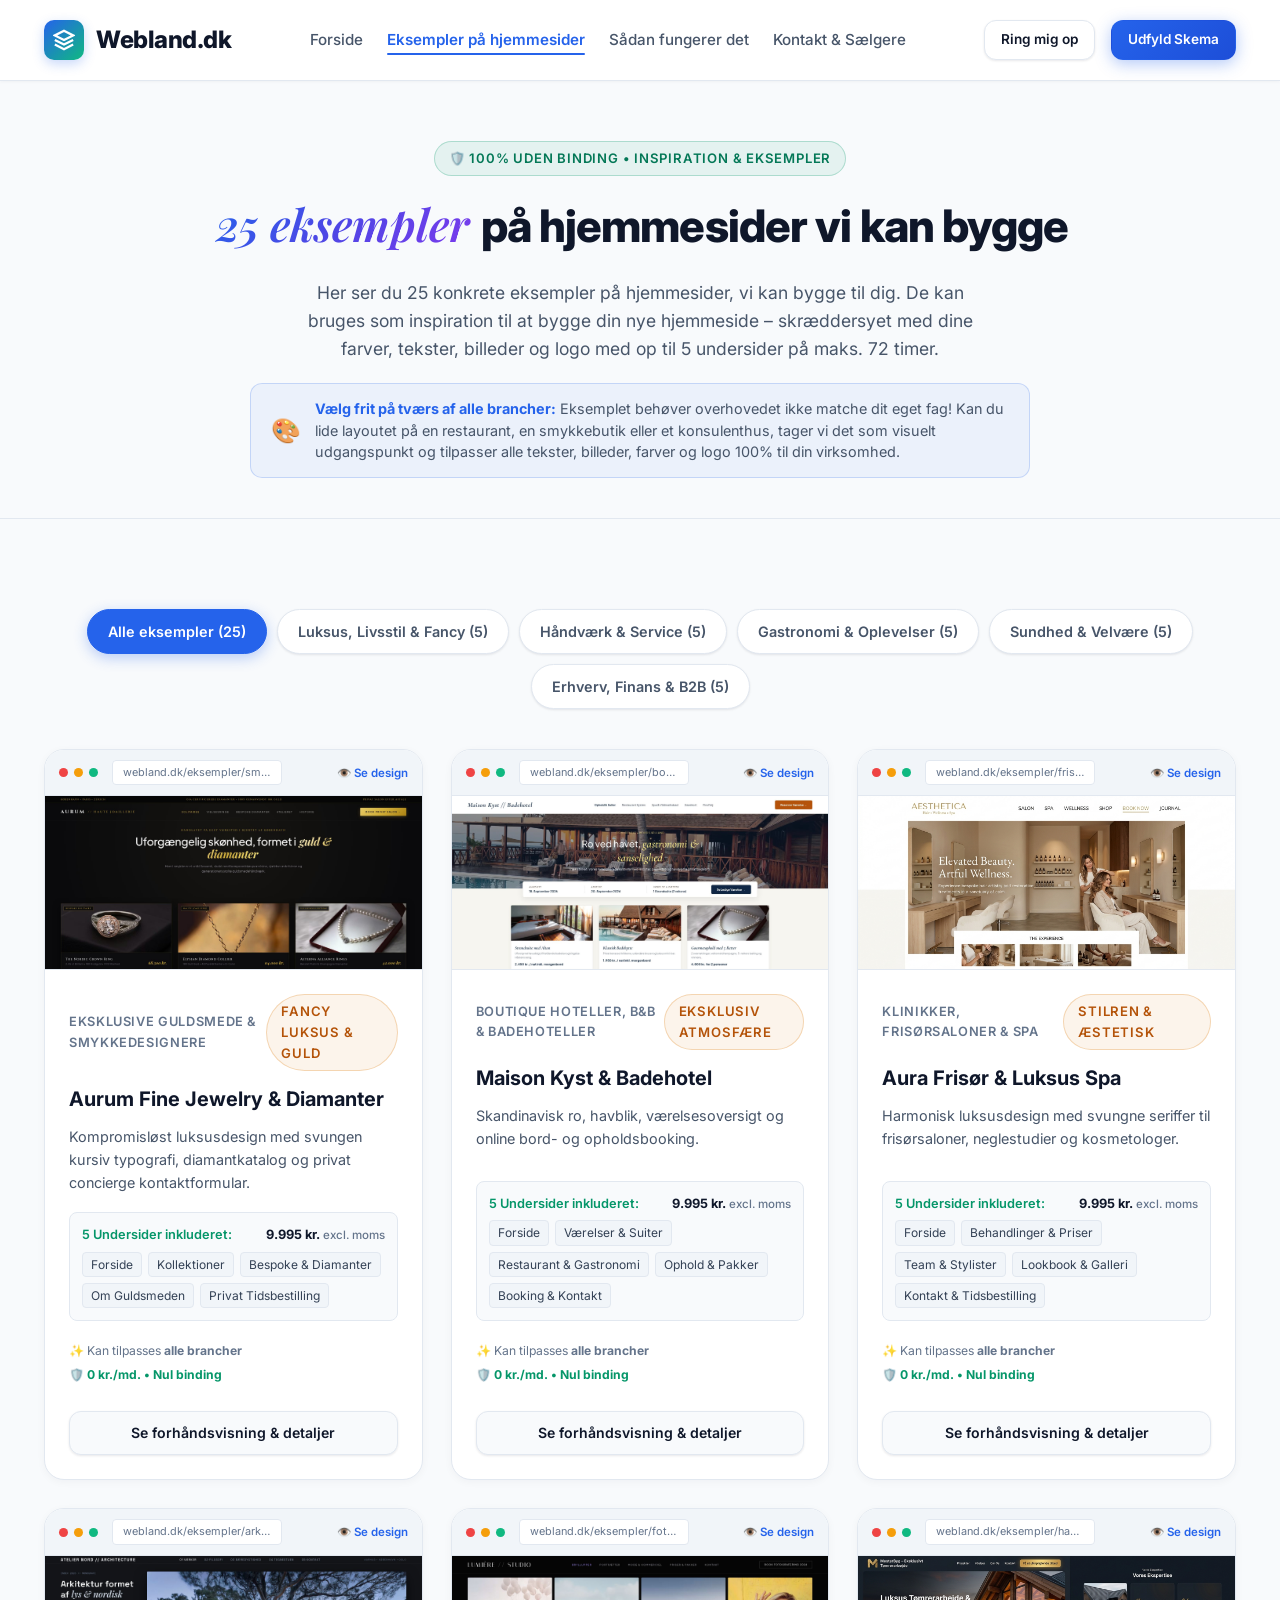
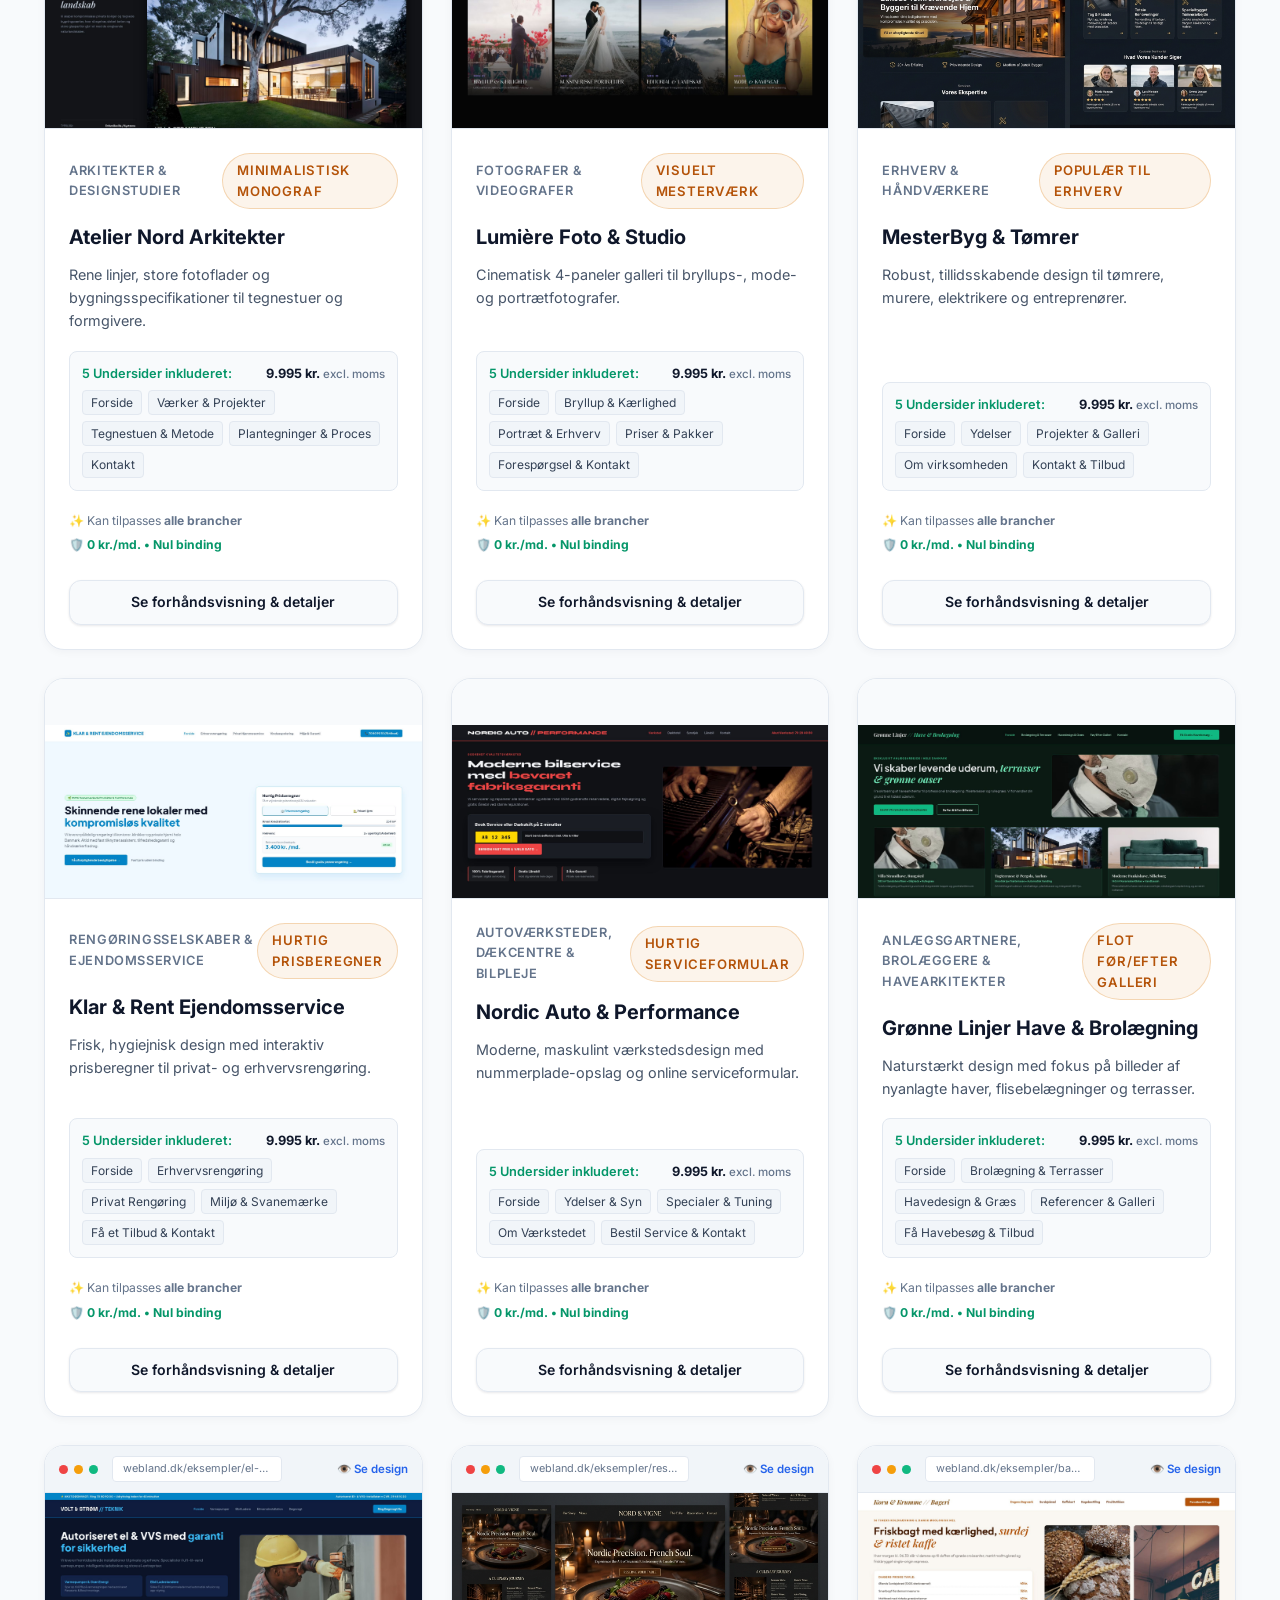
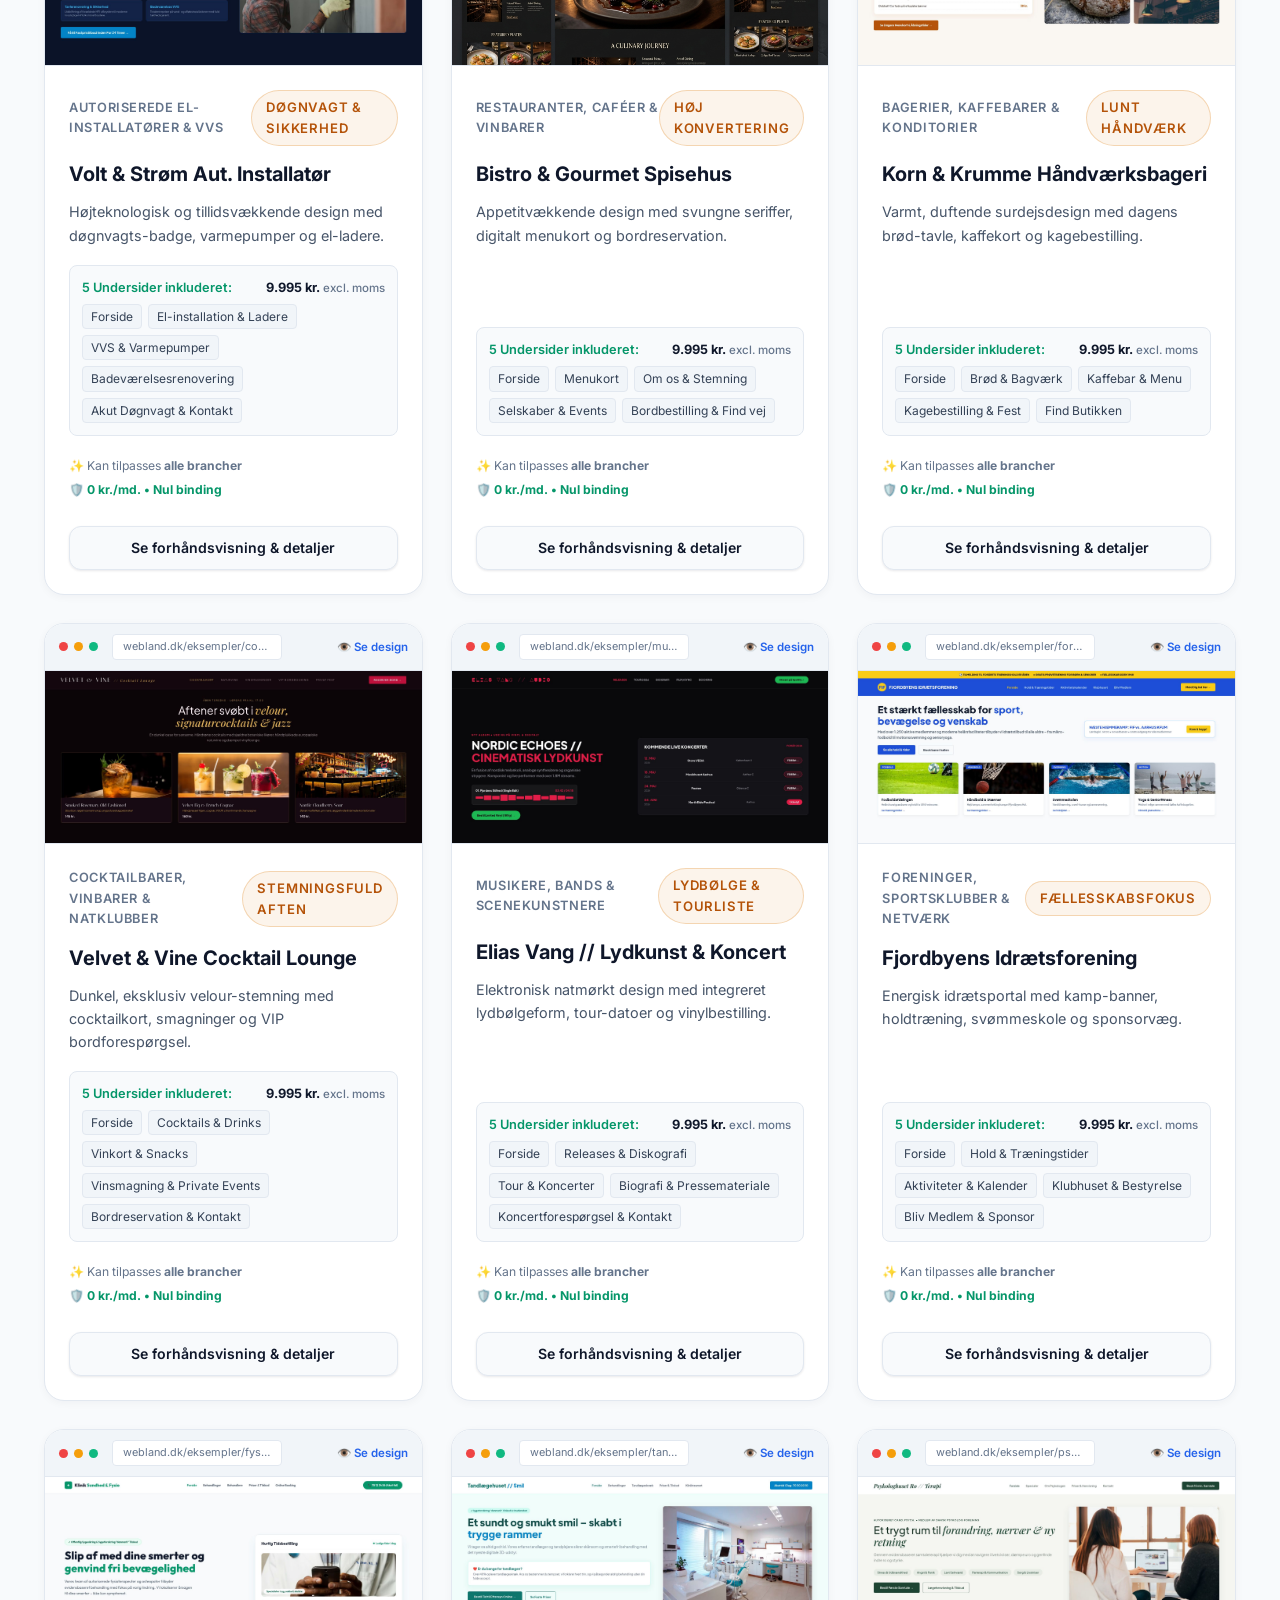
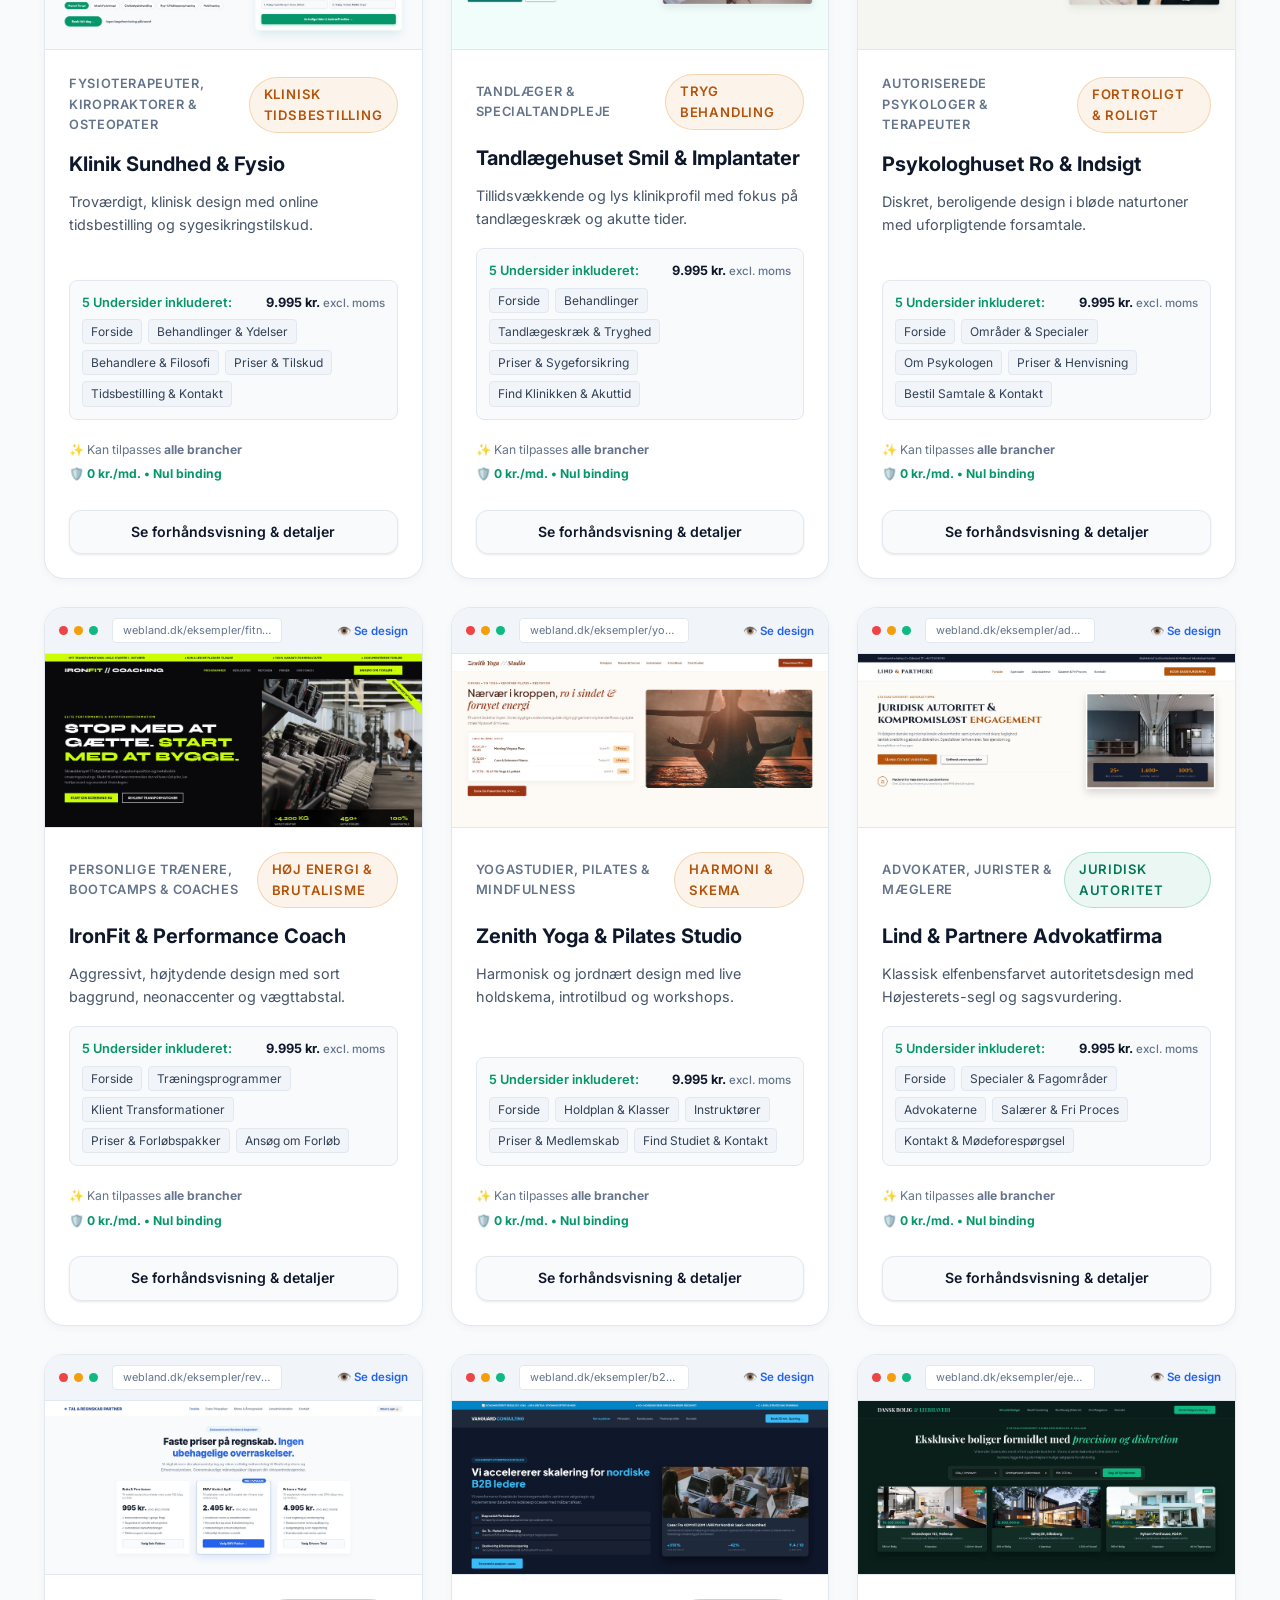
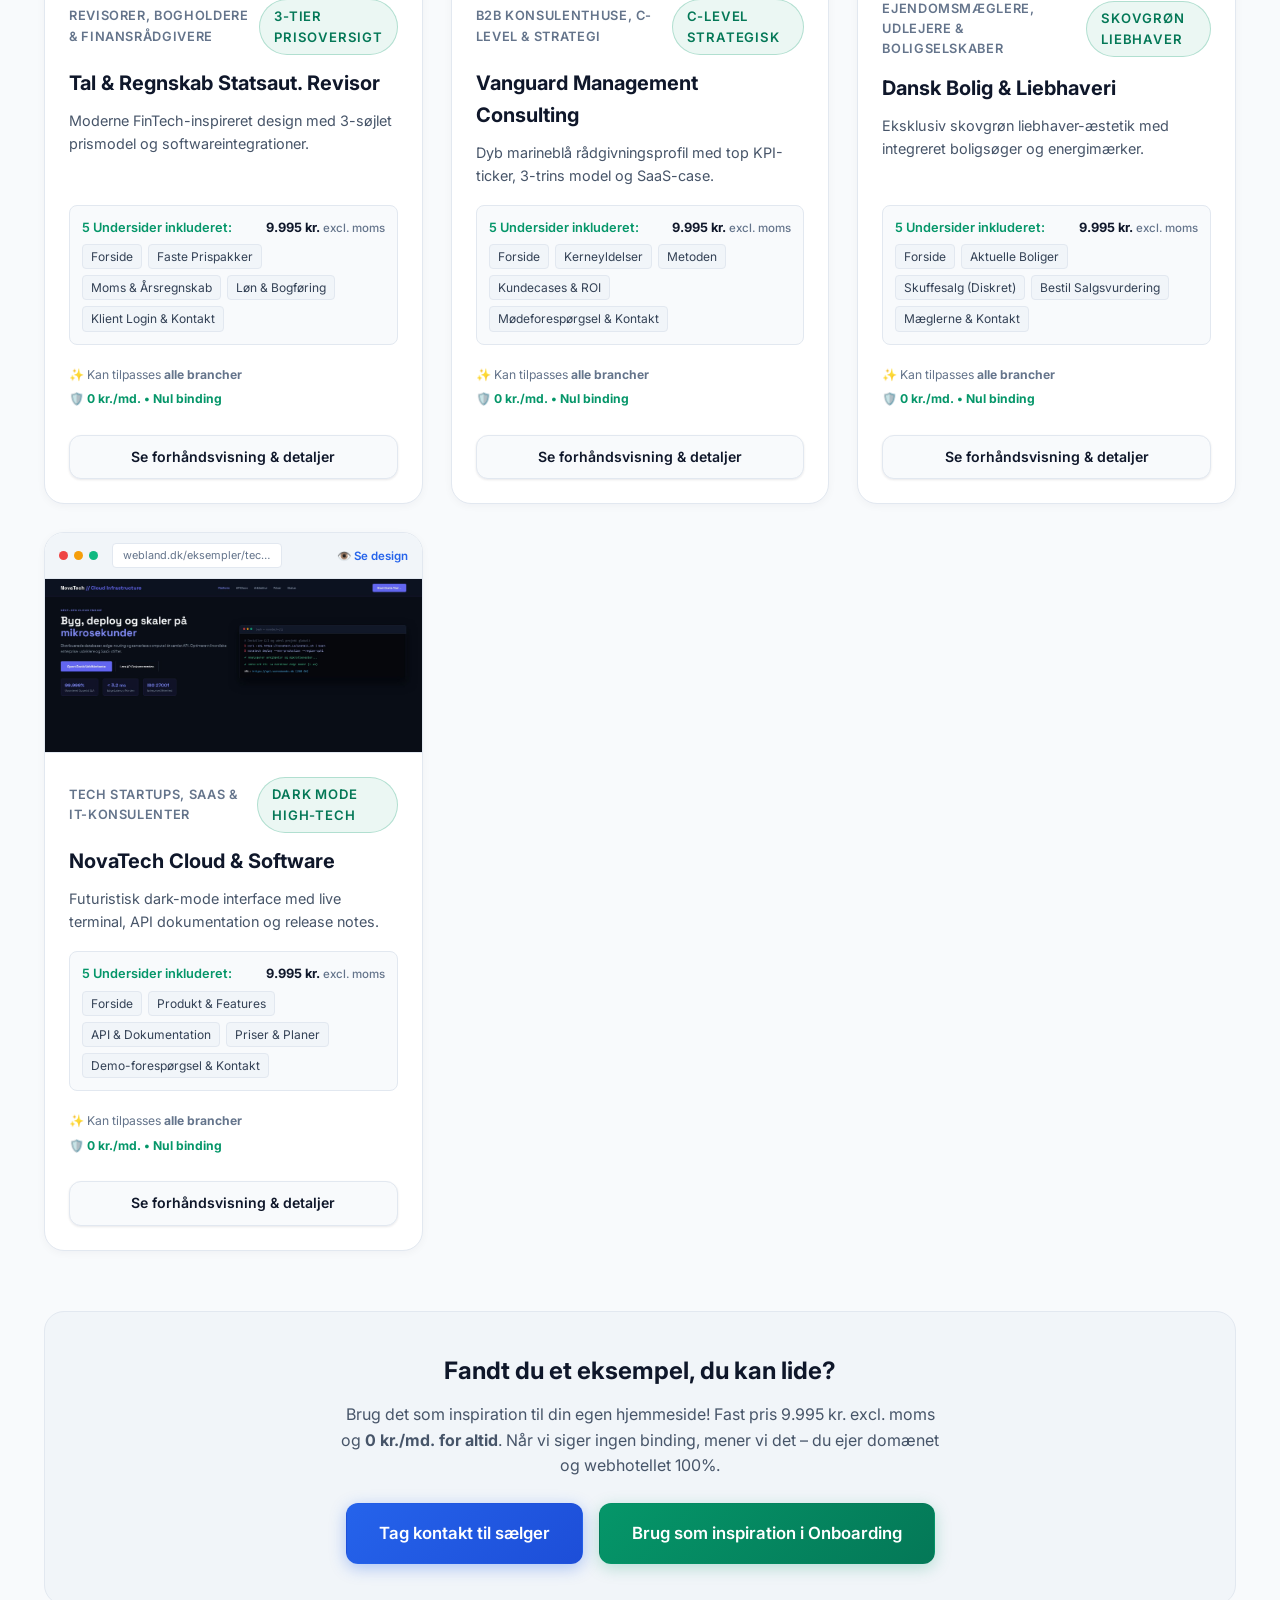
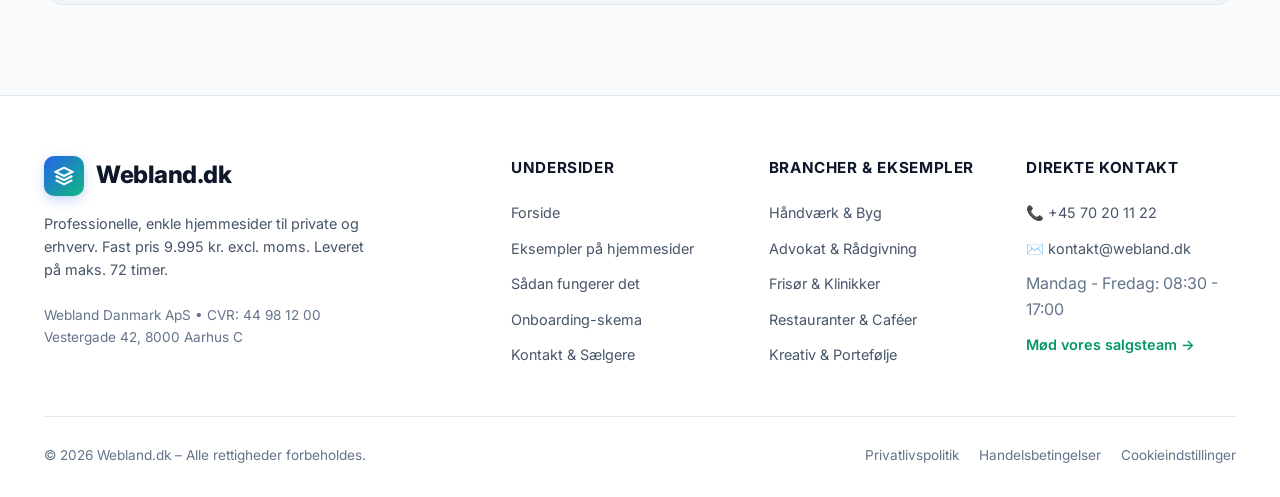
==== eksempler.html @ 51278930 "chore(cache): synchronize all assets and subpage links to v=30.1" ====
<!DOCTYPE html>
<html lang="da" style="background-color: #f8fafc; color: #0f172a; color-scheme: light;">
<head>
  <meta charset="UTF-8">
  <meta name="viewport" content="width=device-width, initial-scale=1.0">
  <meta name="color-scheme" content="light">
  <title>25 Eksempler på hjemmesider vi kan bygge | Webland.dk – Fast pris 9.995 kr.</title>
  <meta name="description" content="Se 25 konkrete eksempler på hjemmesider vi kan bygge. Brug dem som inspiration til dit eget webdesign med op til 5 undersider og levering på maks. 72 timer.">
  <link rel="preconnect" href="https://fonts.googleapis.com">
  <link rel="preconnect" href="https://fonts.gstatic.com" crossorigin>
  <link href="https://fonts.googleapis.com/css2?family=Inter:wght@400;500;600;700;800&display=swap" rel="stylesheet">
  <link rel="stylesheet" href="styles.css?v=30.1">
  <meta http-equiv="Cache-Control" content="no-cache, no-store, must-revalidate">
  <meta http-equiv="Pragma" content="no-cache">
  <meta http-equiv="Expires" content="0">
  <style>
    :root {
      color-scheme: light !important;
      --color-bg: #f8fafc !important;
      --color-bg-secondary: #f1f5f9 !important;
      --color-bg-card: #ffffff !important;
      --color-bg-card-hover: #f8fafc !important;
      --color-border: #e2e8f0 !important;
      --color-text: #0f172a !important;
      --color-text-muted: #475569 !important;
      --color-text-dim: #64748b !important;
      --color-primary: #2563eb !important;
      --color-accent: #059669 !important;
    }
    html, body {
      background-color: #f8fafc !important;
      background-image: none !important;
      color: #0f172a !important;
      color-scheme: light !important;
    }
    .site-header {
      background: rgba(255, 255, 255, 0.96) !important;
      border-bottom: 1px solid #e2e8f0 !important;
    }
    .brand-logo, .brand-logo span {
      color: #0f172a !important;
    }
    .nav-links a {
      color: #475569 !important;
    }
    .nav-links a.active, .nav-links a:hover {
      color: #2563eb !important;
    }
    .page-hero {
      background: #f8fafc !important;
      color: #0f172a !important;
      border-bottom: 1px solid #e2e8f0 !important;
    }
    .page-hero h1 {
      color: #0f172a !important;
    }
    .page-hero p {
      color: #475569 !important;
    }
    .site-footer {
      background-color: #ffffff !important;
      border-top: 1px solid #e2e8f0 !important;
      color: #0f172a !important;
    }
  </style>
</head>
<body style="background-color: #f8fafc !important; color: #0f172a !important;">

  <!-- Header -->
  <header class="site-header">
    <div class="container nav-wrap">
      <a href="index.html?v=30.1" class="brand-logo">
        <div class="logo-icon">
          <svg width="22" height="22" viewBox="0 0 24 24" fill="none" stroke="currentColor" stroke-width="2.5">
            <polygon points="12 2 2 7 12 12 22 7 12 2"></polygon>
            <polyline points="2 17 12 22 22 17"></polyline>
            <polyline points="2 12 12 17 22 12"></polyline>
          </svg>
        </div>
        <span>Webland<span class="logo-dot">.dk</span></span>
      </a>

      <ul class="nav-links" id="nav-links">
        <li><a href="index.html?v=30.1">Forside</a></li>
        <li><a href="eksempler.html?v=30.1" class="active">Eksempler på hjemmesider</a></li>
        <li><a href="proces.html?v=30.1">Sådan fungerer det</a></li>
        <li><a href="kontakt.html?v=30.1">Kontakt & Sælgere</a></li>
      </ul>

      <div class="nav-actions">
        <a href="kontakt.html?v=30.1" class="btn btn-outline btn-sm">Ring mig op</a>
        <a href="onboarding.html?v=30.1" class="btn btn-primary btn-sm">Udfyld Skema</a>
        <button class="mobile-menu-btn" id="mobile-menu-btn" aria-label="Åbn menu">☰</button>
      </div>
    </div>
  </header>

  <main>
    <!-- Subpage Hero -->
    <section class="page-hero">
      <div class="container">
        <span class="badge badge-emerald" style="margin-bottom: 12px;">🛡️ 100% Uden Binding • Inspiration & Eksempler</span>
        <h1><span class="hero-cursive gradient">25 eksempler</span> på hjemmesider vi kan bygge</h1>
        <p>
          Her ser du 25 konkrete eksempler på hjemmesider, vi kan bygge til dig. De kan bruges som inspiration til at bygge din nye hjemmeside – skræddersyet med dine farver, tekster, billeder og logo med op til 5 undersider på maks. 72 timer.
        </p>

        <!-- Frit valg uanset branche banner -->
        <div style="background: rgba(37, 99, 235, 0.06); border: 1px solid rgba(37, 99, 235, 0.2); border-radius: 12px; padding: 14px 20px; margin-top: 20px; max-width: 780px; margin-left: auto; margin-right: auto; display: flex; align-items: center; gap: 14px; text-align: left;">
          <span style="font-size: 1.5rem; line-height: 1;">🎨</span>
          <div style="font-size: 0.9rem; color: var(--color-text-muted); line-height: 1.5;">
            <strong style="color: #2563eb;">Vælg frit på tværs af alle brancher:</strong> Eksemplet behøver overhovedet ikke matche dit eget fag! Kan du lide layoutet på en restaurant, en smykkebutik eller et konsulenthus, tager vi det som visuelt udgangspunkt og tilpasser alle tekster, billeder, farver og logo 100% til din virksomhed.
          </div>
        </div>
      </div>
    </section>

    <!-- Eksempler Katalog -->
    <section class="templates-section">
      <div class="container">
        <!-- Filter Bar -->
        <div class="filter-tabs">
          <button class="filter-btn active" data-filter="all">Alle eksempler (25)</button>
          <button class="filter-btn" data-filter="luksus">Luksus, Livsstil & Fancy (5)</button>
          <button class="filter-btn" data-filter="handvaerk">Håndværk & Service (5)</button>
          <button class="filter-btn" data-filter="gastronomi">Gastronomi & Oplevelser (5)</button>
          <button class="filter-btn" data-filter="sundhed">Sundhed & Velvære (5)</button>
          <button class="filter-btn" data-filter="erhverv">Erhverv, Finans & B2B (5)</button>
        </div>

        <!-- Alle 15 eksempler -->
        <div class="templates-grid" id="templates-grid">
          <!-- Dynamisk renderet via app.js -->
        </div>

        <!-- Næste skridt info banner -->
        <div style="background: var(--color-bg-secondary); border: 1px solid var(--color-border); border-radius: var(--radius-lg); padding: 40px; margin-top: 60px; text-align: center;">
          <h3 style="font-size: 1.5rem; font-weight: 700; margin-bottom: 12px;">Fandt du et eksempel, du kan lide?</h3>
          <p style="color: var(--color-text-muted); max-width: 600px; margin: 0 auto 24px;">
            Brug det som inspiration til din egen hjemmeside! Fast pris 9.995 kr. excl. moms og <strong>0 kr./md. for altid</strong>. Når vi siger ingen binding, mener vi det – du ejer domænet og webhotellet 100%.
          </p>
          <div style="display: flex; justify-content: center; gap: 16px; flex-wrap: wrap;">
            <a href="kontakt.html?v=30.1" class="btn btn-primary btn-lg">Tag kontakt til sælger</a>
            <a href="onboarding.html?v=30.1" class="btn btn-emerald btn-lg">Brug som inspiration i Onboarding</a>
          </div>
        </div>
      </div>
    </section>
  </main>

  <!-- Footer -->
  <footer class="site-footer">
    <div class="container">
      <div class="footer-grid">
        <div class="footer-brand">
          <a href="index.html?v=30.1" class="brand-logo" style="margin-bottom: 8px;">
            <div class="logo-icon">
              <svg width="20" height="20" viewBox="0 0 24 24" fill="none" stroke="currentColor" stroke-width="2.5">
                <polygon points="12 2 2 7 12 12 22 7 12 2"></polygon>
                <polyline points="2 17 12 22 22 17"></polyline>
                <polyline points="2 12 12 17 22 12"></polyline>
              </svg>
            </div>
            <span>Webland<span class="logo-dot">.dk</span></span>
          </a>
          <p>
            Professionelle, enkle hjemmesider til private og erhverv. Fast pris 9.995 kr. excl. moms. Leveret på maks. 72 timer.
          </p>
          <div style="font-size: 0.85rem; color: var(--color-text-dim);">
            Webland Danmark ApS • CVR: 44 98 12 00<br>
            Vestergade 42, 8000 Aarhus C
          </div>
        </div>

        <div class="footer-col">
          <h4>Undersider</h4>
          <ul class="footer-links">
            <li><a href="index.html?v=30.1">Forside</a></li>
            <li><a href="eksempler.html?v=30.1">Eksempler på hjemmesider</a></li>
            <li><a href="proces.html?v=30.1">Sådan fungerer det</a></li>
            <li><a href="onboarding.html?v=30.1">Onboarding-skema</a></li>
            <li><a href="kontakt.html?v=30.1">Kontakt & Sælgere</a></li>
          </ul>
        </div>

        <div class="footer-col">
          <h4>Brancher & Eksempler</h4>
          <ul class="footer-links">
            <li><a href="eksempler.html?v=30.1">Håndværk & Byg</a></li>
            <li><a href="eksempler.html?v=30.1">Advokat & Rådgivning</a></li>
            <li><a href="eksempler.html?v=30.1">Frisør & Klinikker</a></li>
            <li><a href="eksempler.html?v=30.1">Restauranter & Caféer</a></li>
            <li><a href="eksempler.html?v=30.1">Kreativ & Portefølje</a></li>
          </ul>
        </div>

        <div class="footer-col">
          <h4>Direkte Kontakt</h4>
          <ul class="footer-links">
            <li><a href="tel:+4570201122">📞 +45 70 20 11 22</a></li>
            <li><a href="mailto:kontakt@webland.dk">✉️ kontakt@webland.dk</a></li>
            <li><span style="color: var(--color-text-dim);">Mandag - Fredag: 08:30 - 17:00</span></li>
            <li><a href="kontakt.html?v=30.1" style="color: #059669; font-weight: 600;">Mød vores salgsteam →</a></li>
          </ul>
        </div>
      </div>

      <div class="footer-bottom">
        <div>© 2026 Webland.dk – Alle rettigheder forbeholdes.</div>
        <div style="display: flex; gap: 20px;">
          <a href="#">Privatlivspolitik</a>
          <a href="#">Handelsbetingelser</a>
          <a href="#">Cookieindstillinger</a>
        </div>
      </div>
    </div>
  </footer>

  <!-- Modal: Eksempel Detaljer & Preview -->
  <div class="modal-overlay" id="template-modal">
    <div class="modal-dialog">
      <button class="modal-close-btn" id="modal-close-btn" aria-label="Luk modal">✕</button>
      
      <div class="modal-header-banner" id="modal-banner">
        <div style="display: flex; align-items: center; gap: 10px; flex-wrap: wrap; margin-bottom: 8px;">
          <span class="badge badge-emerald" id="modal-target">Branche</span>
          <span class="badge" style="background: rgba(37, 99, 235, 0.08); color: #2563eb; border: 1px solid rgba(37, 99, 235, 0.2);">✓ Frit valg uanset din branche</span>
        </div>
        <h3 style="font-size: 1.8rem; font-weight: 800; color: var(--color-text); margin-bottom: 6px;" id="modal-title">Eksempel Navn</h3>
        <p style="color: var(--color-text-muted); font-size: 0.95rem; margin: 0; max-width: 800px;" id="modal-desc">
          Beskrivelse af eksemplet...
        </p>
      </div>

      <!-- Browser Preview Showcase med faktisk billede -->
      <div class="modal-browser-showcase">
        <div class="modal-browser-toolbar">
          <div class="mockup-dot" style="background: #ef4444;"></div>
          <div class="mockup-dot" style="background: #f59e0b;"></div>
          <div class="mockup-dot" style="background: #10b981;"></div>
          <div class="modal-browser-url">
            <span>🔒</span>
            <span id="modal-url">https://webland.dk/eksempler/</span>
          </div>
          <div style="margin-left: auto; display: flex; align-items: center; gap: 8px;">
            <span class="badge badge-emerald" style="font-size: 0.72rem;">✓ Faktisk Design Preview</span>
            <a id="modal-view-full" href="#" target="_blank" class="btn btn-outline btn-sm" style="font-size: 0.75rem; padding: 4px 10px;">Åbn i fuld skærm ↗</a>
          </div>
        </div>
        <div class="modal-browser-img-wrap">
          <img id="modal-image" src="" alt="Eksempel på hjemmeside" class="modal-preview-img">
        </div>
        <div class="modal-img-caption">
          <span>💡 <strong>Frit valg af stilart:</strong> Du kan vælge dette design uanset din branche. Vi tilpasser layout, farver, logo og tekster 100% til din virksomhed!</span>
          <span style="color: #059669; font-weight: 600;">Klar på maks. 72 timer</span>
        </div>
      </div>

      <div class="modal-body" style="padding-top: 0;">
        <div style="margin-bottom: 20px;" id="modal-highlights"></div>

        <h4 style="font-size: 1.05rem; font-weight: 700; margin-bottom: 12px; color: var(--color-text);">
          De 5 undersider i dette eksempel:
        </h4>
        <div class="modal-pages-list" id="modal-pages-list"></div>

        <div class="modal-footer-cta">
          <div>
            <div style="font-size: 0.75rem; color: var(--color-text-dim); text-transform: uppercase; letter-spacing: 0.05em; font-weight: 700;">FAST ENGANGSPRIS • INGEN BINDING</div>
            <div style="font-size: 1.35rem; font-weight: 800; color: var(--color-text);">9.995 kr. excl. moms <span style="font-size: 0.85rem; font-weight: 600; color: #059669;">• 🛡️ 0 kr./md. for altid</span></div>
            <div style="font-size: 0.82rem; color: var(--color-text-muted); margin-top: 2px;">Du ejer 100% koden, Simply.com-kontoen og domænet • 0 kr. i abonnement</div>
          </div>
          <div style="display: flex; gap: 10px; align-items: center; flex-wrap: wrap;">
            <button type="button" class="btn btn-outline" onclick="closeModal()">Luk forhåndsvisning</button>
            <a href="onboarding.html?v=30.1" class="btn btn-primary">
              Gå til skema for at vælge design →
            </a>
          </div>
        </div>
      </div>
    </div>
  </div>

  <div class="toast-container" id="toast-container"></div>
  <script src="templates-data.js?v=30.1"></script>
  <script src="app.js?v=30.1"></script>
</body>
</html>
---- styles.css ----
/* ==========================================================================
   Webland.dk – Design System & Stylesheet
   Moderne, skandinavisk, ultra-responsivt og konverterende design
   ========================================================================== */

@import url('https://fonts.googleapis.com/css2?family=Cormorant+Garamond:ital,wght@1,500;1,600;1,700&family=Playfair+Display:ital,wght@0,600;1,400;1,600;1,700&family=Plus+Jakarta+Sans:wght@400;500;600;700;800&display=swap');

:root {
  --font-sans: 'Inter', -apple-system, BlinkMacSystemFont, 'Segoe UI', Roboto, Helvetica, Arial, sans-serif;
  --font-serif-italic: 'Playfair Display', Georgia, serif;
  --font-luxury-script: 'Cormorant Garamond', Georgia, serif;
  --color-bg: #f8fafc;
  --color-bg-secondary: #f1f5f9;
  --color-bg-card: #ffffff;
  --color-bg-card-hover: #f8fafc;
  --color-border: #e2e8f0;
  --color-border-focus: #3b82f6;
  
  --color-text: #0f172a;
  --color-text-muted: #475569;
  --color-text-dim: #64748b;
  
  --color-primary: #2563eb;
  --color-primary-hover: #1d4ed8;
  --color-primary-glow: rgba(37, 99, 235, 0.15);
  
  --color-accent: #059669; /* Emerald */
  --color-accent-glow: rgba(5, 150, 105, 0.15);
  --color-orange: #d97706;
  --color-purple: #7c3aed;
  
  --radius-sm: 8px;
  --radius-md: 12px;
  --radius-lg: 20px;
  --radius-full: 9999px;
  
  --shadow-sm: 0 1px 3px rgba(15, 23, 42, 0.06), 0 1px 2px rgba(15, 23, 42, 0.04);
  --shadow-md: 0 4px 16px -2px rgba(15, 23, 42, 0.07), 0 2px 6px -2px rgba(15, 23, 42, 0.04);
  --shadow-lg: 0 12px 32px -4px rgba(15, 23, 42, 0.09), 0 4px 12px -2px rgba(15, 23, 42, 0.04);
  --shadow-glow: 0 10px 30px rgba(37, 99, 235, 0.12);
  
  --transition-fast: 0.2s cubic-bezier(0.4, 0, 0.2, 1);
  --transition-smooth: 0.35s cubic-bezier(0.4, 0, 0.2, 1);
}

/* Reset & Base Setup */
*, *::before, *::after {
  box-sizing: border-box;
  margin: 0;
  padding: 0;
}

html {
  scroll-behavior: smooth;
  font-size: 16px;
  color-scheme: light;
}

body {
  background-color: var(--color-bg);
  color: var(--color-text);
  font-family: var(--font-sans);
  line-height: 1.6;
  overflow-x: hidden;
  -webkit-font-smoothing: antialiased;
  -moz-osx-font-smoothing: grayscale;
  background-image: 
    radial-gradient(circle at 15% 10%, rgba(37, 99, 235, 0.04) 0%, transparent 45%),
    radial-gradient(circle at 85% 50%, rgba(16, 185, 129, 0.04) 0%, transparent 45%),
    radial-gradient(circle at 50% 90%, rgba(124, 58, 237, 0.03) 0%, transparent 50%);
  background-attachment: fixed;
}

a {
  color: inherit;
  text-decoration: none;
}

img {
  max-width: 100%;
  height: auto;
  display: block;
}

button, input, select, textarea {
  font: inherit;
  color: inherit;
}

.container {
  width: 100%;
  max-width: 1240px;
  margin-left: auto;
  margin-right: auto;
  padding-left: 24px;
  padding-right: 24px;
}

/* Typography Helpers */
.gradient-text {
  background: linear-gradient(135deg, #1d4ed8 0%, #2563eb 50%, #059669 100%);
  -webkit-background-clip: text;
  -webkit-text-fill-color: transparent;
  display: inline-block;
}

.badge {
  display: inline-flex;
  align-items: center;
  gap: 8px;
  padding: 6px 14px;
  font-size: 0.82rem;
  font-weight: 600;
  text-transform: uppercase;
  letter-spacing: 0.06em;
  border-radius: var(--radius-full);
  background: rgba(37, 99, 235, 0.08);
  color: #1d4ed8;
  border: 1px solid rgba(37, 99, 235, 0.2);
}

.badge-emerald {
  background: rgba(5, 150, 105, 0.08);
  color: #047857;
  border-color: rgba(5, 150, 105, 0.25);
}

.badge-amber {
  background: rgba(217, 119, 6, 0.08);
  color: #b45309;
  border-color: rgba(217, 119, 6, 0.25);
}

/* ==========================================================================
   Header & Navigation
   ========================================================================== */
.site-header {
  position: sticky;
  top: 0;
  z-index: 100;
  backdrop-filter: blur(16px);
  -webkit-backdrop-filter: blur(16px);
  background: rgba(255, 255, 255, 0.92);
  border-bottom: 1px solid var(--color-border);
  box-shadow: 0 1px 3px rgba(15, 23, 42, 0.04);
  transition: var(--transition-fast);
}

.nav-wrap {
  display: flex;
  align-items: center;
  justify-content: space-between;
  gap: 32px;
  height: 80px;
}

.brand-logo {
  display: flex;
  align-items: center;
  gap: 12px;
  font-weight: 800;
  font-size: 1.5rem;
  letter-spacing: -0.02em;
  flex-shrink: 0;
  color: #0f172a;
}

.logo-icon {
  width: 40px;
  height: 40px;
  border-radius: 10px;
  background: linear-gradient(135deg, #2563eb, #10b981);
  display: flex;
  align-items: center;
  justify-content: center;
  color: #ffffff;
  box-shadow: 0 4px 12px rgba(37, 99, 235, 0.25);
}

.logo-dot {
  color: #10b981;
}

.nav-links {
  display: flex;
  align-items: center;
  gap: 24px;
  list-style: none;
}

.nav-links a {
  font-size: 0.95rem;
  font-weight: 500;
  color: var(--color-text-muted);
  transition: var(--transition-fast);
  white-space: nowrap;
}

.nav-links a:hover {
  color: #0f172a;
}

.nav-links a.active {
  color: #2563eb;
  font-weight: 600;
  position: relative;
}

.nav-links a.active::after {
  content: '';
  position: absolute;
  bottom: -6px;
  left: 0;
  right: 0;
  height: 2px;
  background: #2563eb;
  border-radius: 2px;
}

/* Subpage Hero Header */
.page-hero {
  padding: 60px 0 40px;
  text-align: center;
  border-bottom: 1px solid var(--color-border);
  background: radial-gradient(circle at 50% 0%, rgba(37, 99, 235, 0.05) 0%, transparent 60%);
}

.page-hero h1 {
  font-size: clamp(2rem, 3.5vw, 3rem);
  font-weight: 800;
  letter-spacing: -0.02em;
  margin-bottom: 16px;
}

.page-hero p {
  color: var(--color-text-muted);
  font-size: 1.1rem;
  max-width: 680px;
  margin: 0 auto;
}

.nav-actions {
  display: flex;
  align-items: center;
  gap: 16px;
}

.btn {
  display: inline-flex;
  align-items: center;
  justify-content: center;
  gap: 10px;
  padding: 12px 24px;
  border-radius: var(--radius-md);
  font-weight: 600;
  font-size: 0.95rem;
  cursor: pointer;
  transition: var(--transition-smooth);
  border: 1px solid transparent;
}

.btn-primary {
  background: linear-gradient(135deg, #2563eb, #1d4ed8);
  color: #ffffff;
  box-shadow: 0 4px 16px rgba(37, 99, 235, 0.35);
}

.btn-primary:hover {
  background: linear-gradient(135deg, #3b82f6, #2563eb);
  transform: translateY(-2px);
  box-shadow: 0 8px 24px rgba(37, 99, 235, 0.5);
}

.btn-emerald {
  background: linear-gradient(135deg, #059669, #047857);
  color: #ffffff;
  box-shadow: 0 4px 16px rgba(5, 150, 105, 0.25);
}

.btn-emerald:hover {
  background: linear-gradient(135deg, #10b981, #059669);
  transform: translateY(-2px);
  box-shadow: 0 8px 24px rgba(5, 150, 105, 0.35);
}

.btn-outline {
  background: #ffffff;
  border-color: var(--color-border);
  color: var(--color-text);
  box-shadow: var(--shadow-sm);
}

.btn-outline:hover {
  background: #f8fafc;
  border-color: #cbd5e1;
  color: #0f172a;
}

.btn-sm {
  padding: 8px 16px;
  font-size: 0.85rem;
}

.btn-lg {
  padding: 16px 32px;
  font-size: 1.05rem;
}

.btn-block {
  width: 100%;
}

.mobile-menu-btn {
  display: none;
  background: none;
  border: none;
  color: var(--color-text);
  font-size: 1.5rem;
  cursor: pointer;
}

/* ==========================================================================
   Hero Sektion
   ========================================================================== */
.hero-section {
  padding: 80px 0 60px;
  position: relative;
  text-align: center;
}

.hero-badge-wrap {
  margin-bottom: 24px;
}

.hero-title {
  font-size: clamp(2.5rem, 5vw, 4.2rem);
  font-weight: 800;
  line-height: 1.12;
  letter-spacing: -0.03em;
  max-width: 960px;
  margin: 0 auto 24px;
  color: #0f172a;
}

.hero-cursive, .font-cursive-luxury {
  font-family: var(--font-serif-italic);
  font-style: italic;
  font-weight: 600;
  letter-spacing: normal;
  padding: 0 4px;
}

.hero-cursive.gradient {
  background: linear-gradient(135deg, #2563eb 0%, #4f46e5 50%, #7c3aed 100%);
  -webkit-background-clip: text;
  -webkit-text-fill-color: transparent;
}

.hero-cursive.gold {
  background: linear-gradient(135deg, #d97706 0%, #b45309 50%, #92400e 100%);
  -webkit-background-clip: text;
  -webkit-text-fill-color: transparent;
}

.fancy-script {
  font-family: var(--font-luxury-script);
  font-style: italic;
  font-weight: 600;
}

.hero-subtitle {
  font-size: clamp(1.1rem, 2vw, 1.35rem);
  color: var(--color-text-muted);
  max-width: 760px;
  margin: 0 auto 40px;
  line-height: 1.6;
}

.hero-cta-group {
  display: flex;
  align-items: center;
  justify-content: center;
  gap: 18px;
  flex-wrap: wrap;
  margin-bottom: 48px;
}

.hero-trust-bar {
  display: flex;
  align-items: center;
  justify-content: center;
  gap: 36px;
  flex-wrap: wrap;
  padding: 20px;
  background: #ffffff;
  backdrop-filter: blur(8px);
  border: 1px solid var(--color-border);
  border-radius: var(--radius-lg);
  max-width: 980px;
  margin: 0 auto;
  box-shadow: 0 4px 20px rgba(15, 23, 42, 0.05);
}

.trust-item {
  display: flex;
  align-items: center;
  gap: 12px;
  font-size: 0.95rem;
  font-weight: 500;
  color: var(--color-text-muted);
}

.trust-item strong {
  color: #0f172a;
}

.trust-icon {
  color: #059669;
  display: flex;
}

/* ==========================================================================
   Pris & Nøglefordele Banner (9.995 kr. excl. moms + 72 timer)
   ========================================================================== */
.pricing-banner-section {
  padding: 60px 0;
}

.price-card-hero {
  background: #ffffff;
  border: 1px solid var(--color-border);
  border-radius: var(--radius-lg);
  padding: 48px;
  position: relative;
  overflow: hidden;
  box-shadow: 0 20px 45px rgba(15, 23, 42, 0.06), 0 1px 3px rgba(15, 23, 42, 0.03);
}

.price-card-hero::after {
  content: '';
  position: absolute;
  top: -100px;
  right: -100px;
  width: 300px;
  height: 300px;
  background: radial-gradient(circle, rgba(37, 99, 235, 0.06) 0%, transparent 70%);
  border-radius: 50%;
  pointer-events: none;
}

.price-grid {
  display: grid;
  grid-template-columns: 1.2fr 1fr;
  gap: 48px;
  align-items: center;
}

.price-hero-content h2 {
  font-size: 2.2rem;
  font-weight: 800;
  line-height: 1.2;
  margin-bottom: 16px;
  color: #0f172a;
}

.price-hero-content p {
  color: var(--color-text-muted);
  font-size: 1.05rem;
  margin-bottom: 32px;
}

.price-feature-list {
  list-style: none;
  display: grid;
  grid-template-columns: 1fr 1fr;
  gap: 16px;
}

.price-feature-list li {
  display: flex;
  align-items: center;
  gap: 12px;
  font-size: 0.95rem;
  color: #1e293b;
}

.check-circle {
  width: 22px;
  height: 22px;
  border-radius: 50%;
  background: rgba(5, 150, 105, 0.1);
  color: #059669;
  display: flex;
  align-items: center;
  justify-content: center;
  flex-shrink: 0;
  font-size: 0.8rem;
}

.price-box-card {
  background: #f8fafc;
  border: 1.5px solid #e2e8f0;
  border-radius: var(--radius-md);
  padding: 36px;
  text-align: center;
  box-shadow: 0 4px 16px rgba(15, 23, 42, 0.04);
  position: relative;
}

.price-box-badge {
  position: absolute;
  top: -14px;
  left: 50%;
  transform: translateX(-50%);
  white-space: nowrap;
}

.price-main {
  display: flex;
  align-items: baseline;
  justify-content: center;
  gap: 6px;
  margin: 16px 0 8px;
}

.price-number {
  font-size: 3.5rem;
  font-weight: 800;
  letter-spacing: -0.04em;
  color: #0f172a;
}

.price-unit {
  font-size: 1.1rem;
  color: var(--color-text-dim);
  font-weight: 500;
}

.price-tax {
  font-size: 0.9rem;
  color: var(--color-text-muted);
  margin-bottom: 24px;
}

.price-timer-pill {
  background: rgba(217, 119, 6, 0.08);
  border: 1px solid rgba(217, 119, 6, 0.25);
  color: #b45309;
  border-radius: var(--radius-full);
  padding: 8px 16px;
  font-size: 0.85rem;
  font-weight: 600;
  display: inline-flex;
  align-items: center;
  gap: 8px;
  margin-bottom: 16px;
}

/* Nul månedlige gebyrer og 500 kr./time support boks */
.no-fee-highlight-badge {
  background: rgba(5, 150, 105, 0.08);
  border: 1px solid rgba(5, 150, 105, 0.25);
  color: #065f46;
  border-radius: var(--radius-md);
  padding: 12px 18px;
  font-size: 0.95rem;
  font-weight: 700;
  display: flex;
  align-items: center;
  justify-content: center;
  gap: 10px;
  margin-bottom: 20px;
  box-shadow: 0 2px 8px rgba(5, 150, 105, 0.08);
}

.hourly-support-box {
  background: #f1f5f9;
  border: 1px solid var(--color-border);
  border-radius: var(--radius-md);
  padding: 24px;
  margin-top: 32px;
  display: flex;
  align-items: center;
  justify-content: space-between;
  gap: 20px;
  flex-wrap: wrap;
}

.hourly-support-box h4 {
  font-size: 1.1rem;
  font-weight: 700;
  color: #0f172a;
  margin-bottom: 4px;
}

.hourly-support-box p {
  color: var(--color-text-muted);
  font-size: 0.9rem;
  margin: 0;
}

.hourly-rate-pill {
  background: #eff6ff;
  border: 1px solid #bfdbfe;
  color: #1d4ed8;
  padding: 8px 16px;
  border-radius: var(--radius-full);
  font-weight: 700;
  font-size: 0.95rem;
  white-space: nowrap;
}

/* ==========================================================================
   Friheds- & Tryghedsgaranti (Når vi siger ingen binding, mener vi det)
   ========================================================================== */
.freedom-guarantee-card {
  background: #ffffff;
  border: 2px solid #10b981;
  border-radius: var(--radius-lg);
  padding: 40px 36px;
  position: relative;
  box-shadow: 0 10px 32px rgba(16, 185, 129, 0.08);
  margin-top: 36px;
}

.freedom-guarantee-header {
  display: flex;
  align-items: center;
  gap: 18px;
  margin-bottom: 20px;
}

.freedom-guarantee-icon {
  width: 54px;
  height: 54px;
  border-radius: 14px;
  background: rgba(16, 185, 129, 0.12);
  color: #059669;
  display: flex;
  align-items: center;
  justify-content: center;
  font-size: 1.8rem;
  flex-shrink: 0;
}

.freedom-guarantee-title-wrap h3 {
  font-size: clamp(1.3rem, 2.4vw, 1.75rem);
  font-weight: 800;
  color: #0f172a;
  margin-bottom: 4px;
  letter-spacing: -0.01em;
}

.freedom-guarantee-title-wrap p {
  color: #059669;
  font-weight: 700;
  font-size: 1.02rem;
  margin: 0;
}

.freedom-pillars-grid {
  display: grid;
  grid-template-columns: repeat(3, 1fr);
  gap: 20px;
  margin-top: 24px;
}

.freedom-pillar {
  background: #f8fafc;
  border: 1px solid var(--color-border);
  border-radius: var(--radius-md);
  padding: 22px 20px;
}

.freedom-pillar-badge {
  font-size: 0.78rem;
  font-weight: 800;
  text-transform: uppercase;
  letter-spacing: 0.05em;
  color: #059669;
  margin-bottom: 8px;
  display: block;
}

.freedom-pillar h4 {
  font-size: 1.05rem;
  font-weight: 700;
  color: #0f172a;
  margin-bottom: 8px;
}

.freedom-pillar p {
  font-size: 0.9rem;
  color: var(--color-text-muted);
  line-height: 1.55;
  margin: 0;
}

@media (max-width: 900px) {
  .freedom-pillars-grid {
    grid-template-columns: 1fr;
    gap: 16px;
  }
  .freedom-guarantee-card {
    padding: 28px 20px;
  }
}

@media (max-width: 600px) {
  .freedom-guarantee-header {
    flex-direction: column;
    align-items: flex-start;
    gap: 12px;
  }
}

/* ==========================================================================
   Templates Section (15 Eksempler på hjemmesider vi kan bygge)
   ========================================================================== */
.templates-section {
  padding: 90px 0;
  position: relative;
}

.section-header {
  text-align: center;
  max-width: 760px;
  margin: 0 auto 50px;
}

.section-header .badge {
  margin-bottom: 16px;
}

.section-header h2 {
  font-size: clamp(2rem, 3.5vw, 2.8rem);
  font-weight: 800;
  letter-spacing: -0.02em;
  margin-bottom: 16px;
}

.section-header p {
  color: var(--color-text-muted);
  font-size: 1.1rem;
}

/* Filter Bar */
.filter-tabs {
  display: flex;
  align-items: center;
  justify-content: center;
  gap: 10px;
  flex-wrap: wrap;
  margin-bottom: 40px;
}

.filter-btn {
  background: #ffffff;
  border: 1px solid var(--color-border);
  color: var(--color-text-muted);
  padding: 10px 20px;
  border-radius: var(--radius-full);
  font-size: 0.9rem;
  font-weight: 600;
  cursor: pointer;
  box-shadow: var(--shadow-sm);
  transition: var(--transition-fast);
}

.filter-btn:hover {
  background: #f8fafc;
  color: #0f172a;
  border-color: #cbd5e1;
}

.filter-btn.active {
  background: var(--color-primary);
  color: #ffffff;
  border-color: var(--color-primary);
  box-shadow: 0 4px 14px rgba(37, 99, 235, 0.3);
}

/* Templates Grid */
.templates-grid {
  display: grid;
  grid-template-columns: repeat(auto-fill, minmax(360px, 1fr));
  gap: 28px;
}

.template-card {
  background: #ffffff;
  border: 1px solid var(--color-border);
  border-radius: var(--radius-lg);
  overflow: hidden;
  display: flex;
  flex-direction: column;
  transition: var(--transition-smooth);
  position: relative;
  box-shadow: 0 2px 8px rgba(15, 23, 42, 0.04);
}

.template-card:hover {
  transform: translateY(-4px);
  border-color: #cbd5e1;
  box-shadow: 0 16px 32px rgba(15, 23, 42, 0.08);
}

/* Browser Mockup Visual Preview */
.mockup-preview {
  background: #f8fafc;
  border-bottom: 1px solid var(--color-border);
  position: relative;
  overflow: hidden;
  height: 220px;
  display: flex;
  flex-direction: column;
  cursor: pointer;
}

.mockup-bar {
  display: flex;
  align-items: center;
  gap: 6px;
  padding: 10px 14px;
  background: #f1f5f9;
  border-bottom: 1px solid #e2e8f0;
  z-index: 2;
}

.mockup-dot {
  width: 9px;
  height: 9px;
  border-radius: 50%;
  background: #cbd5e1;
}

.mockup-dot:nth-child(1) { background: #ef4444; }
.mockup-dot:nth-child(2) { background: #f59e0b; }
.mockup-dot:nth-child(3) { background: #10b981; }

.mockup-url {
  background: #ffffff;
  border: 1px solid #e2e8f0;
  border-radius: 4px;
  font-size: 0.68rem;
  color: var(--color-text-dim);
  padding: 3px 10px;
  margin-left: 8px;
  max-width: 170px;
  overflow: hidden;
  white-space: nowrap;
  text-overflow: ellipsis;
}

.mockup-preview-hint {
  margin-left: auto;
  font-size: 0.72rem;
  font-weight: 600;
  color: #2563eb;
  display: flex;
  align-items: center;
  gap: 4px;
  transition: color 0.2s;
}

.mockup-preview:hover .mockup-preview-hint {
  color: #1d4ed8;
}

.mockup-img-container {
  flex: 1;
  position: relative;
  overflow: hidden;
  background: #f8fafc;
}

.mockup-card-img {
  width: 100%;
  height: 100%;
  object-fit: cover;
  object-position: top center;
  transition: transform 0.35s ease, filter 0.35s ease;
  display: block;
}

.mockup-preview:hover .mockup-card-img {
  transform: scale(1.04);
}

.mockup-overlay-badge {
  position: absolute;
  inset: 0;
  background: rgba(15, 23, 42, 0.35);
  backdrop-filter: blur(2px);
  display: flex;
  align-items: center;
  justify-content: center;
  opacity: 0;
  transition: opacity 0.2s ease;
}

.mockup-overlay-badge span {
  background: #ffffff;
  color: #0f172a;
  border: 1px solid rgba(15, 23, 42, 0.12);
  padding: 8px 18px;
  border-radius: var(--radius-full);
  font-size: 0.82rem;
  font-weight: 700;
  box-shadow: 0 4px 16px rgba(15, 23, 42, 0.15);
}

.mockup-preview:hover .mockup-overlay-badge {
  opacity: 1;
}

.template-card-body {
  padding: 24px;
  display: flex;
  flex-direction: column;
  flex: 1;
}

.template-meta-row {
  display: flex;
  align-items: center;
  justify-content: space-between;
  margin-bottom: 12px;
}

.template-target {
  font-size: 0.8rem;
  font-weight: 600;
  color: var(--color-text-dim);
  text-transform: uppercase;
  letter-spacing: 0.05em;
}

.template-title {
  font-size: 1.25rem;
  font-weight: 700;
  margin-bottom: 10px;
  color: #0f172a;
}

.template-desc {
  font-size: 0.9rem;
  color: var(--color-text-muted);
  margin-bottom: 18px;
  flex: 1;
}

.template-pages-tag {
  background: #f8fafc;
  border: 1px solid var(--color-border);
  border-radius: var(--radius-sm);
  padding: 12px;
  margin-bottom: 20px;
}

.pages-tag-title {
  font-size: 0.8rem;
  font-weight: 600;
  color: #0f172a;
  margin-bottom: 6px;
  display: flex;
  align-items: center;
  justify-content: space-between;
}

.pages-tag-title span {
  color: #059669;
}

.pages-chip-list {
  display: flex;
  flex-wrap: wrap;
  gap: 6px;
}

.page-chip {
  font-size: 0.75rem;
  background: #f1f5f9;
  padding: 2px 8px;
  border-radius: 4px;
  color: #334155;
  border: 1px solid #e2e8f0;
}

.template-actions {
  display: flex;
  margin-top: 14px;
}

.template-actions .btn-details {
  width: 100%;
  text-align: center;
  justify-content: center;
  padding: 10px 16px;
  font-size: 0.88rem;
  font-weight: 600;
  border-color: var(--color-border);
  background: #f8fafc;
  color: #0f172a;
  transition: all 0.2s ease;
}

.template-actions .btn-details:hover {
  background: #2563eb;
  border-color: #2563eb;
  color: #ffffff;
  transform: translateY(-1px);
}

/* ==========================================================================
   4-Trins Købsproces
   ========================================================================== */
.process-section {
  padding: 90px 0;
  background: #f8fafc;
  border-top: 1px solid var(--color-border);
  border-bottom: 1px solid var(--color-border);
}

.process-steps-grid {
  display: grid;
  grid-template-columns: repeat(4, 1fr);
  gap: 24px;
  position: relative;
  margin-top: 50px;
}

.process-step-card {
  background: #ffffff;
  border: 1px solid var(--color-border);
  border-radius: var(--radius-lg);
  padding: 32px 24px;
  position: relative;
  display: flex;
  flex-direction: column;
  transition: var(--transition-smooth);
  box-shadow: 0 4px 16px rgba(15, 23, 42, 0.04);
}

.process-step-card:hover {
  transform: translateY(-4px);
  border-color: #cbd5e1;
  box-shadow: 0 12px 28px rgba(15, 23, 42, 0.08);
}

.step-number-badge {
  width: 44px;
  height: 44px;
  border-radius: 12px;
  background: linear-gradient(135deg, #2563eb, #1d4ed8);
  color: #ffffff;
  display: flex;
  align-items: center;
  justify-content: center;
  font-size: 1.2rem;
  font-weight: 800;
  margin-bottom: 20px;
  box-shadow: 0 4px 14px rgba(37, 99, 235, 0.35);
}

.step-card-success .step-number-badge {
  background: linear-gradient(135deg, #10b981, #059669);
  box-shadow: 0 4px 14px rgba(16, 185, 129, 0.35);
}

.step-title {
  font-size: 1.2rem;
  font-weight: 700;
  margin-bottom: 12px;
  color: #0f172a;
}

.step-desc {
  font-size: 0.92rem;
  color: var(--color-text-muted);
  line-height: 1.5;
  margin-bottom: 16px;
}

.step-tag {
  margin-top: auto;
  font-size: 0.8rem;
  font-weight: 600;
  color: #2563eb;
  display: inline-flex;
  align-items: center;
  gap: 6px;
}

/* ==========================================================================
   Interaktivt Onboarding-Skema (Kundeformular)
   ========================================================================== */
.onboarding-section {
  padding: 100px 0;
  position: relative;
}

.onboarding-wrapper {
  background: #ffffff;
  border: 1px solid var(--color-border);
  border-radius: var(--radius-lg);
  box-shadow: 0 16px 40px rgba(15, 23, 42, 0.06);
  overflow: hidden;
  max-width: 980px;
  margin: 0 auto;
}

.onboarding-header {
  padding: 36px 40px;
  background: linear-gradient(135deg, #eff6ff 0%, #ecfdf5 100%);
  border-bottom: 1px solid var(--color-border);
}

.onboarding-header h2 {
  font-size: 1.8rem;
  font-weight: 800;
  margin-bottom: 8px;
  color: #0f172a;
}

.onboarding-header p {
  color: var(--color-text-muted);
  font-size: 0.95rem;
}

.onboarding-form {
  padding: 40px;
}

.form-group-grid {
  display: grid;
  grid-template-columns: 1fr 1fr;
  gap: 24px;
  margin-bottom: 24px;
}

.form-field {
  display: flex;
  flex-direction: column;
  gap: 8px;
}

.form-field.full-width {
  grid-column: 1 / -1;
}

.form-label {
  font-size: 0.9rem;
  font-weight: 600;
  color: #0f172a;
  display: flex;
  align-items: center;
  justify-content: space-between;
}

.form-label small {
  font-weight: 400;
  color: var(--color-text-dim);
}

.form-input, .form-select, .form-textarea {
  background: #ffffff;
  border: 1px solid #cbd5e1;
  border-radius: var(--radius-sm);
  padding: 12px 16px;
  color: #0f172a;
  font-size: 0.95rem;
  transition: var(--transition-fast);
  width: 100%;
}

.form-input:focus, .form-select:focus, .form-textarea:focus {
  outline: none;
  border-color: var(--color-primary);
  box-shadow: 0 0 0 3px rgba(37, 99, 235, 0.15);
  background: #ffffff;
}

.form-textarea {
  min-height: 110px;
  resize: vertical;
}

/* Radio Group for Logo */
.logo-radio-group {
  display: grid;
  grid-template-columns: 1fr 1fr;
  gap: 16px;
  margin-bottom: 16px;
}

.logo-radio-card {
  border: 1px solid var(--color-border);
  background: #f8fafc;
  border-radius: var(--radius-md);
  padding: 18px;
  cursor: pointer;
  display: flex;
  align-items: flex-start;
  gap: 12px;
  transition: var(--transition-fast);
}

.logo-radio-card:hover {
  background: #f1f5f9;
  border-color: #cbd5e1;
}

.logo-radio-card.active {
  border-color: var(--color-primary);
  background: #eff6ff;
  box-shadow: 0 0 0 1px var(--color-primary);
}

.radio-dot {
  width: 18px;
  height: 18px;
  border-radius: 50%;
  border: 2px solid var(--color-text-dim);
  display: flex;
  align-items: center;
  justify-content: center;
  margin-top: 2px;
  flex-shrink: 0;
}

.logo-radio-card.active .radio-dot {
  border-color: var(--color-primary);
}

.logo-radio-card.active .radio-dot::after {
  content: '';
  width: 8px;
  height: 8px;
  border-radius: 50%;
  background: var(--color-primary);
}

.logo-card-text h4 {
  font-size: 0.95rem;
  font-weight: 700;
  margin-bottom: 4px;
  color: #0f172a;
}

.logo-card-text p {
  font-size: 0.82rem;
  color: var(--color-text-muted);
}

/* Upload dropzone */
.upload-dropzone {
  border: 2px dashed #cbd5e1;
  border-radius: var(--radius-md);
  padding: 24px;
  text-align: center;
  background: #f8fafc;
  cursor: pointer;
  transition: var(--transition-fast);
}

.upload-dropzone:hover {
  border-color: var(--color-primary);
  background: #eff6ff;
}

.upload-icon {
  font-size: 2rem;
  margin-bottom: 8px;
  color: var(--color-primary);
}

.upload-preview-box {
  display: none;
  align-items: center;
  gap: 12px;
  padding: 12px 16px;
  background: #ecfdf5;
  border: 1px solid #a7f3d0;
  border-radius: var(--radius-sm);
  margin-top: 12px;
  color: #047857;
  font-size: 0.9rem;
}

/* Pages Selection Chips in Form */
.pages-checkbox-grid {
  display: grid;
  grid-template-columns: repeat(auto-fit, minmax(170px, 1fr));
  gap: 12px;
}

.page-checkbox-label {
  display: flex;
  align-items: center;
  gap: 10px;
  background: #f8fafc;
  border: 1px solid var(--color-border);
  border-radius: var(--radius-sm);
  padding: 10px 14px;
  font-size: 0.88rem;
  color: #1e293b;
  cursor: pointer;
  transition: var(--transition-fast);
}

.page-checkbox-label:hover {
  background: #f1f5f9;
  border-color: #cbd5e1;
}

.page-checkbox-label input[type="checkbox"] {
  accent-color: var(--color-primary);
  width: 16px;
  height: 16px;
}

/* ==========================================================================
   E-mail Oprettelse Checkboxes & Custom Emails (Sektion 02)
   ========================================================================== */
.email-checkbox-group {
  display: grid;
  grid-template-columns: repeat(2, 1fr);
  gap: 12px;
  margin-top: 10px;
  margin-bottom: 20px;
}

@media (max-width: 640px) {
  .email-checkbox-group {
    grid-template-columns: 1fr;
  }
}

.email-checkbox-card {
  border: 1px solid var(--color-border);
  background: #f8fafc;
  border-radius: var(--radius-md);
  padding: 14px 16px;
  cursor: pointer;
  display: flex;
  align-items: center;
  gap: 12px;
  transition: var(--transition-fast);
  user-select: none;
}

.email-checkbox-card:hover {
  background: #f1f5f9;
  border-color: #cbd5e1;
}

.email-checkbox-card.active {
  border-color: #2563eb;
  background: #eff6ff;
}

.email-checkbox-box {
  width: 20px;
  height: 20px;
  border-radius: 5px;
  border: 2px solid #cbd5e1;
  display: flex;
  align-items: center;
  justify-content: center;
  flex-shrink: 0;
  transition: all 0.15s ease;
  font-size: 0.8rem;
  font-weight: 800;
  color: #fff;
  background: #ffffff;
}

.email-checkbox-card.active .email-checkbox-box {
  background: #2563eb;
  border-color: #2563eb;
}

.email-card-text {
  flex: 1;
  min-width: 0;
}

.email-card-title {
  font-size: 0.95rem;
  font-weight: 700;
  color: #0f172a;
  display: flex;
  align-items: center;
  gap: 2px;
  white-space: nowrap;
  overflow: hidden;
  text-overflow: ellipsis;
}

.email-card-desc {
  font-size: 0.78rem;
  color: var(--color-text-muted);
  margin-top: 2px;
}

.email-tag-chip {
  display: inline-flex;
  align-items: center;
  gap: 8px;
  background: #eff6ff;
  border: 1px solid #bfdbfe;
  color: #1d4ed8;
  padding: 6px 12px;
  border-radius: 20px;
  font-size: 0.85rem;
  font-weight: 600;
}

.email-tag-chip.standard {
  background: #ecfdf5;
  border-color: #a7f3d0;
  color: #047857;
}

.email-tag-remove {
  cursor: pointer;
  width: 18px;
  height: 18px;
  border-radius: 50%;
  background: rgba(15, 23, 42, 0.08);
  display: inline-flex;
  align-items: center;
  justify-content: center;
  font-size: 0.72rem;
  color: #0f172a;
  transition: background 0.15s ease;
  border: none;
  padding: 0;
}

.email-tag-remove:hover {
  background: #ef4444;
  color: #ffffff;
}

/* ==========================================================================
   Visuel Eksempelvælger i Onboarding-skema (Erstatter dropdown)
   ========================================================================== */
.selected-showcase-box {
  background: linear-gradient(135deg, #eff6ff 0%, #ecfdf5 100%);
  border: 2px solid #059669;
  border-radius: var(--radius-md);
  padding: 22px;
  margin-bottom: 20px;
  box-shadow: 0 4px 20px rgba(5, 150, 105, 0.12);
  animation: fadeIn 0.3s ease-out;
}

.showcase-card {
  display: grid;
  grid-template-columns: 280px 1fr;
  gap: 24px;
  align-items: center;
}

@media (max-width: 768px) {
  .showcase-card {
    grid-template-columns: 1fr;
  }
}

.showcase-img-container {
  position: relative;
  border-radius: 8px;
  overflow: hidden;
  border: 1px solid var(--color-border);
  background: #f8fafc;
  aspect-ratio: 16 / 9;
}

.showcase-img-container img {
  width: 100%;
  height: 100%;
  object-fit: cover;
  display: block;
}

.showcase-browser-bar {
  position: absolute;
  top: 0;
  left: 0;
  right: 0;
  height: 22px;
  background: #f1f5f9;
  border-bottom: 1px solid #e2e8f0;
  display: flex;
  align-items: center;
  padding: 0 8px;
  gap: 4px;
}

.mock-dot {
  width: 6px;
  height: 6px;
  border-radius: 50%;
}
.mock-dot.red { background: #ef4444; }
.mock-dot.yellow { background: #f59e0b; }
.mock-dot.green { background: #10b981; }

.showcase-url-mock {
  font-size: 0.68rem;
  color: var(--color-text-dim);
  margin-left: 6px;
  font-family: monospace;
}

.showcase-status-badge {
  display: flex;
  gap: 8px;
  align-items: center;
  flex-wrap: wrap;
}

.neutral-choice-card {
  display: flex;
  align-items: center;
  gap: 16px;
  background: #ffffff;
  border: 1.5px solid var(--color-border);
  border-radius: var(--radius-sm);
  padding: 16px 20px;
  cursor: pointer;
  transition: var(--transition-normal);
  margin-bottom: 20px;
}

.neutral-choice-card:hover {
  border-color: #cbd5e1;
  background: #f8fafc;
}

.neutral-choice-card.active {
  border-color: var(--color-primary);
  background: #eff6ff;
}

.choice-radio {
  width: 20px;
  height: 20px;
  border-radius: 50%;
  border: 2px solid var(--color-border);
  display: flex;
  align-items: center;
  justify-content: center;
  flex-shrink: 0;
  transition: var(--transition-fast);
}

.neutral-choice-card.active .choice-radio {
  border-color: var(--color-primary);
}

.choice-radio-dot {
  width: 0;
  height: 0;
  border-radius: 50%;
  background: var(--color-primary);
  transition: var(--transition-fast);
}

.neutral-choice-card.active .choice-radio-dot {
  width: 10px;
  height: 10px;
}

.picker-tabs-wrap {
  display: flex;
  gap: 8px;
  flex-wrap: wrap;
}

.picker-tab-btn {
  background: #ffffff;
  border: 1px solid var(--color-border);
  color: var(--color-text-muted);
  padding: 7px 15px;
  border-radius: 30px;
  font-size: 0.82rem;
  font-weight: 600;
  cursor: pointer;
  transition: var(--transition-fast);
}

.picker-tab-btn:hover {
  color: #0f172a;
  border-color: #cbd5e1;
}

.picker-tab-btn.active {
  background: var(--color-primary);
  border-color: var(--color-primary);
  color: #fff;
}

.visual-picker-grid {
  display: grid;
  grid-template-columns: repeat(auto-fill, minmax(260px, 1fr));
  gap: 20px;
  padding: 10px 0 28px 0;
  /* Ingen separat scrolleboks - alle eksempler er direkte synlige på siden */
}

.visual-picker-card {
  background: #ffffff;
  border: 1.5px solid var(--color-border);
  border-radius: var(--radius-md);
  overflow: hidden;
  transition: all 0.2s cubic-bezier(0.16, 1, 0.3, 1);
  display: flex;
  flex-direction: column;
  position: relative;
}

.visual-picker-card:hover {
  border-color: #cbd5e1;
  transform: translateY(-2px);
  box-shadow: 0 10px 25px rgba(15, 23, 42, 0.08);
}

.visual-picker-card.active {
  border-color: #059669;
  box-shadow: 0 0 0 2px rgba(5, 150, 105, 0.25), 0 10px 30px rgba(5, 150, 105, 0.12);
  background: #ecfdf5;
}

.visual-picker-thumb {
  width: 100%;
  aspect-ratio: 16 / 10;
  position: relative;
  background: #f8fafc;
  overflow: hidden;
  cursor: pointer;
}

.visual-picker-thumb img {
  width: 100%;
  height: 100%;
  object-fit: cover;
  display: block;
  transition: transform 0.3s ease;
}

.visual-picker-thumb:hover img {
  transform: scale(1.05);
}

.visual-picker-thumb-overlay {
  position: absolute;
  inset: 0;
  background: rgba(15, 23, 42, 0.4);
  display: flex;
  align-items: center;
  justify-content: center;
  gap: 6px;
  color: #fff;
  font-size: 0.85rem;
  font-weight: 700;
  opacity: 0;
  transition: opacity 0.2s ease;
  backdrop-filter: blur(2px);
}

.visual-picker-thumb:hover .visual-picker-thumb-overlay {
  opacity: 1;
}

.visual-picker-check {
  position: absolute;
  top: 10px;
  right: 10px;
  width: 26px;
  height: 26px;
  border-radius: 50%;
  background: #ffffff;
  border: 1.5px solid #cbd5e1;
  display: flex;
  align-items: center;
  justify-content: center;
  font-size: 0.8rem;
  font-weight: 800;
  color: #0f172a;
  transition: var(--transition-fast);
  z-index: 2;
}

.visual-picker-card.active .visual-picker-check {
  background: var(--color-emerald);
  border-color: var(--color-emerald);
  color: #ffffff;
}

.visual-picker-body {
  padding: 16px;
  display: flex;
  flex-direction: column;
  flex: 1;
}

.visual-picker-badge {
  font-size: 0.72rem;
  font-weight: 700;
  color: #2563eb;
  margin-bottom: 6px;
  text-transform: uppercase;
  letter-spacing: 0.04em;
  white-space: nowrap;
  overflow: hidden;
  text-overflow: ellipsis;
}

.visual-picker-title {
  font-size: 1rem;
  font-weight: 700;
  color: #0f172a;
  margin-bottom: 6px;
  line-height: 1.35;
}

.visual-picker-desc {
  font-size: 0.8rem;
  color: var(--color-text-muted);
  line-height: 1.45;
  margin-bottom: 14px;
  display: -webkit-box;
  -webkit-line-clamp: 2;
  -webkit-box-orient: vertical;
  overflow: hidden;
}

.visual-picker-actions {
  margin-top: auto;
  display: flex;
  flex-direction: column;
  gap: 8px;
}

.visual-picker-wide-btn {
  width: 100%;
  display: flex;
  align-items: center;
  justify-content: center;
  gap: 8px;
  font-size: 0.88rem;
  font-weight: 700;
  padding: 11px 16px;
  border-radius: var(--radius-sm);
  transition: all 0.2s ease;
  white-space: nowrap;
  box-shadow: 0 2px 8px rgba(0, 0, 0, 0.25);
  cursor: pointer;
}

.visual-picker-preview-link {
  font-size: 0.76rem;
  color: var(--color-text-dim);
  text-align: center;
  cursor: pointer;
  padding: 2px 4px;
  transition: color 0.15s ease;
}

.visual-picker-preview-link:hover {
  color: #38bdf8;
  text-decoration: underline;
}

/* =========================================================================
   Sektion 04: Farvekombinationer & Paletter (Onboarding)
   ========================================================================= */
.color-palette-picker-section {
  position: relative;
}

.palette-status-bar {
  background: #ecfdf5;
  border: 1.5px solid #a7f3d0;
  border-radius: var(--radius-md);
  padding: 14px 20px;
  display: flex;
  align-items: center;
  justify-content: space-between;
  gap: 16px;
  margin-bottom: 22px;
  box-shadow: 0 4px 16px rgba(5, 150, 105, 0.08);
  transition: all 0.3s ease;
}

@media (max-width: 640px) {
  .palette-status-bar {
    flex-direction: column;
    align-items: flex-start;
    gap: 12px;
  }
}

.palette-status-left {
  display: flex;
  align-items: center;
  gap: 12px;
}

.palette-status-icon {
  font-size: 1.6rem;
  line-height: 1;
}

.palette-status-dots {
  display: flex;
  align-items: center;
  gap: 8px;
  background: #f1f5f9;
  padding: 6px 14px;
  border-radius: 999px;
  border: 1px solid #cbd5e1;
}

.status-swatch {
  width: 22px;
  height: 22px;
  border-radius: 50%;
  border: 2px solid rgba(15, 23, 42, 0.15);
  display: inline-block;
  box-shadow: 0 1px 3px rgba(15, 23, 42, 0.1);
  transition: transform 0.2s ease;
}

.status-swatch:hover {
  transform: scale(1.25);
}

.color-modes-grid {
  display: grid;
  grid-template-columns: repeat(3, 1fr);
  gap: 14px;
  margin-bottom: 20px;
}

@media (max-width: 860px) {
  .color-modes-grid {
    grid-template-columns: 1fr;
  }
}

.color-mode-card {
  background: #ffffff;
  border: 1.5px solid var(--color-border);
  border-radius: var(--radius-md);
  padding: 16px;
  cursor: pointer;
  display: flex;
  align-items: flex-start;
  gap: 14px;
  transition: all 0.2s cubic-bezier(0.16, 1, 0.3, 1);
  position: relative;
  box-shadow: 0 2px 6px rgba(15, 23, 42, 0.04);
}

.color-mode-card:hover {
  border-color: #cbd5e1;
  transform: translateY(-2px);
  box-shadow: 0 8px 20px rgba(15, 23, 42, 0.08);
}

.color-mode-card.active {
  border-color: #059669;
  background: #ecfdf5;
  box-shadow: 0 0 0 2px rgba(5, 150, 105, 0.25), 0 8px 25px rgba(5, 150, 105, 0.1);
}

.color-mode-title {
  font-size: 0.95rem;
  font-weight: 700;
  color: #0f172a;
  margin-bottom: 4px;
  display: flex;
  align-items: center;
  gap: 6px;
}

.color-mode-desc {
  font-size: 0.82rem;
  color: var(--color-text-muted);
  line-height: 1.45;
  margin: 0;
}

.custom-color-box {
  background: #f8fafc;
  border: 1.5px solid #bfdbfe;
  border-radius: var(--radius-md);
  padding: 18px 20px;
  margin-bottom: 24px;
  box-shadow: inset 0 1px 3px rgba(15, 23, 42, 0.05);
  animation: fadeInDown 0.25s ease-out;
}

@keyframes fadeInDown {
  from {
    opacity: 0;
    transform: translateY(-8px);
  }
  to {
    opacity: 1;
    transform: translateY(0);
  }
}

.custom-color-row {
  display: flex;
  gap: 20px;
  flex-wrap: wrap;
  margin-bottom: 12px;
}

.custom-color-item {
  flex: 1;
  min-width: 220px;
}

.custom-color-item label {
  font-size: 0.84rem;
  font-weight: 600;
  color: #0f172a;
  margin-bottom: 6px;
  display: block;
}

.color-input-wrap {
  display: flex;
  align-items: center;
  gap: 10px;
}

.color-picker-input {
  -webkit-appearance: none;
  -moz-appearance: none;
  appearance: none;
  width: 44px;
  height: 40px;
  background: transparent;
  border: 1px solid var(--color-border);
  border-radius: 8px;
  cursor: pointer;
  padding: 0;
  overflow: hidden;
}

.color-picker-input::-webkit-color-swatch-wrapper {
  padding: 0;
}

.color-picker-input::-webkit-color-swatch {
  border: none;
  border-radius: 7px;
}

.color-hex-text {
  font-family: monospace;
  font-size: 0.9rem;
  font-weight: 700;
  max-width: 120px;
  text-transform: uppercase;
}

.palette-grid {
  display: grid;
  grid-template-columns: repeat(auto-fill, minmax(260px, 1fr));
  gap: 18px;
  margin-bottom: 28px;
}

.palette-card {
  background: #ffffff;
  border: 1.5px solid var(--color-border);
  border-radius: var(--radius-md);
  padding: 16px;
  cursor: pointer;
  display: flex;
  flex-direction: column;
  transition: all 0.22s cubic-bezier(0.16, 1, 0.3, 1);
  position: relative;
  overflow: hidden;
  box-shadow: 0 2px 8px rgba(15, 23, 42, 0.04);
}

.palette-card:hover {
  border-color: #cbd5e1;
  transform: translateY(-3px);
  box-shadow: 0 10px 25px rgba(15, 23, 42, 0.08);
}

.palette-card.active {
  border-color: #059669;
  background: #ecfdf5;
  box-shadow: 0 0 0 2px rgba(5, 150, 105, 0.25), 0 10px 30px rgba(5, 150, 105, 0.1);
}

.palette-swatches-strip {
  display: flex;
  height: 42px;
  border-radius: 8px;
  overflow: hidden;
  box-shadow: inset 0 1px 3px rgba(0, 0, 0, 0.15), 0 2px 8px rgba(15, 23, 42, 0.06);
  margin-bottom: 14px;
  border: 1px solid var(--color-border);
}

.palette-swatch-bar {
  height: 100%;
  position: relative;
  transition: flex 0.2s ease, filter 0.2s ease;
}

.palette-swatch-bar:hover {
  filter: brightness(1.1);
}

.palette-swatch-bar.swatch-primary {
  flex: 4;
}

.palette-swatch-bar.swatch-accent {
  flex: 3;
}

.palette-swatch-bar.swatch-dark {
  flex: 2;
}

.palette-swatch-bar.swatch-light {
  flex: 2;
}

.palette-card-body {
  display: flex;
  flex-direction: column;
  flex: 1;
}

.palette-header-row {
  display: flex;
  justify-content: space-between;
  align-items: flex-start;
  gap: 8px;
  margin-bottom: 4px;
}

.palette-card-title {
  font-size: 0.98rem;
  font-weight: 700;
  color: #0f172a;
  line-height: 1.3;
}

.palette-card-badge {
  font-size: 0.72rem;
  font-weight: 700;
  padding: 2px 7px;
  border-radius: 999px;
  background: rgba(5, 150, 105, 0.1);
  color: #059669;
  border: 1px solid rgba(5, 150, 105, 0.25);
  white-space: nowrap;
}

.palette-card-vibe {
  font-size: 0.78rem;
  color: #2563eb;
  font-weight: 600;
  margin-bottom: 6px;
  line-height: 1.35;
}

.palette-card-desc {
  font-size: 0.80rem;
  color: var(--color-text-muted);
  line-height: 1.45;
  margin-bottom: 12px;
  flex: 1;
}

.palette-hex-legend {
  display: flex;
  align-items: center;
  gap: 8px;
  margin-bottom: 12px;
  font-size: 0.74rem;
  font-family: monospace;
  color: var(--color-text-dim);
}

.palette-hex-tag {
  display: inline-flex;
  align-items: center;
  gap: 4px;
  background: #f1f5f9;
  padding: 2px 6px;
  border-radius: 4px;
  border: 1px solid #e2e8f0;
  color: #475569;
}

.palette-hex-dot {
  width: 8px;
  height: 8px;
  border-radius: 50%;
  display: inline-block;
}

.palette-select-btn {
  width: 100%;
  padding: 8px 12px;
  font-size: 0.85rem;
  font-weight: 700;
  border-radius: var(--radius-sm);
  display: flex;
  align-items: center;
  justify-content: center;
  gap: 6px;
  transition: all 0.2s ease;
}

/* Form Success Card */
.form-success-card {
  display: none;
  text-align: center;
  padding: 60px 40px;
}

.success-icon-wrap {
  width: 80px;
  height: 80px;
  border-radius: 50%;
  background: rgba(5, 150, 105, 0.12);
  color: #059669;
  display: flex;
  align-items: center;
  justify-content: center;
  font-size: 2.5rem;
  margin: 0 auto 24px;
  box-shadow: 0 0 30px rgba(5, 150, 105, 0.15);
}

.form-success-card h3 {
  font-size: 2rem;
  font-weight: 800;
  margin-bottom: 12px;
  color: #0f172a;
}

.form-success-card p {
  color: var(--color-text-muted);
  max-width: 540px;
  margin: 0 auto 32px;
  font-size: 1.05rem;
}

/* ==========================================================================
   Salgsteam & Kontakt Sælger
   ========================================================================== */
.sales-team-section {
  padding: 90px 0;
  background: #f8fafc;
}

.sales-grid {
  display: grid;
  grid-template-columns: repeat(2, 1fr);
  gap: 32px;
  margin-bottom: 48px;
}

.sales-card {
  background: #ffffff;
  border: 1px solid var(--color-border);
  border-radius: var(--radius-lg);
  padding: 32px;
  display: flex;
  gap: 24px;
  align-items: center;
  transition: var(--transition-smooth);
  box-shadow: 0 4px 16px rgba(15, 23, 42, 0.04);
}

.sales-card:hover {
  transform: translateY(-4px);
  border-color: #cbd5e1;
  box-shadow: 0 12px 28px rgba(15, 23, 42, 0.08);
}

.sales-avatar {
  width: 90px;
  height: 90px;
  border-radius: 50%;
  border: 3px solid #bfdbfe;
  overflow: hidden;
  flex-shrink: 0;
  background: #eff6ff;
  display: flex;
  align-items: center;
  justify-content: center;
  font-size: 2.2rem;
  font-weight: 800;
  color: #2563eb;
}

.sales-info h3 {
  font-size: 1.3rem;
  font-weight: 700;
  margin-bottom: 4px;
  color: #0f172a;
}

.sales-role {
  font-size: 0.85rem;
  color: #059669;
  font-weight: 600;
  margin-bottom: 12px;
  display: block;
}

.sales-contacts {
  display: flex;
  flex-direction: column;
  gap: 6px;
  font-size: 0.9rem;
  color: var(--color-text-muted);
}

.sales-contacts a {
  display: flex;
  align-items: center;
  gap: 8px;
  transition: var(--transition-fast);
}

.sales-contacts a:hover {
  color: #2563eb;
}

/* Quick Callback Box */
.callback-box {
  background: linear-gradient(135deg, #eff6ff 0%, #ecfdf5 100%);
  border: 1px solid #bfdbfe;
  border-radius: var(--radius-lg);
  padding: 36px 40px;
  display: flex;
  align-items: center;
  justify-content: space-between;
  gap: 32px;
  flex-wrap: wrap;
}

.callback-text h3 {
  font-size: 1.4rem;
  font-weight: 700;
  margin-bottom: 6px;
  color: #0f172a;
}

.callback-text p {
  color: var(--color-text-muted);
  font-size: 0.95rem;
}

.callback-form-row {
  display: flex;
  gap: 12px;
  flex: 1;
  max-width: 520px;
}

/* ==========================================================================
   FAQ Akkordeon
   ========================================================================== */
.faq-section {
  padding: 90px 0;
  background: #f8fafc;
}

.faq-list {
  max-width: 840px;
  margin: 0 auto;
  display: flex;
  flex-direction: column;
  gap: 16px;
}

.faq-item {
  background: #ffffff;
  border: 1px solid var(--color-border);
  border-radius: var(--radius-md);
  overflow: hidden;
  transition: var(--transition-fast);
  box-shadow: 0 1px 4px rgba(15, 23, 42, 0.04);
}

.faq-question {
  padding: 22px 28px;
  font-size: 1.05rem;
  font-weight: 600;
  display: flex;
  align-items: center;
  justify-content: space-between;
  cursor: pointer;
  user-select: none;
  color: #0f172a;
}

.faq-question:hover {
  background: #f8fafc;
}

.faq-icon {
  font-size: 1.3rem;
  transition: transform 0.3s ease;
  color: var(--color-primary);
}

.faq-item.active .faq-icon {
  transform: rotate(45deg);
}

.faq-answer {
  max-height: 0;
  overflow: hidden;
  transition: max-height 0.35s ease, padding 0.35s ease;
  padding: 0 28px;
  color: var(--color-text-muted);
  font-size: 0.95rem;
  line-height: 1.6;
}

.faq-item.active .faq-answer {
  max-height: 300px;
  padding: 0 28px 24px;
}

/* ==========================================================================
   Footer
   ========================================================================== */
.site-footer {
  background: #ffffff;
  border-top: 1px solid var(--color-border);
  padding: 60px 0 30px;
}

.footer-grid {
  display: grid;
  grid-template-columns: 2fr 1fr 1fr 1fr;
  gap: 48px;
  margin-bottom: 48px;
}

.footer-brand p {
  color: var(--color-text-muted);
  font-size: 0.9rem;
  margin: 16px 0 24px;
  max-width: 320px;
}

.footer-col h4 {
  font-size: 0.95rem;
  font-weight: 700;
  margin-bottom: 20px;
  color: #0f172a;
  letter-spacing: 0.04em;
  text-transform: uppercase;
}

.footer-links {
  list-style: none;
  display: flex;
  flex-direction: column;
  gap: 10px;
}

.footer-links a {
  color: var(--color-text-muted);
  font-size: 0.9rem;
  transition: var(--transition-fast);
}

.footer-links a:hover {
  color: #2563eb;
}

.footer-bottom {
  display: flex;
  align-items: center;
  justify-content: space-between;
  border-top: 1px solid var(--color-border);
  padding-top: 28px;
  font-size: 0.85rem;
  color: var(--color-text-dim);
}

/* ==========================================================================
   Modal Dialog (Template Details Preview)
   ========================================================================== */
.modal-overlay {
  position: fixed;
  inset: 0;
  background: rgba(15, 23, 42, 0.6);
  backdrop-filter: blur(8px);
  -webkit-backdrop-filter: blur(8px);
  z-index: 200;
  display: flex;
  align-items: center;
  justify-content: center;
  padding: 24px;
  opacity: 0;
  pointer-events: none;
  transition: opacity 0.25s ease;
}

.modal-overlay.active {
  opacity: 1;
  pointer-events: auto;
}

.modal-dialog {
  background: #ffffff;
  border: 1px solid var(--color-border);
  border-radius: var(--radius-lg);
  max-width: 1060px;
  width: 95vw;
  max-height: 92vh;
  overflow-y: auto;
  box-shadow: 0 25px 60px rgba(15, 23, 42, 0.2);
  transform: translateY(20px) scale(0.98);
  transition: transform 0.25s cubic-bezier(0.16, 1, 0.3, 1);
  position: relative;
  display: block;
}

.modal-overlay.active .modal-dialog {
  transform: translateY(0) scale(1);
}

.modal-close-btn {
  position: absolute;
  top: 18px;
  right: 20px;
  background: #f1f5f9;
  border: 1px solid #cbd5e1;
  color: var(--color-text);
  width: 38px;
  height: 38px;
  border-radius: 50%;
  display: flex;
  align-items: center;
  justify-content: center;
  cursor: pointer;
  font-size: 1.1rem;
  transition: var(--transition-fast);
  z-index: 30;
}

.modal-close-btn:hover {
  background: #ef4444;
  border-color: #ef4444;
  color: #ffffff;
}

.modal-header-banner {
  padding: 24px 30px 16px;
  background: #f8fafc;
  border-bottom: 1px solid var(--color-border);
  position: relative;
}

/* Browser Preview Showcase med faktisk billede */
.modal-browser-showcase {
  background: #f8fafc;
  border: 1px solid #cbd5e1;
  border-radius: var(--radius-md);
  margin: 16px 30px 20px;
  overflow: hidden;
  box-shadow: 0 10px 25px rgba(15, 23, 42, 0.06);
  flex-shrink: 0;
}

.modal-browser-toolbar {
  background: #f1f5f9;
  padding: 10px 16px;
  display: flex;
  align-items: center;
  gap: 8px;
  border-bottom: 1px solid #e2e8f0;
  flex-wrap: wrap;
}

.modal-browser-url {
  background: #ffffff;
  border: 1px solid #cbd5e1;
  border-radius: 6px;
  padding: 4px 14px;
  font-size: 0.78rem;
  color: var(--color-text-dim);
  display: flex;
  align-items: center;
  gap: 8px;
  max-width: 320px;
  overflow: hidden;
  text-overflow: ellipsis;
  white-space: nowrap;
}

.modal-browser-img-wrap {
  width: 100%;
  position: relative;
  background: #f8fafc;
  line-height: 0;
}

.modal-preview-img {
  width: 100%;
  height: auto;
  display: block;
  object-fit: contain;
}

.modal-img-caption {
  padding: 10px 16px;
  font-size: 0.8rem;
  color: var(--color-text-muted);
  background: #ffffff;
  border-top: 1px solid #e2e8f0;
  display: flex;
  align-items: center;
  justify-content: space-between;
  gap: 12px;
  flex-wrap: wrap;
}

.modal-body {
  padding: 0 30px 30px;
}

.modal-pages-list {
  display: grid;
  grid-template-columns: repeat(auto-fit, minmax(260px, 1fr));
  gap: 12px;
  margin: 14px 0 24px;
}

.modal-page-item {
  display: flex;
  align-items: flex-start;
  gap: 12px;
  background: #f8fafc;
  border: 1px solid var(--color-border);
  border-radius: var(--radius-sm);
  padding: 12px 14px;
}

.page-item-num {
  width: 24px;
  height: 24px;
  border-radius: 50%;
  background: rgba(37, 99, 235, 0.1);
  color: #2563eb;
  font-weight: 700;
  font-size: 0.8rem;
  display: flex;
  align-items: center;
  justify-content: center;
  flex-shrink: 0;
}

.page-item-content h5 {
  font-size: 0.9rem;
  font-weight: 700;
  margin-bottom: 2px;
  color: #0f172a;
}

.page-item-content p {
  font-size: 0.8rem;
  color: var(--color-text-muted);
  line-height: 1.4;
  margin: 0;
}

.modal-footer-cta {
  background: #f8fafc;
  border: 1px solid var(--color-border);
  border-radius: var(--radius-md);
  padding: 18px 24px;
  display: flex;
  align-items: center;
  justify-content: space-between;
  flex-wrap: wrap;
  gap: 16px;
  margin-top: 10px;
}

/* Toast Notifications */
.toast-container {
  position: fixed;
  bottom: 24px;
  right: 24px;
  z-index: 300;
  display: flex;
  flex-direction: column;
  gap: 10px;
  pointer-events: none;
}

.toast {
  background: #1e293b;
  border: 1px solid var(--color-border);
  border-left: 4px solid var(--color-primary);
  color: #ffffff;
  padding: 14px 20px;
  border-radius: var(--radius-sm);
  box-shadow: var(--shadow-lg);
  font-size: 0.9rem;
  font-weight: 500;
  display: flex;
  align-items: center;
  gap: 12px;
  transform: translateX(100%);
  transition: transform 0.3s ease;
  pointer-events: auto;
}

.toast.show {
  transform: translateX(0);
}

.toast.toast-success {
  border-left-color: #10b981;
}

/* Responsive Media Queries */
@media (max-width: 1024px) {
  .price-grid {
    grid-template-columns: 1fr;
  }
  .process-steps-grid {
    grid-template-columns: repeat(2, 1fr);
  }
  .sales-grid {
    grid-template-columns: 1fr;
  }
  .footer-grid {
    grid-template-columns: 1fr 1fr;
  }
}

@media (max-width: 768px) {
  .site-header .nav-wrap {
    height: 70px;
  }
  .brand-logo {
    font-size: 1.25rem;
  }
  .nav-actions .btn-outline {
    display: none;
  }
  .nav-links {
    display: none;
  }
  .mobile-menu-btn {
    display: block;
  }
  .process-steps-grid {
    grid-template-columns: 1fr;
  }
  .form-group-grid {
    grid-template-columns: 1fr;
  }
  .logo-radio-group {
    grid-template-columns: 1fr;
  }
  .callback-box {
    flex-direction: column;
    align-items: stretch;
  }
  .callback-form-row {
    flex-direction: column;
    max-width: 100%;
  }
  .price-feature-list {
    grid-template-columns: 1fr;
  }
  .footer-grid {
    grid-template-columns: 1fr;
  }
  .footer-bottom {
    flex-direction: column;
    gap: 12px;
    text-align: center;
  }
  .templates-grid {
    grid-template-columns: 1fr;
  }
  .modal-dialog {
    width: 98vw;
    max-height: 96vh;
  }
  .modal-header-banner {
    padding: 20px 18px 14px;
  }
  .modal-browser-showcase {
    margin: 12px 14px 16px;
  }
  .modal-browser-img-wrap {
    max-height: 280px;
  }
  .modal-body {
    padding: 0 14px 20px;
  }
  .modal-pages-list {
    grid-template-columns: 1fr;
  }
  .modal-footer-cta {
    flex-direction: column;
    align-items: stretch;
  }
}
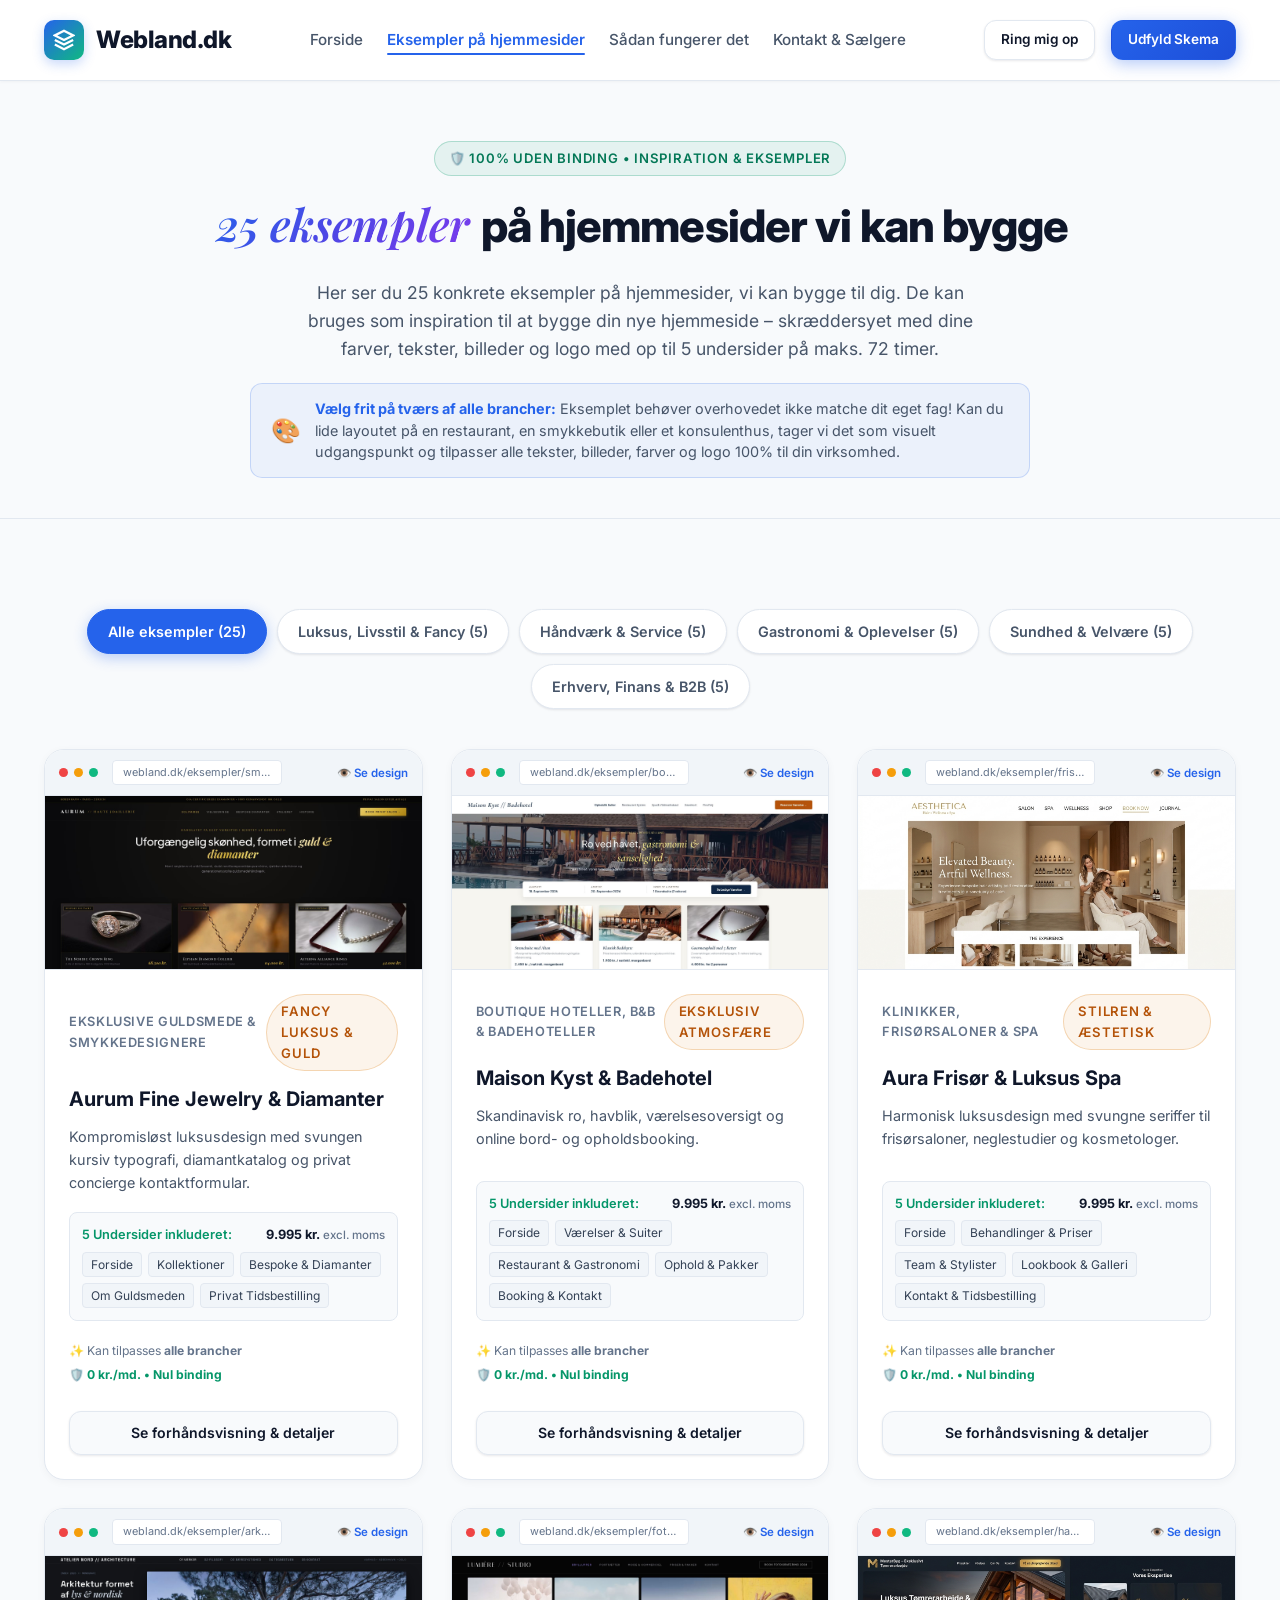
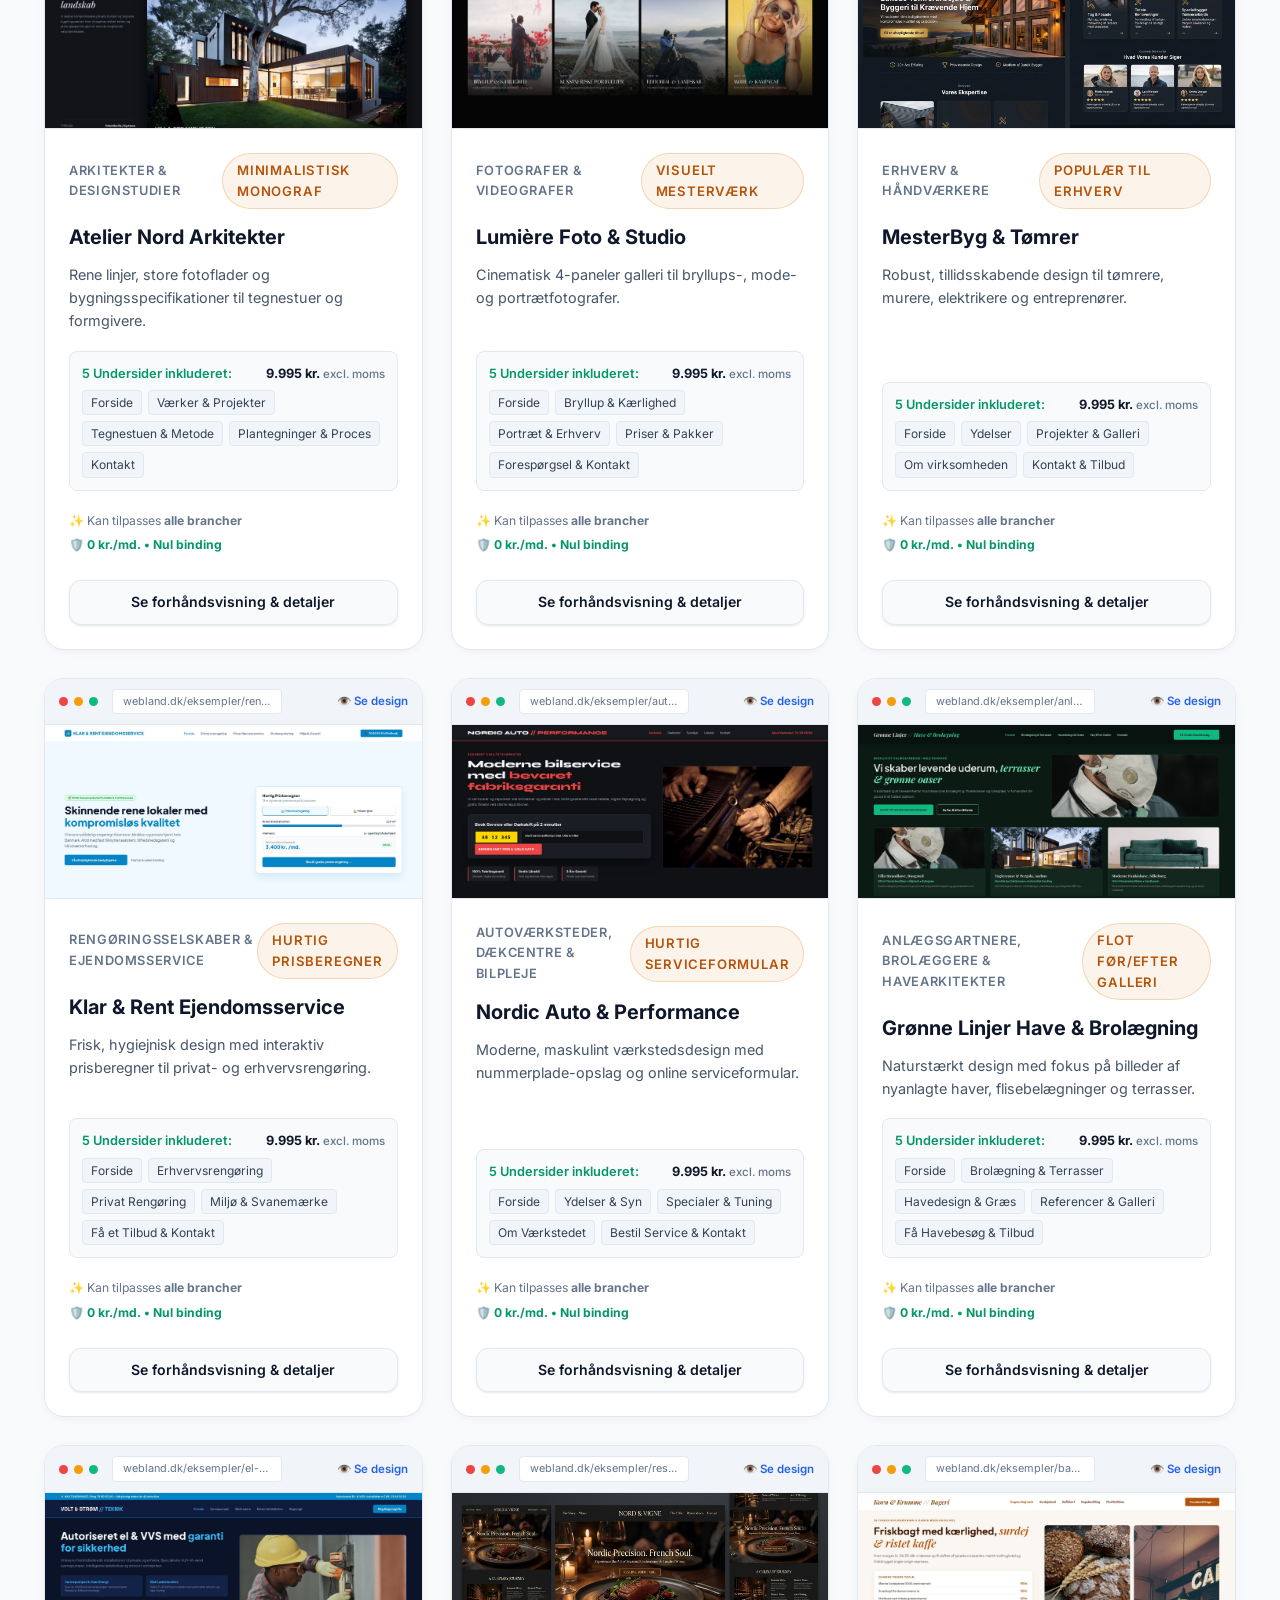
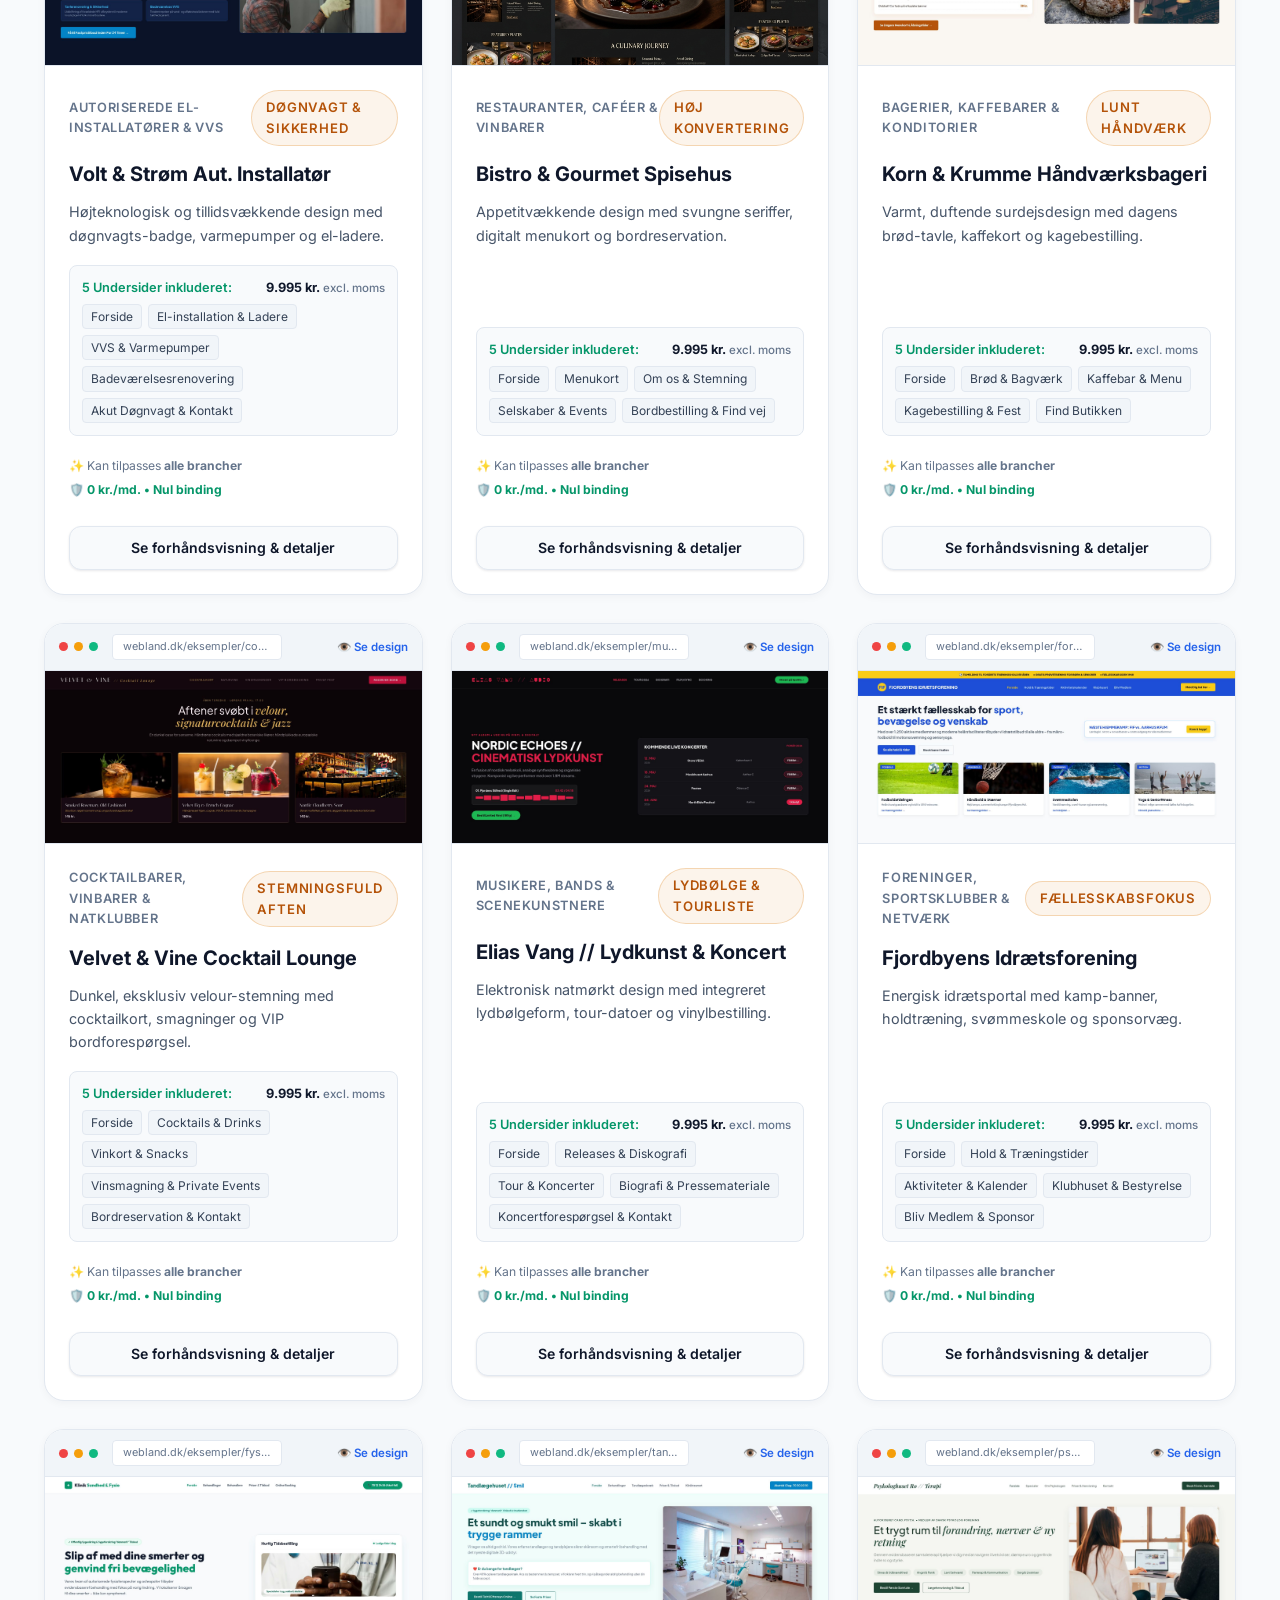
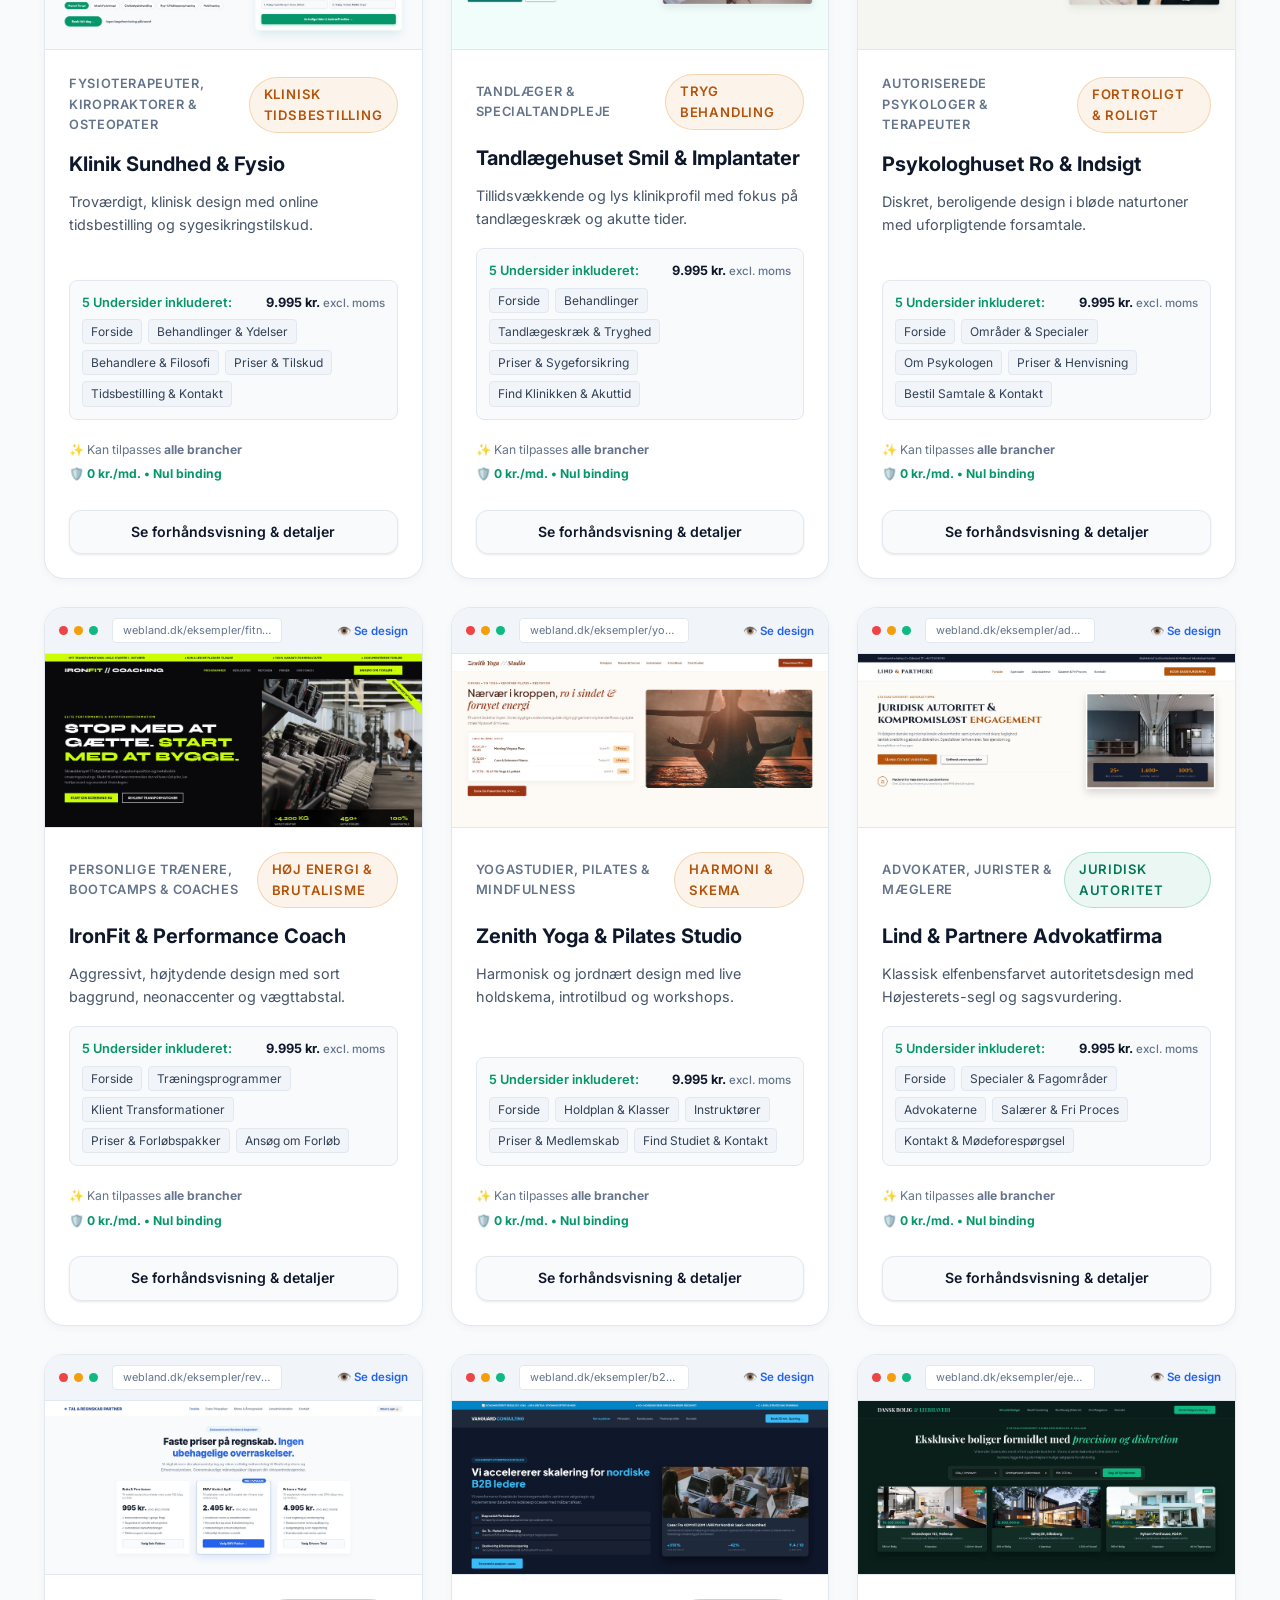
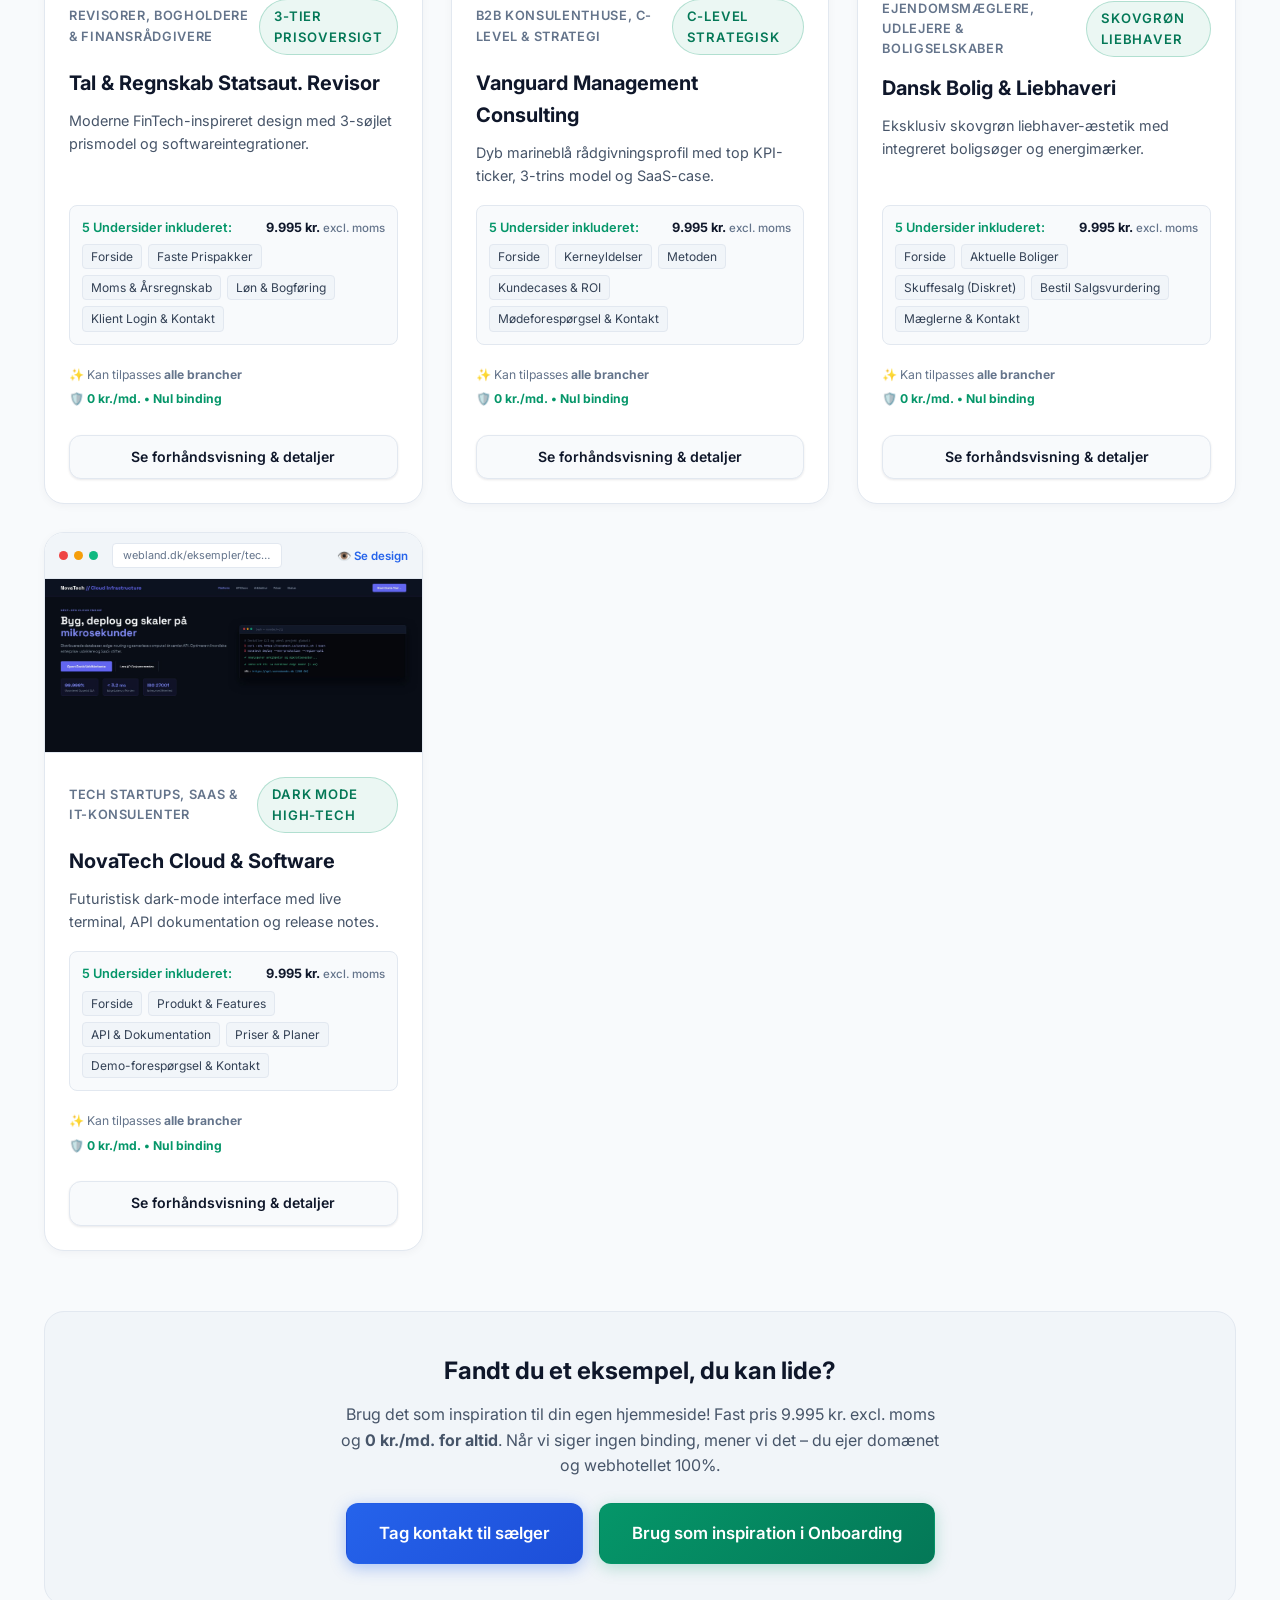
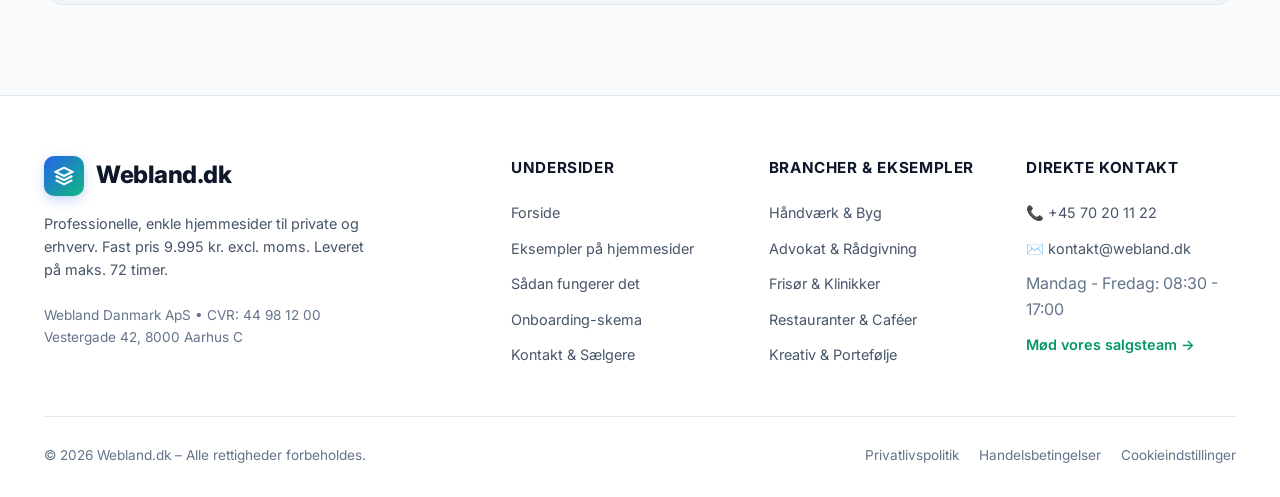
==== commit 4de9f39c: "feat(home): remove examples grid from frontpage and link directly to dedicated subpage" ====
--- a/eksempler.html
+++ b/eksempler.html
@@ -9,7 +9,7 @@
   <link rel="preconnect" href="https://fonts.googleapis.com">
   <link rel="preconnect" href="https://fonts.gstatic.com" crossorigin>
   <link href="https://fonts.googleapis.com/css2?family=Inter:wght@400;500;600;700;800&display=swap" rel="stylesheet">
-  <link rel="stylesheet" href="styles.css?v=30.1">
+  <link rel="stylesheet" href="styles.css?v=30.2">
   <meta http-equiv="Cache-Control" content="no-cache, no-store, must-revalidate">
   <meta http-equiv="Pragma" content="no-cache">
   <meta http-equiv="Expires" content="0">
@@ -69,7 +69,7 @@
   <!-- Header -->
   <header class="site-header">
     <div class="container nav-wrap">
-      <a href="index.html?v=30.1" class="brand-logo">
+      <a href="index.html?v=30.2" class="brand-logo">
         <div class="logo-icon">
           <svg width="22" height="22" viewBox="0 0 24 24" fill="none" stroke="currentColor" stroke-width="2.5">
             <polygon points="12 2 2 7 12 12 22 7 12 2"></polygon>
@@ -81,15 +81,15 @@
       </a>
 
       <ul class="nav-links" id="nav-links">
-        <li><a href="index.html?v=30.1">Forside</a></li>
-        <li><a href="eksempler.html?v=30.1" class="active">Eksempler på hjemmesider</a></li>
-        <li><a href="proces.html?v=30.1">Sådan fungerer det</a></li>
-        <li><a href="kontakt.html?v=30.1">Kontakt & Sælgere</a></li>
+        <li><a href="index.html?v=30.2">Forside</a></li>
+        <li><a href="eksempler.html?v=30.2" class="active">Eksempler på hjemmesider</a></li>
+        <li><a href="proces.html?v=30.2">Sådan fungerer det</a></li>
+        <li><a href="kontakt.html?v=30.2">Kontakt & Sælgere</a></li>
       </ul>
 
       <div class="nav-actions">
-        <a href="kontakt.html?v=30.1" class="btn btn-outline btn-sm">Ring mig op</a>
-        <a href="onboarding.html?v=30.1" class="btn btn-primary btn-sm">Udfyld Skema</a>
+        <a href="kontakt.html?v=30.2" class="btn btn-outline btn-sm">Ring mig op</a>
+        <a href="onboarding.html?v=30.2" class="btn btn-primary btn-sm">Udfyld Skema</a>
         <button class="mobile-menu-btn" id="mobile-menu-btn" aria-label="Åbn menu">☰</button>
       </div>
     </div>
@@ -140,8 +140,8 @@
             Brug det som inspiration til din egen hjemmeside! Fast pris 9.995 kr. excl. moms og <strong>0 kr./md. for altid</strong>. Når vi siger ingen binding, mener vi det – du ejer domænet og webhotellet 100%.
           </p>
           <div style="display: flex; justify-content: center; gap: 16px; flex-wrap: wrap;">
-            <a href="kontakt.html?v=30.1" class="btn btn-primary btn-lg">Tag kontakt til sælger</a>
-            <a href="onboarding.html?v=30.1" class="btn btn-emerald btn-lg">Brug som inspiration i Onboarding</a>
+            <a href="kontakt.html?v=30.2" class="btn btn-primary btn-lg">Tag kontakt til sælger</a>
+            <a href="onboarding.html?v=30.2" class="btn btn-emerald btn-lg">Brug som inspiration i Onboarding</a>
           </div>
         </div>
       </div>
@@ -153,7 +153,7 @@
     <div class="container">
       <div class="footer-grid">
         <div class="footer-brand">
-          <a href="index.html?v=30.1" class="brand-logo" style="margin-bottom: 8px;">
+          <a href="index.html?v=30.2" class="brand-logo" style="margin-bottom: 8px;">
             <div class="logo-icon">
               <svg width="20" height="20" viewBox="0 0 24 24" fill="none" stroke="currentColor" stroke-width="2.5">
                 <polygon points="12 2 2 7 12 12 22 7 12 2"></polygon>
@@ -175,22 +175,22 @@
         <div class="footer-col">
           <h4>Undersider</h4>
           <ul class="footer-links">
-            <li><a href="index.html?v=30.1">Forside</a></li>
-            <li><a href="eksempler.html?v=30.1">Eksempler på hjemmesider</a></li>
-            <li><a href="proces.html?v=30.1">Sådan fungerer det</a></li>
-            <li><a href="onboarding.html?v=30.1">Onboarding-skema</a></li>
-            <li><a href="kontakt.html?v=30.1">Kontakt & Sælgere</a></li>
+            <li><a href="index.html?v=30.2">Forside</a></li>
+            <li><a href="eksempler.html?v=30.2">Eksempler på hjemmesider</a></li>
+            <li><a href="proces.html?v=30.2">Sådan fungerer det</a></li>
+            <li><a href="onboarding.html?v=30.2">Onboarding-skema</a></li>
+            <li><a href="kontakt.html?v=30.2">Kontakt & Sælgere</a></li>
           </ul>
         </div>
 
         <div class="footer-col">
           <h4>Brancher & Eksempler</h4>
           <ul class="footer-links">
-            <li><a href="eksempler.html?v=30.1">Håndværk & Byg</a></li>
-            <li><a href="eksempler.html?v=30.1">Advokat & Rådgivning</a></li>
-            <li><a href="eksempler.html?v=30.1">Frisør & Klinikker</a></li>
-            <li><a href="eksempler.html?v=30.1">Restauranter & Caféer</a></li>
-            <li><a href="eksempler.html?v=30.1">Kreativ & Portefølje</a></li>
+            <li><a href="eksempler.html?v=30.2">Håndværk & Byg</a></li>
+            <li><a href="eksempler.html?v=30.2">Advokat & Rådgivning</a></li>
+            <li><a href="eksempler.html?v=30.2">Frisør & Klinikker</a></li>
+            <li><a href="eksempler.html?v=30.2">Restauranter & Caféer</a></li>
+            <li><a href="eksempler.html?v=30.2">Kreativ & Portefølje</a></li>
           </ul>
         </div>
 
@@ -200,7 +200,7 @@
             <li><a href="tel:+4570201122">📞 +45 70 20 11 22</a></li>
             <li><a href="mailto:kontakt@webland.dk">✉️ kontakt@webland.dk</a></li>
             <li><span style="color: var(--color-text-dim);">Mandag - Fredag: 08:30 - 17:00</span></li>
-            <li><a href="kontakt.html?v=30.1" style="color: #059669; font-weight: 600;">Mød vores salgsteam →</a></li>
+            <li><a href="kontakt.html?v=30.2" style="color: #059669; font-weight: 600;">Mød vores salgsteam →</a></li>
           </ul>
         </div>
       </div>
@@ -272,7 +272,7 @@
           </div>
           <div style="display: flex; gap: 10px; align-items: center; flex-wrap: wrap;">
             <button type="button" class="btn btn-outline" onclick="closeModal()">Luk forhåndsvisning</button>
-            <a href="onboarding.html?v=30.1" class="btn btn-primary">
+            <a href="onboarding.html?v=30.2" class="btn btn-primary">
               Gå til skema for at vælge design →
             </a>
           </div>
@@ -282,7 +282,7 @@
   </div>
 
   <div class="toast-container" id="toast-container"></div>
-  <script src="templates-data.js?v=30.1"></script>
-  <script src="app.js?v=30.1"></script>
+  <script src="templates-data.js?v=30.2"></script>
+  <script src="app.js?v=30.2"></script>
 </body>
 </html>
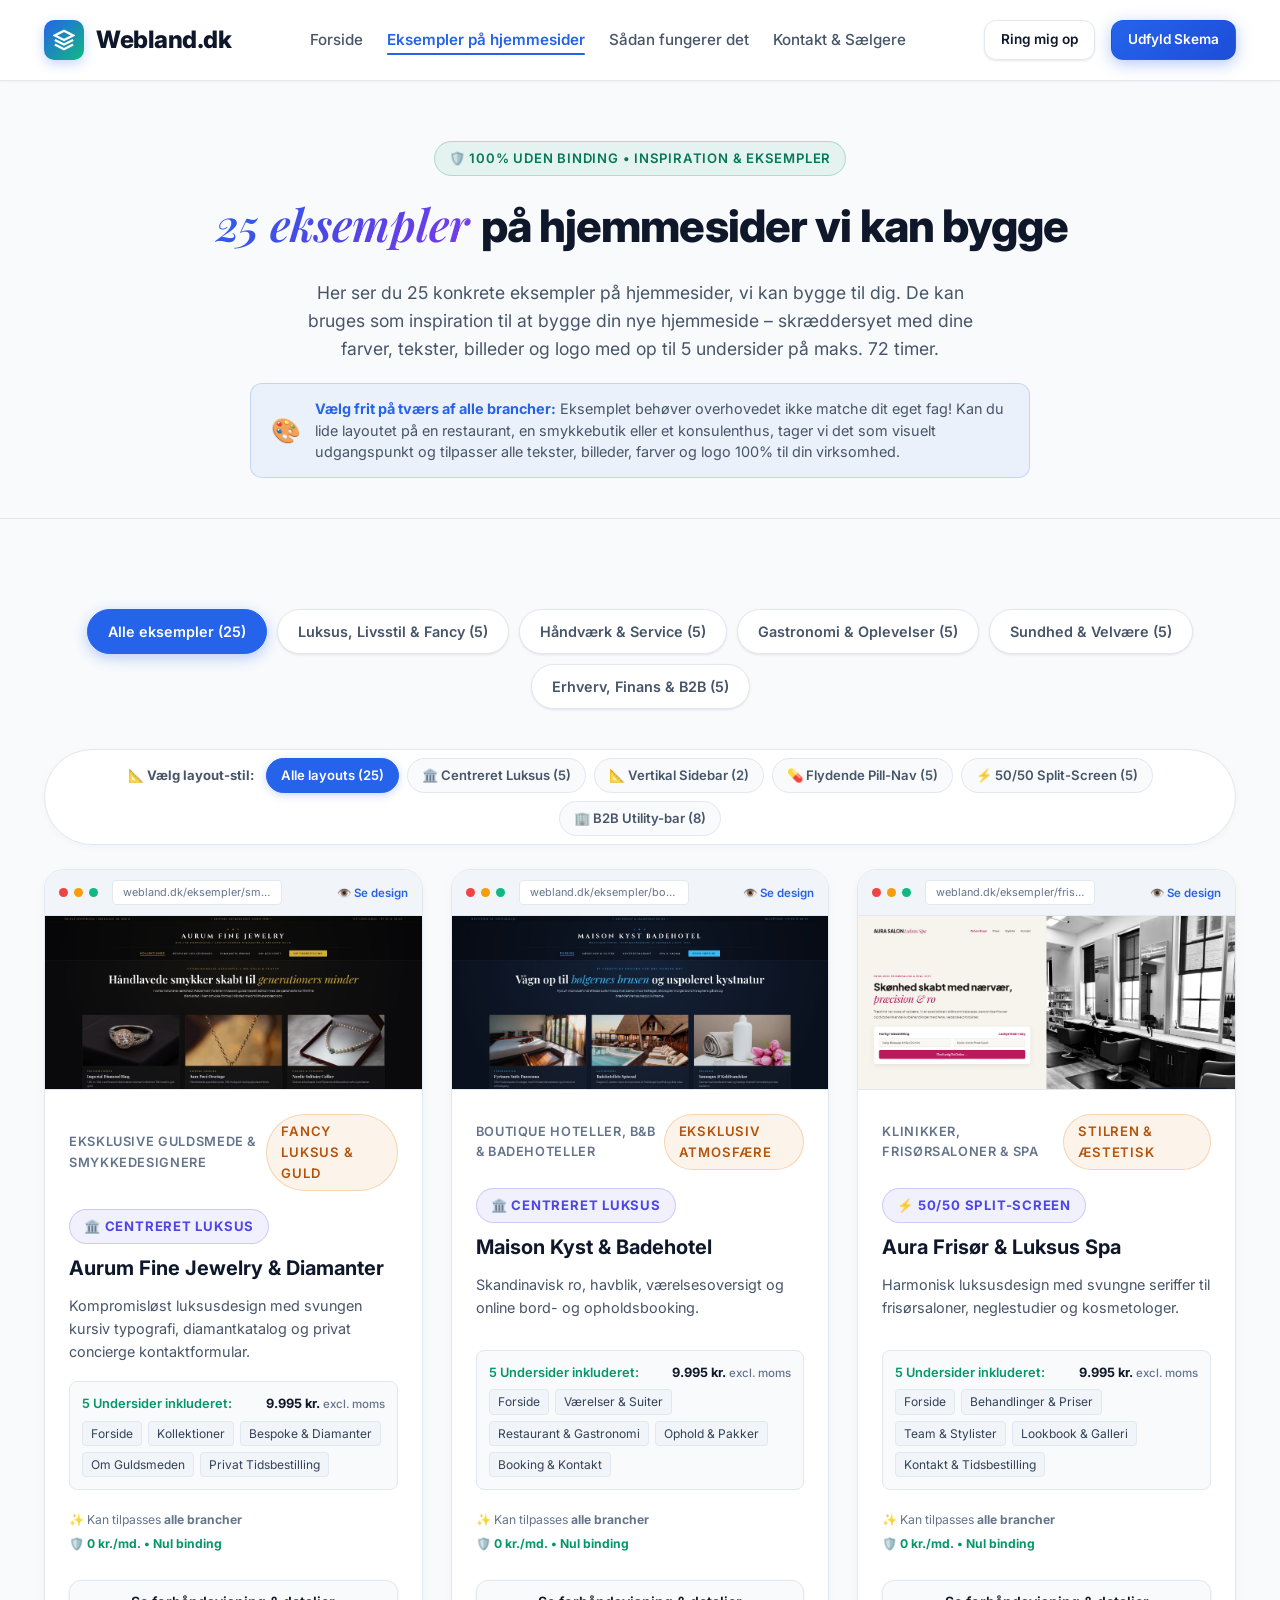
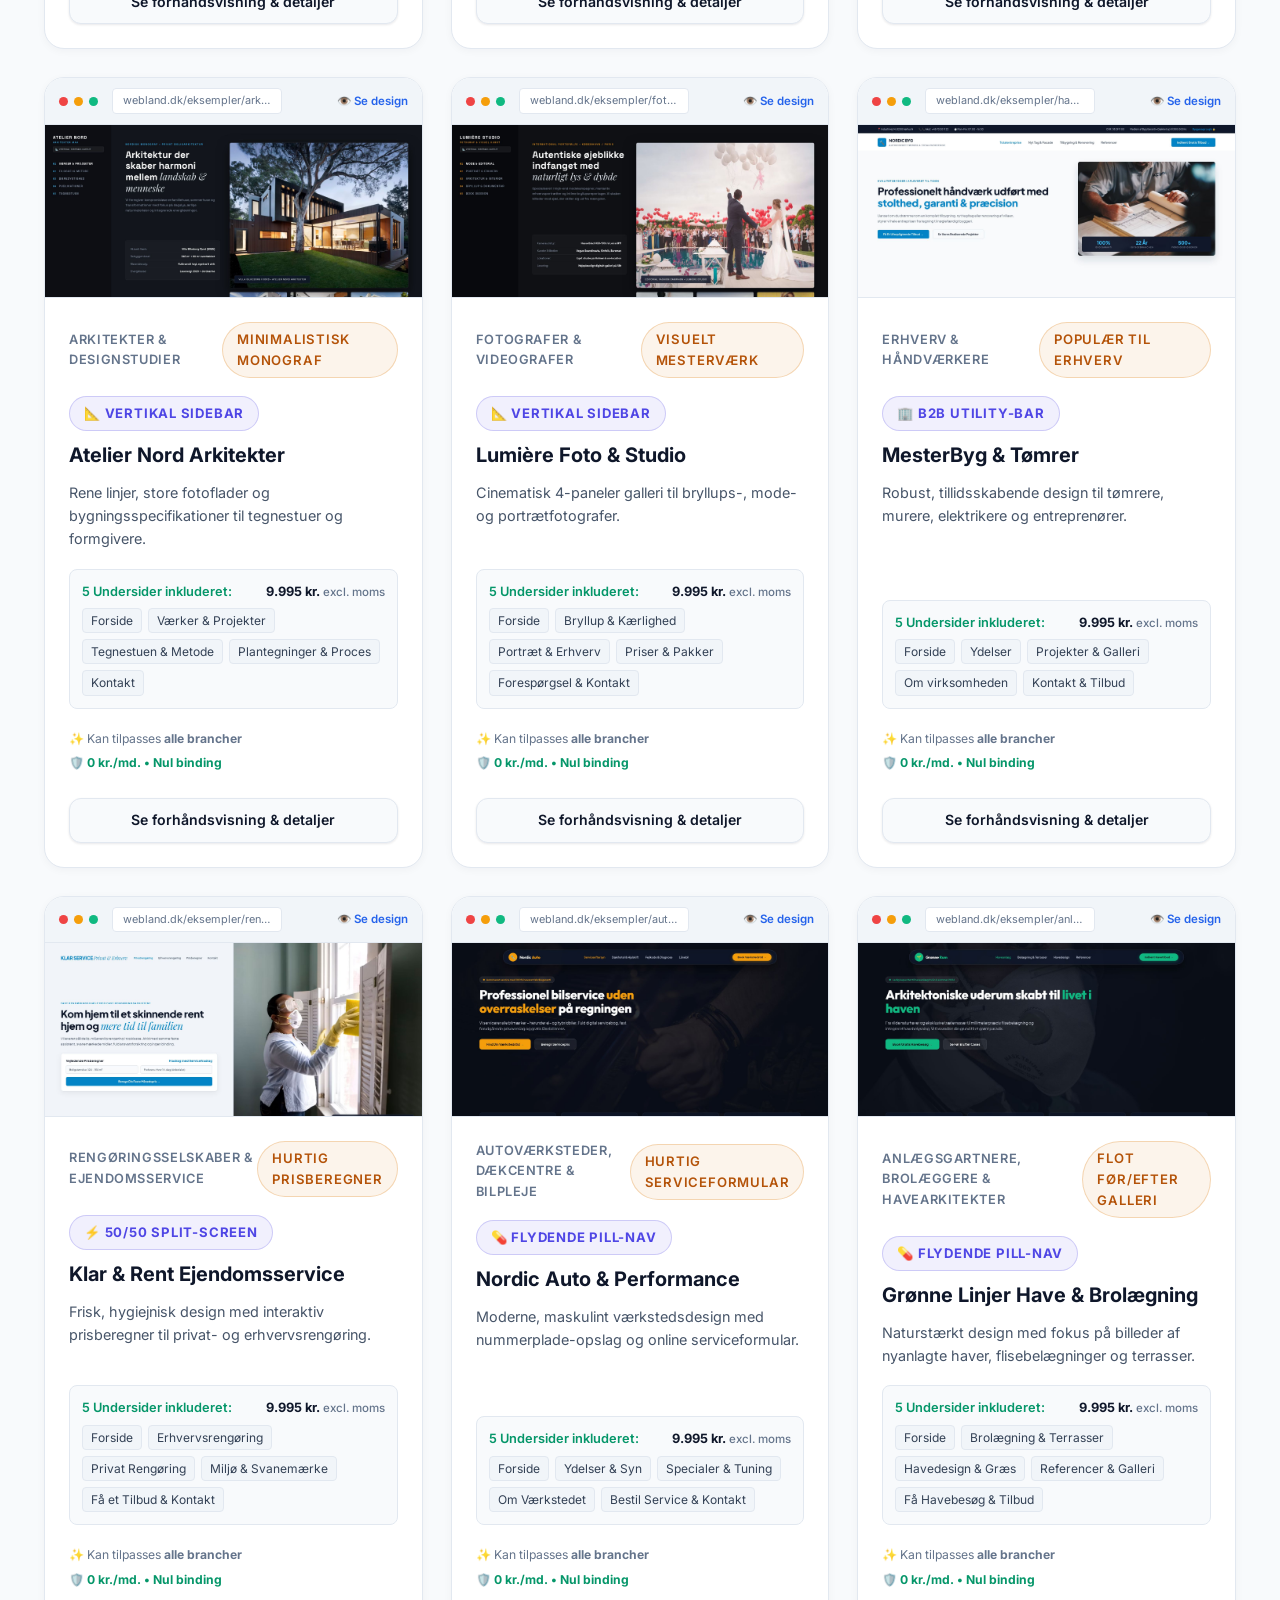
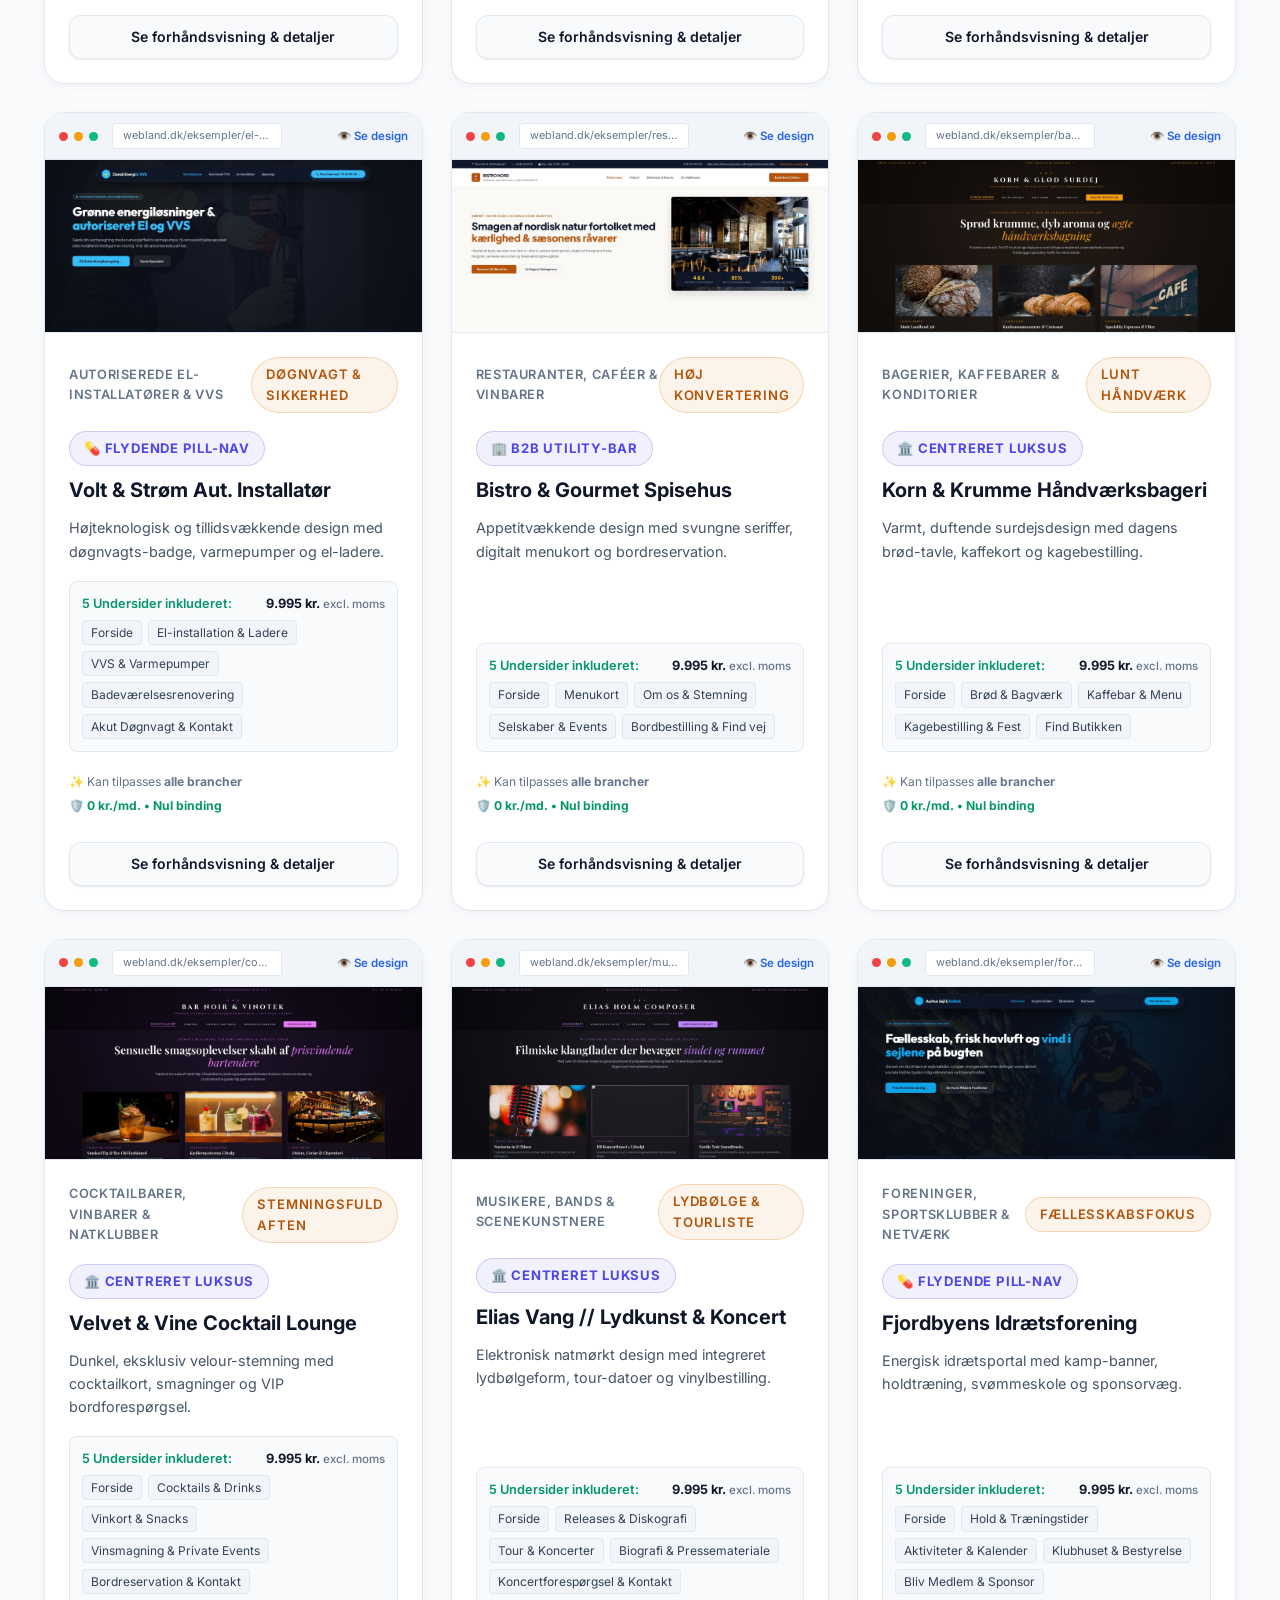
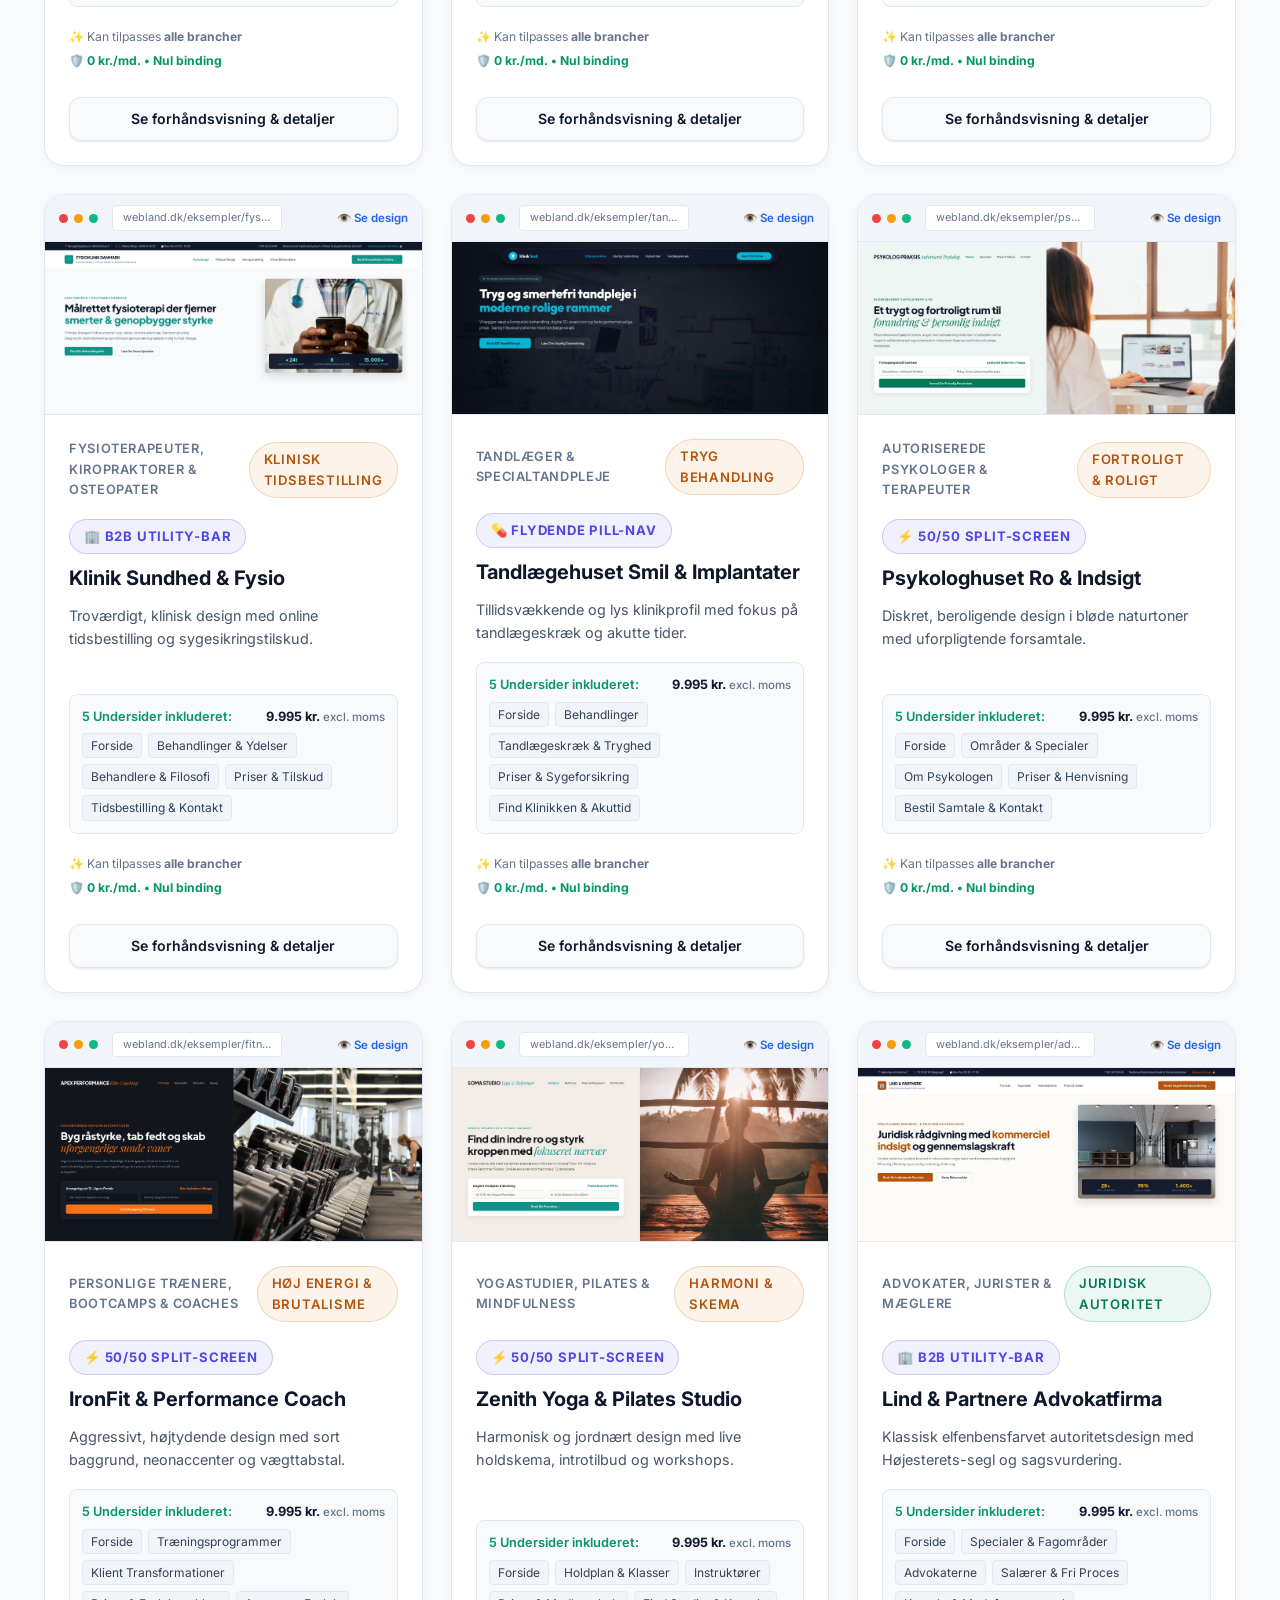
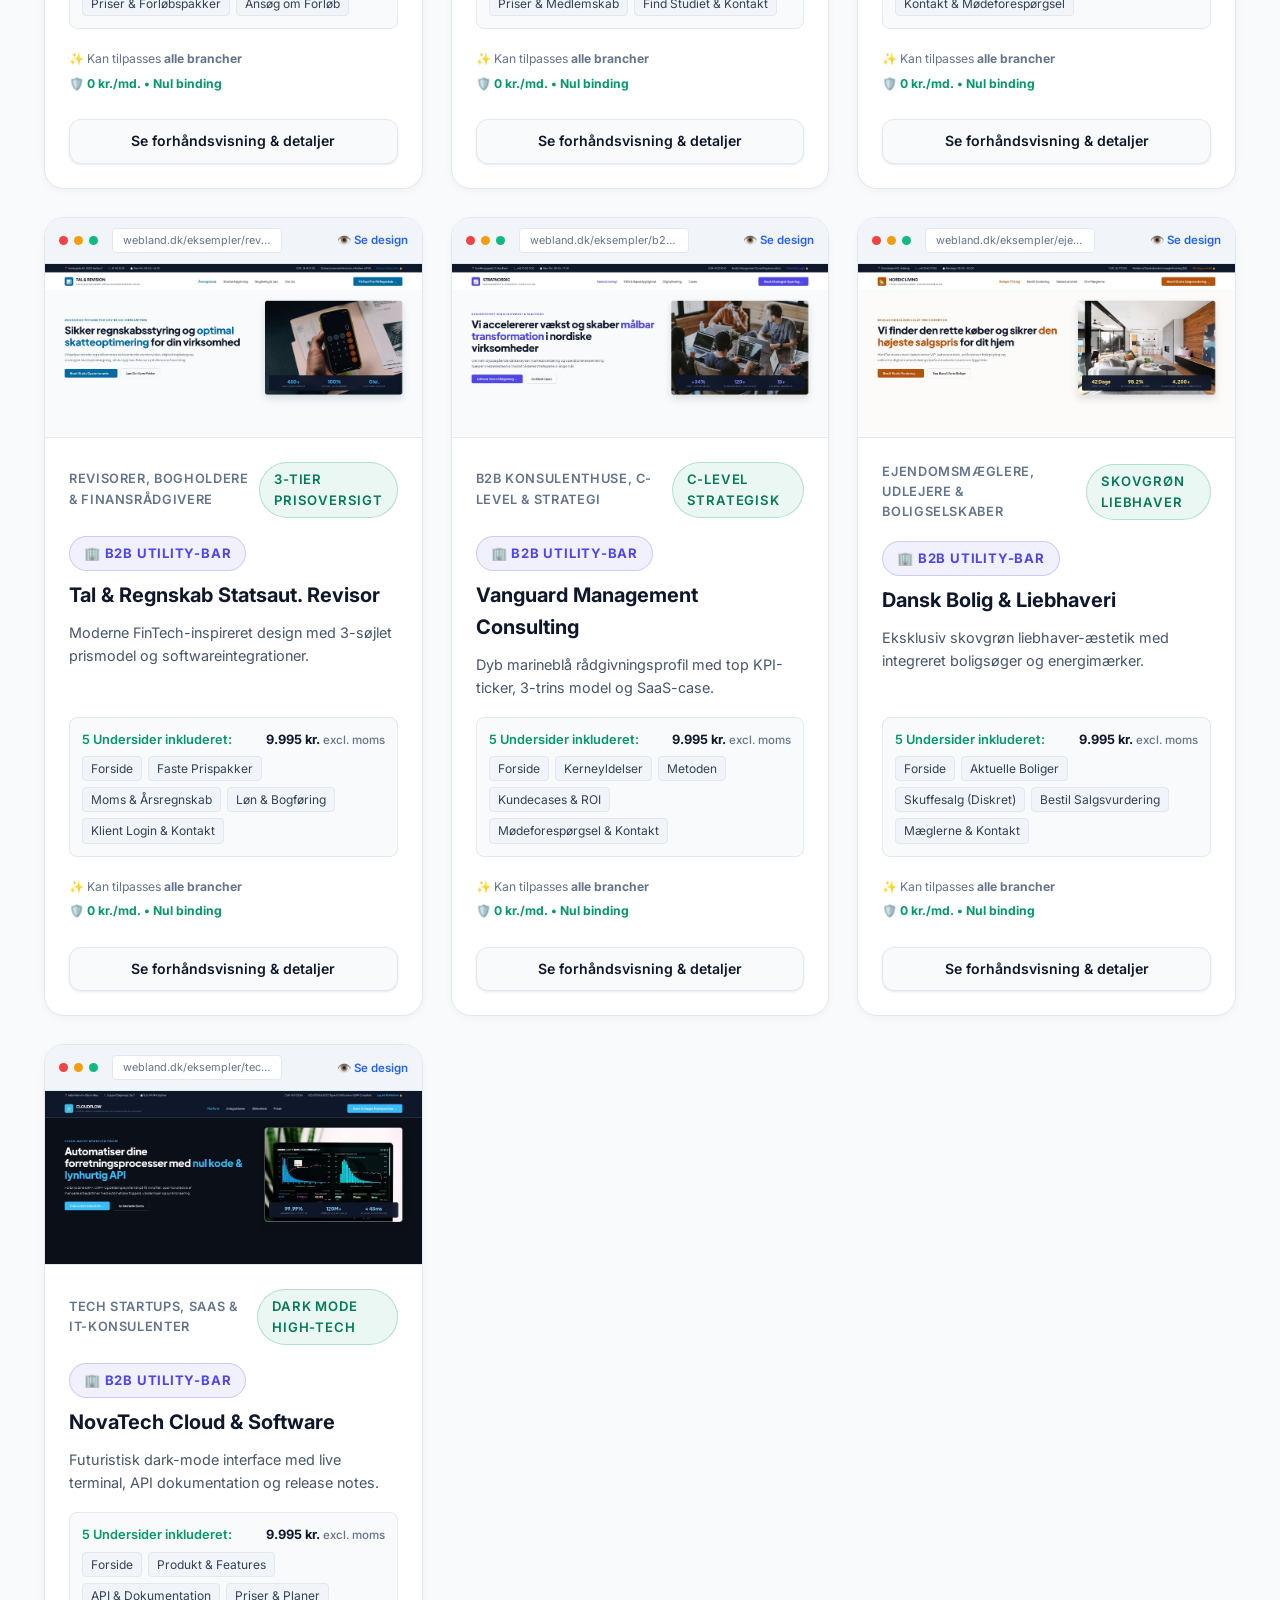
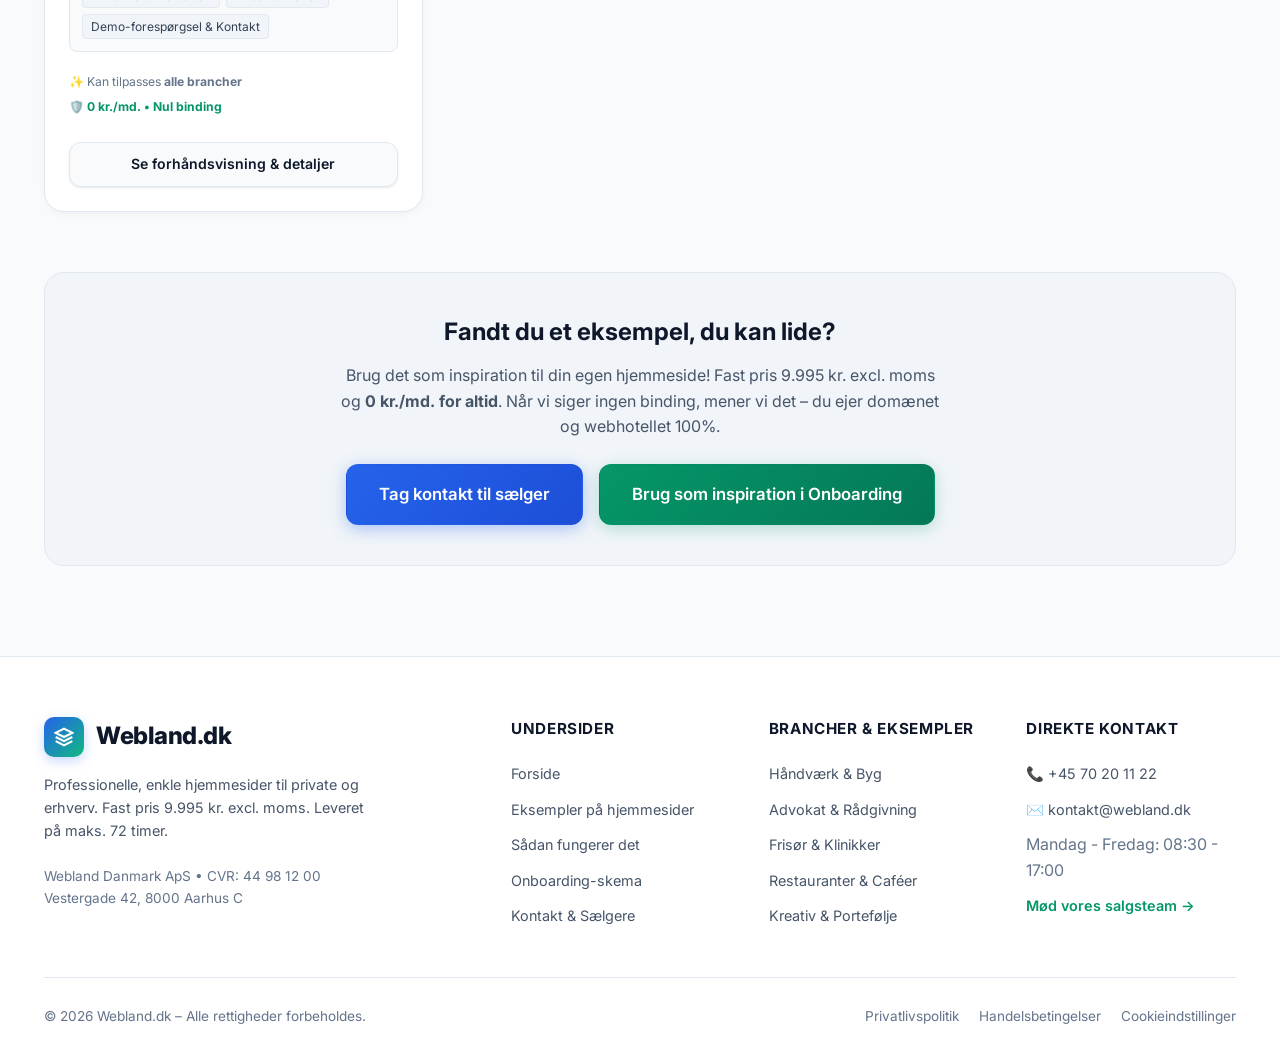
==== commit 9d439183: "feat(layout): implement 5 distinct layout archetypes across all 25 website examples with interactive" ====
--- a/eksempler.html
+++ b/eksempler.html
@@ -9,7 +9,7 @@
   <link rel="preconnect" href="https://fonts.googleapis.com">
   <link rel="preconnect" href="https://fonts.gstatic.com" crossorigin>
   <link href="https://fonts.googleapis.com/css2?family=Inter:wght@400;500;600;700;800&display=swap" rel="stylesheet">
-  <link rel="stylesheet" href="styles.css?v=30.2">
+  <link rel="stylesheet" href="styles.css?v=31.0">
   <meta http-equiv="Cache-Control" content="no-cache, no-store, must-revalidate">
   <meta http-equiv="Pragma" content="no-cache">
   <meta http-equiv="Expires" content="0">
@@ -69,7 +69,7 @@
   <!-- Header -->
   <header class="site-header">
     <div class="container nav-wrap">
-      <a href="index.html?v=30.2" class="brand-logo">
+      <a href="index.html?v=31.0" class="brand-logo">
         <div class="logo-icon">
           <svg width="22" height="22" viewBox="0 0 24 24" fill="none" stroke="currentColor" stroke-width="2.5">
             <polygon points="12 2 2 7 12 12 22 7 12 2"></polygon>
@@ -81,15 +81,15 @@
       </a>
 
       <ul class="nav-links" id="nav-links">
-        <li><a href="index.html?v=30.2">Forside</a></li>
-        <li><a href="eksempler.html?v=30.2" class="active">Eksempler på hjemmesider</a></li>
-        <li><a href="proces.html?v=30.2">Sådan fungerer det</a></li>
-        <li><a href="kontakt.html?v=30.2">Kontakt & Sælgere</a></li>
+        <li><a href="index.html?v=31.0">Forside</a></li>
+        <li><a href="eksempler.html?v=31.0" class="active">Eksempler på hjemmesider</a></li>
+        <li><a href="proces.html?v=31.0">Sådan fungerer det</a></li>
+        <li><a href="kontakt.html?v=31.0">Kontakt & Sælgere</a></li>
       </ul>
 
       <div class="nav-actions">
-        <a href="kontakt.html?v=30.2" class="btn btn-outline btn-sm">Ring mig op</a>
-        <a href="onboarding.html?v=30.2" class="btn btn-primary btn-sm">Udfyld Skema</a>
+        <a href="kontakt.html?v=31.0" class="btn btn-outline btn-sm">Ring mig op</a>
+        <a href="onboarding.html?v=31.0" class="btn btn-primary btn-sm">Udfyld Skema</a>
         <button class="mobile-menu-btn" id="mobile-menu-btn" aria-label="Åbn menu">☰</button>
       </div>
     </div>
@@ -118,7 +118,7 @@
     <!-- Eksempler Katalog -->
     <section class="templates-section">
       <div class="container">
-        <!-- Filter Bar -->
+        <!-- Filter Bar: Brancher -->
         <div class="filter-tabs">
           <button class="filter-btn active" data-filter="all">Alle eksempler (25)</button>
           <button class="filter-btn" data-filter="luksus">Luksus, Livsstil & Fancy (5)</button>
@@ -128,7 +128,18 @@
           <button class="filter-btn" data-filter="erhverv">Erhverv, Finans & B2B (5)</button>
         </div>
 
-        <!-- Alle 15 eksempler -->
+        <!-- Filter Bar: Layout-Arkitektur -->
+        <div class="layout-filter-wrapper">
+          <span class="filter-layout-label">📐 Vælg layout-stil:</span>
+          <button class="filter-layout-btn active" data-layout="all">Alle layouts (25)</button>
+          <button class="filter-layout-btn" data-layout="centreret">🏛️ Centreret Luksus (5)</button>
+          <button class="filter-layout-btn" data-layout="sidebar">📐 Vertikal Sidebar (2)</button>
+          <button class="filter-layout-btn" data-layout="pill">💊 Flydende Pill-Nav (5)</button>
+          <button class="filter-layout-btn" data-layout="split">⚡ 50/50 Split-Screen (5)</button>
+          <button class="filter-layout-btn" data-layout="b2b">🏢 B2B Utility-bar (8)</button>
+        </div>
+
+        <!-- 25 eksempler grid -->
         <div class="templates-grid" id="templates-grid">
           <!-- Dynamisk renderet via app.js -->
         </div>
@@ -140,8 +151,8 @@
             Brug det som inspiration til din egen hjemmeside! Fast pris 9.995 kr. excl. moms og <strong>0 kr./md. for altid</strong>. Når vi siger ingen binding, mener vi det – du ejer domænet og webhotellet 100%.
           </p>
           <div style="display: flex; justify-content: center; gap: 16px; flex-wrap: wrap;">
-            <a href="kontakt.html?v=30.2" class="btn btn-primary btn-lg">Tag kontakt til sælger</a>
-            <a href="onboarding.html?v=30.2" class="btn btn-emerald btn-lg">Brug som inspiration i Onboarding</a>
+            <a href="kontakt.html?v=31.0" class="btn btn-primary btn-lg">Tag kontakt til sælger</a>
+            <a href="onboarding.html?v=31.0" class="btn btn-emerald btn-lg">Brug som inspiration i Onboarding</a>
           </div>
         </div>
       </div>
@@ -153,7 +164,7 @@
     <div class="container">
       <div class="footer-grid">
         <div class="footer-brand">
-          <a href="index.html?v=30.2" class="brand-logo" style="margin-bottom: 8px;">
+          <a href="index.html?v=31.0" class="brand-logo" style="margin-bottom: 8px;">
             <div class="logo-icon">
               <svg width="20" height="20" viewBox="0 0 24 24" fill="none" stroke="currentColor" stroke-width="2.5">
                 <polygon points="12 2 2 7 12 12 22 7 12 2"></polygon>
@@ -175,22 +186,22 @@
         <div class="footer-col">
           <h4>Undersider</h4>
           <ul class="footer-links">
-            <li><a href="index.html?v=30.2">Forside</a></li>
-            <li><a href="eksempler.html?v=30.2">Eksempler på hjemmesider</a></li>
-            <li><a href="proces.html?v=30.2">Sådan fungerer det</a></li>
-            <li><a href="onboarding.html?v=30.2">Onboarding-skema</a></li>
-            <li><a href="kontakt.html?v=30.2">Kontakt & Sælgere</a></li>
+            <li><a href="index.html?v=31.0">Forside</a></li>
+            <li><a href="eksempler.html?v=31.0">Eksempler på hjemmesider</a></li>
+            <li><a href="proces.html?v=31.0">Sådan fungerer det</a></li>
+            <li><a href="onboarding.html?v=31.0">Onboarding-skema</a></li>
+            <li><a href="kontakt.html?v=31.0">Kontakt & Sælgere</a></li>
           </ul>
         </div>
 
         <div class="footer-col">
           <h4>Brancher & Eksempler</h4>
           <ul class="footer-links">
-            <li><a href="eksempler.html?v=30.2">Håndværk & Byg</a></li>
-            <li><a href="eksempler.html?v=30.2">Advokat & Rådgivning</a></li>
-            <li><a href="eksempler.html?v=30.2">Frisør & Klinikker</a></li>
-            <li><a href="eksempler.html?v=30.2">Restauranter & Caféer</a></li>
-            <li><a href="eksempler.html?v=30.2">Kreativ & Portefølje</a></li>
+            <li><a href="eksempler.html?v=31.0">Håndværk & Byg</a></li>
+            <li><a href="eksempler.html?v=31.0">Advokat & Rådgivning</a></li>
+            <li><a href="eksempler.html?v=31.0">Frisør & Klinikker</a></li>
+            <li><a href="eksempler.html?v=31.0">Restauranter & Caféer</a></li>
+            <li><a href="eksempler.html?v=31.0">Kreativ & Portefølje</a></li>
           </ul>
         </div>
 
@@ -200,7 +211,7 @@
             <li><a href="tel:+4570201122">📞 +45 70 20 11 22</a></li>
             <li><a href="mailto:kontakt@webland.dk">✉️ kontakt@webland.dk</a></li>
             <li><span style="color: var(--color-text-dim);">Mandag - Fredag: 08:30 - 17:00</span></li>
-            <li><a href="kontakt.html?v=30.2" style="color: #059669; font-weight: 600;">Mød vores salgsteam →</a></li>
+            <li><a href="kontakt.html?v=31.0" style="color: #059669; font-weight: 600;">Mød vores salgsteam →</a></li>
           </ul>
         </div>
       </div>
@@ -224,12 +235,14 @@
       <div class="modal-header-banner" id="modal-banner">
         <div style="display: flex; align-items: center; gap: 10px; flex-wrap: wrap; margin-bottom: 8px;">
           <span class="badge badge-emerald" id="modal-target">Branche</span>
+          <span class="badge badge-layout" id="modal-layout-badge">🏛️ Unikt Layout</span>
           <span class="badge" style="background: rgba(37, 99, 235, 0.08); color: #2563eb; border: 1px solid rgba(37, 99, 235, 0.2);">✓ Frit valg uanset din branche</span>
         </div>
         <h3 style="font-size: 1.8rem; font-weight: 800; color: var(--color-text); margin-bottom: 6px;" id="modal-title">Eksempel Navn</h3>
-        <p style="color: var(--color-text-muted); font-size: 0.95rem; margin: 0; max-width: 800px;" id="modal-desc">
+        <p style="color: var(--color-text-muted); font-size: 0.95rem; margin: 0 0 10px 0; max-width: 800px;" id="modal-desc">
           Beskrivelse af eksemplet...
         </p>
+        <div id="modal-layout-box"></div>
       </div>
 
       <!-- Browser Preview Showcase med faktisk billede -->
@@ -272,7 +285,7 @@
           </div>
           <div style="display: flex; gap: 10px; align-items: center; flex-wrap: wrap;">
             <button type="button" class="btn btn-outline" onclick="closeModal()">Luk forhåndsvisning</button>
-            <a href="onboarding.html?v=30.2" class="btn btn-primary">
+            <a href="onboarding.html?v=31.0" class="btn btn-primary">
               Gå til skema for at vælge design →
             </a>
           </div>
@@ -282,7 +295,7 @@
   </div>
 
   <div class="toast-container" id="toast-container"></div>
-  <script src="templates-data.js?v=30.2"></script>
-  <script src="app.js?v=30.2"></script>
+  <script src="templates-data.js?v=31.0"></script>
+  <script src="app.js?v=31.0"></script>
 </body>
 </html>
--- a/styles.css
+++ b/styles.css
@@ -2733,3 +2733,105 @@
     align-items: stretch;
   }
 }
+
+/* ==========================================================================
+   DIVERSE LAYOUT ARCHITECTURES & BADGES
+   ========================================================================== */
+.badge-layout {
+  background: rgba(79, 70, 229, 0.08) !important;
+  color: #4f46e5 !important;
+  border: 1px solid rgba(79, 70, 229, 0.22) !important;
+  font-weight: 700;
+  display: inline-flex;
+  align-items: center;
+  gap: 5px;
+}
+
+.template-layout-row {
+  display: flex;
+  align-items: center;
+  gap: 8px;
+  margin: 6px 0 8px;
+  flex-wrap: wrap;
+}
+
+.layout-filter-wrapper {
+  margin-top: 14px;
+  margin-bottom: 24px;
+  display: flex;
+  align-items: center;
+  justify-content: center;
+  gap: 8px;
+  flex-wrap: wrap;
+  padding: 8px 16px;
+  background: #ffffff;
+  border: 1px solid #e2e8f0;
+  border-radius: 9999px;
+  box-shadow: 0 2px 8px rgba(0, 0, 0, 0.03);
+  width: fit-content;
+  margin-left: auto;
+  margin-right: auto;
+}
+
+.filter-layout-label {
+  font-size: 0.82rem;
+  font-weight: 700;
+  color: #475569;
+  display: flex;
+  align-items: center;
+  gap: 6px;
+  margin-right: 4px;
+}
+
+.filter-layout-btn {
+  padding: 6px 14px;
+  border-radius: 9999px;
+  border: 1px solid #e2e8f0;
+  background: #f8fafc;
+  color: #475569;
+  font-size: 0.82rem;
+  font-weight: 600;
+  cursor: pointer;
+  transition: all 0.2s ease;
+  white-space: nowrap;
+}
+
+.filter-layout-btn:hover {
+  background: #f1f5f9;
+  color: #0f172a;
+  border-color: #cbd5e1;
+}
+
+.filter-layout-btn.active {
+  background: #2563eb;
+  color: #ffffff;
+  border-color: #2563eb;
+  box-shadow: 0 2px 8px rgba(37, 99, 235, 0.25);
+}
+
+.modal-layout-badge-box {
+  display: flex;
+  align-items: center;
+  gap: 12px;
+  background: rgba(37, 99, 235, 0.04);
+  border: 1px solid rgba(37, 99, 235, 0.15);
+  border-radius: 8px;
+  padding: 10px 16px;
+  margin: 10px 0 16px;
+}
+
+@media (max-width: 768px) {
+  .layout-filter-wrapper {
+    border-radius: 16px;
+    padding: 12px 14px;
+    width: 100%;
+    margin-left: 0;
+    margin-right: 0;
+  }
+  .filter-layout-label {
+    width: 100%;
+    margin-bottom: 4px;
+  }
+}
+
+
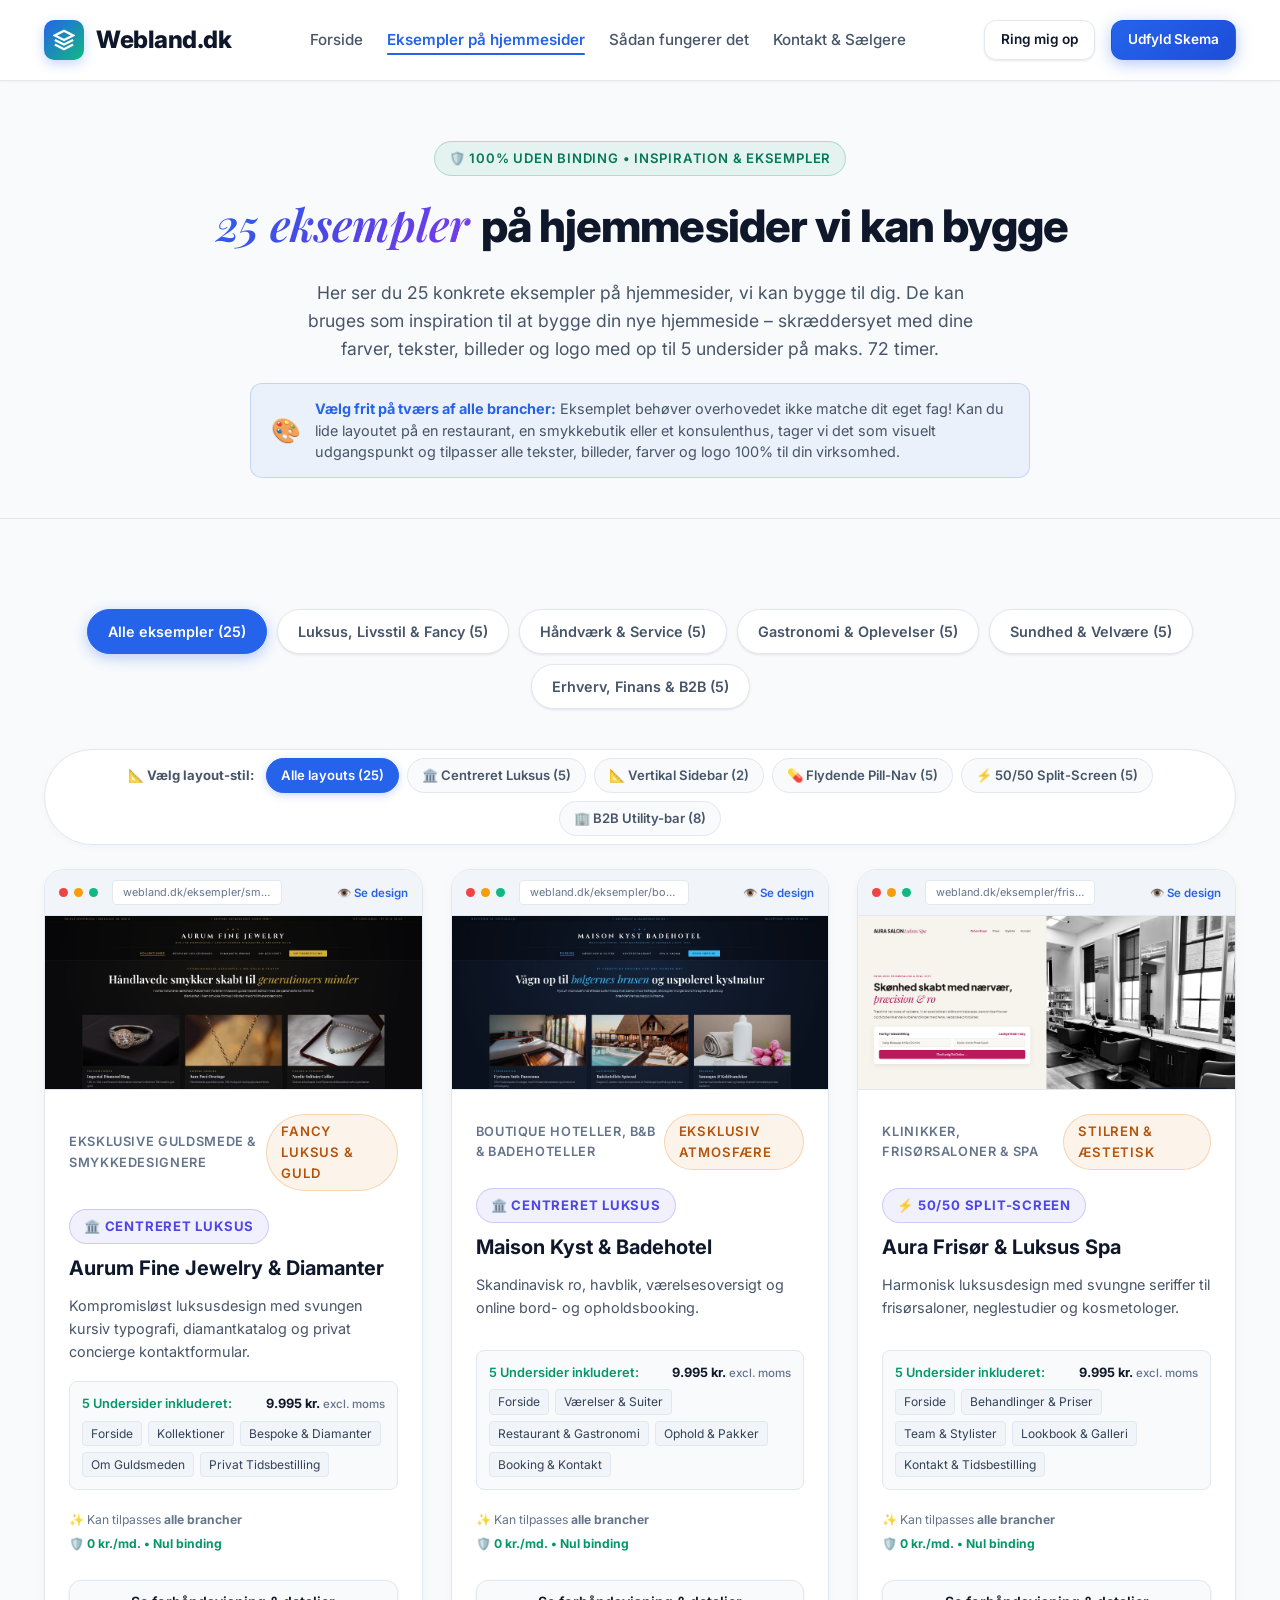
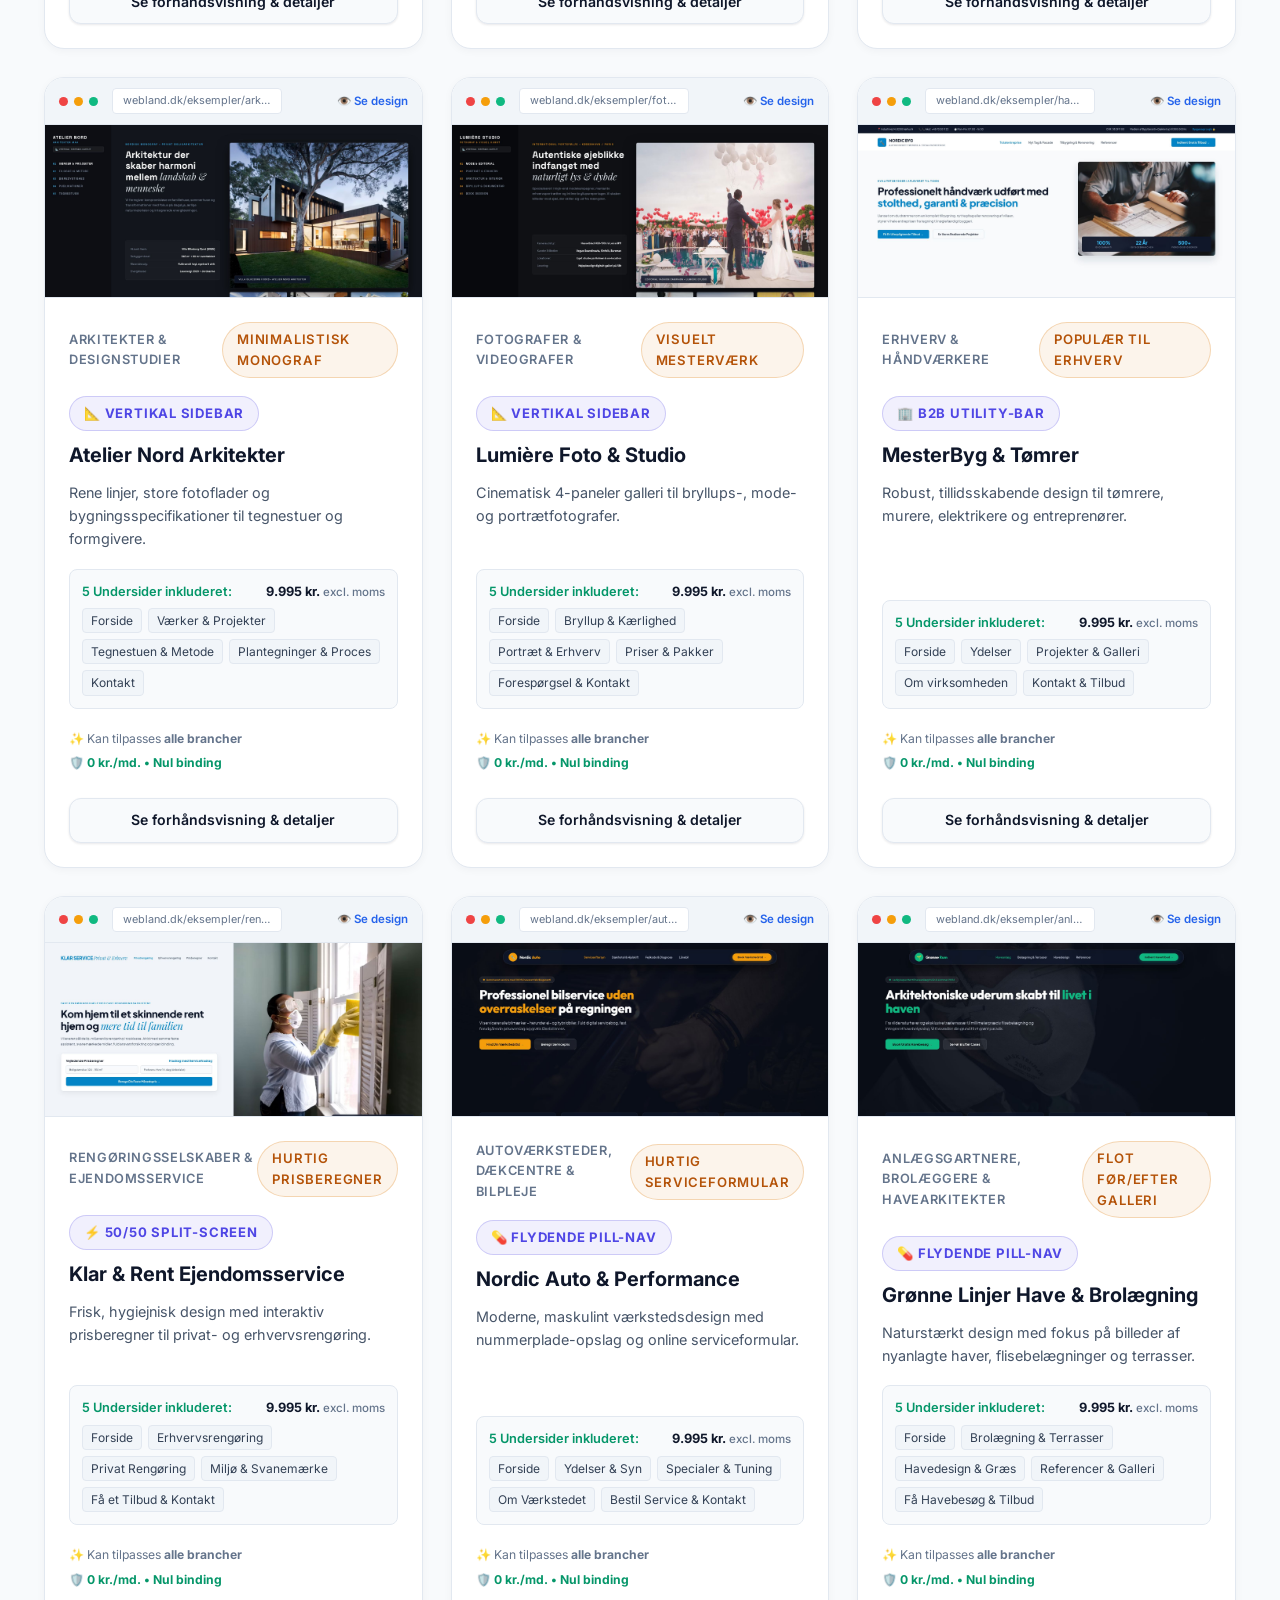
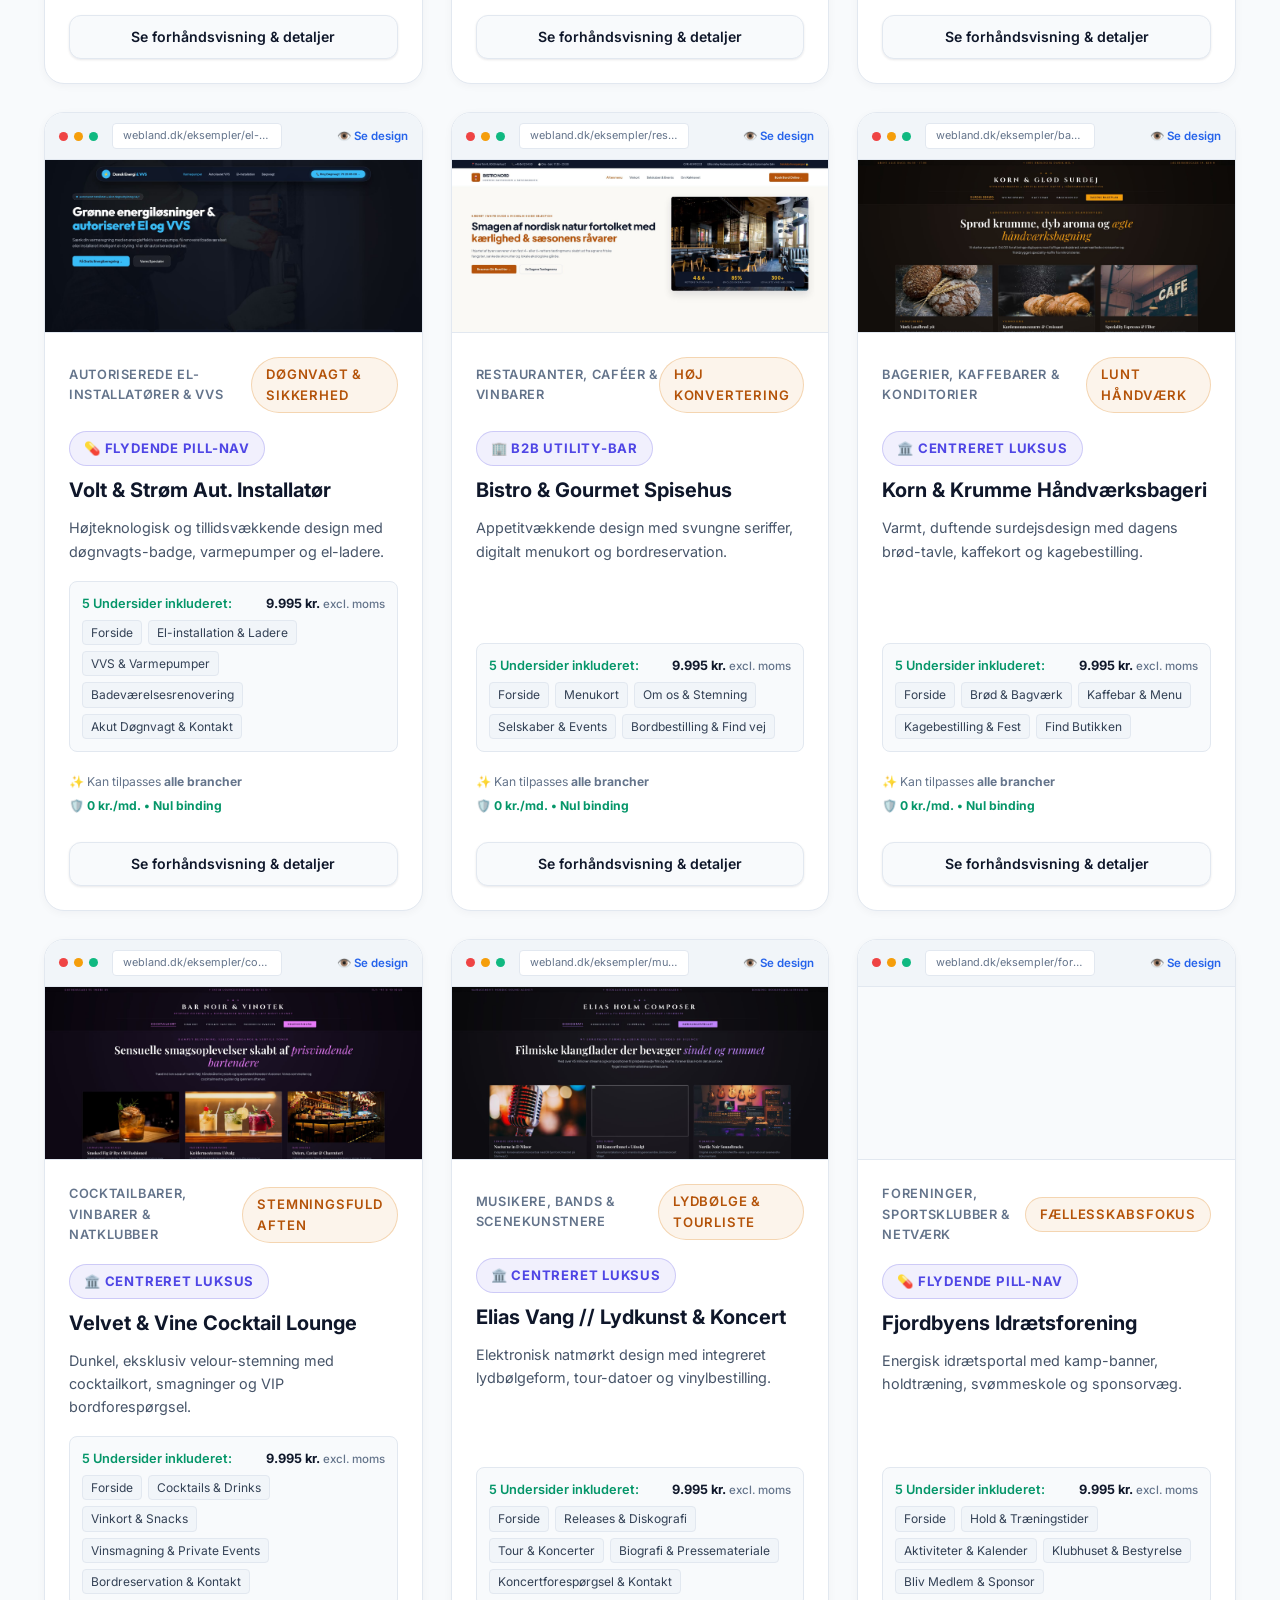
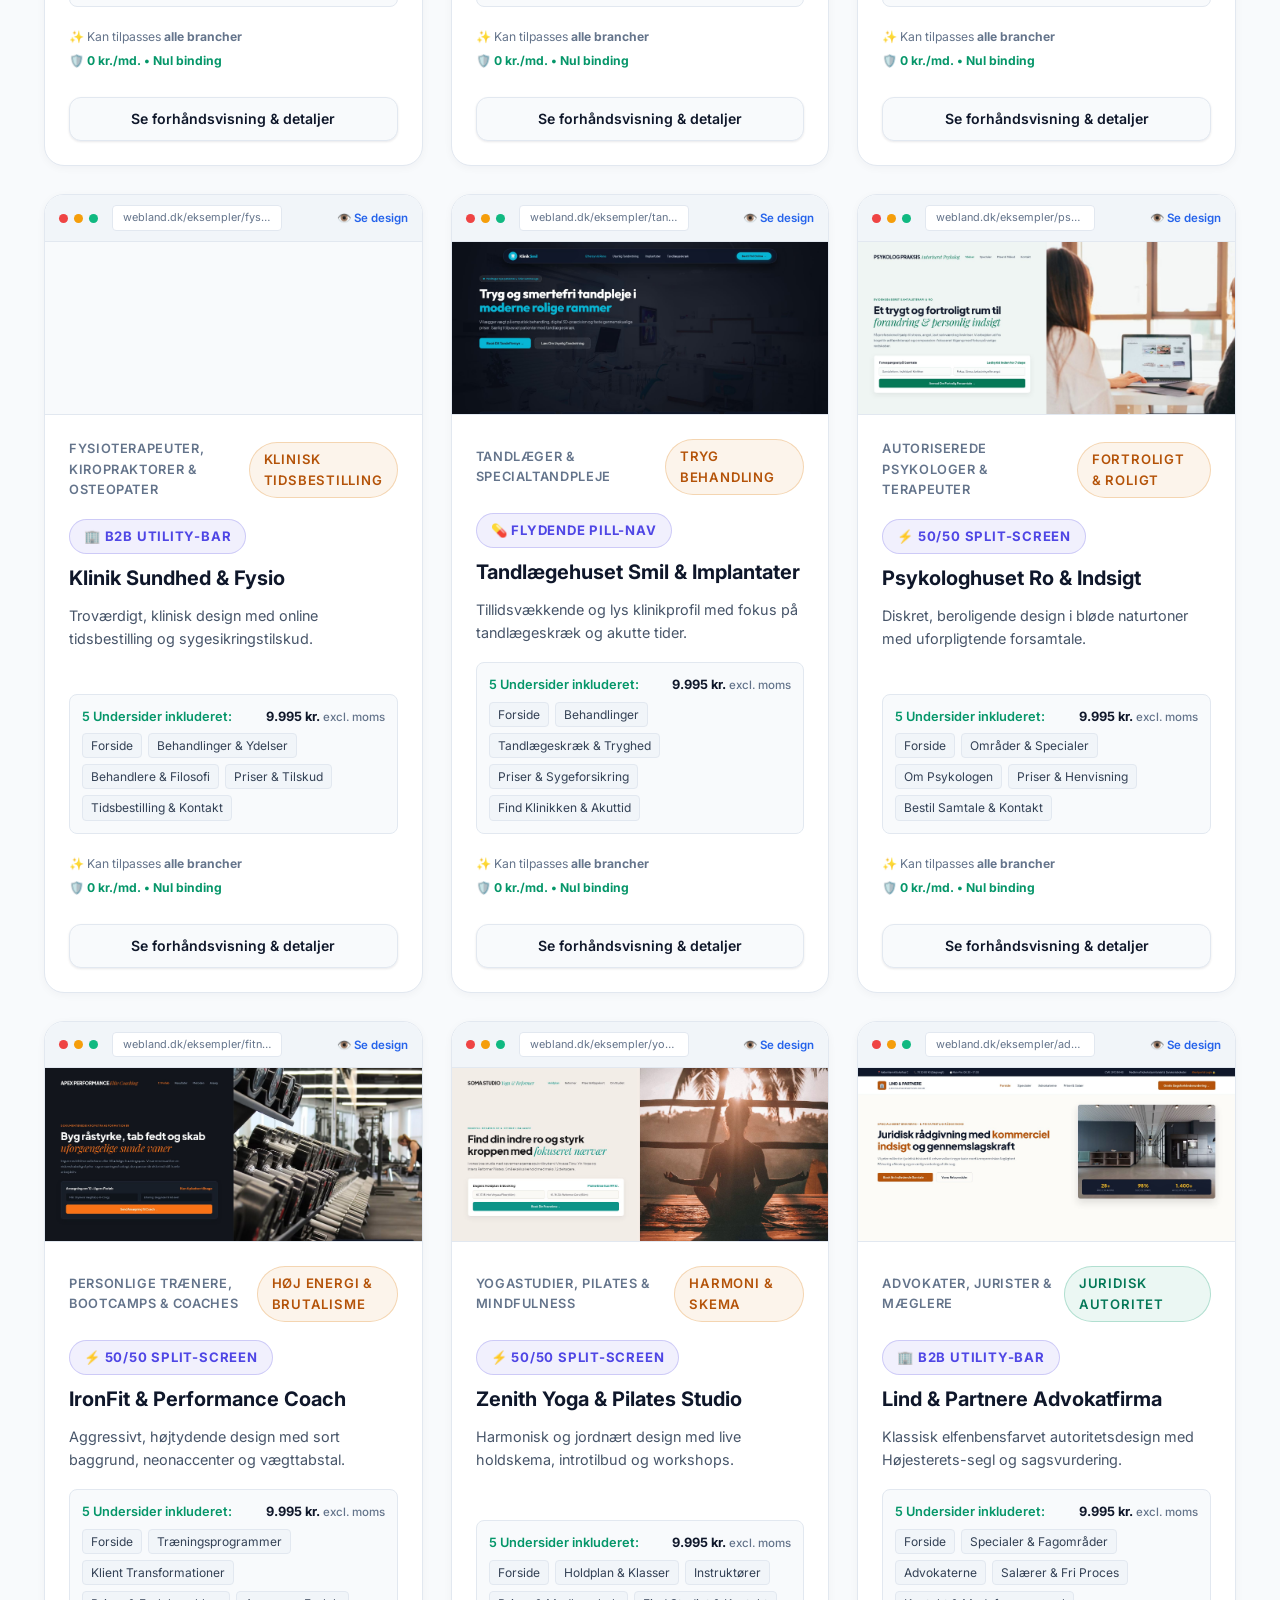
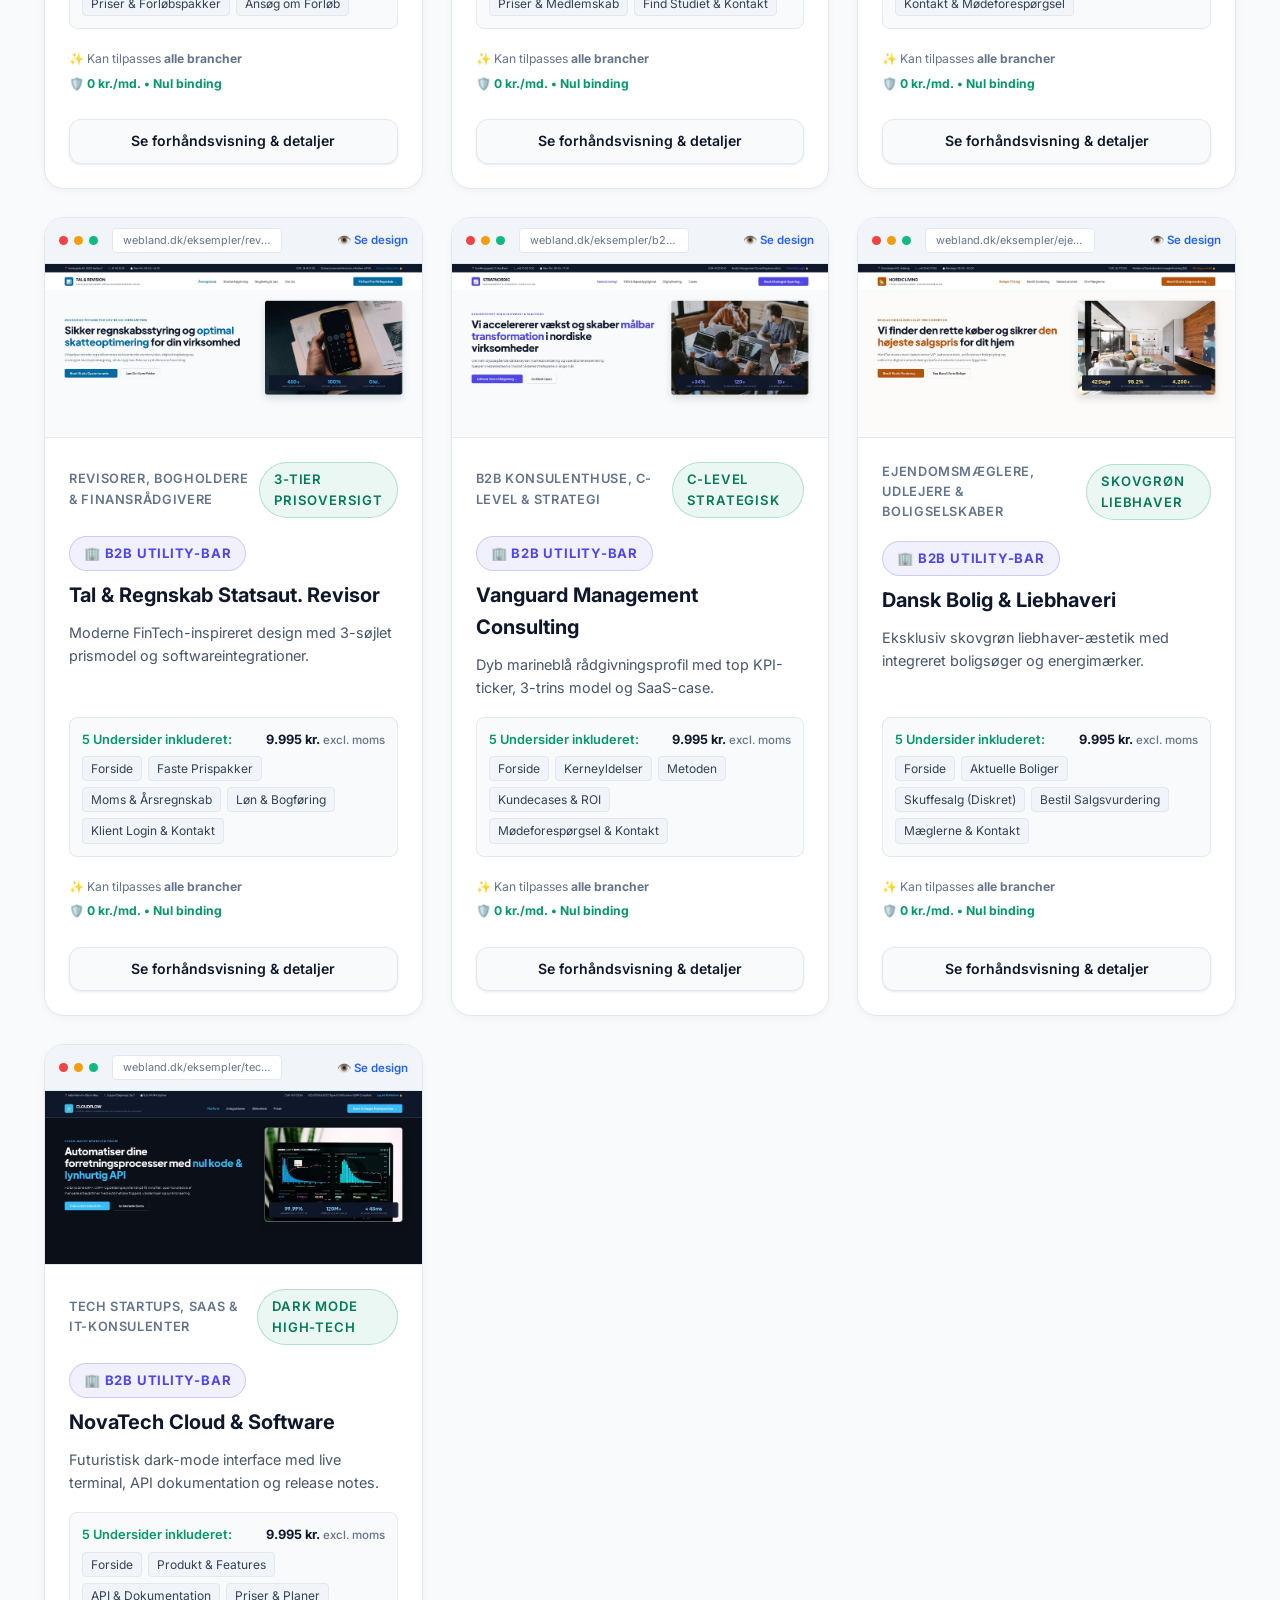
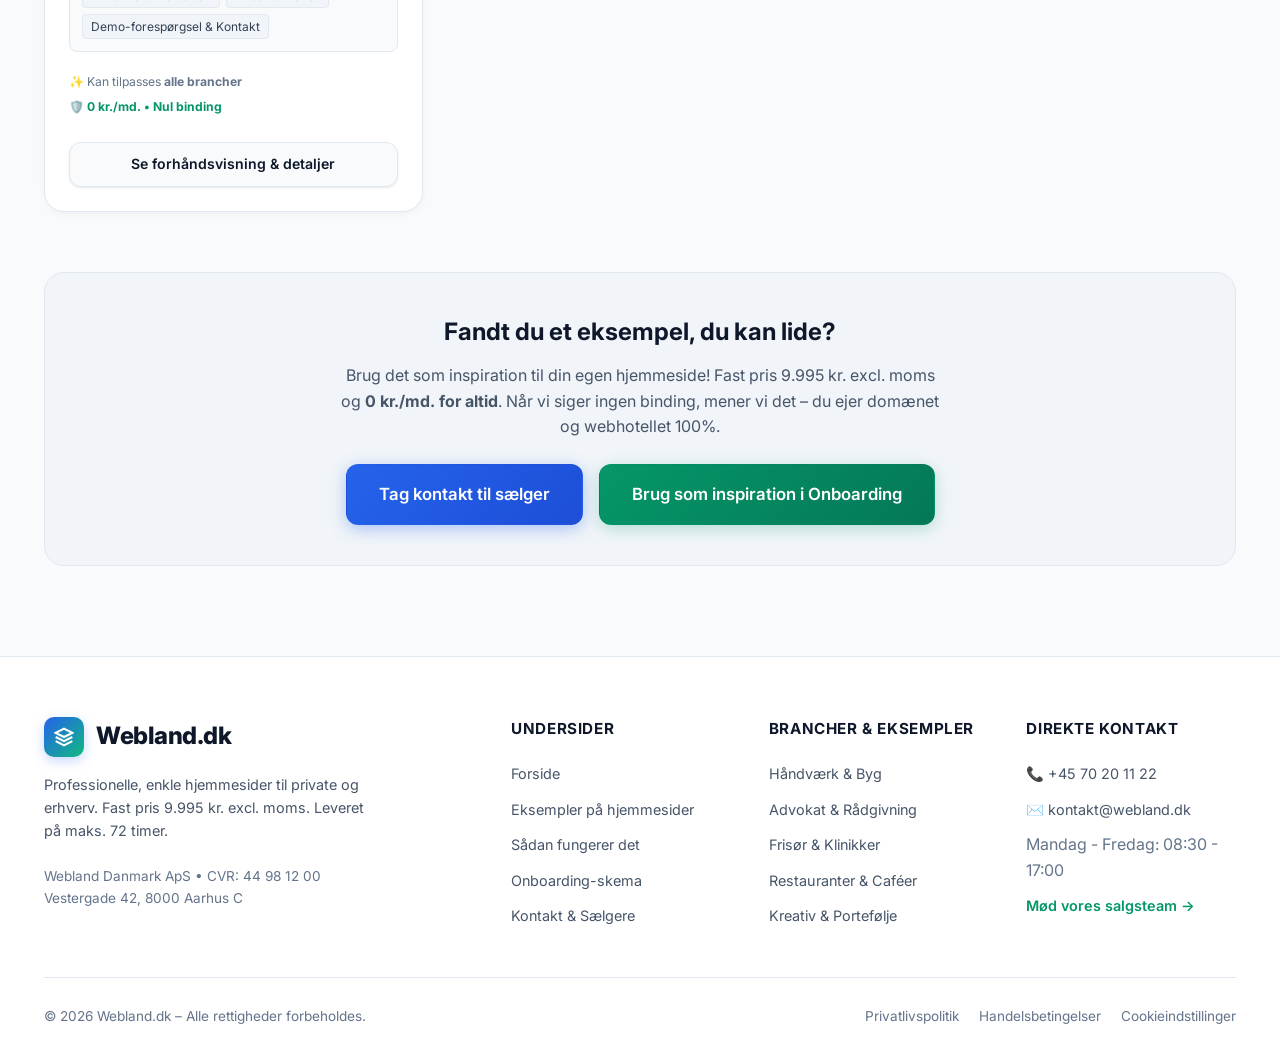
==== commit 94b746b4: "feat(optimize): a11y WCAG 2.1 AA, LCP/CLS performance, and full SEO OpenGraph/JSON-LD (v32.0)" ====
--- a/eksempler.html
+++ b/eksempler.html
@@ -6,13 +6,40 @@
   <meta name="color-scheme" content="light">
   <title>25 Eksempler på hjemmesider vi kan bygge | Webland.dk – Fast pris 9.995 kr.</title>
   <meta name="description" content="Se 25 konkrete eksempler på hjemmesider vi kan bygge. Brug dem som inspiration til dit eget webdesign med op til 5 undersider og levering på maks. 72 timer.">
+  <link rel="icon" type="image/svg+xml" href="favicon.svg">
+  <link rel="apple-touch-icon" href="favicon.svg">
+  <link rel="canonical" href="https://razirazidk-glitch.github.io/webland-preview/eksempler.html">
+  <meta property="og:type" content="website">
+  <meta property="og:locale" content="da_DK">
+  <meta property="og:site_name" content="Webland.dk">
+  <meta property="og:title" content="25 Eksempler på hjemmesider vi kan bygge | Webland.dk – Fast pris 9.995 kr.">
+  <meta property="og:description" content="Se 25 konkrete eksempler på hjemmesider vi kan bygge. Vælg frit layout og stilart til din virksomhed. Levering på maks. 72 timer til fast pris 9.995 kr.">
+  <meta property="og:url" content="https://razirazidk-glitch.github.io/webland-preview/eksempler.html">
+  <meta property="og:image" content="https://razirazidk-glitch.github.io/webland-preview/images/examples/arkitekt-design.jpg">
+  <meta property="og:image:width" content="1200">
+  <meta property="og:image:height" content="750">
+  <meta name="twitter:card" content="summary_large_image">
+  <meta name="twitter:title" content="25 Eksempler på hjemmesider | Webland.dk">
+  <meta name="twitter:description" content="Se 25 konkrete eksempler på hjemmesider vi kan bygge. Leveret på maks. 72 timer til fast pris 9.995 kr.">
+  <meta name="twitter:image" content="https://razirazidk-glitch.github.io/webland-preview/images/examples/arkitekt-design.jpg">
   <link rel="preconnect" href="https://fonts.googleapis.com">
   <link rel="preconnect" href="https://fonts.gstatic.com" crossorigin>
   <link href="https://fonts.googleapis.com/css2?family=Inter:wght@400;500;600;700;800&display=swap" rel="stylesheet">
-  <link rel="stylesheet" href="styles.css?v=31.0">
-  <meta http-equiv="Cache-Control" content="no-cache, no-store, must-revalidate">
-  <meta http-equiv="Pragma" content="no-cache">
-  <meta http-equiv="Expires" content="0">
+  <link rel="stylesheet" href="styles.css?v=32.0">
+  <script type="application/ld+json">
+  {
+    "@context": "https://schema.org",
+    "@type": "CollectionPage",
+    "name": "25 Eksempler på hjemmesider",
+    "description": "Galleri med 25 konkrete eksempler på hjemmesider vi kan bygge med op til 5 undersider til fast pris 9.995 kr. excl. moms.",
+    "url": "https://razirazidk-glitch.github.io/webland-preview/eksempler.html",
+    "provider": {
+      "@type": "Organization",
+      "name": "Webland Danmark ApS",
+      "url": "https://webland.dk"
+    }
+  }
+  </script>
   <style>
     :root {
       color-scheme: light !important;
@@ -69,7 +96,7 @@
   <!-- Header -->
   <header class="site-header">
     <div class="container nav-wrap">
-      <a href="index.html?v=31.0" class="brand-logo">
+      <a href="index.html?v=32.0" class="brand-logo">
         <div class="logo-icon">
           <svg width="22" height="22" viewBox="0 0 24 24" fill="none" stroke="currentColor" stroke-width="2.5">
             <polygon points="12 2 2 7 12 12 22 7 12 2"></polygon>
@@ -81,16 +108,16 @@
       </a>
 
       <ul class="nav-links" id="nav-links">
-        <li><a href="index.html?v=31.0">Forside</a></li>
-        <li><a href="eksempler.html?v=31.0" class="active">Eksempler på hjemmesider</a></li>
-        <li><a href="proces.html?v=31.0">Sådan fungerer det</a></li>
-        <li><a href="kontakt.html?v=31.0">Kontakt & Sælgere</a></li>
+        <li><a href="index.html?v=32.0">Forside</a></li>
+        <li><a href="eksempler.html?v=32.0" class="active">Eksempler på hjemmesider</a></li>
+        <li><a href="proces.html?v=32.0">Sådan fungerer det</a></li>
+        <li><a href="kontakt.html?v=32.0">Kontakt & Sælgere</a></li>
       </ul>
 
       <div class="nav-actions">
-        <a href="kontakt.html?v=31.0" class="btn btn-outline btn-sm">Ring mig op</a>
-        <a href="onboarding.html?v=31.0" class="btn btn-primary btn-sm">Udfyld Skema</a>
-        <button class="mobile-menu-btn" id="mobile-menu-btn" aria-label="Åbn menu">☰</button>
+        <a href="kontakt.html?v=32.0" class="btn btn-outline btn-sm">Ring mig op</a>
+        <a href="onboarding.html?v=32.0" class="btn btn-primary btn-sm">Udfyld Skema</a>
+        <button class="mobile-menu-btn" id="mobile-menu-btn" aria-label="Åbn menu" aria-expanded="false" aria-controls="nav-links">☰</button>
       </div>
     </div>
   </header>
@@ -119,24 +146,24 @@
     <section class="templates-section">
       <div class="container">
         <!-- Filter Bar: Brancher -->
-        <div class="filter-tabs">
-          <button class="filter-btn active" data-filter="all">Alle eksempler (25)</button>
-          <button class="filter-btn" data-filter="luksus">Luksus, Livsstil & Fancy (5)</button>
-          <button class="filter-btn" data-filter="handvaerk">Håndværk & Service (5)</button>
-          <button class="filter-btn" data-filter="gastronomi">Gastronomi & Oplevelser (5)</button>
-          <button class="filter-btn" data-filter="sundhed">Sundhed & Velvære (5)</button>
-          <button class="filter-btn" data-filter="erhverv">Erhverv, Finans & B2B (5)</button>
+        <div class="filter-tabs" role="toolbar" aria-label="Filtrer efter branche">
+          <button class="filter-btn active" data-filter="all" aria-pressed="true">Alle eksempler (25)</button>
+          <button class="filter-btn" data-filter="luksus" aria-pressed="false">Luksus, Livsstil & Fancy (5)</button>
+          <button class="filter-btn" data-filter="handvaerk" aria-pressed="false">Håndværk & Service (5)</button>
+          <button class="filter-btn" data-filter="gastronomi" aria-pressed="false">Gastronomi & Oplevelser (5)</button>
+          <button class="filter-btn" data-filter="sundhed" aria-pressed="false">Sundhed & Velvære (5)</button>
+          <button class="filter-btn" data-filter="erhverv" aria-pressed="false">Erhverv, Finans & B2B (5)</button>
         </div>
 
         <!-- Filter Bar: Layout-Arkitektur -->
-        <div class="layout-filter-wrapper">
+        <div class="layout-filter-wrapper" role="toolbar" aria-label="Filtrer efter layout-stil">
           <span class="filter-layout-label">📐 Vælg layout-stil:</span>
-          <button class="filter-layout-btn active" data-layout="all">Alle layouts (25)</button>
-          <button class="filter-layout-btn" data-layout="centreret">🏛️ Centreret Luksus (5)</button>
-          <button class="filter-layout-btn" data-layout="sidebar">📐 Vertikal Sidebar (2)</button>
-          <button class="filter-layout-btn" data-layout="pill">💊 Flydende Pill-Nav (5)</button>
-          <button class="filter-layout-btn" data-layout="split">⚡ 50/50 Split-Screen (5)</button>
-          <button class="filter-layout-btn" data-layout="b2b">🏢 B2B Utility-bar (8)</button>
+          <button class="filter-layout-btn active" data-layout="all" aria-pressed="true">Alle layouts (25)</button>
+          <button class="filter-layout-btn" data-layout="centreret" aria-pressed="false">🏛️ Centreret Luksus (5)</button>
+          <button class="filter-layout-btn" data-layout="sidebar" aria-pressed="false">📐 Vertikal Sidebar (2)</button>
+          <button class="filter-layout-btn" data-layout="pill" aria-pressed="false">💊 Flydende Pill-Nav (5)</button>
+          <button class="filter-layout-btn" data-layout="split" aria-pressed="false">⚡ 50/50 Split-Screen (5)</button>
+          <button class="filter-layout-btn" data-layout="b2b" aria-pressed="false">🏢 B2B Utility-bar (8)</button>
         </div>
 
         <!-- 25 eksempler grid -->
@@ -151,8 +178,8 @@
             Brug det som inspiration til din egen hjemmeside! Fast pris 9.995 kr. excl. moms og <strong>0 kr./md. for altid</strong>. Når vi siger ingen binding, mener vi det – du ejer domænet og webhotellet 100%.
           </p>
           <div style="display: flex; justify-content: center; gap: 16px; flex-wrap: wrap;">
-            <a href="kontakt.html?v=31.0" class="btn btn-primary btn-lg">Tag kontakt til sælger</a>
-            <a href="onboarding.html?v=31.0" class="btn btn-emerald btn-lg">Brug som inspiration i Onboarding</a>
+            <a href="kontakt.html?v=32.0" class="btn btn-primary btn-lg">Tag kontakt til sælger</a>
+            <a href="onboarding.html?v=32.0" class="btn btn-emerald btn-lg">Brug som inspiration i Onboarding</a>
           </div>
         </div>
       </div>
@@ -164,7 +191,7 @@
     <div class="container">
       <div class="footer-grid">
         <div class="footer-brand">
-          <a href="index.html?v=31.0" class="brand-logo" style="margin-bottom: 8px;">
+          <a href="index.html?v=32.0" class="brand-logo" style="margin-bottom: 8px;">
             <div class="logo-icon">
               <svg width="20" height="20" viewBox="0 0 24 24" fill="none" stroke="currentColor" stroke-width="2.5">
                 <polygon points="12 2 2 7 12 12 22 7 12 2"></polygon>
@@ -186,22 +213,22 @@
         <div class="footer-col">
           <h4>Undersider</h4>
           <ul class="footer-links">
-            <li><a href="index.html?v=31.0">Forside</a></li>
-            <li><a href="eksempler.html?v=31.0">Eksempler på hjemmesider</a></li>
-            <li><a href="proces.html?v=31.0">Sådan fungerer det</a></li>
-            <li><a href="onboarding.html?v=31.0">Onboarding-skema</a></li>
-            <li><a href="kontakt.html?v=31.0">Kontakt & Sælgere</a></li>
+            <li><a href="index.html?v=32.0">Forside</a></li>
+            <li><a href="eksempler.html?v=32.0">Eksempler på hjemmesider</a></li>
+            <li><a href="proces.html?v=32.0">Sådan fungerer det</a></li>
+            <li><a href="onboarding.html?v=32.0">Onboarding-skema</a></li>
+            <li><a href="kontakt.html?v=32.0">Kontakt & Sælgere</a></li>
           </ul>
         </div>
 
         <div class="footer-col">
           <h4>Brancher & Eksempler</h4>
           <ul class="footer-links">
-            <li><a href="eksempler.html?v=31.0">Håndværk & Byg</a></li>
-            <li><a href="eksempler.html?v=31.0">Advokat & Rådgivning</a></li>
-            <li><a href="eksempler.html?v=31.0">Frisør & Klinikker</a></li>
-            <li><a href="eksempler.html?v=31.0">Restauranter & Caféer</a></li>
-            <li><a href="eksempler.html?v=31.0">Kreativ & Portefølje</a></li>
+            <li><a href="eksempler.html?v=32.0">Håndværk & Byg</a></li>
+            <li><a href="eksempler.html?v=32.0">Advokat & Rådgivning</a></li>
+            <li><a href="eksempler.html?v=32.0">Frisør & Klinikker</a></li>
+            <li><a href="eksempler.html?v=32.0">Restauranter & Caféer</a></li>
+            <li><a href="eksempler.html?v=32.0">Kreativ & Portefølje</a></li>
           </ul>
         </div>
 
@@ -211,7 +238,7 @@
             <li><a href="tel:+4570201122">📞 +45 70 20 11 22</a></li>
             <li><a href="mailto:kontakt@webland.dk">✉️ kontakt@webland.dk</a></li>
             <li><span style="color: var(--color-text-dim);">Mandag - Fredag: 08:30 - 17:00</span></li>
-            <li><a href="kontakt.html?v=31.0" style="color: #059669; font-weight: 600;">Mød vores salgsteam →</a></li>
+            <li><a href="kontakt.html?v=32.0" style="color: #059669; font-weight: 600;">Mød vores salgsteam →</a></li>
           </ul>
         </div>
       </div>
@@ -228,9 +255,9 @@
   </footer>
 
   <!-- Modal: Eksempel Detaljer & Preview -->
-  <div class="modal-overlay" id="template-modal">
+  <div class="modal-overlay" id="template-modal" role="dialog" aria-modal="true" aria-labelledby="modal-title" aria-hidden="true">
     <div class="modal-dialog">
-      <button class="modal-close-btn" id="modal-close-btn" aria-label="Luk modal">✕</button>
+      <button class="modal-close-btn" id="modal-close-btn" aria-label="Luk forhåndsvisning">✕</button>
       
       <div class="modal-header-banner" id="modal-banner">
         <div style="display: flex; align-items: center; gap: 10px; flex-wrap: wrap; margin-bottom: 8px;">
@@ -285,7 +312,7 @@
           </div>
           <div style="display: flex; gap: 10px; align-items: center; flex-wrap: wrap;">
             <button type="button" class="btn btn-outline" onclick="closeModal()">Luk forhåndsvisning</button>
-            <a href="onboarding.html?v=31.0" class="btn btn-primary">
+            <a href="onboarding.html?v=32.0" class="btn btn-primary">
               Gå til skema for at vælge design →
             </a>
           </div>
@@ -295,7 +322,7 @@
   </div>
 
   <div class="toast-container" id="toast-container"></div>
-  <script src="templates-data.js?v=31.0"></script>
-  <script src="app.js?v=31.0"></script>
+  <script src="templates-data.js?v=32.0"></script>
+  <script src="app.js?v=32.0"></script>
 </body>
 </html>
--- a/styles.css
+++ b/styles.css
@@ -313,10 +313,20 @@
 .mobile-menu-btn {
   display: none;
   background: none;
-  border: none;
+  border: 1px solid var(--color-border);
+  border-radius: var(--radius-sm);
   color: var(--color-text);
   font-size: 1.5rem;
   cursor: pointer;
+  min-width: 44px;
+  min-height: 44px;
+  align-items: center;
+  justify-content: center;
+  transition: var(--transition-fast);
+}
+
+.mobile-menu-btn:hover {
+  background: var(--color-bg-secondary);
 }
 
 /* ==========================================================================
@@ -2308,6 +2318,10 @@
 }
 
 .faq-question {
+  width: 100%;
+  background: none;
+  border: none;
+  text-align: left;
   padding: 22px 28px;
   font-size: 1.05rem;
   font-weight: 600;
@@ -2676,7 +2690,7 @@
     display: none;
   }
   .mobile-menu-btn {
-    display: block;
+    display: inline-flex;
   }
   .process-steps-grid {
     grid-template-columns: 1fr;
@@ -2831,7 +2845,57 @@
   .filter-layout-label {
     width: 100%;
     margin-bottom: 4px;
-  }
-}
-
-
+}
+
+/* ==========================================================================
+   Accessibility (a11y) & Performance Enhancements
+   ========================================================================== */
+.sr-only {
+  position: absolute;
+  width: 1px;
+  height: 1px;
+  padding: 0;
+  margin: -1px;
+  overflow: hidden;
+  clip: rect(0, 0, 0, 0);
+  white-space: nowrap;
+  border-width: 0;
+}
+
+:focus-visible {
+  outline: 2px solid var(--color-primary);
+  outline-offset: 2px;
+}
+
+.mockup-preview:focus-visible,
+.filter-btn:focus-visible,
+.filter-layout-btn:focus-visible,
+.email-checkbox-card:focus-visible,
+.color-mode-card:focus-visible,
+.neutral-choice-card:focus-visible,
+.logo-radio-card:focus-visible,
+.upload-dropzone:focus-visible,
+.faq-question:focus-visible,
+.btn:focus-visible {
+  outline: 2px solid var(--color-primary);
+  outline-offset: 2px;
+}
+
+/* Ensure smooth image layout without CLS */
+.mockup-card-img {
+  aspect-ratio: 16 / 10;
+  object-fit: cover;
+  width: 100%;
+  height: auto;
+}
+
+/* Content visibility optimization for heavy lists */
+.templates-grid {
+  content-visibility: auto;
+  contain-intrinsic-size: 1000px;
+}
+
+.faq-list {
+  content-visibility: auto;
+  contain-intrinsic-size: 600px;
+}
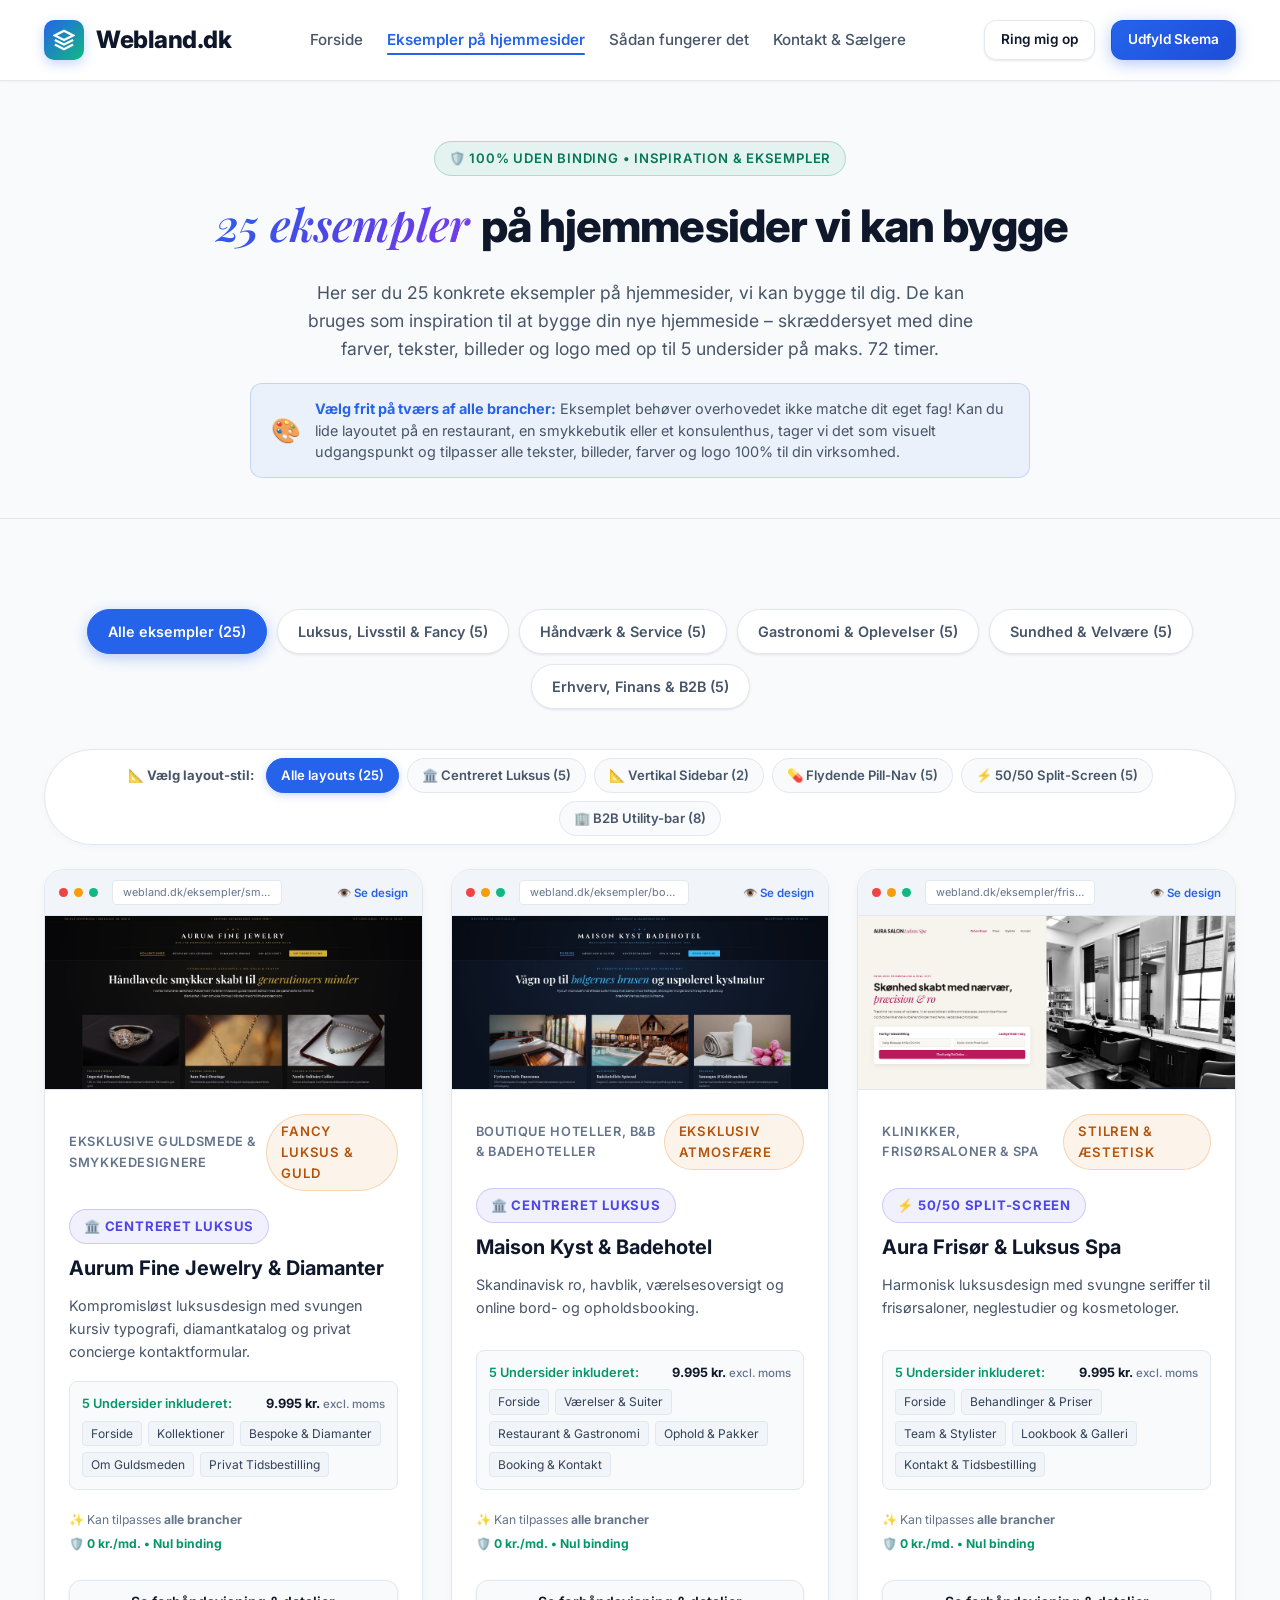
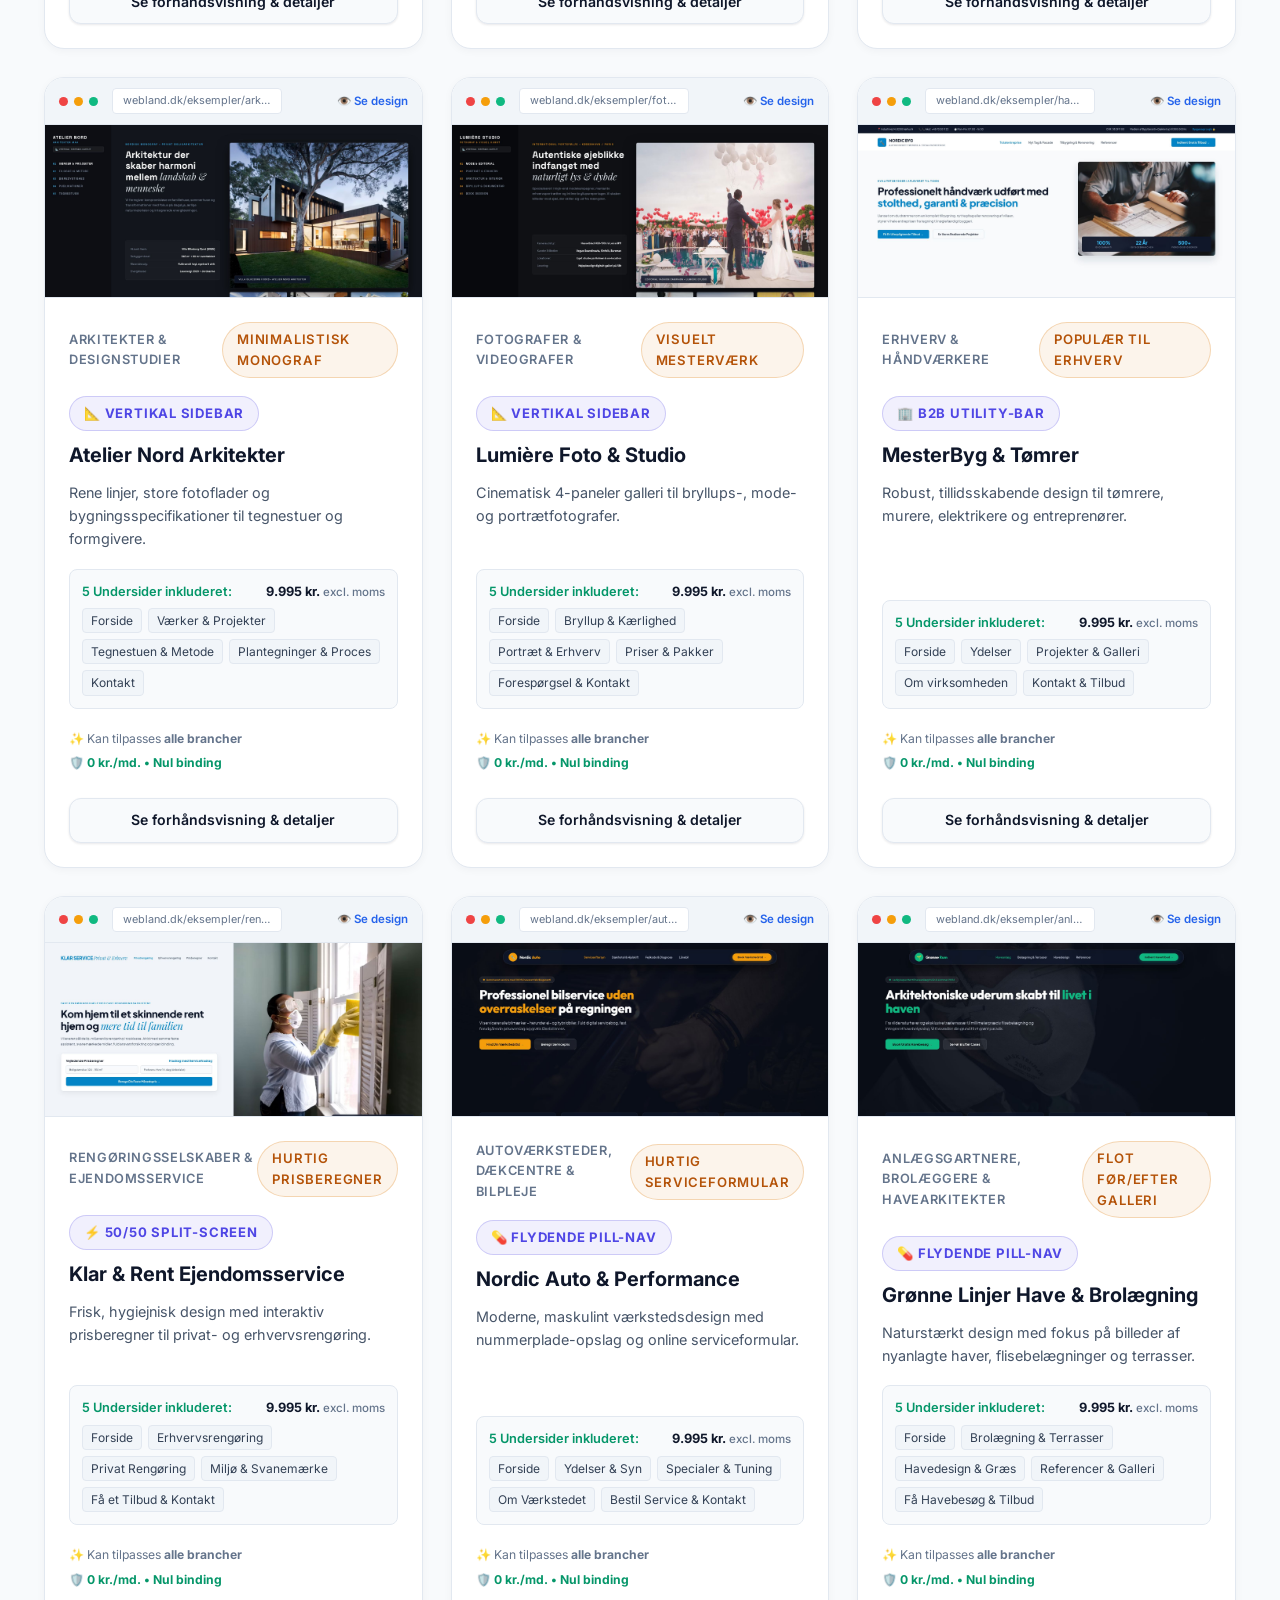
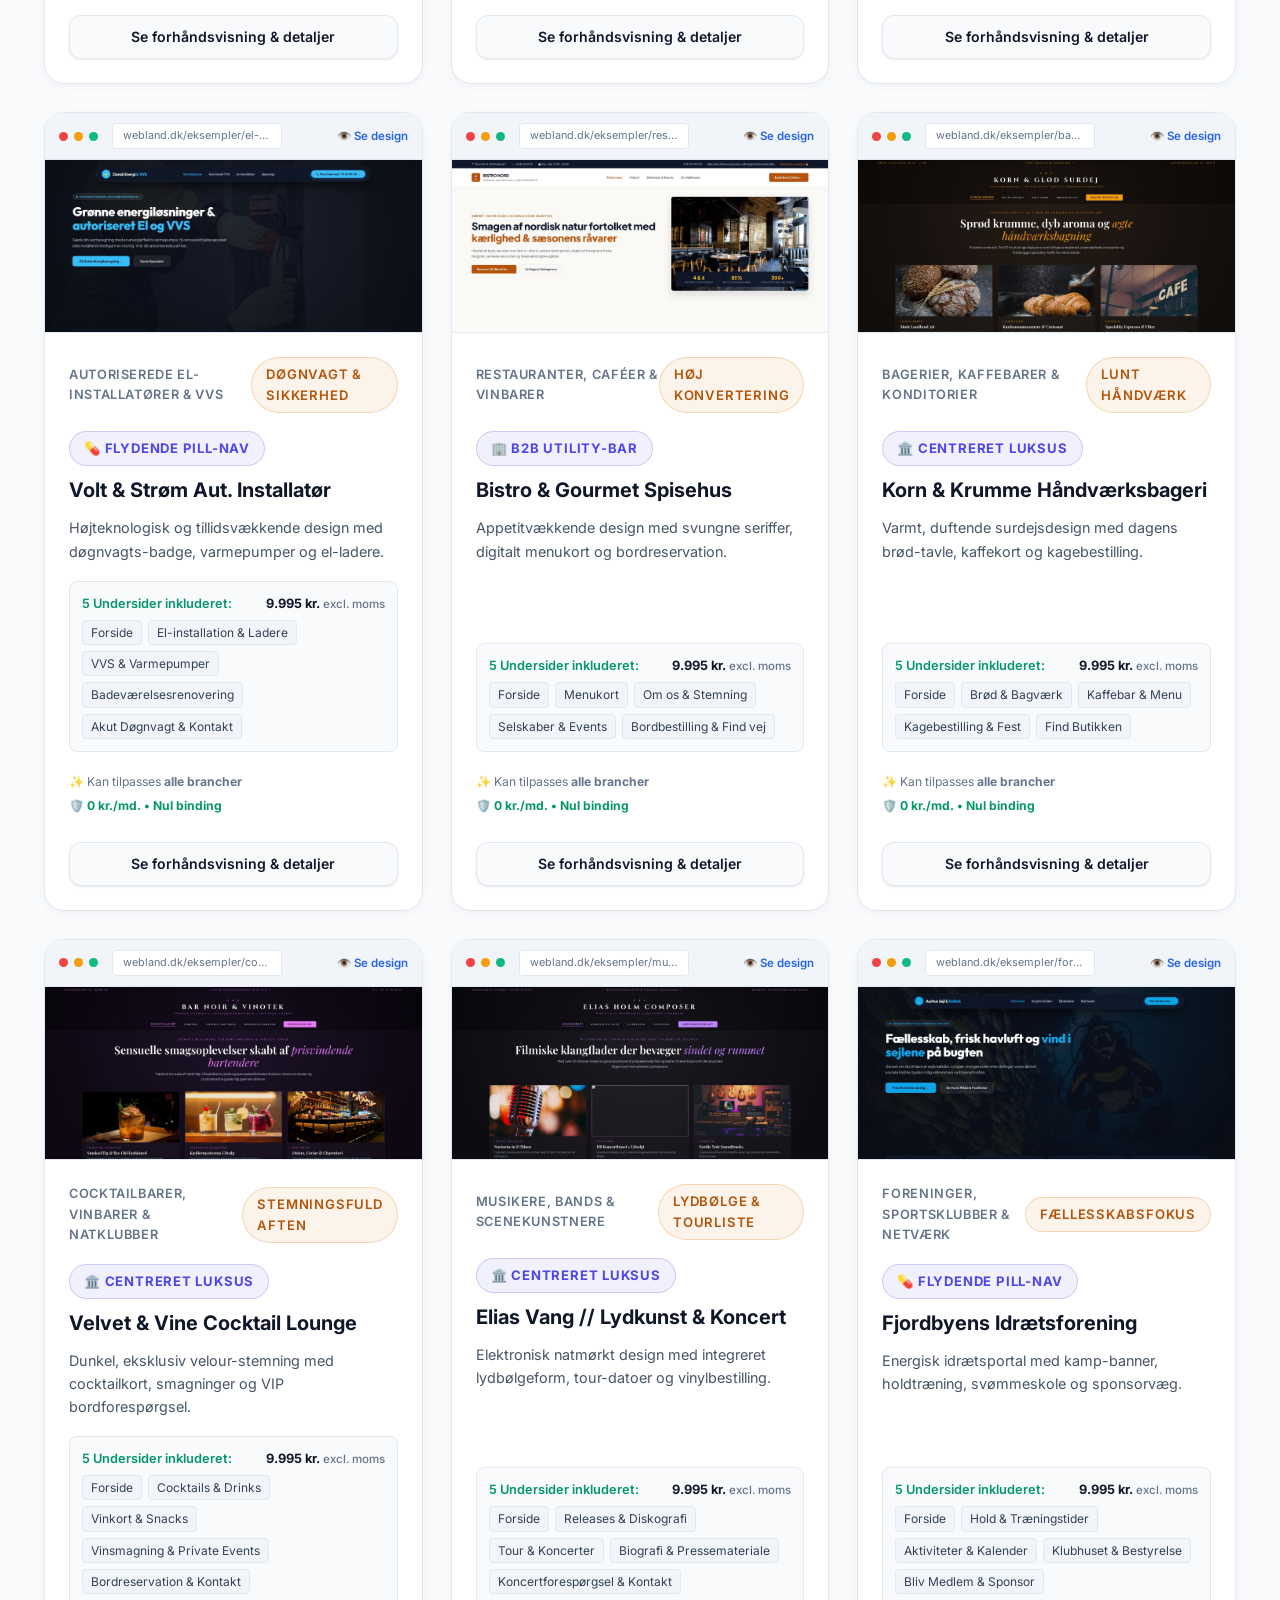
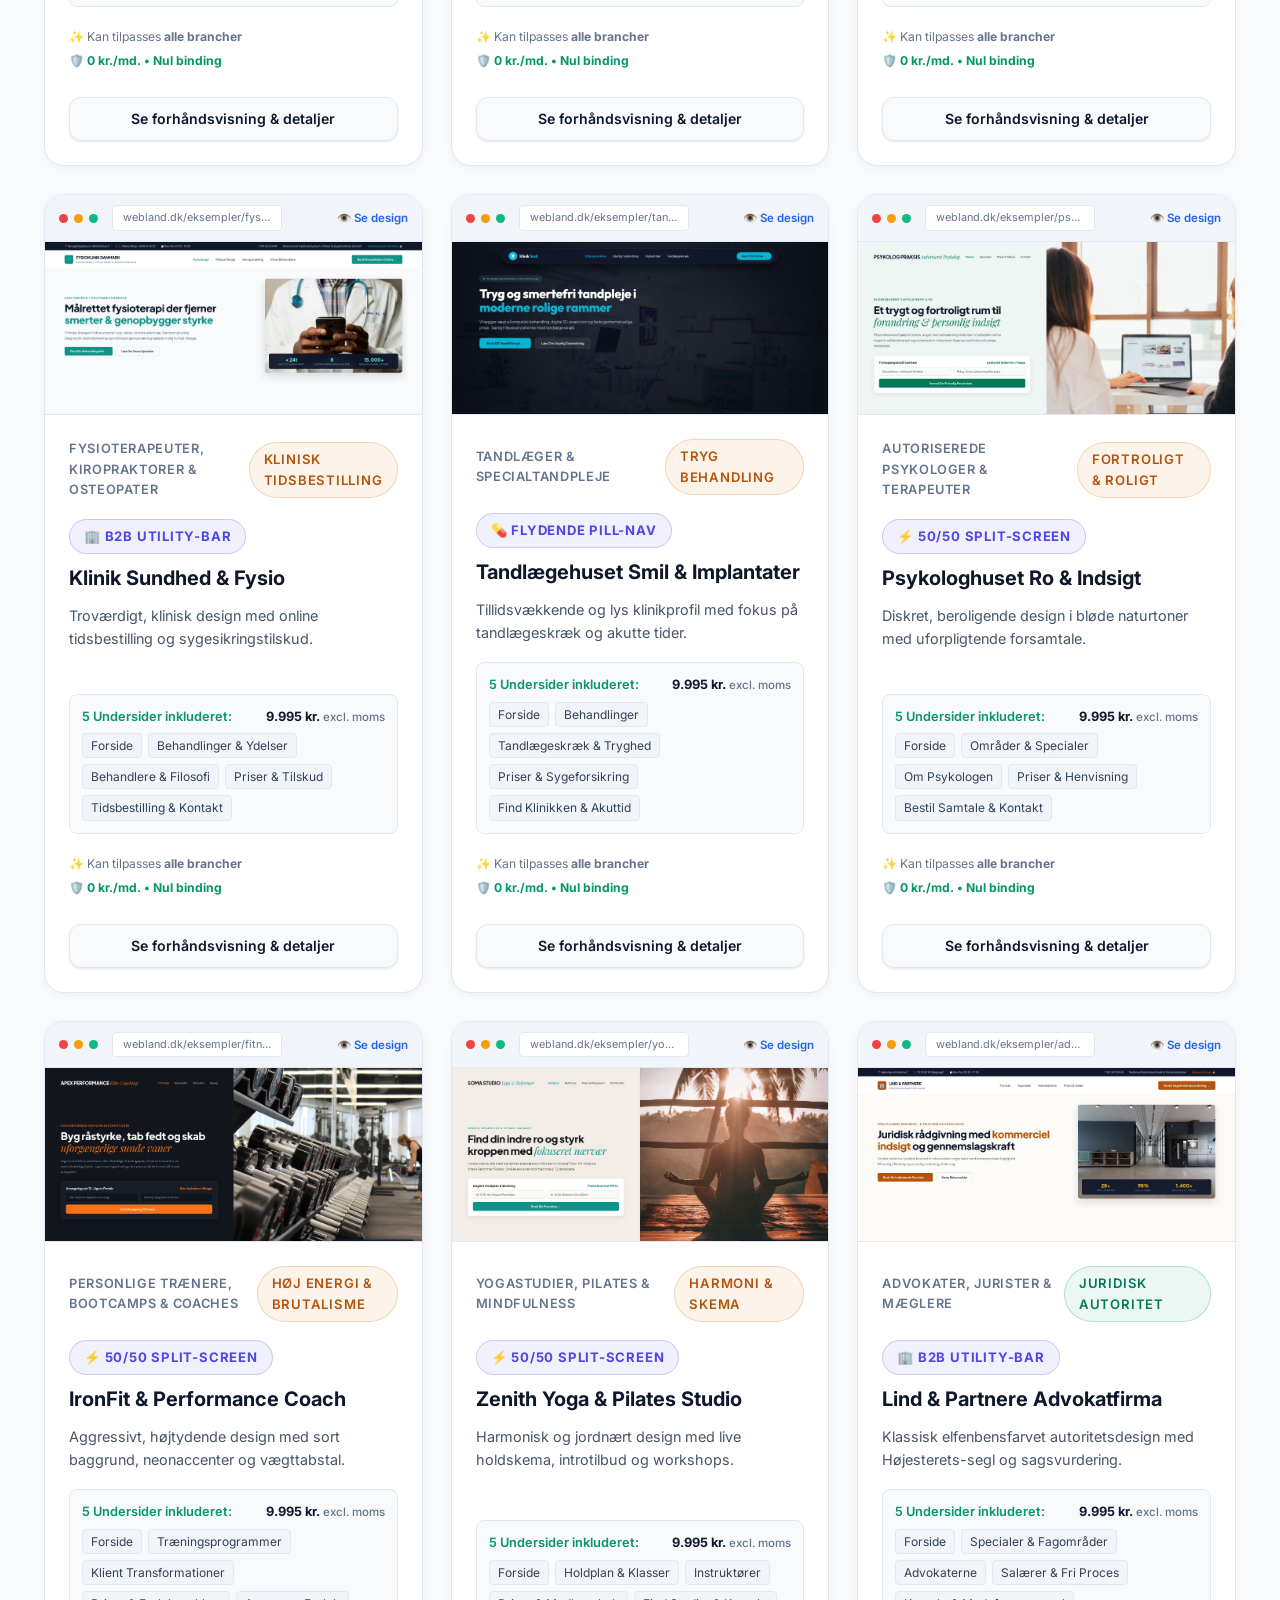
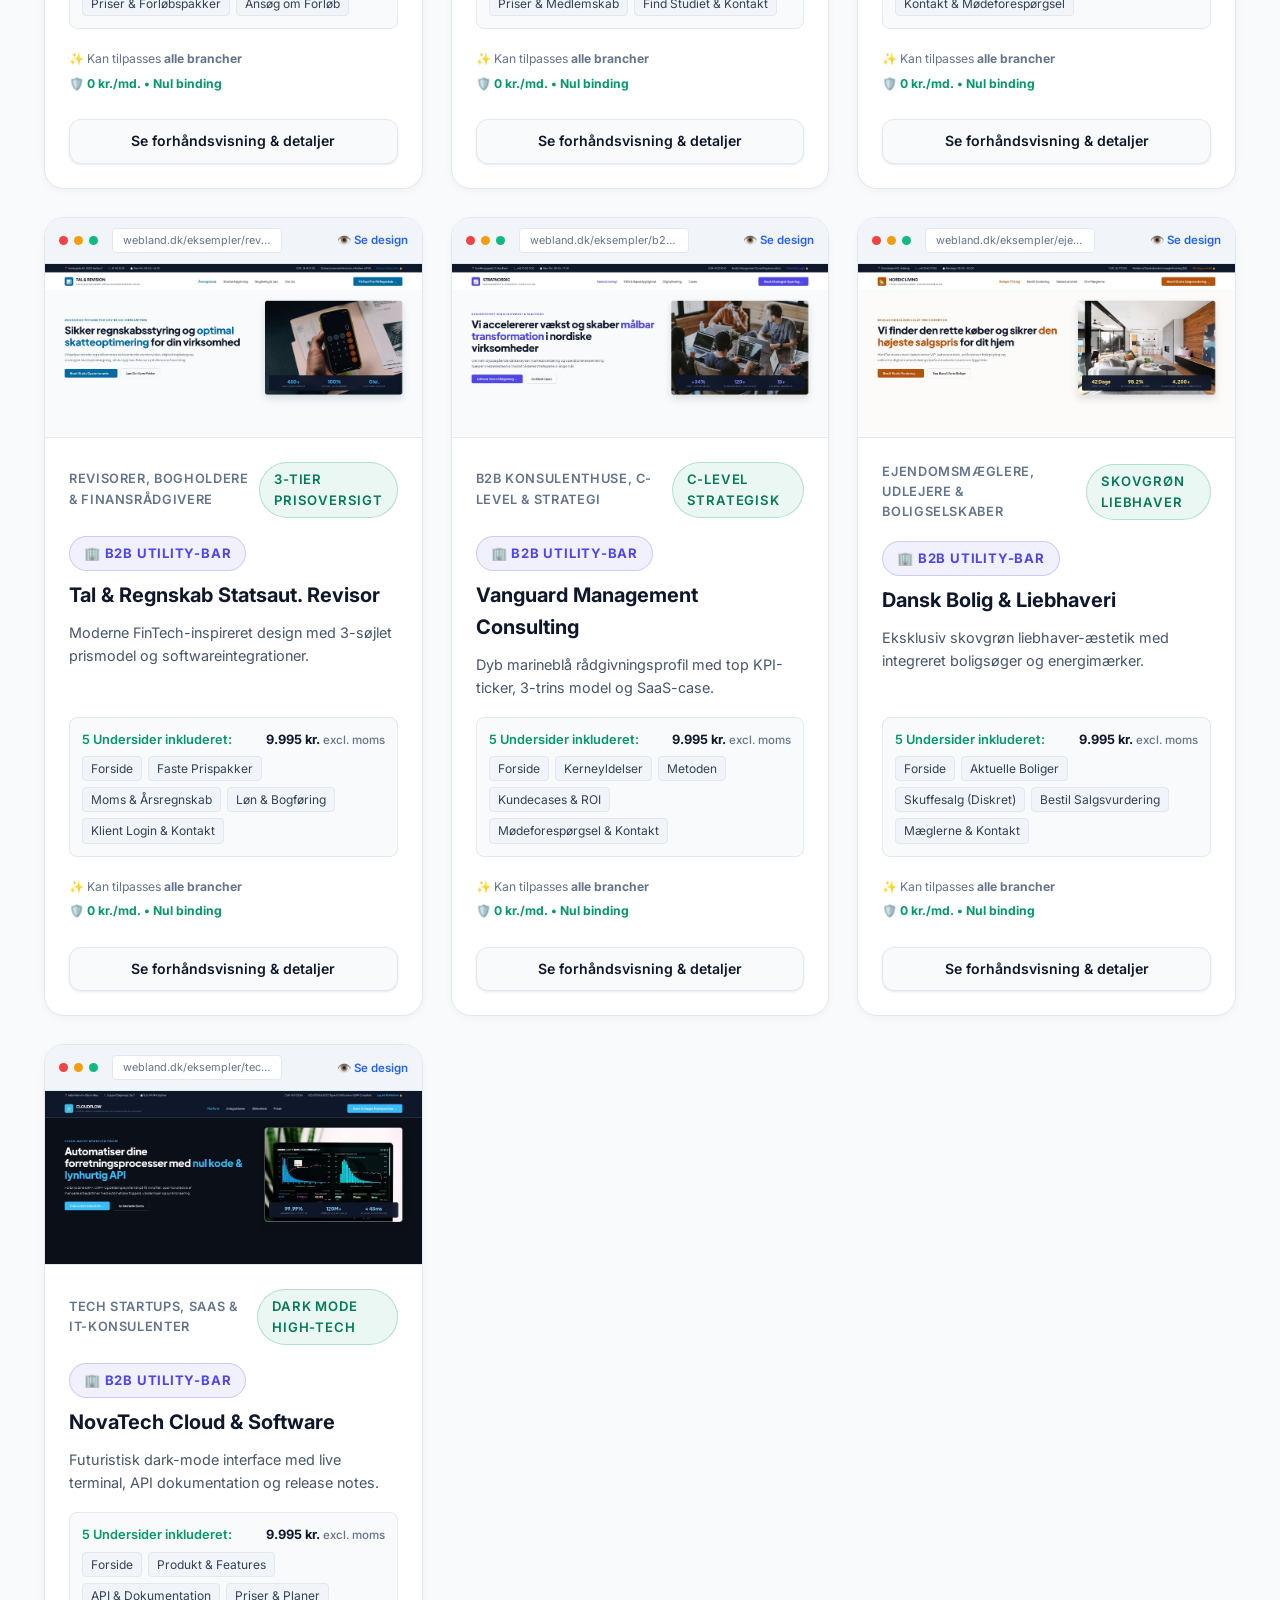
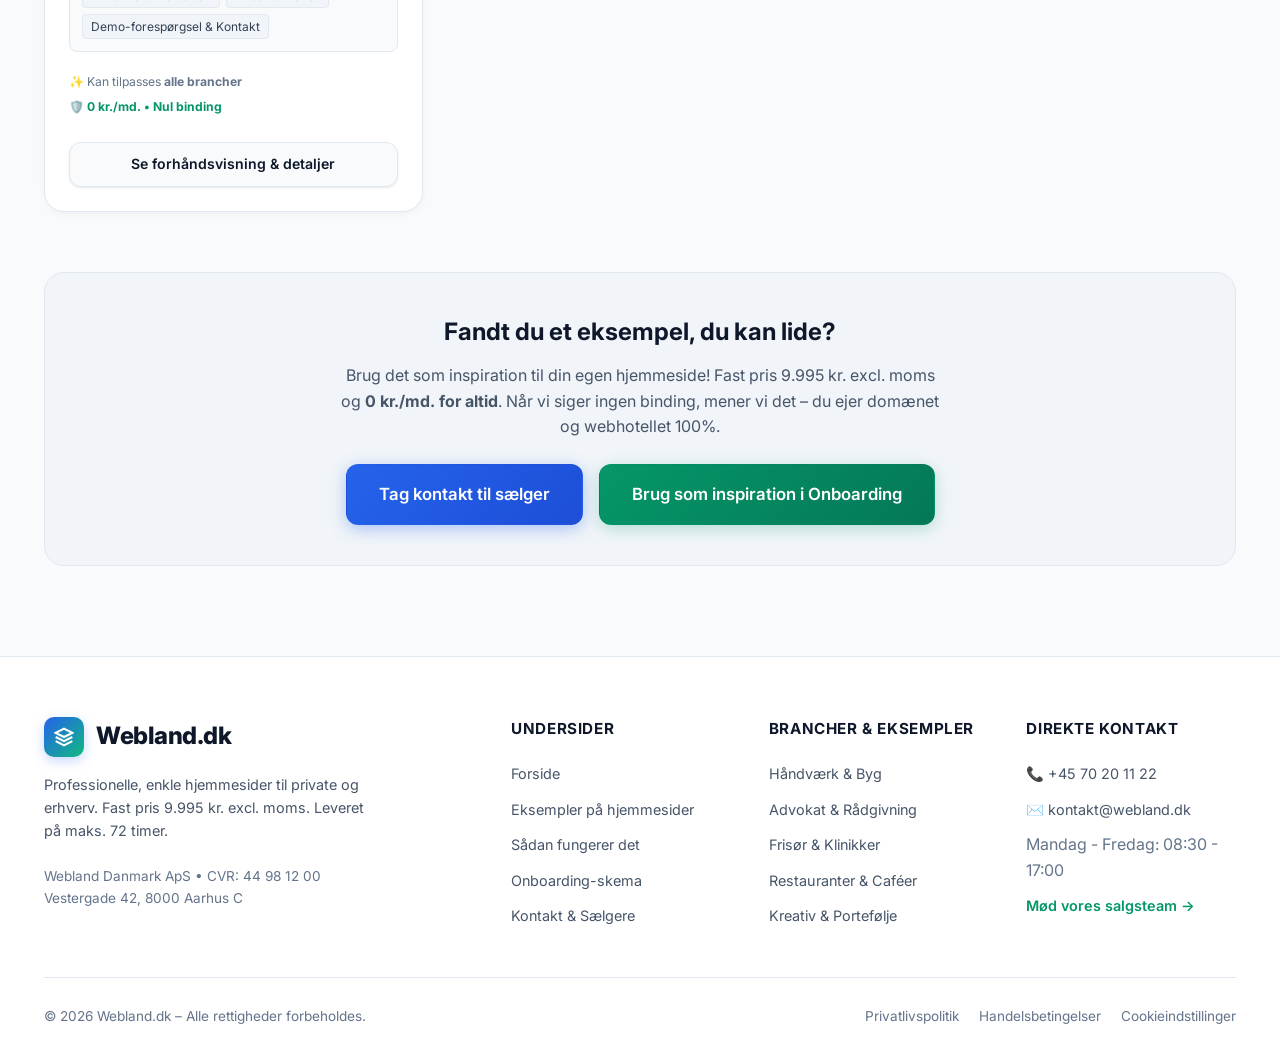
==== commit b84f4f4c: "feat(onboarding): add physical address, sales rep selector, dynamic 5-page quota counter, custom pag" ====
--- a/eksempler.html
+++ b/eksempler.html
@@ -25,7 +25,7 @@
   <link rel="preconnect" href="https://fonts.googleapis.com">
   <link rel="preconnect" href="https://fonts.gstatic.com" crossorigin>
   <link href="https://fonts.googleapis.com/css2?family=Inter:wght@400;500;600;700;800&display=swap" rel="stylesheet">
-  <link rel="stylesheet" href="styles.css?v=32.0">
+  <link rel="stylesheet" href="styles.css?v=33.0">
   <script type="application/ld+json">
   {
     "@context": "https://schema.org",
@@ -96,7 +96,7 @@
   <!-- Header -->
   <header class="site-header">
     <div class="container nav-wrap">
-      <a href="index.html?v=32.0" class="brand-logo">
+      <a href="index.html?v=33.0" class="brand-logo">
         <div class="logo-icon">
           <svg width="22" height="22" viewBox="0 0 24 24" fill="none" stroke="currentColor" stroke-width="2.5">
             <polygon points="12 2 2 7 12 12 22 7 12 2"></polygon>
@@ -108,15 +108,15 @@
       </a>
 
       <ul class="nav-links" id="nav-links">
-        <li><a href="index.html?v=32.0">Forside</a></li>
-        <li><a href="eksempler.html?v=32.0" class="active">Eksempler på hjemmesider</a></li>
-        <li><a href="proces.html?v=32.0">Sådan fungerer det</a></li>
-        <li><a href="kontakt.html?v=32.0">Kontakt & Sælgere</a></li>
+        <li><a href="index.html?v=33.0">Forside</a></li>
+        <li><a href="eksempler.html?v=33.0" class="active">Eksempler på hjemmesider</a></li>
+        <li><a href="proces.html?v=33.0">Sådan fungerer det</a></li>
+        <li><a href="kontakt.html?v=33.0">Kontakt & Sælgere</a></li>
       </ul>
 
       <div class="nav-actions">
-        <a href="kontakt.html?v=32.0" class="btn btn-outline btn-sm">Ring mig op</a>
-        <a href="onboarding.html?v=32.0" class="btn btn-primary btn-sm">Udfyld Skema</a>
+        <a href="kontakt.html?v=33.0" class="btn btn-outline btn-sm">Ring mig op</a>
+        <a href="onboarding.html?v=33.0" class="btn btn-primary btn-sm">Udfyld Skema</a>
         <button class="mobile-menu-btn" id="mobile-menu-btn" aria-label="Åbn menu" aria-expanded="false" aria-controls="nav-links">☰</button>
       </div>
     </div>
@@ -178,8 +178,8 @@
             Brug det som inspiration til din egen hjemmeside! Fast pris 9.995 kr. excl. moms og <strong>0 kr./md. for altid</strong>. Når vi siger ingen binding, mener vi det – du ejer domænet og webhotellet 100%.
           </p>
           <div style="display: flex; justify-content: center; gap: 16px; flex-wrap: wrap;">
-            <a href="kontakt.html?v=32.0" class="btn btn-primary btn-lg">Tag kontakt til sælger</a>
-            <a href="onboarding.html?v=32.0" class="btn btn-emerald btn-lg">Brug som inspiration i Onboarding</a>
+            <a href="kontakt.html?v=33.0" class="btn btn-primary btn-lg">Tag kontakt til sælger</a>
+            <a href="onboarding.html?v=33.0" class="btn btn-emerald btn-lg">Brug som inspiration i Onboarding</a>
           </div>
         </div>
       </div>
@@ -191,7 +191,7 @@
     <div class="container">
       <div class="footer-grid">
         <div class="footer-brand">
-          <a href="index.html?v=32.0" class="brand-logo" style="margin-bottom: 8px;">
+          <a href="index.html?v=33.0" class="brand-logo" style="margin-bottom: 8px;">
             <div class="logo-icon">
               <svg width="20" height="20" viewBox="0 0 24 24" fill="none" stroke="currentColor" stroke-width="2.5">
                 <polygon points="12 2 2 7 12 12 22 7 12 2"></polygon>
@@ -213,22 +213,22 @@
         <div class="footer-col">
           <h4>Undersider</h4>
           <ul class="footer-links">
-            <li><a href="index.html?v=32.0">Forside</a></li>
-            <li><a href="eksempler.html?v=32.0">Eksempler på hjemmesider</a></li>
-            <li><a href="proces.html?v=32.0">Sådan fungerer det</a></li>
-            <li><a href="onboarding.html?v=32.0">Onboarding-skema</a></li>
-            <li><a href="kontakt.html?v=32.0">Kontakt & Sælgere</a></li>
+            <li><a href="index.html?v=33.0">Forside</a></li>
+            <li><a href="eksempler.html?v=33.0">Eksempler på hjemmesider</a></li>
+            <li><a href="proces.html?v=33.0">Sådan fungerer det</a></li>
+            <li><a href="onboarding.html?v=33.0">Onboarding-skema</a></li>
+            <li><a href="kontakt.html?v=33.0">Kontakt & Sælgere</a></li>
           </ul>
         </div>
 
         <div class="footer-col">
           <h4>Brancher & Eksempler</h4>
           <ul class="footer-links">
-            <li><a href="eksempler.html?v=32.0">Håndværk & Byg</a></li>
-            <li><a href="eksempler.html?v=32.0">Advokat & Rådgivning</a></li>
-            <li><a href="eksempler.html?v=32.0">Frisør & Klinikker</a></li>
-            <li><a href="eksempler.html?v=32.0">Restauranter & Caféer</a></li>
-            <li><a href="eksempler.html?v=32.0">Kreativ & Portefølje</a></li>
+            <li><a href="eksempler.html?v=33.0">Håndværk & Byg</a></li>
+            <li><a href="eksempler.html?v=33.0">Advokat & Rådgivning</a></li>
+            <li><a href="eksempler.html?v=33.0">Frisør & Klinikker</a></li>
+            <li><a href="eksempler.html?v=33.0">Restauranter & Caféer</a></li>
+            <li><a href="eksempler.html?v=33.0">Kreativ & Portefølje</a></li>
           </ul>
         </div>
 
@@ -238,7 +238,7 @@
             <li><a href="tel:+4570201122">📞 +45 70 20 11 22</a></li>
             <li><a href="mailto:kontakt@webland.dk">✉️ kontakt@webland.dk</a></li>
             <li><span style="color: var(--color-text-dim);">Mandag - Fredag: 08:30 - 17:00</span></li>
-            <li><a href="kontakt.html?v=32.0" style="color: #059669; font-weight: 600;">Mød vores salgsteam →</a></li>
+            <li><a href="kontakt.html?v=33.0" style="color: #059669; font-weight: 600;">Mød vores salgsteam →</a></li>
           </ul>
         </div>
       </div>
@@ -312,7 +312,7 @@
           </div>
           <div style="display: flex; gap: 10px; align-items: center; flex-wrap: wrap;">
             <button type="button" class="btn btn-outline" onclick="closeModal()">Luk forhåndsvisning</button>
-            <a href="onboarding.html?v=32.0" class="btn btn-primary">
+            <a href="onboarding.html?v=33.0" class="btn btn-primary">
               Gå til skema for at vælge design →
             </a>
           </div>
@@ -322,7 +322,7 @@
   </div>
 
   <div class="toast-container" id="toast-container"></div>
-  <script src="templates-data.js?v=32.0"></script>
-  <script src="app.js?v=32.0"></script>
+  <script src="templates-data.js?v=33.0"></script>
+  <script src="app.js?v=33.0"></script>
 </body>
 </html>
--- a/styles.css
+++ b/styles.css
@@ -2899,3 +2899,93 @@
   content-visibility: auto;
   contain-intrinsic-size: 600px;
 }
+
+/* ==========================================================================
+   Onboarding Enhancement Styles (v33.0)
+   ========================================================================== */
+.page-checkbox-label.selected-page {
+  background: #eff6ff;
+  border-color: #93c5fd;
+  color: #1e3a8a;
+  font-weight: 600;
+}
+
+.custom-page-chip {
+  display: inline-flex;
+  align-items: center;
+  gap: 6px;
+  background: #eff6ff;
+  color: #1e40af;
+  border: 1px solid #bfdbfe;
+  border-radius: 9999px;
+  padding: 5px 12px;
+  font-size: 0.84rem;
+  font-weight: 600;
+}
+
+.custom-page-chip .remove-chip-btn {
+  background: none;
+  border: none;
+  color: #ef4444;
+  cursor: pointer;
+  font-size: 1.1rem;
+  line-height: 1;
+  padding: 0 2px;
+}
+
+.cta-radio-pill {
+  transition: var(--transition-fast);
+  user-select: none;
+}
+
+.cta-radio-pill:hover {
+  background: #f1f5f9 !important;
+  border-color: #cbd5e1 !important;
+}
+
+.cta-radio-pill.active {
+  background: #eff6ff !important;
+  border-color: #2563eb !important;
+  color: #1e40af !important;
+}
+
+.image-source-card {
+  transition: var(--transition-fast);
+  user-select: none;
+}
+
+.image-source-card:hover {
+  border-color: #94a3b8 !important;
+}
+
+.image-source-card.active {
+  border-color: #2563eb !important;
+  background: #ffffff !important;
+  box-shadow: 0 2px 8px rgba(37, 99, 235, 0.08);
+}
+
+.order-summary-item {
+  display: flex;
+  justify-content: space-between;
+  padding: 7px 0;
+  border-bottom: 1px solid rgba(226, 232, 240, 0.7);
+  font-size: 0.88rem;
+}
+
+.order-summary-item:last-child {
+  border-bottom: none;
+}
+
+.order-summary-label {
+  color: var(--color-text-dim);
+  font-weight: 600;
+  min-width: 140px;
+}
+
+.order-summary-value {
+  color: var(--color-text);
+  font-weight: 600;
+  text-align: right;
+  word-break: break-word;
+}
+
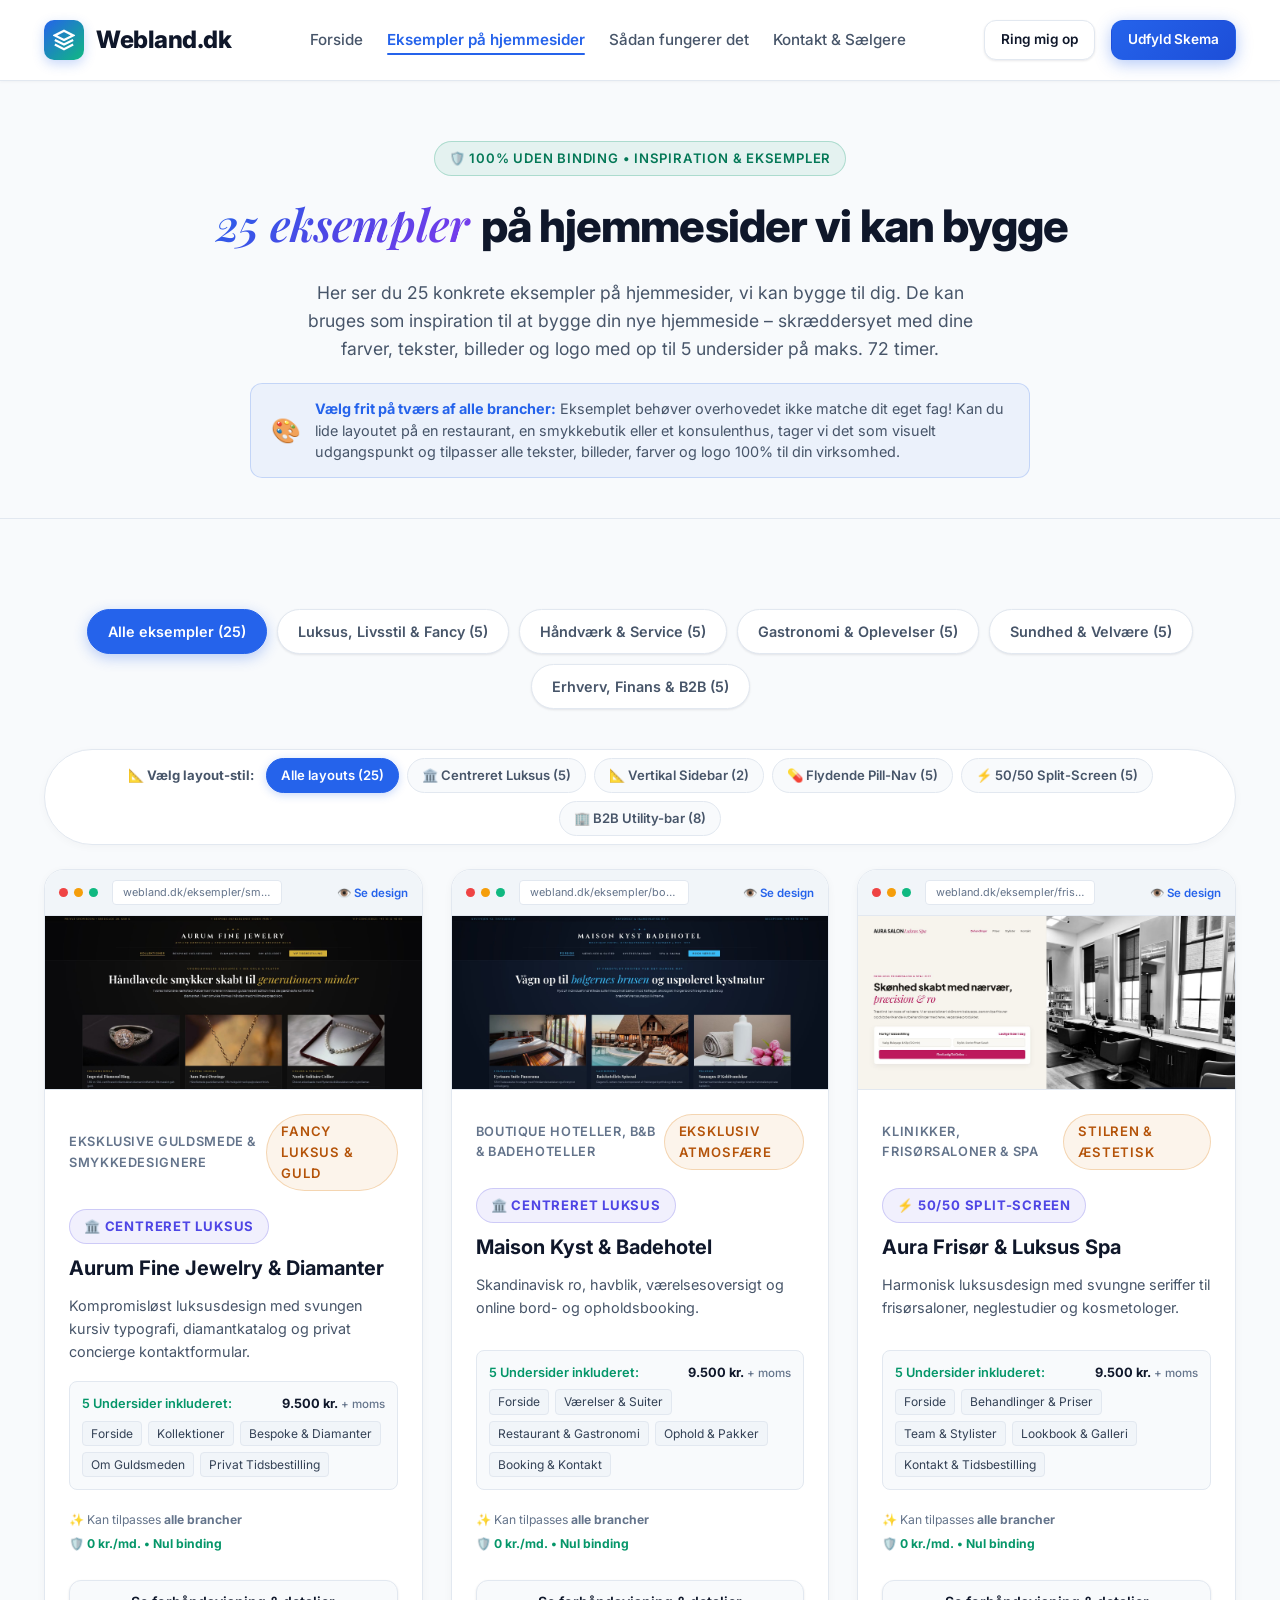
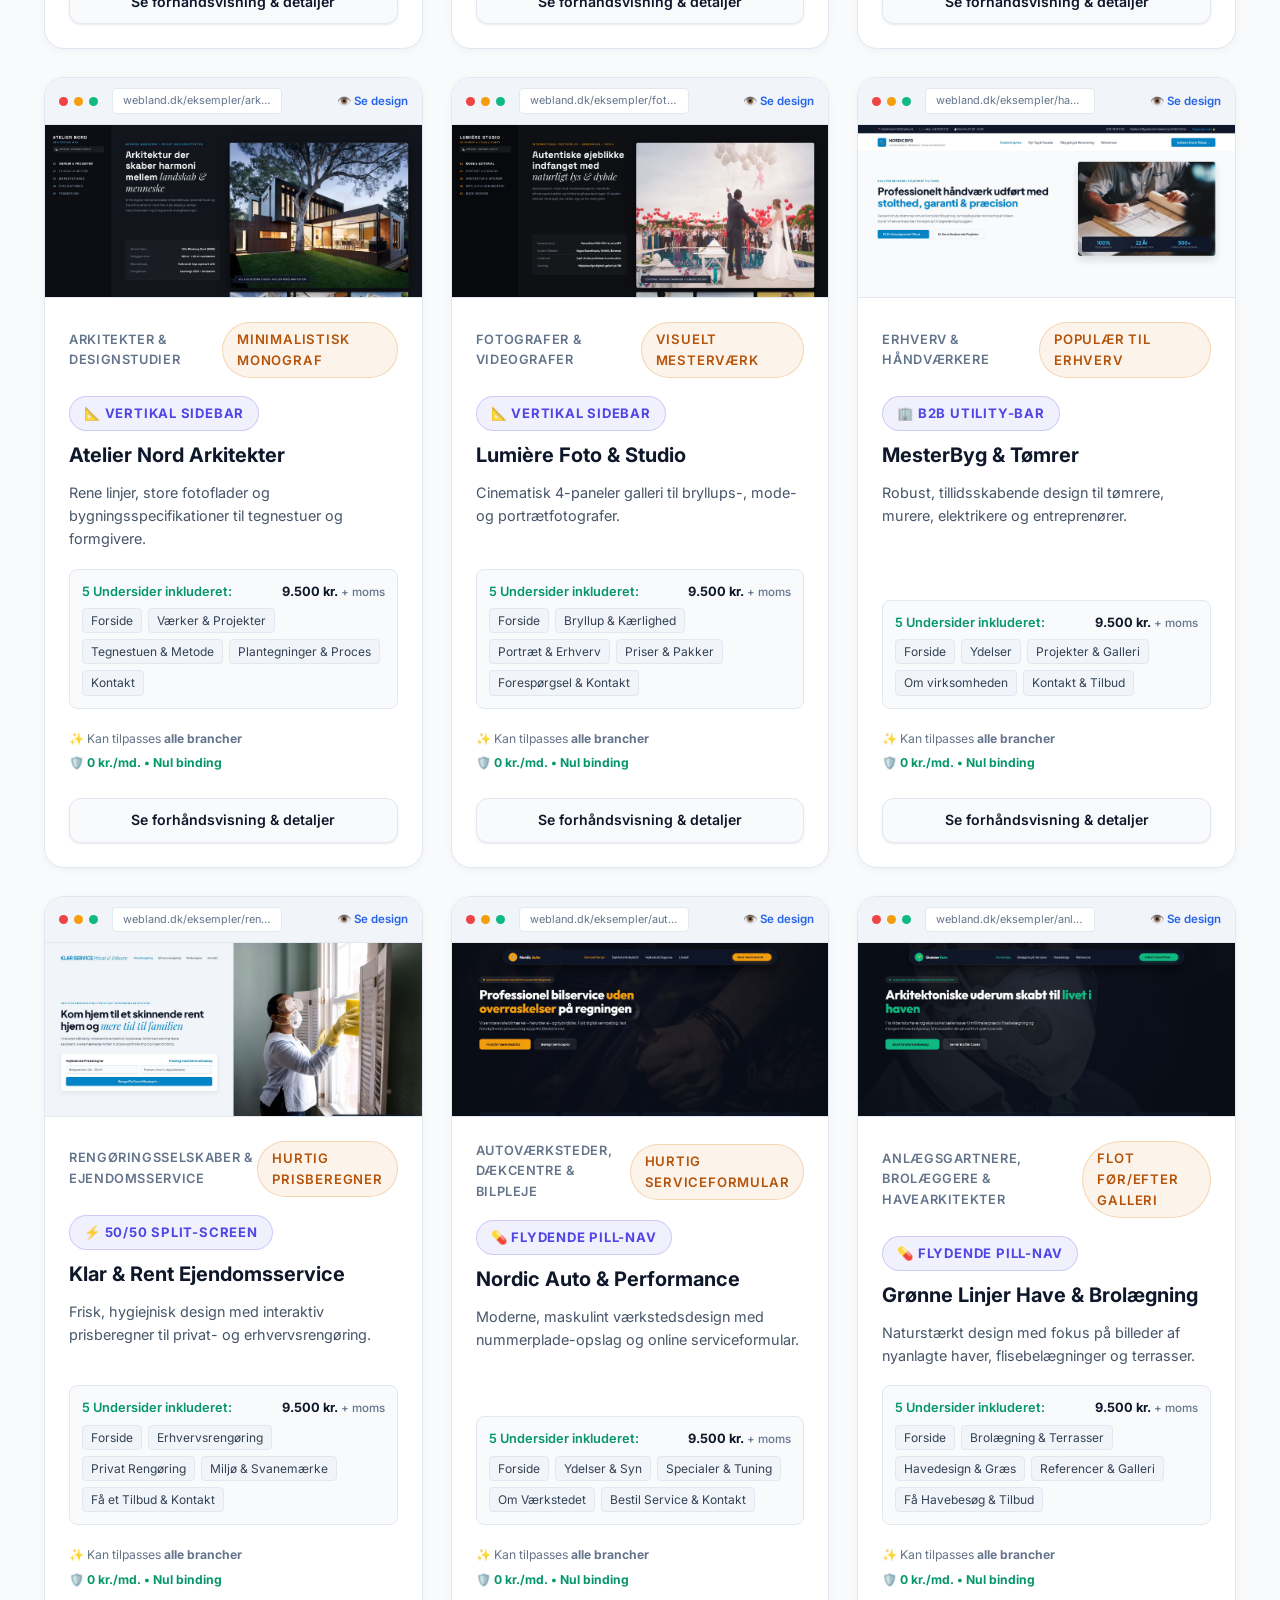
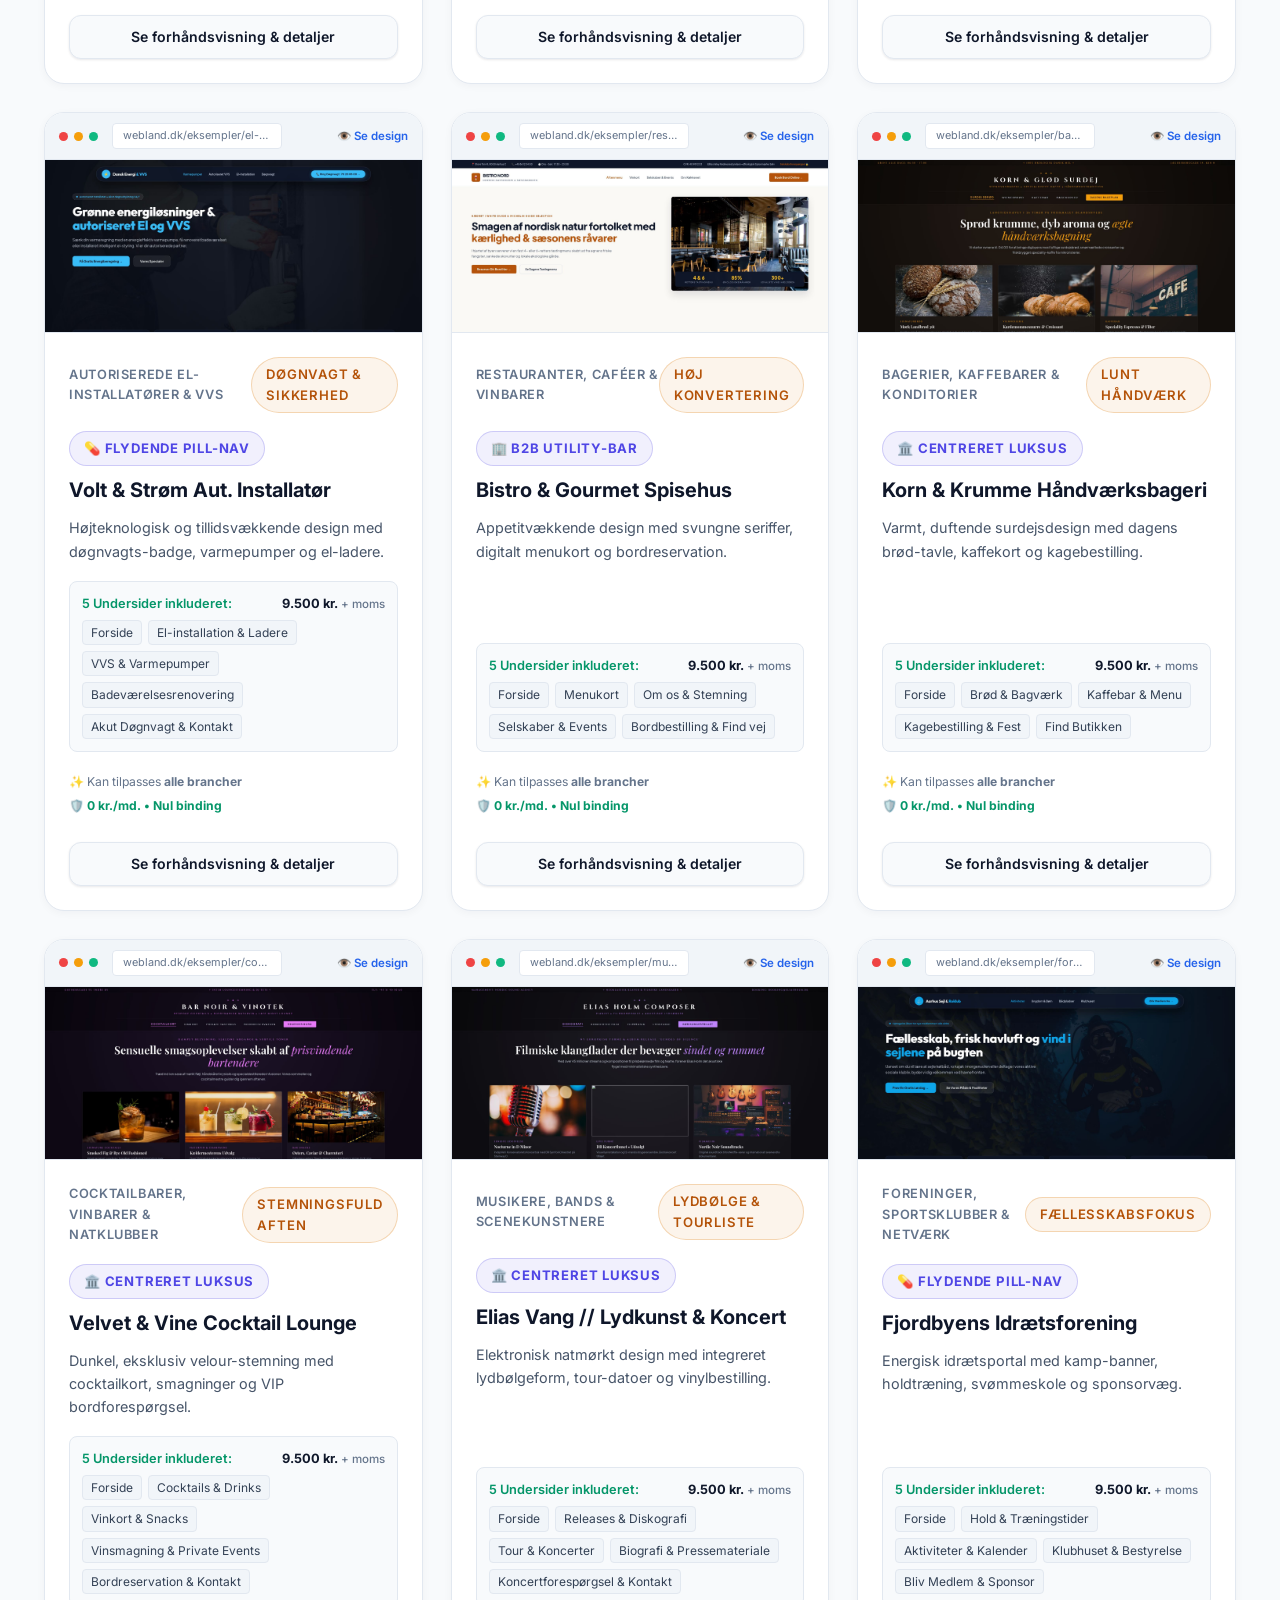
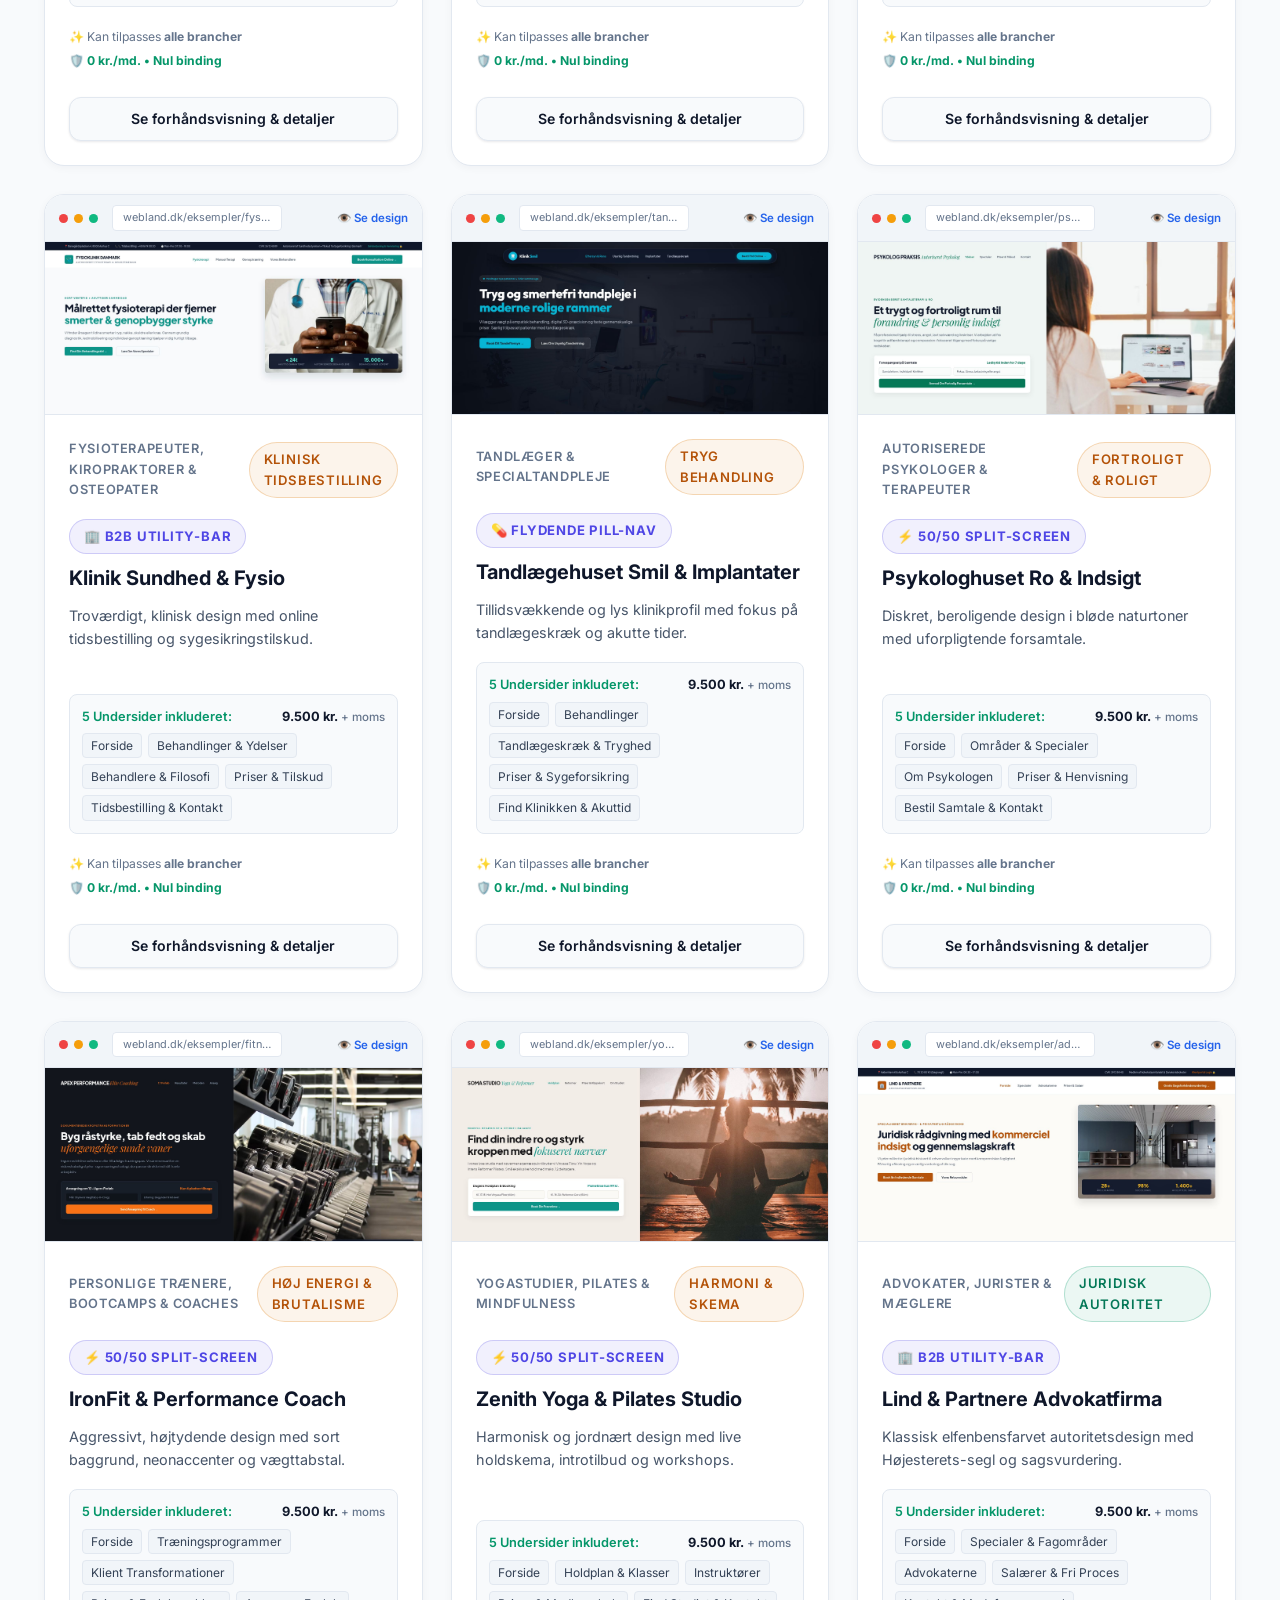
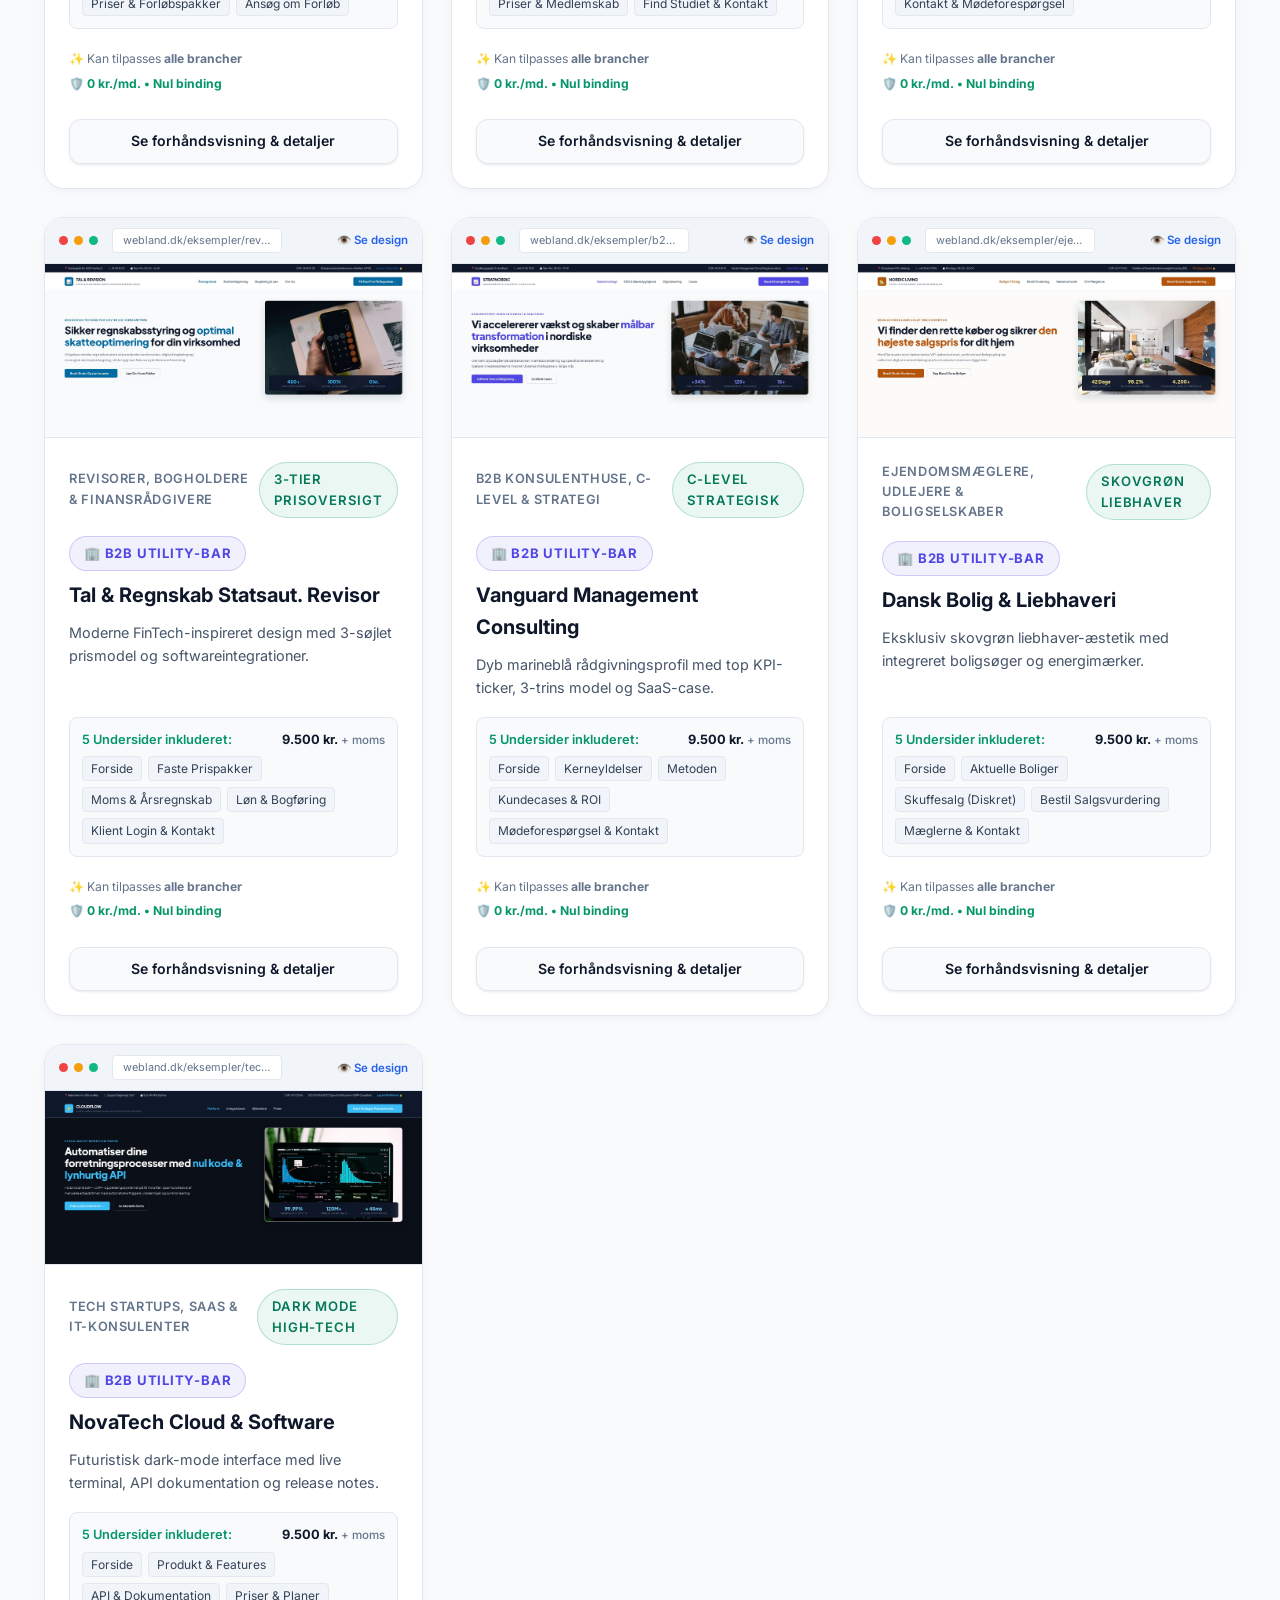
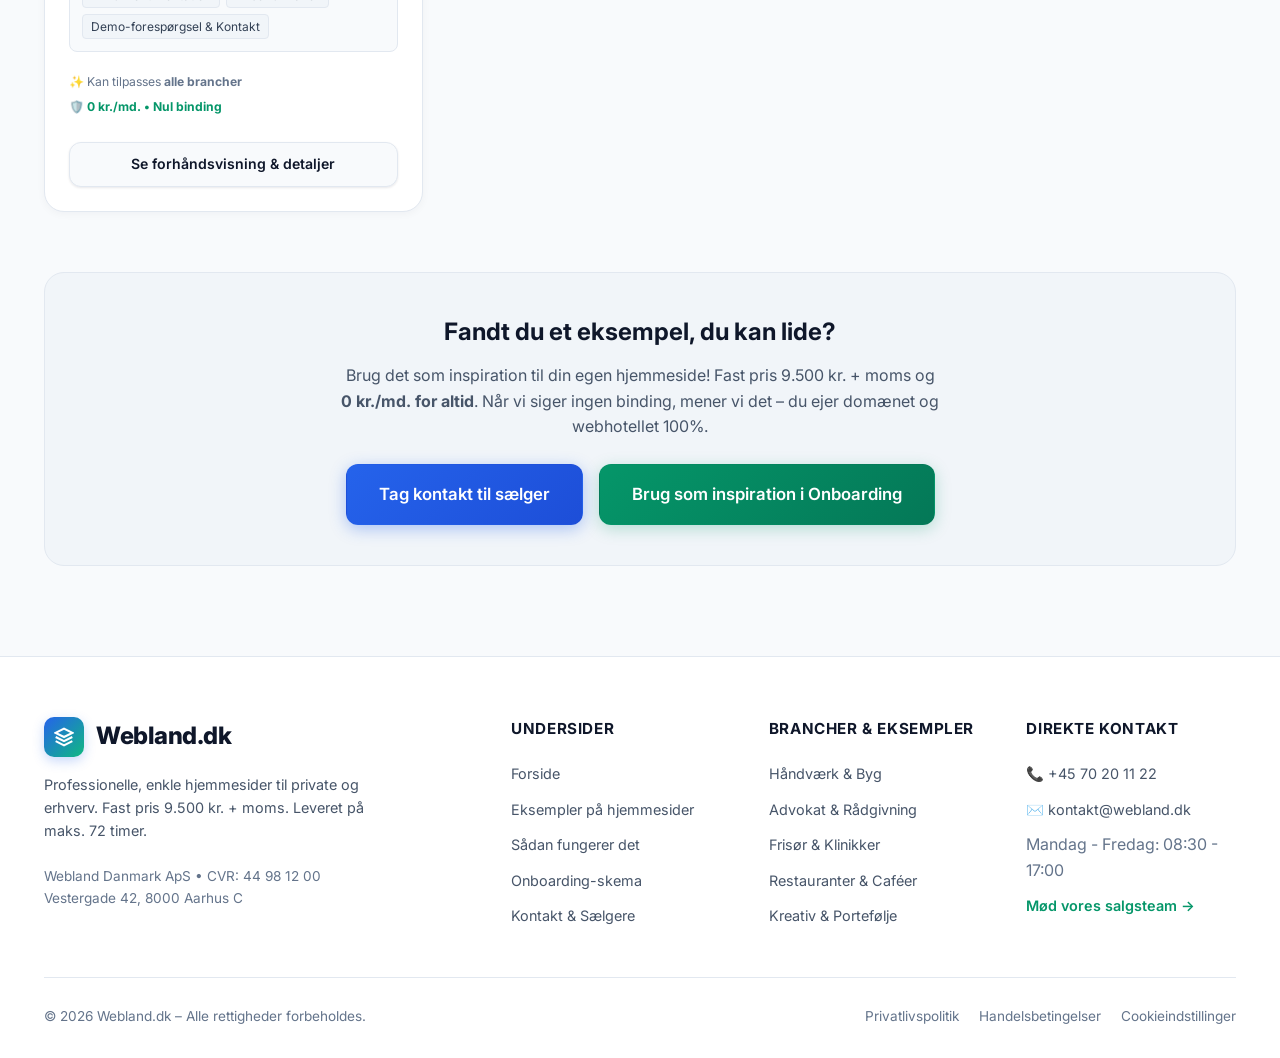
==== commit 53192652: "feat(pricing): update fixed price to 9.500 kr. + moms across all pages and schemas (v35.0)" ====
--- a/eksempler.html
+++ b/eksempler.html
@@ -4,23 +4,23 @@
   <meta charset="UTF-8">
   <meta name="viewport" content="width=device-width, initial-scale=1.0">
   <meta name="color-scheme" content="light">
-  <title>25 Eksempler på hjemmesider vi kan bygge | Webland.dk – Fast pris 9.995 kr.</title>
-  <meta name="description" content="Se 25 konkrete eksempler på hjemmesider vi kan bygge. Brug dem som inspiration til dit eget webdesign med op til 5 undersider og levering på maks. 72 timer.">
+  <title>25 Eksempler på hjemmesider vi kan bygge | Webland.dk – Fast pris 9.500 kr. + moms</title>
+  <meta name="description" content="Se 25 konkrete eksempler på hjemmesider vi kan bygge. Brug dem som inspiration til dit eget webdesign med op til 5 undersider og levering på maks. 72 timer til fast pris 9.500 kr. + moms.">
   <link rel="icon" type="image/svg+xml" href="favicon.svg">
   <link rel="apple-touch-icon" href="favicon.svg">
   <link rel="canonical" href="https://razirazidk-glitch.github.io/webland-preview/eksempler.html">
   <meta property="og:type" content="website">
   <meta property="og:locale" content="da_DK">
   <meta property="og:site_name" content="Webland.dk">
-  <meta property="og:title" content="25 Eksempler på hjemmesider vi kan bygge | Webland.dk – Fast pris 9.995 kr.">
-  <meta property="og:description" content="Se 25 konkrete eksempler på hjemmesider vi kan bygge. Vælg frit layout og stilart til din virksomhed. Levering på maks. 72 timer til fast pris 9.995 kr.">
+  <meta property="og:title" content="25 Eksempler på hjemmesider vi kan bygge | Webland.dk – Fast pris 9.500 kr. + moms">
+  <meta property="og:description" content="Se 25 konkrete eksempler på hjemmesider vi kan bygge. Vælg frit layout og stilart til din virksomhed. Levering på maks. 72 timer til fast pris 9.500 kr. + moms.">
   <meta property="og:url" content="https://razirazidk-glitch.github.io/webland-preview/eksempler.html">
   <meta property="og:image" content="https://razirazidk-glitch.github.io/webland-preview/images/examples/arkitekt-design.jpg">
   <meta property="og:image:width" content="1200">
   <meta property="og:image:height" content="750">
   <meta name="twitter:card" content="summary_large_image">
   <meta name="twitter:title" content="25 Eksempler på hjemmesider | Webland.dk">
-  <meta name="twitter:description" content="Se 25 konkrete eksempler på hjemmesider vi kan bygge. Leveret på maks. 72 timer til fast pris 9.995 kr.">
+  <meta name="twitter:description" content="Se 25 konkrete eksempler på hjemmesider vi kan bygge. Leveret på maks. 72 timer til fast pris 9.500 kr. + moms.">
   <meta name="twitter:image" content="https://razirazidk-glitch.github.io/webland-preview/images/examples/arkitekt-design.jpg">
   <link rel="preconnect" href="https://fonts.googleapis.com">
   <link rel="preconnect" href="https://fonts.gstatic.com" crossorigin>
@@ -31,7 +31,7 @@
     "@context": "https://schema.org",
     "@type": "CollectionPage",
     "name": "25 Eksempler på hjemmesider",
-    "description": "Galleri med 25 konkrete eksempler på hjemmesider vi kan bygge med op til 5 undersider til fast pris 9.995 kr. excl. moms.",
+    "description": "Galleri med 25 konkrete eksempler på hjemmesider vi kan bygge med op til 5 undersider til fast pris 9.500 kr. + moms.",
     "url": "https://razirazidk-glitch.github.io/webland-preview/eksempler.html",
     "provider": {
       "@type": "Organization",
@@ -175,7 +175,7 @@
         <div style="background: var(--color-bg-secondary); border: 1px solid var(--color-border); border-radius: var(--radius-lg); padding: 40px; margin-top: 60px; text-align: center;">
           <h3 style="font-size: 1.5rem; font-weight: 700; margin-bottom: 12px;">Fandt du et eksempel, du kan lide?</h3>
           <p style="color: var(--color-text-muted); max-width: 600px; margin: 0 auto 24px;">
-            Brug det som inspiration til din egen hjemmeside! Fast pris 9.995 kr. excl. moms og <strong>0 kr./md. for altid</strong>. Når vi siger ingen binding, mener vi det – du ejer domænet og webhotellet 100%.
+            Brug det som inspiration til din egen hjemmeside! Fast pris 9.500 kr. + moms og <strong>0 kr./md. for altid</strong>. Når vi siger ingen binding, mener vi det – du ejer domænet og webhotellet 100%.
           </p>
           <div style="display: flex; justify-content: center; gap: 16px; flex-wrap: wrap;">
             <a href="kontakt.html?v=33.0" class="btn btn-primary btn-lg">Tag kontakt til sælger</a>
@@ -202,7 +202,7 @@
             <span>Webland<span class="logo-dot">.dk</span></span>
           </a>
           <p>
-            Professionelle, enkle hjemmesider til private og erhverv. Fast pris 9.995 kr. excl. moms. Leveret på maks. 72 timer.
+            Professionelle, enkle hjemmesider til private og erhverv. Fast pris 9.500 kr. + moms. Leveret på maks. 72 timer.
           </p>
           <div style="font-size: 0.85rem; color: var(--color-text-dim);">
             Webland Danmark ApS • CVR: 44 98 12 00<br>
@@ -307,7 +307,7 @@
         <div class="modal-footer-cta">
           <div>
             <div style="font-size: 0.75rem; color: var(--color-text-dim); text-transform: uppercase; letter-spacing: 0.05em; font-weight: 700;">FAST ENGANGSPRIS • INGEN BINDING</div>
-            <div style="font-size: 1.35rem; font-weight: 800; color: var(--color-text);">9.995 kr. excl. moms <span style="font-size: 0.85rem; font-weight: 600; color: #059669;">• 🛡️ 0 kr./md. for altid</span></div>
+            <div style="font-size: 1.35rem; font-weight: 800; color: var(--color-text);">9.500 kr. + moms <span style="font-size: 0.85rem; font-weight: 600; color: #059669;">• 🛡️ 0 kr./md. for altid</span></div>
             <div style="font-size: 0.82rem; color: var(--color-text-muted); margin-top: 2px;">Du ejer 100% koden, Simply.com-kontoen og domænet • 0 kr. i abonnement</div>
           </div>
           <div style="display: flex; gap: 10px; align-items: center; flex-wrap: wrap;">
--- a/styles.css
+++ b/styles.css
@@ -430,7 +430,7 @@
 }
 
 /* ==========================================================================
-   Pris & Nøglefordele Banner (9.995 kr. excl. moms + 72 timer)
+   Pris & Nøglefordele Banner (9.500 kr. + moms + 72 timer)
    ========================================================================== */
 .pricing-banner-section {
   padding: 60px 0;
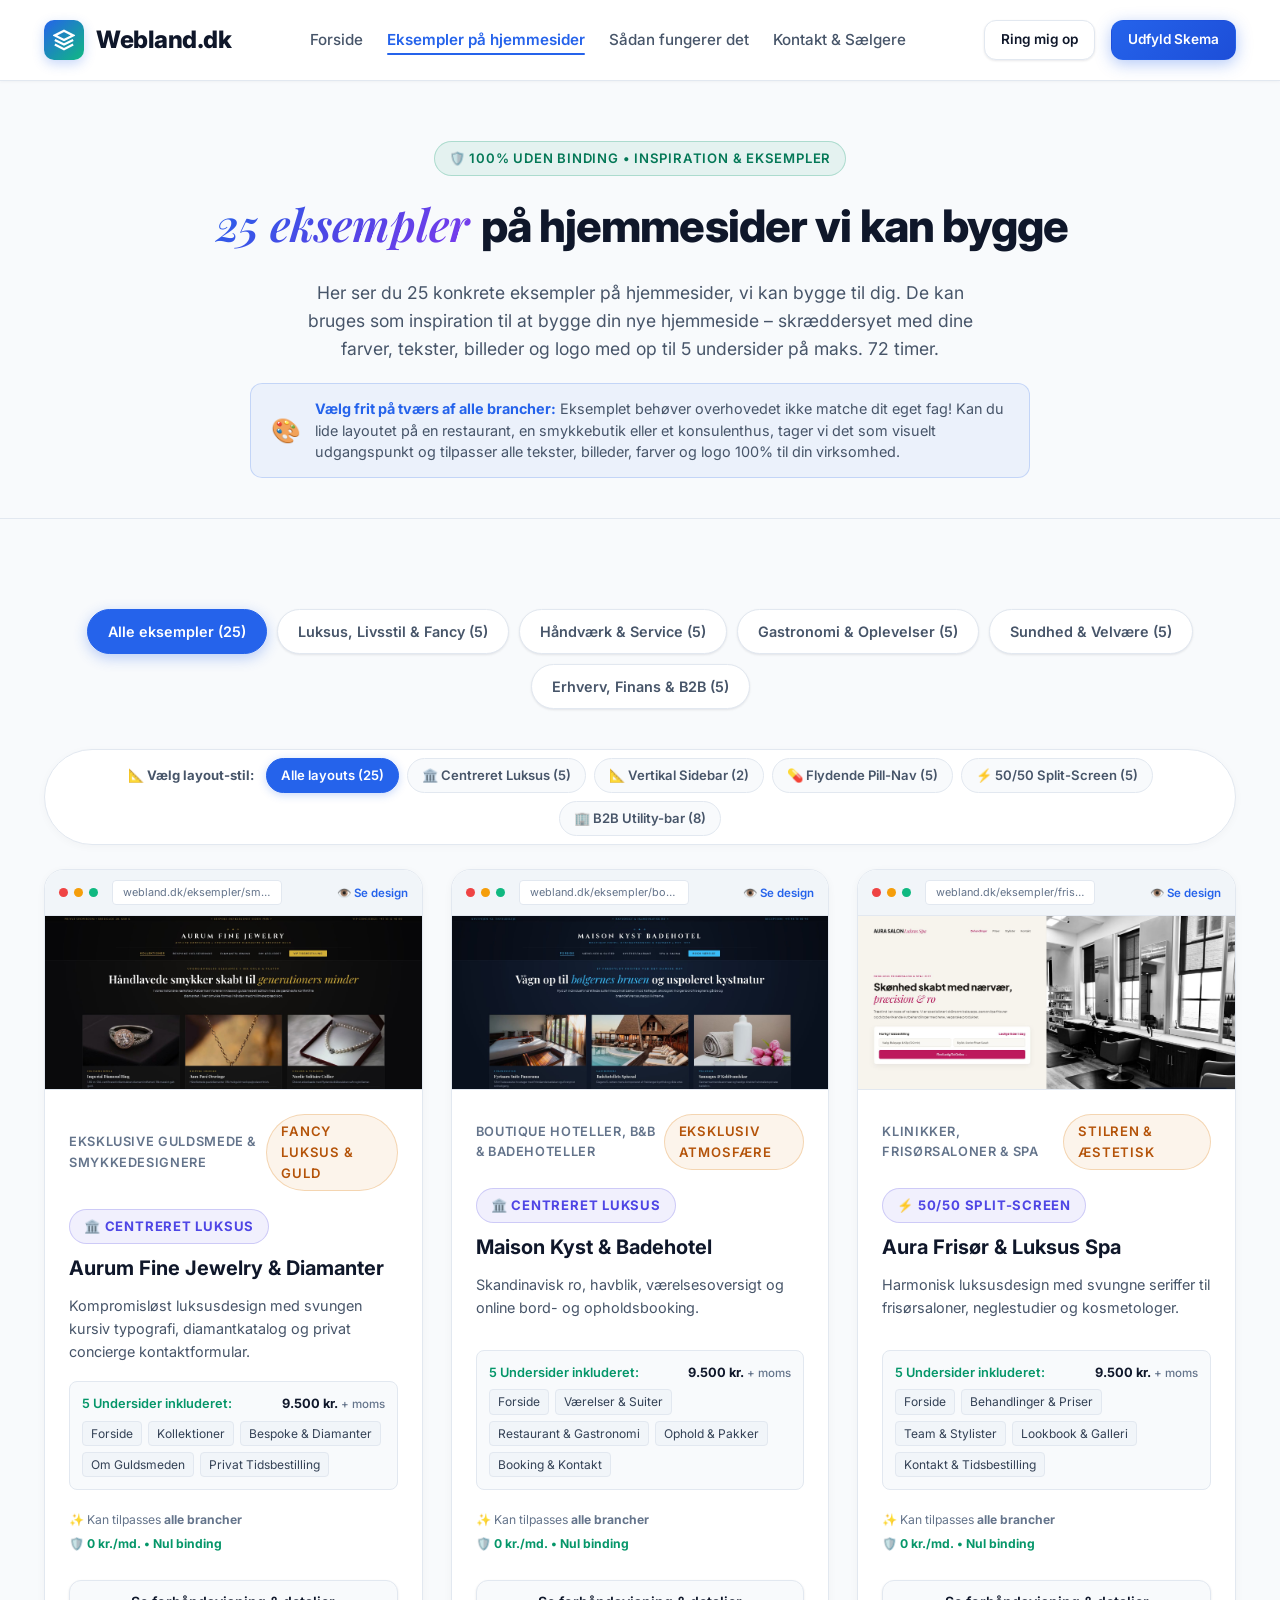
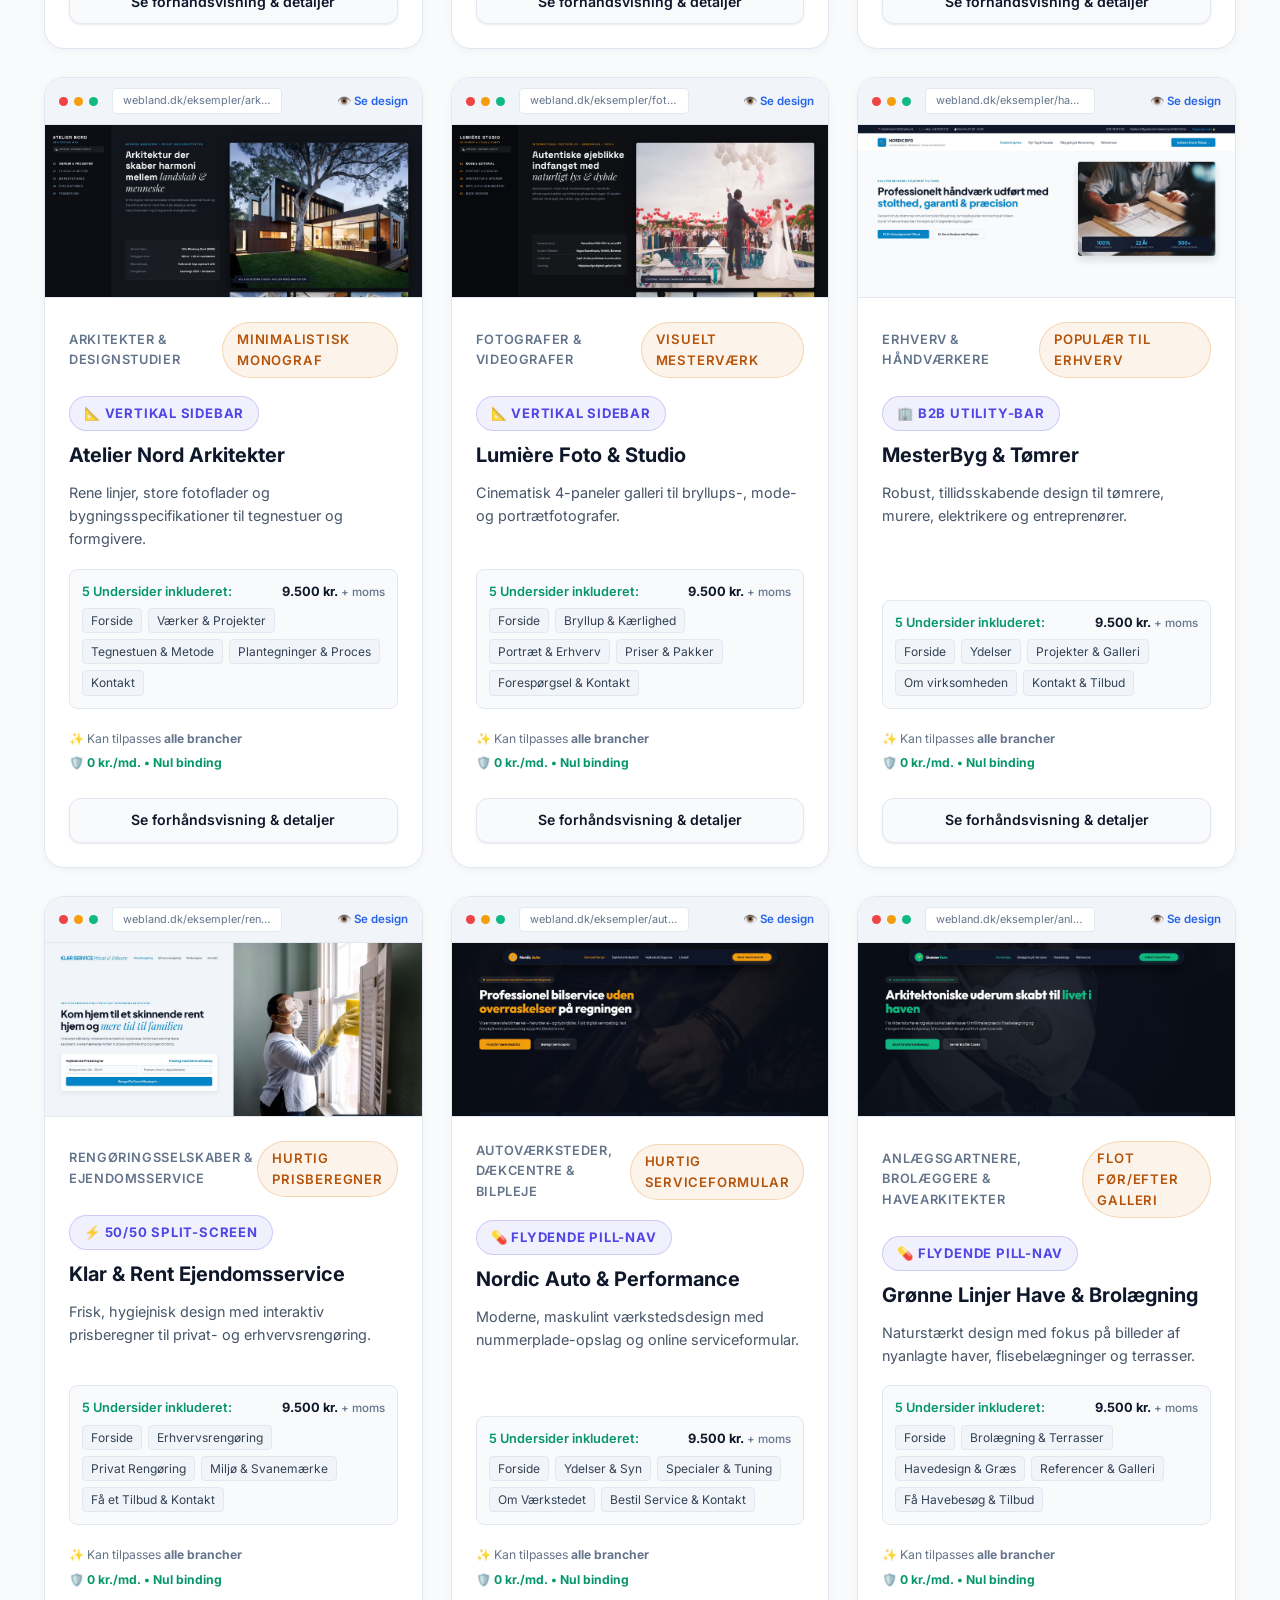
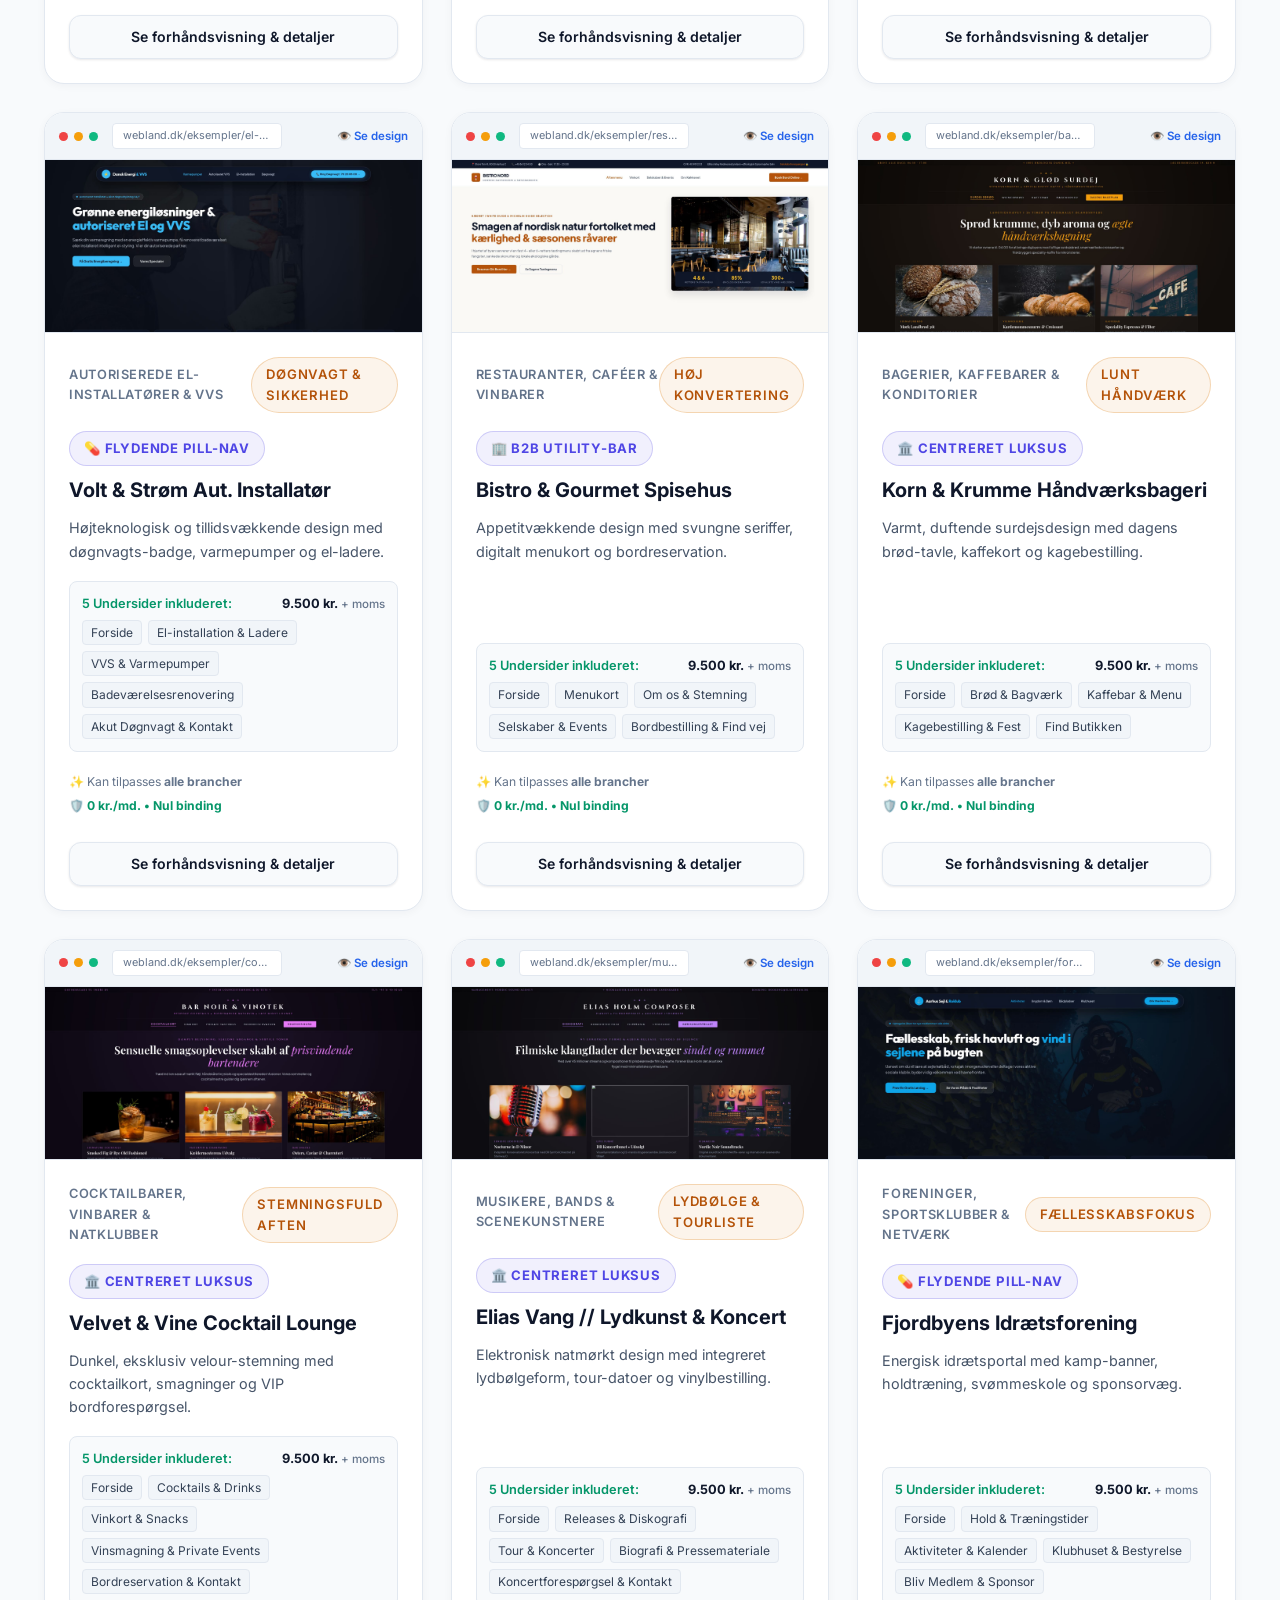
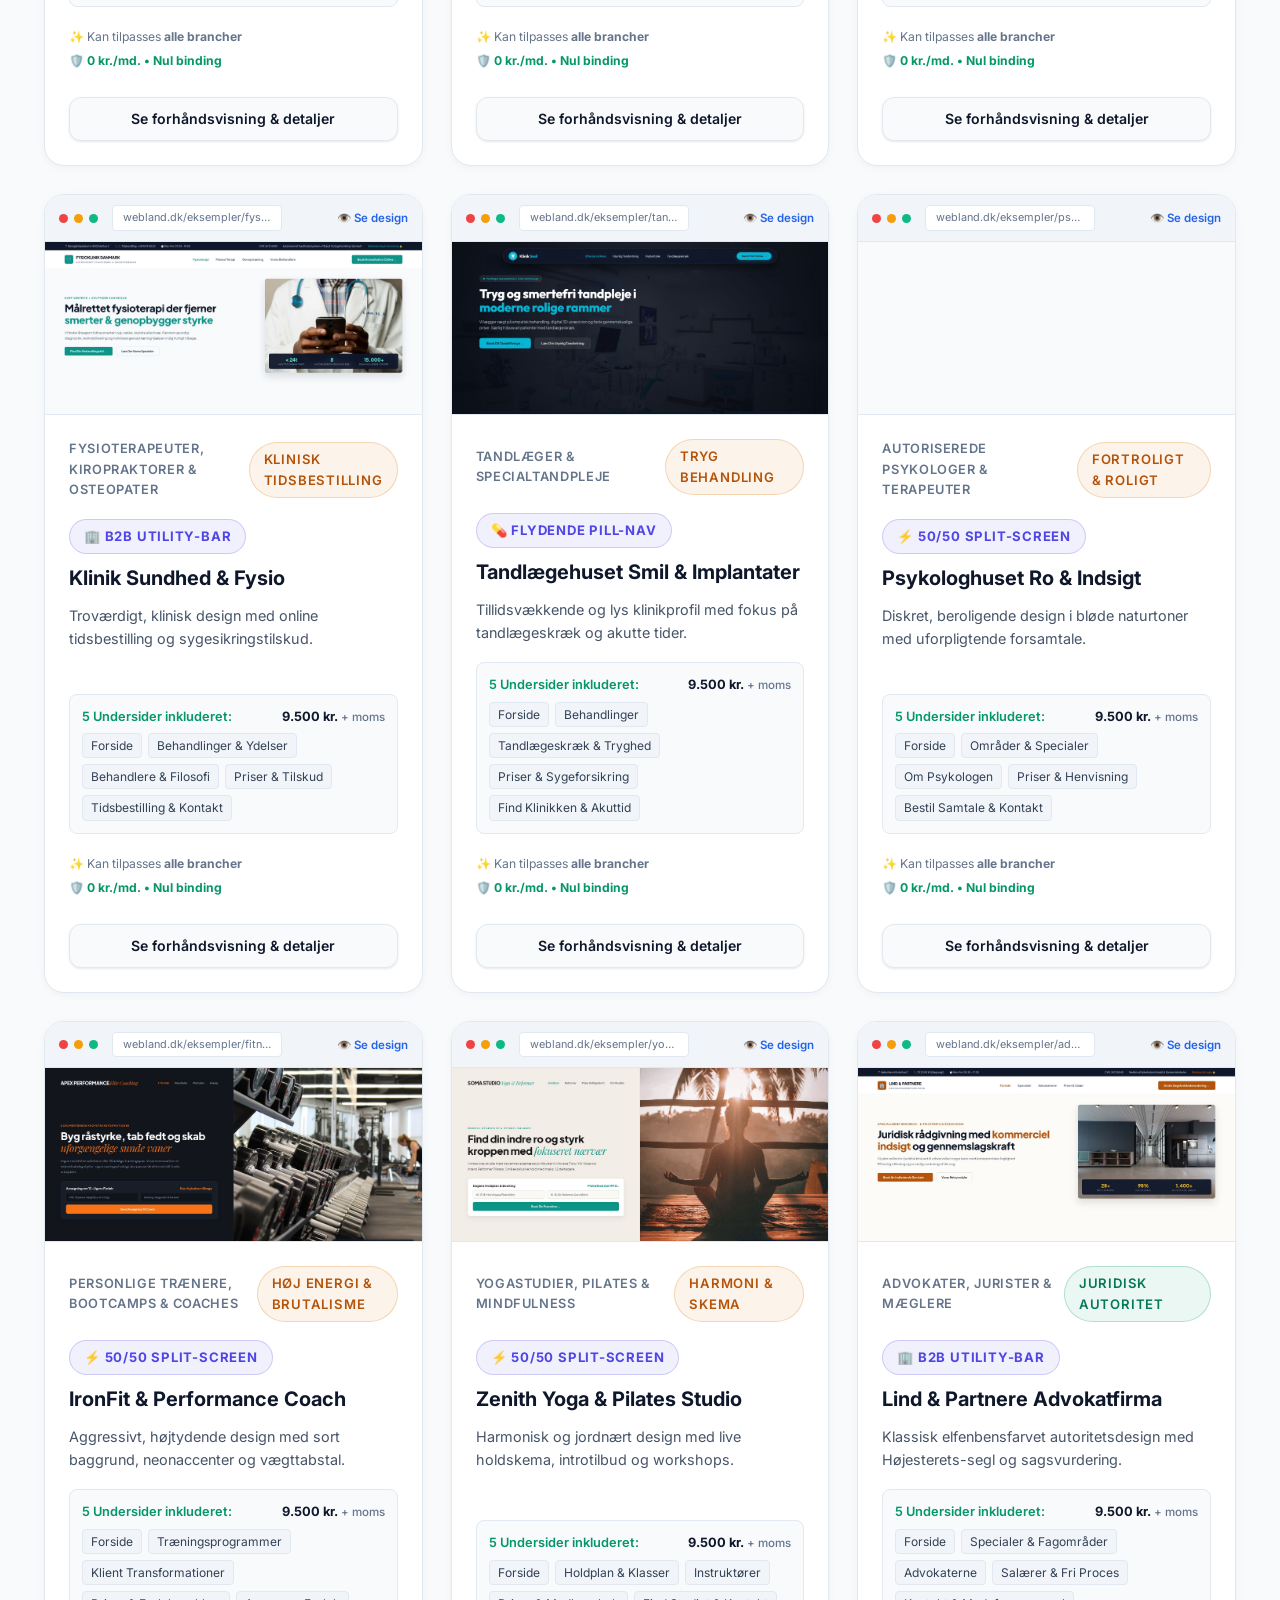
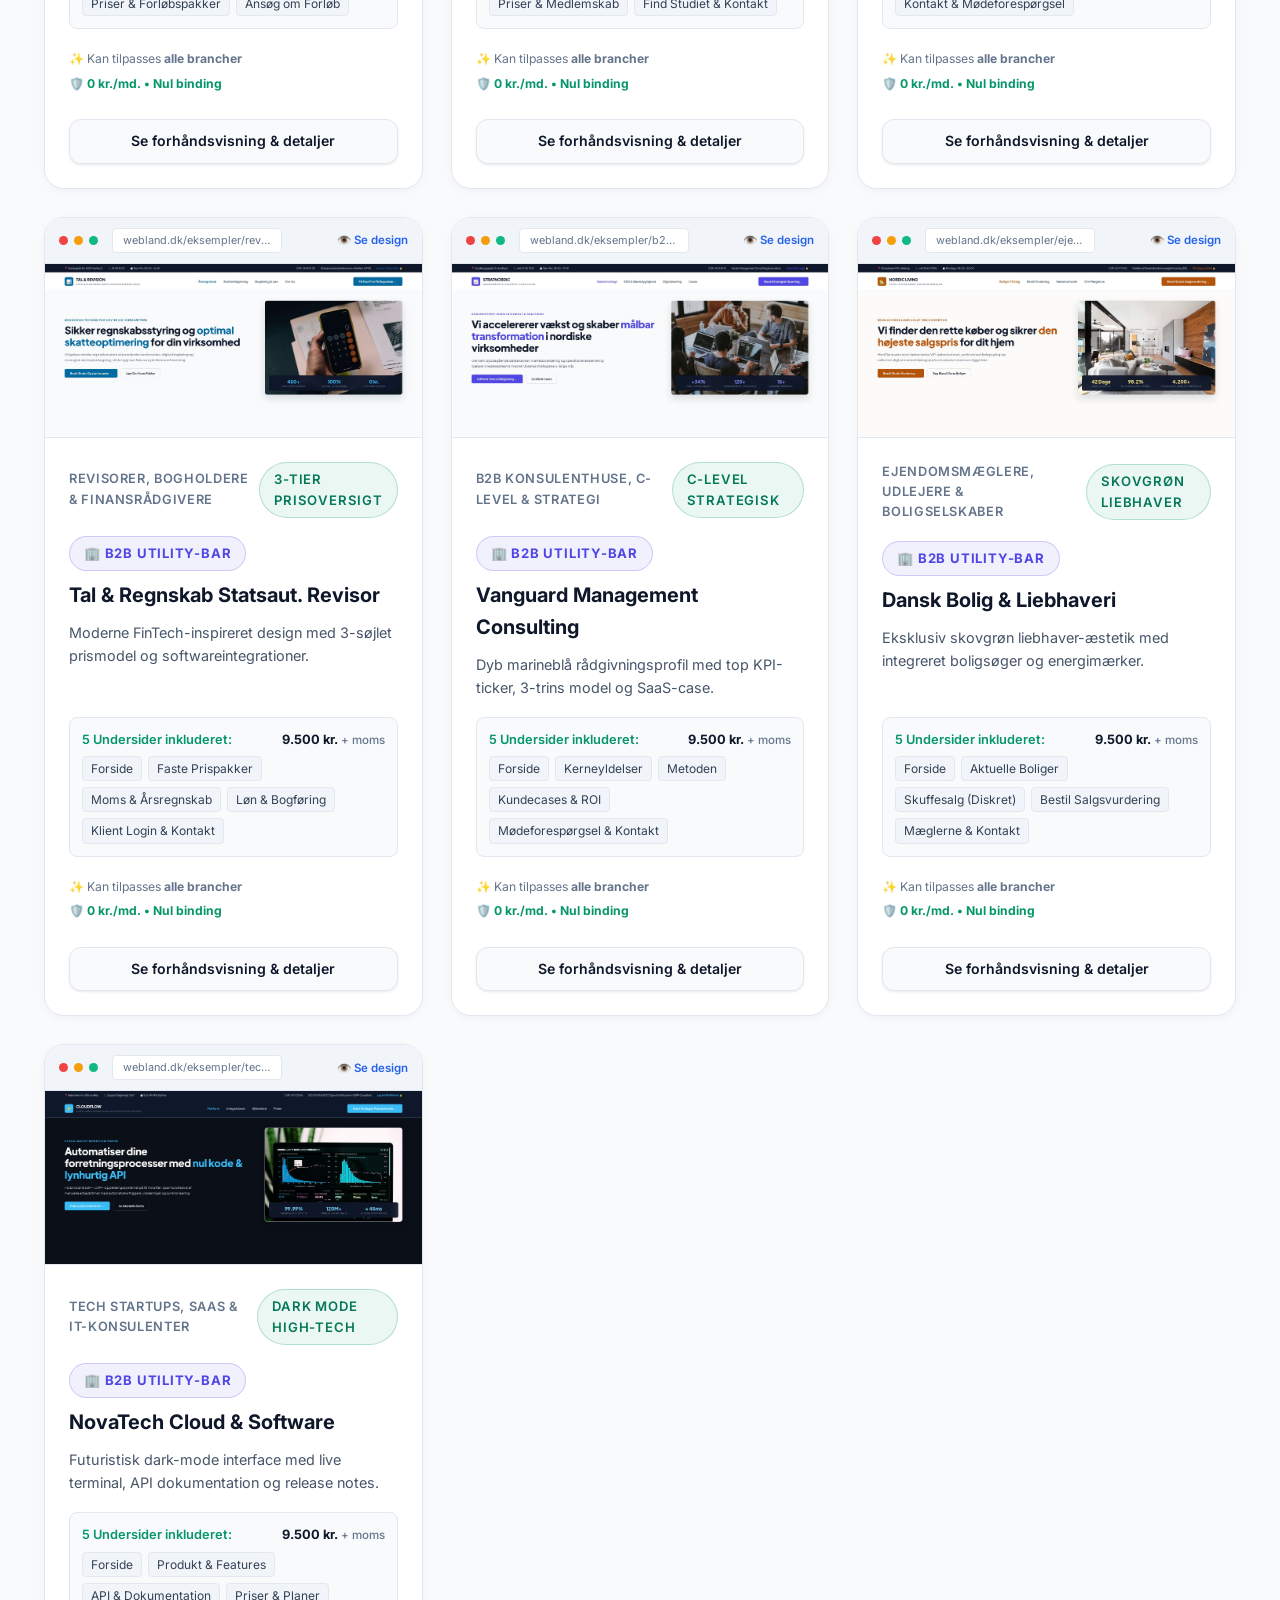
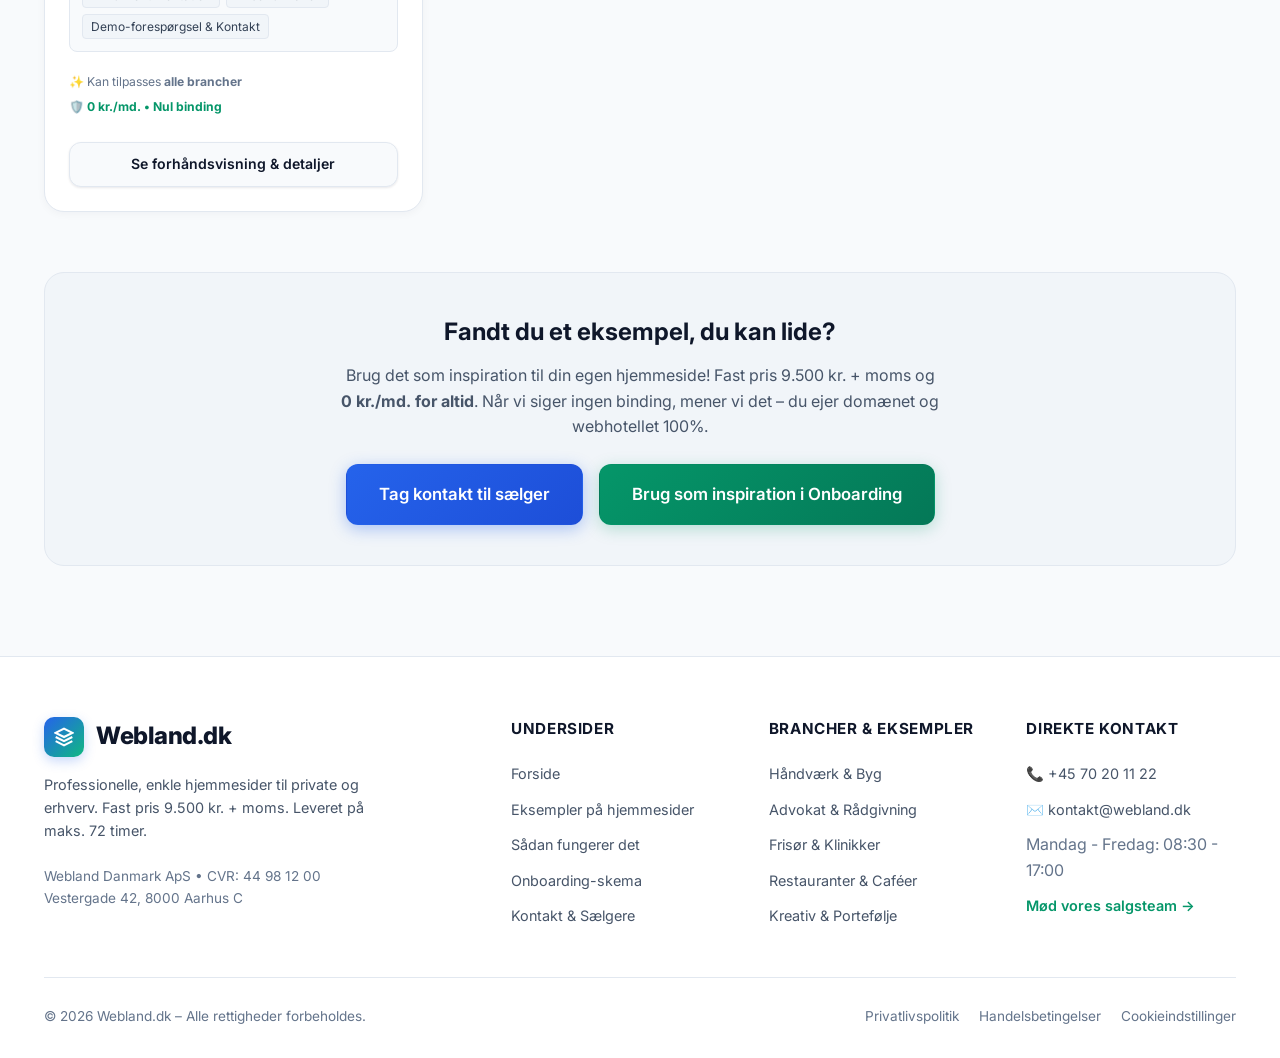
==== commit 15713de2: "fix(audit): cache-bust v36.0, remove empty img src, label prompt textarea, unify moms wording, align" ====
--- a/eksempler.html
+++ b/eksempler.html
@@ -25,7 +25,7 @@
   <link rel="preconnect" href="https://fonts.googleapis.com">
   <link rel="preconnect" href="https://fonts.gstatic.com" crossorigin>
   <link href="https://fonts.googleapis.com/css2?family=Inter:wght@400;500;600;700;800&display=swap" rel="stylesheet">
-  <link rel="stylesheet" href="styles.css?v=33.0">
+  <link rel="stylesheet" href="styles.css?v=36.0">
   <script type="application/ld+json">
   {
     "@context": "https://schema.org",
@@ -96,7 +96,7 @@
   <!-- Header -->
   <header class="site-header">
     <div class="container nav-wrap">
-      <a href="index.html?v=33.0" class="brand-logo">
+      <a href="index.html?v=36.0" class="brand-logo">
         <div class="logo-icon">
           <svg width="22" height="22" viewBox="0 0 24 24" fill="none" stroke="currentColor" stroke-width="2.5">
             <polygon points="12 2 2 7 12 12 22 7 12 2"></polygon>
@@ -108,15 +108,15 @@
       </a>
 
       <ul class="nav-links" id="nav-links">
-        <li><a href="index.html?v=33.0">Forside</a></li>
-        <li><a href="eksempler.html?v=33.0" class="active">Eksempler på hjemmesider</a></li>
-        <li><a href="proces.html?v=33.0">Sådan fungerer det</a></li>
-        <li><a href="kontakt.html?v=33.0">Kontakt & Sælgere</a></li>
+        <li><a href="index.html?v=36.0">Forside</a></li>
+        <li><a href="eksempler.html?v=36.0" class="active">Eksempler på hjemmesider</a></li>
+        <li><a href="proces.html?v=36.0">Sådan fungerer det</a></li>
+        <li><a href="kontakt.html?v=36.0">Kontakt & Sælgere</a></li>
       </ul>
 
       <div class="nav-actions">
-        <a href="kontakt.html?v=33.0" class="btn btn-outline btn-sm">Ring mig op</a>
-        <a href="onboarding.html?v=33.0" class="btn btn-primary btn-sm">Udfyld Skema</a>
+        <a href="kontakt.html?v=36.0" class="btn btn-outline btn-sm">Ring mig op</a>
+        <a href="onboarding.html?v=36.0" class="btn btn-primary btn-sm">Udfyld Skema</a>
         <button class="mobile-menu-btn" id="mobile-menu-btn" aria-label="Åbn menu" aria-expanded="false" aria-controls="nav-links">☰</button>
       </div>
     </div>
@@ -178,8 +178,8 @@
             Brug det som inspiration til din egen hjemmeside! Fast pris 9.500 kr. + moms og <strong>0 kr./md. for altid</strong>. Når vi siger ingen binding, mener vi det – du ejer domænet og webhotellet 100%.
           </p>
           <div style="display: flex; justify-content: center; gap: 16px; flex-wrap: wrap;">
-            <a href="kontakt.html?v=33.0" class="btn btn-primary btn-lg">Tag kontakt til sælger</a>
-            <a href="onboarding.html?v=33.0" class="btn btn-emerald btn-lg">Brug som inspiration i Onboarding</a>
+            <a href="kontakt.html?v=36.0" class="btn btn-primary btn-lg">Tag kontakt til sælger</a>
+            <a href="onboarding.html?v=36.0" class="btn btn-emerald btn-lg">Brug som inspiration i Onboarding</a>
           </div>
         </div>
       </div>
@@ -191,7 +191,7 @@
     <div class="container">
       <div class="footer-grid">
         <div class="footer-brand">
-          <a href="index.html?v=33.0" class="brand-logo" style="margin-bottom: 8px;">
+          <a href="index.html?v=36.0" class="brand-logo" style="margin-bottom: 8px;">
             <div class="logo-icon">
               <svg width="20" height="20" viewBox="0 0 24 24" fill="none" stroke="currentColor" stroke-width="2.5">
                 <polygon points="12 2 2 7 12 12 22 7 12 2"></polygon>
@@ -213,22 +213,22 @@
         <div class="footer-col">
           <h4>Undersider</h4>
           <ul class="footer-links">
-            <li><a href="index.html?v=33.0">Forside</a></li>
-            <li><a href="eksempler.html?v=33.0">Eksempler på hjemmesider</a></li>
-            <li><a href="proces.html?v=33.0">Sådan fungerer det</a></li>
-            <li><a href="onboarding.html?v=33.0">Onboarding-skema</a></li>
-            <li><a href="kontakt.html?v=33.0">Kontakt & Sælgere</a></li>
+            <li><a href="index.html?v=36.0">Forside</a></li>
+            <li><a href="eksempler.html?v=36.0">Eksempler på hjemmesider</a></li>
+            <li><a href="proces.html?v=36.0">Sådan fungerer det</a></li>
+            <li><a href="onboarding.html?v=36.0">Onboarding-skema</a></li>
+            <li><a href="kontakt.html?v=36.0">Kontakt & Sælgere</a></li>
           </ul>
         </div>
 
         <div class="footer-col">
           <h4>Brancher & Eksempler</h4>
           <ul class="footer-links">
-            <li><a href="eksempler.html?v=33.0">Håndværk & Byg</a></li>
-            <li><a href="eksempler.html?v=33.0">Advokat & Rådgivning</a></li>
-            <li><a href="eksempler.html?v=33.0">Frisør & Klinikker</a></li>
-            <li><a href="eksempler.html?v=33.0">Restauranter & Caféer</a></li>
-            <li><a href="eksempler.html?v=33.0">Kreativ & Portefølje</a></li>
+            <li><a href="eksempler.html?v=36.0">Håndværk & Byg</a></li>
+            <li><a href="eksempler.html?v=36.0">Advokat & Rådgivning</a></li>
+            <li><a href="eksempler.html?v=36.0">Frisør & Klinikker</a></li>
+            <li><a href="eksempler.html?v=36.0">Restauranter & Caféer</a></li>
+            <li><a href="eksempler.html?v=36.0">Kreativ & Portefølje</a></li>
           </ul>
         </div>
 
@@ -238,7 +238,7 @@
             <li><a href="tel:+4570201122">📞 +45 70 20 11 22</a></li>
             <li><a href="mailto:kontakt@webland.dk">✉️ kontakt@webland.dk</a></li>
             <li><span style="color: var(--color-text-dim);">Mandag - Fredag: 08:30 - 17:00</span></li>
-            <li><a href="kontakt.html?v=33.0" style="color: #059669; font-weight: 600;">Mød vores salgsteam →</a></li>
+            <li><a href="kontakt.html?v=36.0" style="color: #059669; font-weight: 600;">Mød vores salgsteam →</a></li>
           </ul>
         </div>
       </div>
@@ -288,7 +288,7 @@
           </div>
         </div>
         <div class="modal-browser-img-wrap">
-          <img id="modal-image" src="" alt="Eksempel på hjemmeside" class="modal-preview-img">
+          <img id="modal-image" src="[data-uri]" alt="Eksempel på hjemmeside" class="modal-preview-img">
         </div>
         <div class="modal-img-caption">
           <span>💡 <strong>Frit valg af stilart:</strong> Du kan vælge dette design uanset din branche. Vi tilpasser layout, farver, logo og tekster 100% til din virksomhed!</span>
@@ -306,13 +306,13 @@
 
         <div class="modal-footer-cta">
           <div>
-            <div style="font-size: 0.75rem; color: var(--color-text-dim); text-transform: uppercase; letter-spacing: 0.05em; font-weight: 700;">FAST ENGANGSPRIS • INGEN BINDING</div>
+            <div style="font-size: 0.75rem; color: var(--color-text-dim); text-transform: uppercase; letter-spacing: 0.05em; font-weight: 700;">0 KR. FORUDBETALING • BETAL VED GODKENDELSE</div>
             <div style="font-size: 1.35rem; font-weight: 800; color: var(--color-text);">9.500 kr. + moms <span style="font-size: 0.85rem; font-weight: 600; color: #059669;">• 🛡️ 0 kr./md. for altid</span></div>
-            <div style="font-size: 0.82rem; color: var(--color-text-muted); margin-top: 2px;">Du ejer 100% koden, Simply.com-kontoen og domænet • 0 kr. i abonnement</div>
+            <div style="font-size: 0.82rem; color: var(--color-text-muted); margin-top: 2px;">Domænet overdrages efter betaling • Du ejer 100% koden og Simply.com-kontoen • 0 kr. i abonnement</div>
           </div>
           <div style="display: flex; gap: 10px; align-items: center; flex-wrap: wrap;">
             <button type="button" class="btn btn-outline" onclick="closeModal()">Luk forhåndsvisning</button>
-            <a href="onboarding.html?v=33.0" class="btn btn-primary">
+            <a href="onboarding.html?v=36.0" class="btn btn-primary">
               Gå til skema for at vælge design →
             </a>
           </div>
@@ -322,7 +322,7 @@
   </div>
 
   <div class="toast-container" id="toast-container"></div>
-  <script src="templates-data.js?v=33.0"></script>
-  <script src="app.js?v=33.0"></script>
+  <script src="templates-data.js?v=36.0"></script>
+  <script src="app.js?v=36.0"></script>
 </body>
 </html>
--- a/styles.css
+++ b/styles.css
@@ -2177,6 +2177,85 @@
   font-size: 1.05rem;
 }
 
+/* Antigravity Prompt Panel */
+.antigravity-prompt-panel {
+  background: #0f172a;
+  color: #f8fafc;
+  border: 2px solid #3b82f6;
+  border-radius: var(--radius-md);
+  padding: 24px;
+  max-width: 680px;
+  margin: 28px auto;
+  text-align: left;
+  box-shadow: 0 10px 30px rgba(37, 99, 235, 0.2);
+}
+
+.antigravity-prompt-textarea {
+  width: 100%;
+  height: 220px;
+  background: #020617;
+  color: #38bdf8;
+  font-family: ui-monospace, SFMono-Regular, Menlo, Monaco, Consolas, monospace;
+  font-size: 0.80rem;
+  line-height: 1.5;
+  border: 1.5px solid #1e293b;
+  border-radius: 8px;
+  padding: 14px;
+  resize: vertical;
+  outline: none;
+  white-space: pre-wrap;
+  transition: border-color 0.2s ease;
+}
+
+.antigravity-prompt-textarea:focus {
+  border-color: #3b82f6;
+  box-shadow: 0 0 0 2px rgba(59, 130, 246, 0.2);
+}
+
+.btn-prompt-copy {
+  background: #059669;
+  color: #ffffff;
+  border: 1.5px solid #059669;
+  border-radius: var(--radius-sm);
+  padding: 9px 18px;
+  font-weight: 700;
+  font-size: 0.85rem;
+  display: inline-flex;
+  align-items: center;
+  gap: 8px;
+  cursor: pointer;
+  transition: all 0.2s ease;
+}
+
+.btn-prompt-copy:hover {
+  background: #047857;
+  border-color: #047857;
+  transform: translateY(-1px);
+  box-shadow: 0 4px 14px rgba(5, 150, 105, 0.35);
+}
+
+.btn-dark-outline {
+  background: #1e293b;
+  border: 1.5px solid #334155;
+  color: #f8fafc;
+  border-radius: var(--radius-sm);
+  padding: 9px 18px;
+  font-weight: 600;
+  font-size: 0.85rem;
+  display: inline-flex;
+  align-items: center;
+  gap: 8px;
+  text-decoration: none;
+  transition: all 0.2s ease;
+}
+
+.btn-dark-outline:hover {
+  background: #334155;
+  border-color: #475569;
+  color: #ffffff;
+  transform: translateY(-1px);
+}
+
 /* ==========================================================================
    Salgsteam & Kontakt Sælger
    ========================================================================== */
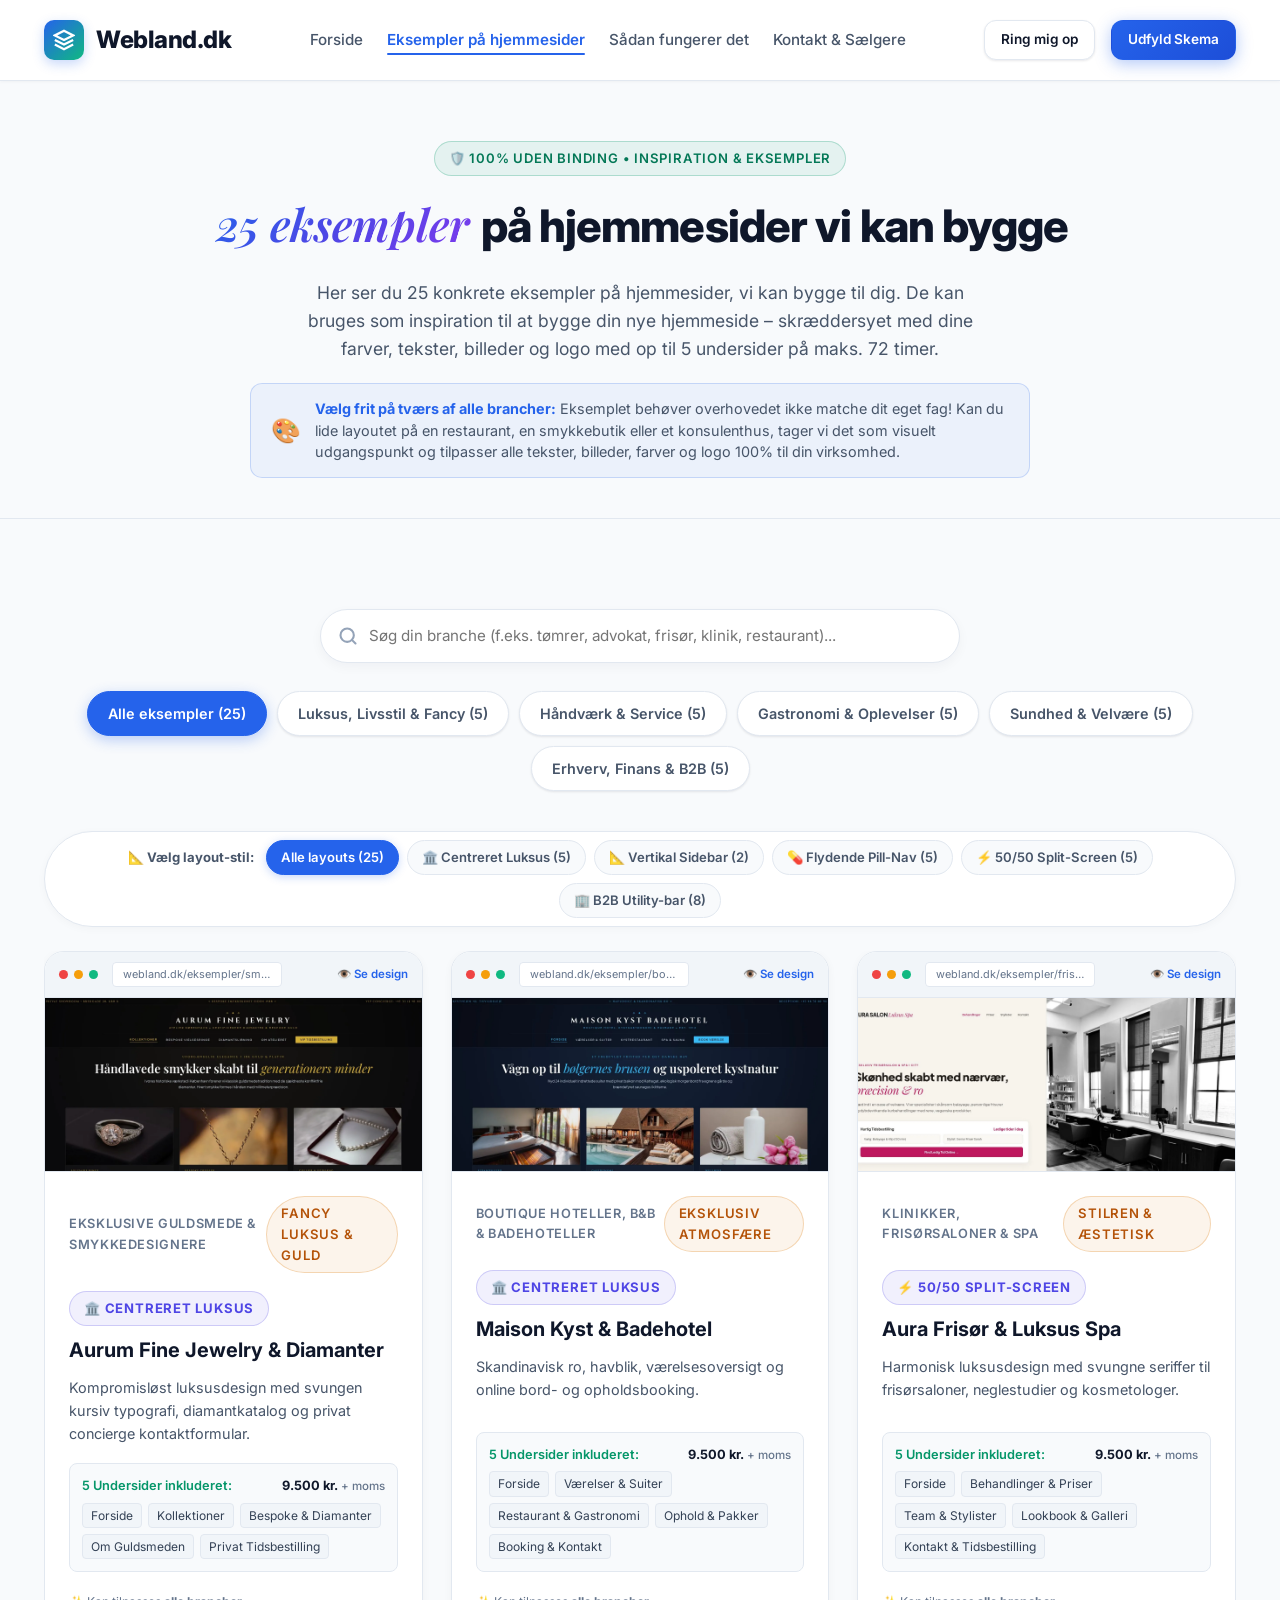
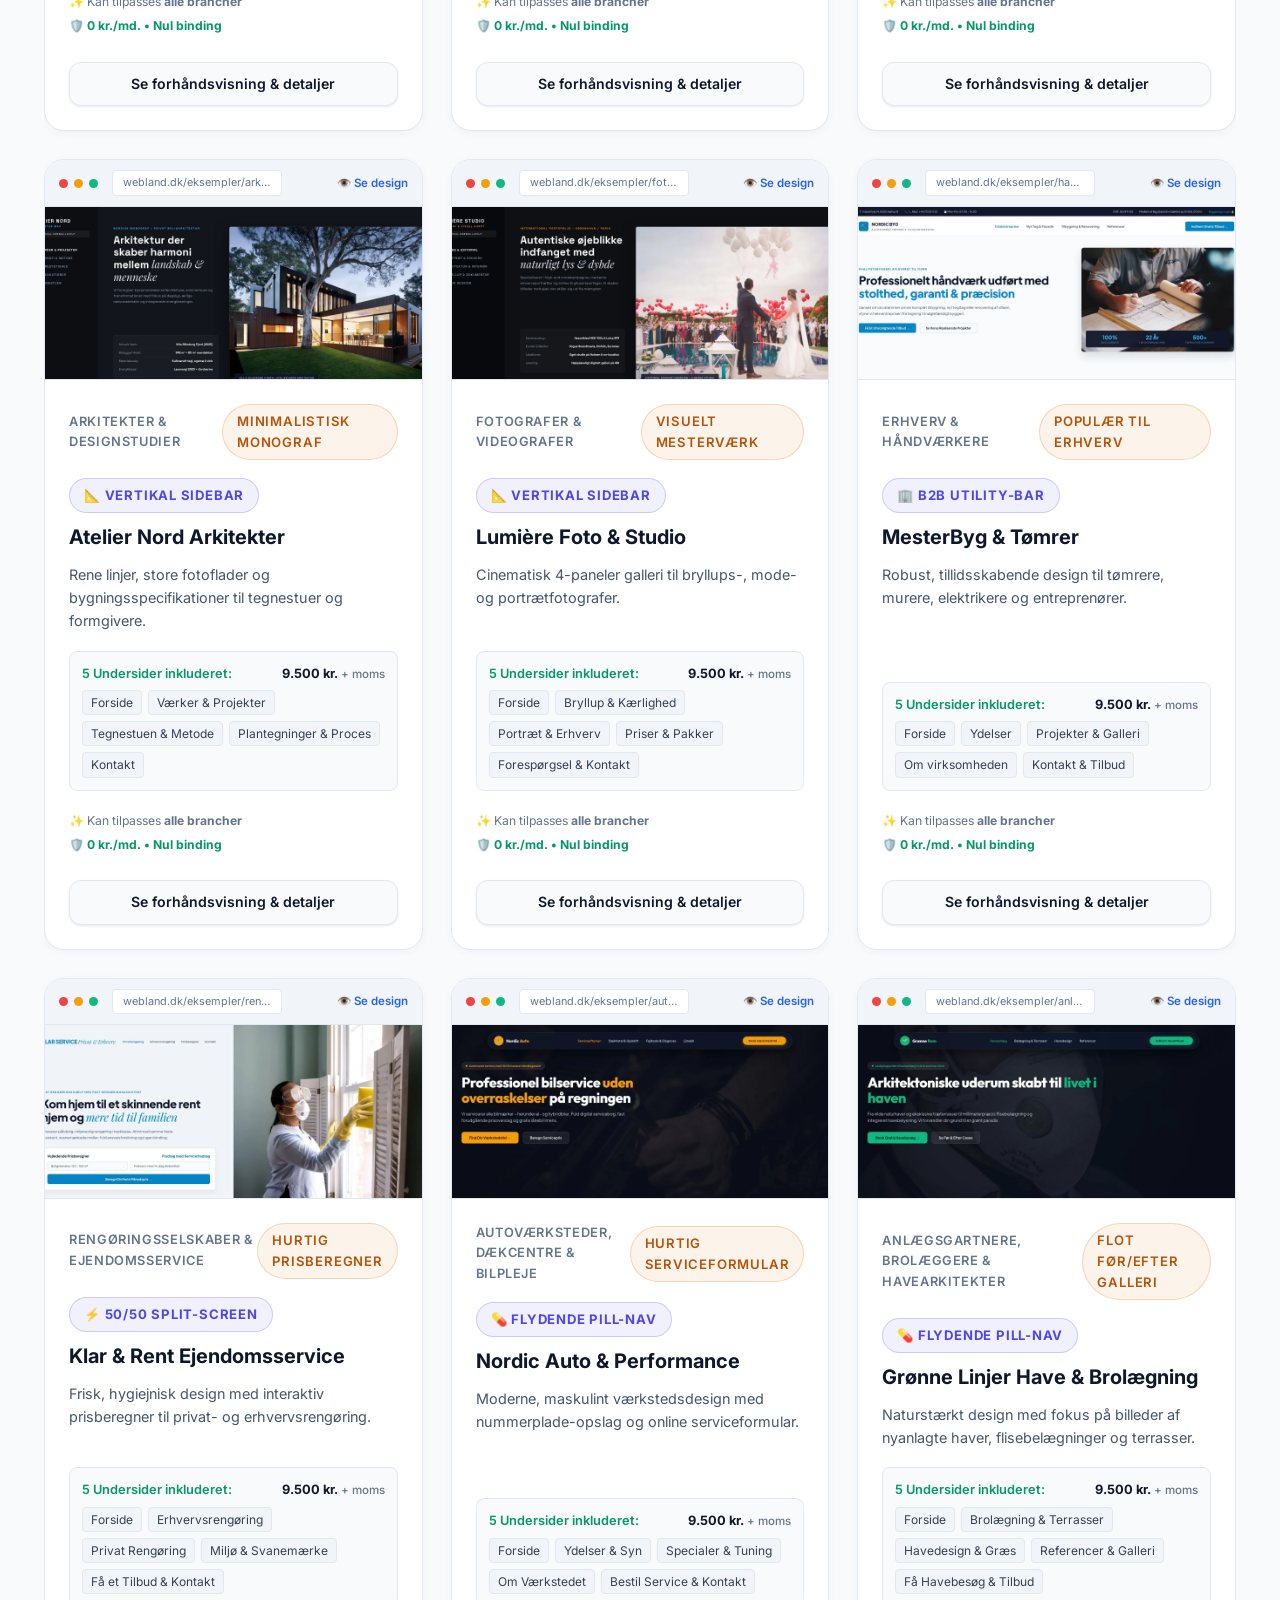
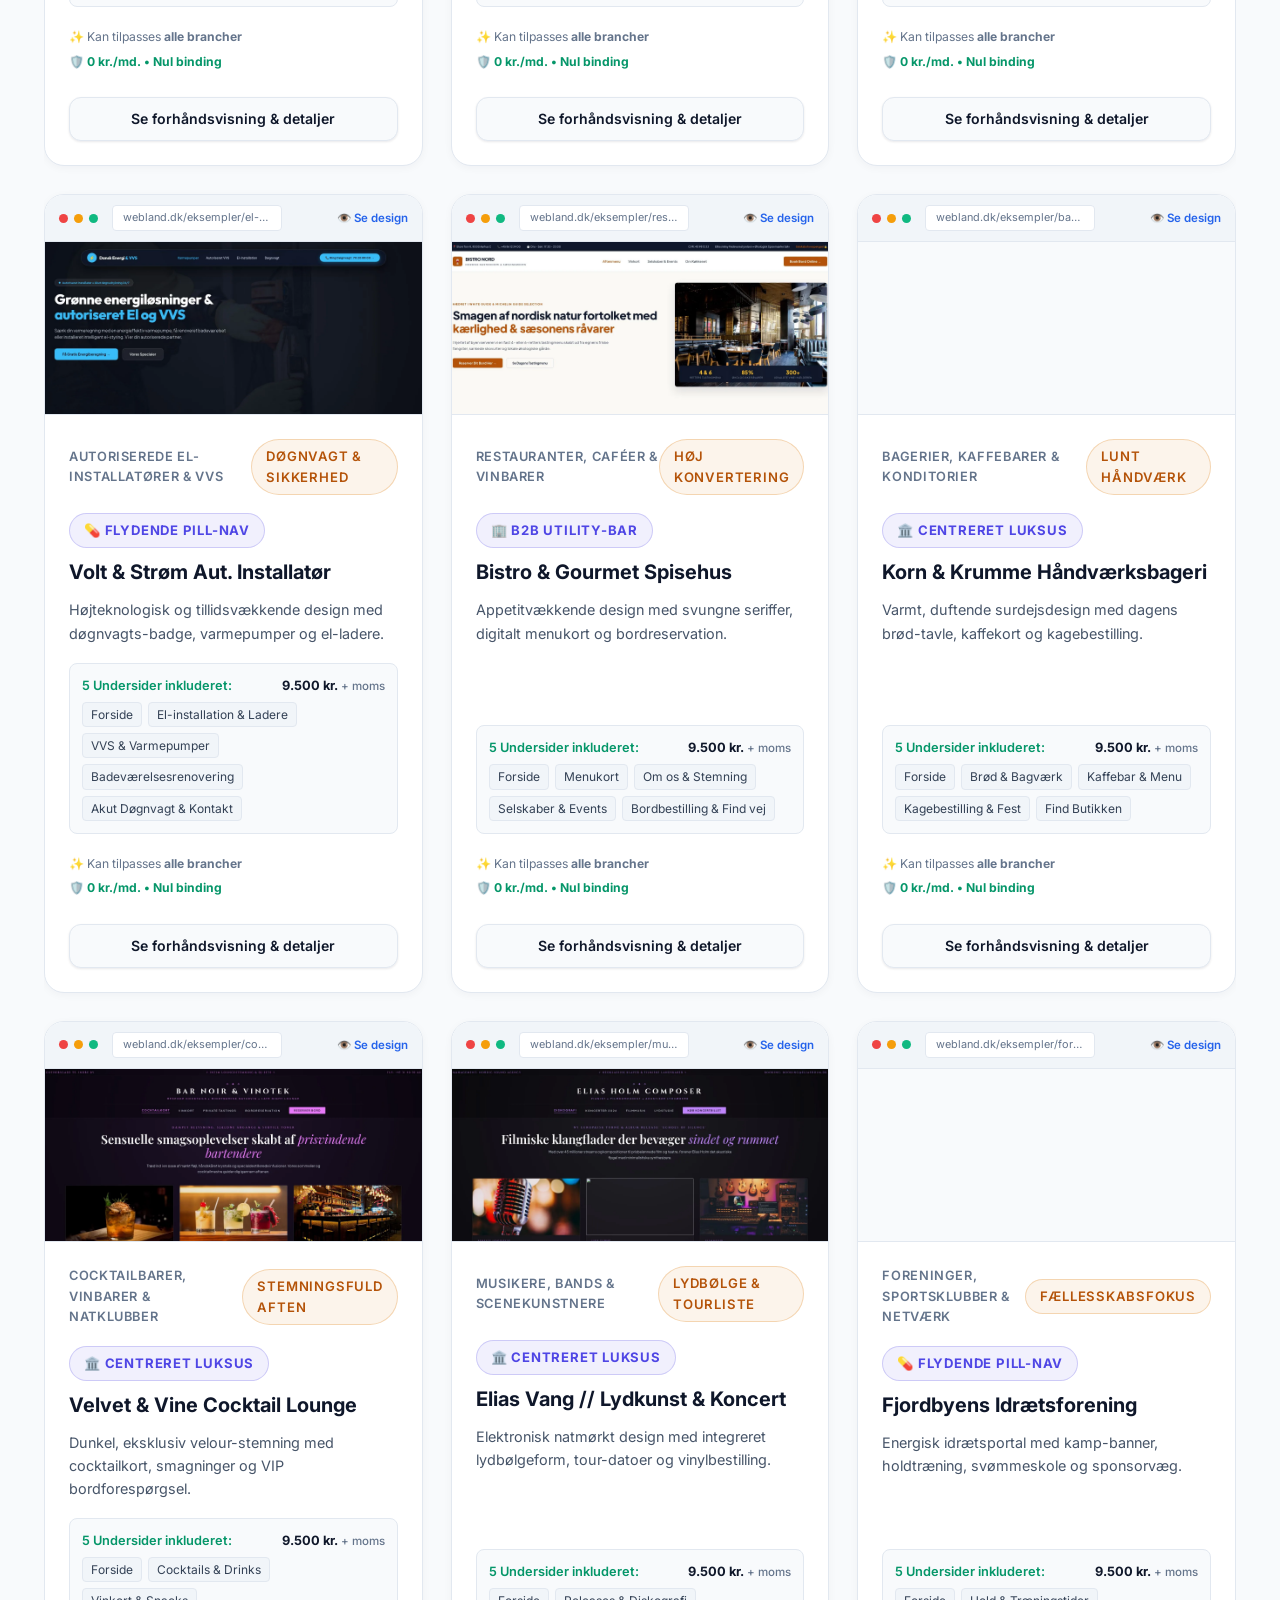
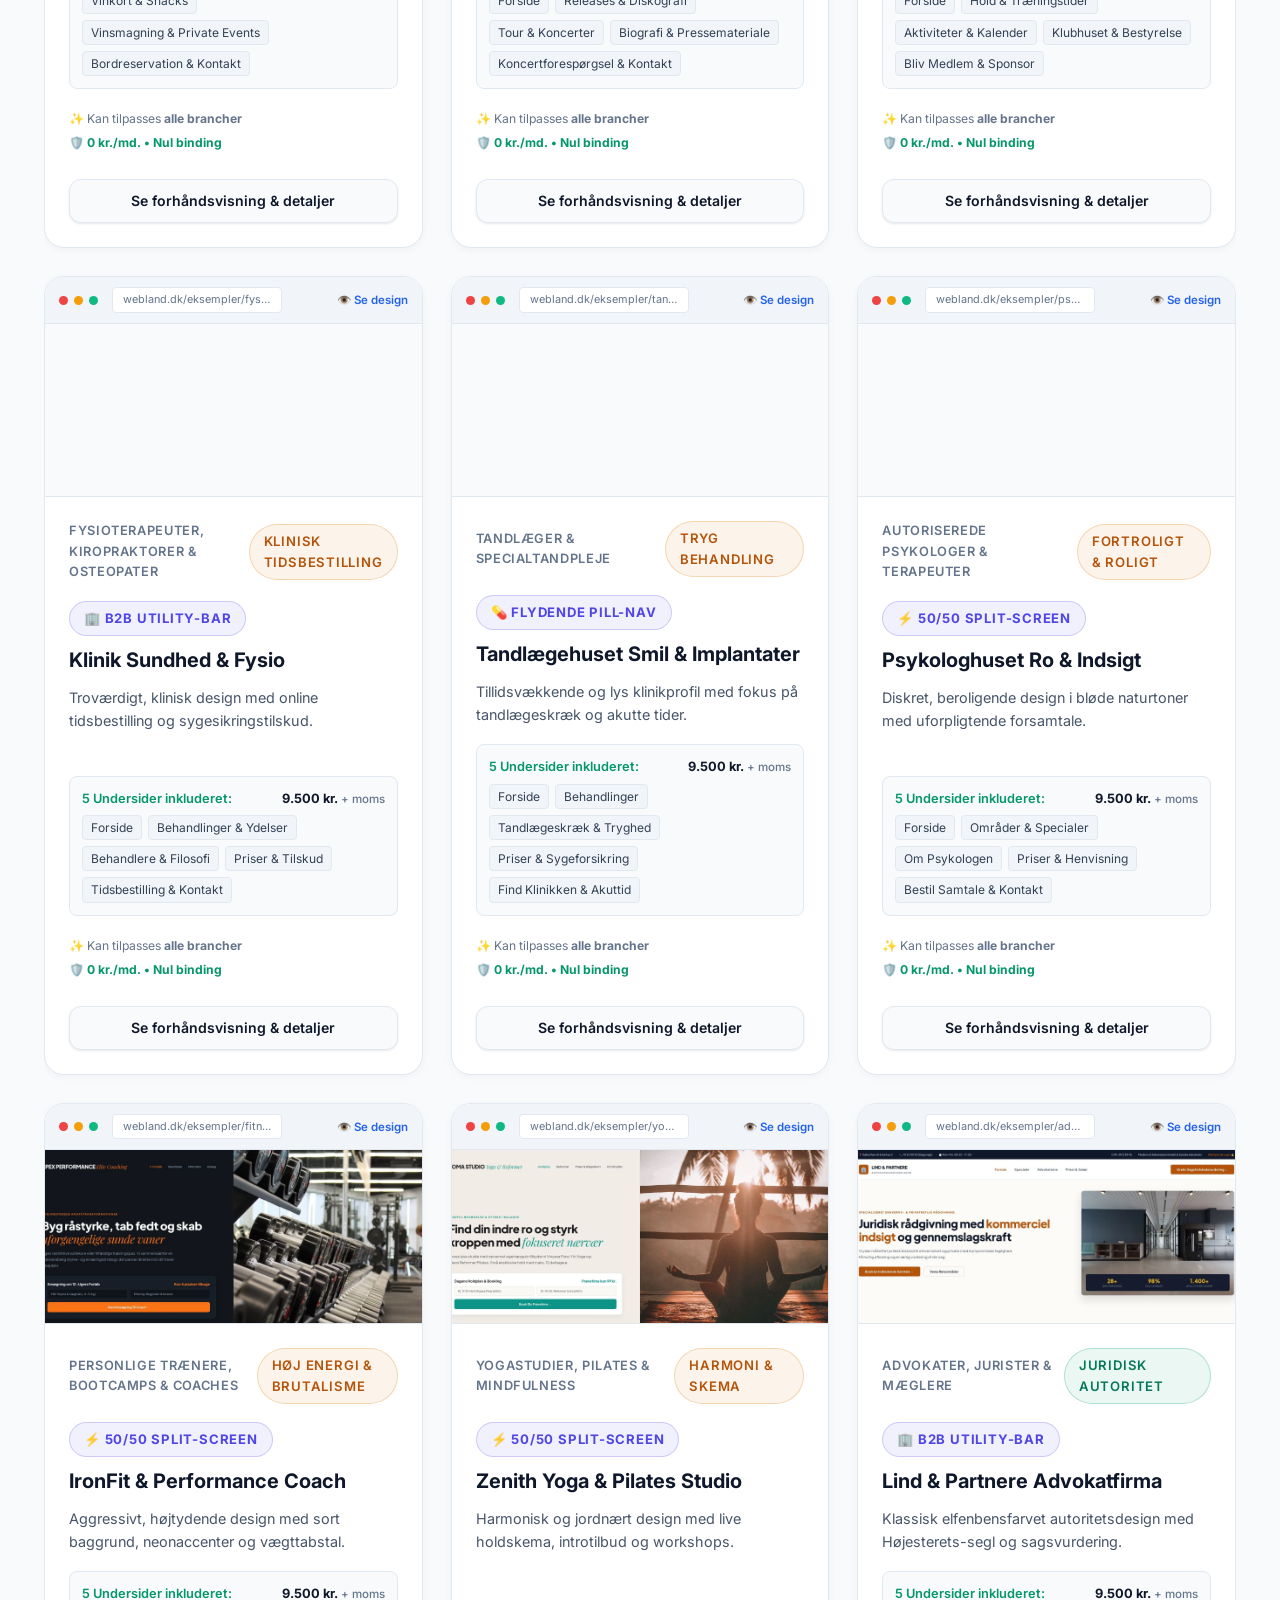
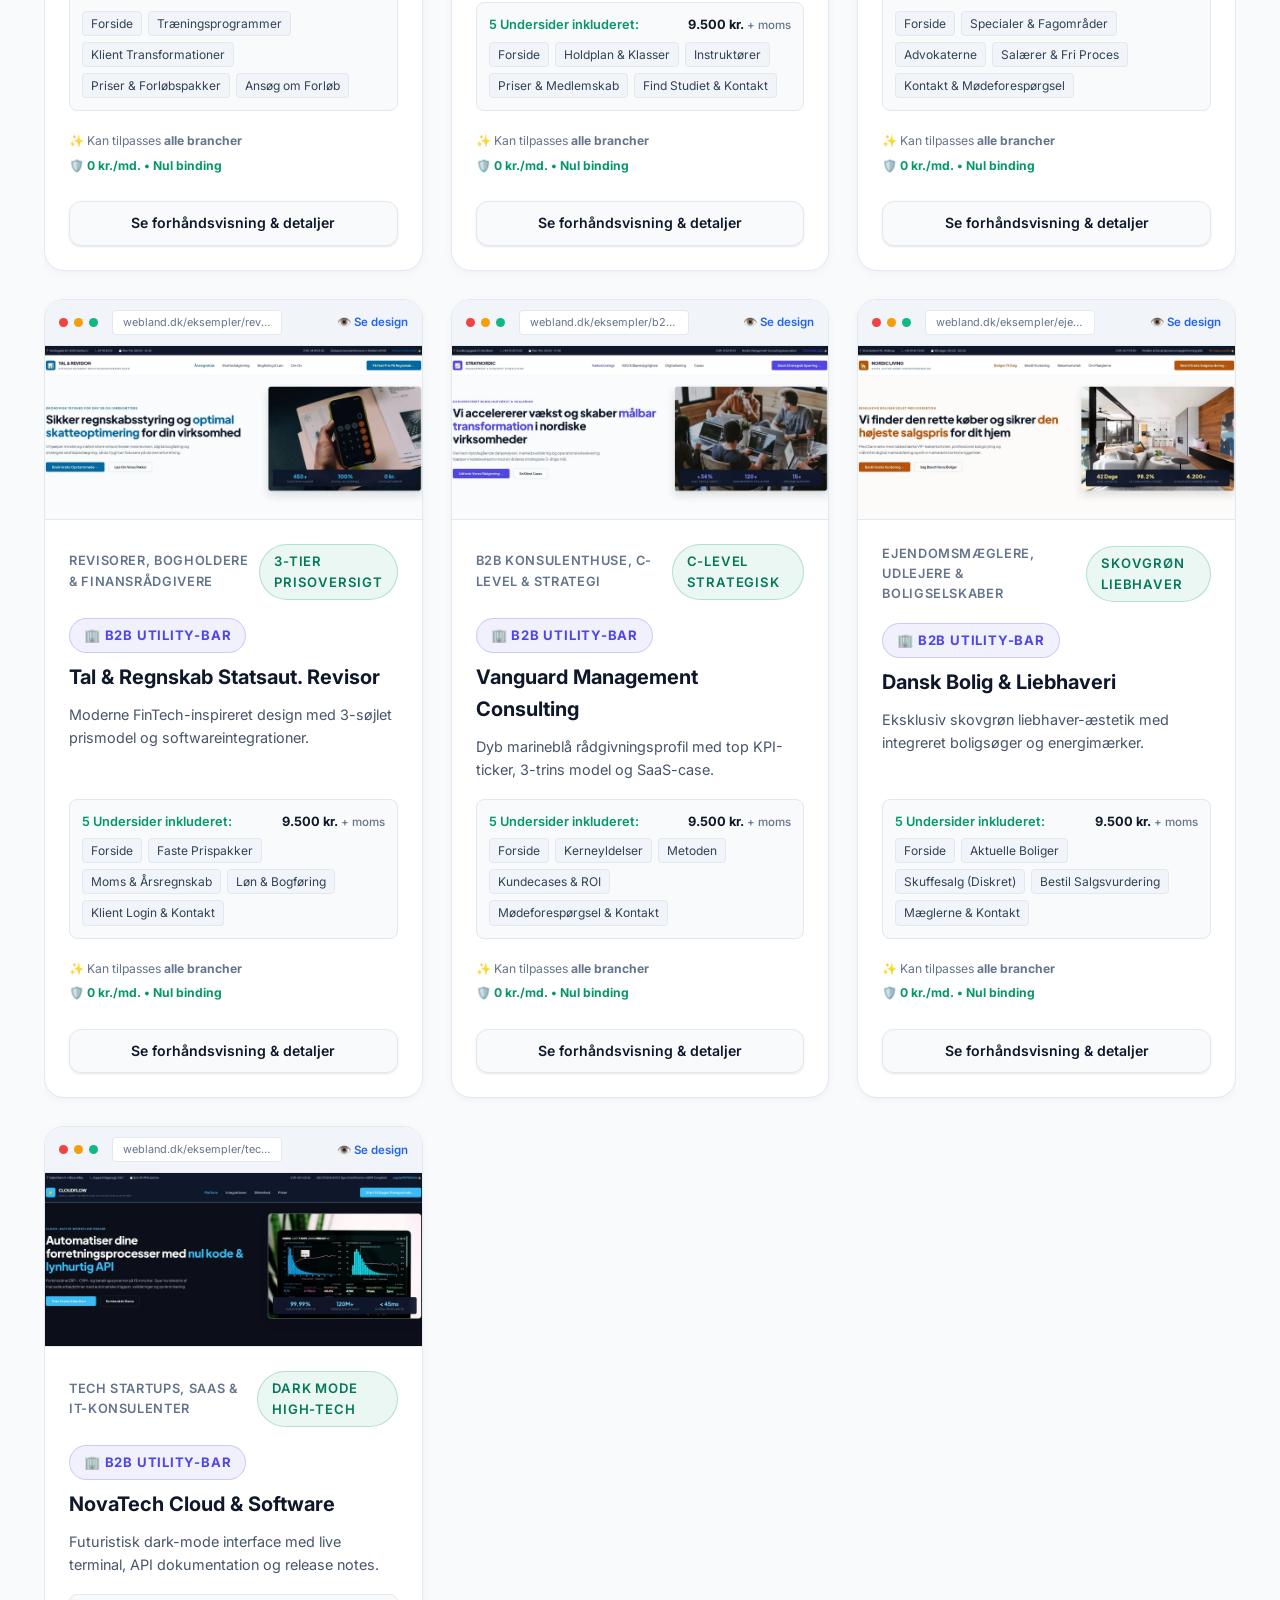
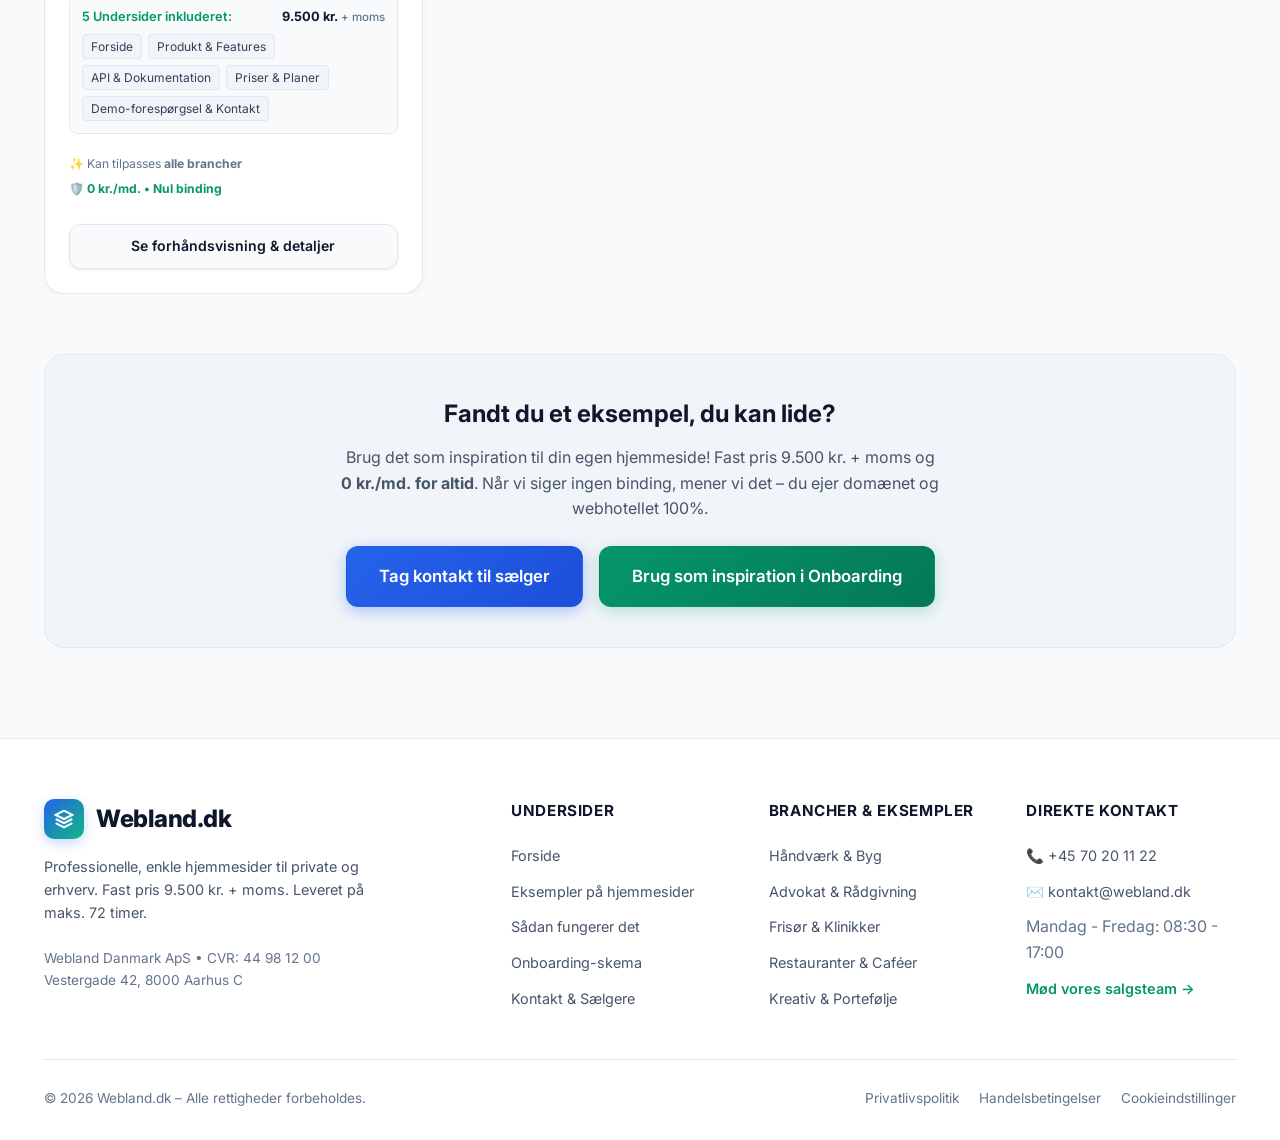
==== commit 648ff5d9: "feat: add 15-min callback modal, live template search, WebP images, and DoH domain checker (v37.1)" ====
--- a/eksempler.html
+++ b/eksempler.html
@@ -25,7 +25,7 @@
   <link rel="preconnect" href="https://fonts.googleapis.com">
   <link rel="preconnect" href="https://fonts.gstatic.com" crossorigin>
   <link href="https://fonts.googleapis.com/css2?family=Inter:wght@400;500;600;700;800&display=swap" rel="stylesheet">
-  <link rel="stylesheet" href="styles.css?v=36.0">
+  <link rel="stylesheet" href="styles.css?v=37.1">
   <script type="application/ld+json">
   {
     "@context": "https://schema.org",
@@ -96,7 +96,7 @@
   <!-- Header -->
   <header class="site-header">
     <div class="container nav-wrap">
-      <a href="index.html?v=36.0" class="brand-logo">
+      <a href="index.html?v=37.0" class="brand-logo">
         <div class="logo-icon">
           <svg width="22" height="22" viewBox="0 0 24 24" fill="none" stroke="currentColor" stroke-width="2.5">
             <polygon points="12 2 2 7 12 12 22 7 12 2"></polygon>
@@ -108,15 +108,15 @@
       </a>
 
       <ul class="nav-links" id="nav-links">
-        <li><a href="index.html?v=36.0">Forside</a></li>
-        <li><a href="eksempler.html?v=36.0" class="active">Eksempler på hjemmesider</a></li>
-        <li><a href="proces.html?v=36.0">Sådan fungerer det</a></li>
-        <li><a href="kontakt.html?v=36.0">Kontakt & Sælgere</a></li>
+        <li><a href="index.html?v=37.0">Forside</a></li>
+        <li><a href="eksempler.html?v=37.0" class="active">Eksempler på hjemmesider</a></li>
+        <li><a href="proces.html?v=37.0">Sådan fungerer det</a></li>
+        <li><a href="kontakt.html?v=37.0">Kontakt & Sælgere</a></li>
       </ul>
 
       <div class="nav-actions">
-        <a href="kontakt.html?v=36.0" class="btn btn-outline btn-sm">Ring mig op</a>
-        <a href="onboarding.html?v=36.0" class="btn btn-primary btn-sm">Udfyld Skema</a>
+        <a href="kontakt.html?v=37.0" class="btn btn-outline btn-sm callback-modal-trigger">Ring mig op</a>
+        <a href="onboarding.html?v=37.0" class="btn btn-primary btn-sm">Udfyld Skema</a>
         <button class="mobile-menu-btn" id="mobile-menu-btn" aria-label="Åbn menu" aria-expanded="false" aria-controls="nav-links">☰</button>
       </div>
     </div>
@@ -145,6 +145,19 @@
     <!-- Eksempler Katalog -->
     <section class="templates-section">
       <div class="container">
+        <!-- Live Branche & Nøgleord Søgebjælke -->
+        <div class="template-search-container">
+          <div class="template-search-wrap">
+            <svg class="search-icon" width="20" height="20" viewBox="0 0 24 24" fill="none" stroke="currentColor" stroke-width="2.5" stroke-linecap="round" stroke-linejoin="round">
+              <circle cx="11" cy="11" r="8"></circle>
+              <line x1="21" y1="21" x2="16.65" y2="16.65"></line>
+            </svg>
+            <input type="text" id="template-search-input" placeholder="Søg din branche (f.eks. tømrer, advokat, frisør, klinik, restaurant)..." aria-label="Søg eksempler efter branche eller nøgleord" autocomplete="off">
+            <button type="button" id="clear-search-btn" class="clear-search-btn" style="display: none;" aria-label="Ryd søgning">✕</button>
+          </div>
+          <div class="search-feedback" id="search-feedback" style="display: none;"></div>
+        </div>
+
         <!-- Filter Bar: Brancher -->
         <div class="filter-tabs" role="toolbar" aria-label="Filtrer efter branche">
           <button class="filter-btn active" data-filter="all" aria-pressed="true">Alle eksempler (25)</button>
@@ -178,8 +191,8 @@
             Brug det som inspiration til din egen hjemmeside! Fast pris 9.500 kr. + moms og <strong>0 kr./md. for altid</strong>. Når vi siger ingen binding, mener vi det – du ejer domænet og webhotellet 100%.
           </p>
           <div style="display: flex; justify-content: center; gap: 16px; flex-wrap: wrap;">
-            <a href="kontakt.html?v=36.0" class="btn btn-primary btn-lg">Tag kontakt til sælger</a>
-            <a href="onboarding.html?v=36.0" class="btn btn-emerald btn-lg">Brug som inspiration i Onboarding</a>
+            <a href="kontakt.html?v=37.0" class="btn btn-primary btn-lg">Tag kontakt til sælger</a>
+            <a href="onboarding.html?v=37.0" class="btn btn-emerald btn-lg">Brug som inspiration i Onboarding</a>
           </div>
         </div>
       </div>
@@ -191,7 +204,7 @@
     <div class="container">
       <div class="footer-grid">
         <div class="footer-brand">
-          <a href="index.html?v=36.0" class="brand-logo" style="margin-bottom: 8px;">
+          <a href="index.html?v=37.0" class="brand-logo" style="margin-bottom: 8px;">
             <div class="logo-icon">
               <svg width="20" height="20" viewBox="0 0 24 24" fill="none" stroke="currentColor" stroke-width="2.5">
                 <polygon points="12 2 2 7 12 12 22 7 12 2"></polygon>
@@ -213,22 +226,22 @@
         <div class="footer-col">
           <h4>Undersider</h4>
           <ul class="footer-links">
-            <li><a href="index.html?v=36.0">Forside</a></li>
-            <li><a href="eksempler.html?v=36.0">Eksempler på hjemmesider</a></li>
-            <li><a href="proces.html?v=36.0">Sådan fungerer det</a></li>
-            <li><a href="onboarding.html?v=36.0">Onboarding-skema</a></li>
-            <li><a href="kontakt.html?v=36.0">Kontakt & Sælgere</a></li>
+            <li><a href="index.html?v=37.0">Forside</a></li>
+            <li><a href="eksempler.html?v=37.0">Eksempler på hjemmesider</a></li>
+            <li><a href="proces.html?v=37.0">Sådan fungerer det</a></li>
+            <li><a href="onboarding.html?v=37.0">Onboarding-skema</a></li>
+            <li><a href="kontakt.html?v=37.0">Kontakt & Sælgere</a></li>
           </ul>
         </div>
 
         <div class="footer-col">
           <h4>Brancher & Eksempler</h4>
           <ul class="footer-links">
-            <li><a href="eksempler.html?v=36.0">Håndværk & Byg</a></li>
-            <li><a href="eksempler.html?v=36.0">Advokat & Rådgivning</a></li>
-            <li><a href="eksempler.html?v=36.0">Frisør & Klinikker</a></li>
-            <li><a href="eksempler.html?v=36.0">Restauranter & Caféer</a></li>
-            <li><a href="eksempler.html?v=36.0">Kreativ & Portefølje</a></li>
+            <li><a href="eksempler.html?v=37.0">Håndværk & Byg</a></li>
+            <li><a href="eksempler.html?v=37.0">Advokat & Rådgivning</a></li>
+            <li><a href="eksempler.html?v=37.0">Frisør & Klinikker</a></li>
+            <li><a href="eksempler.html?v=37.0">Restauranter & Caféer</a></li>
+            <li><a href="eksempler.html?v=37.0">Kreativ & Portefølje</a></li>
           </ul>
         </div>
 
@@ -238,7 +251,7 @@
             <li><a href="tel:+4570201122">📞 +45 70 20 11 22</a></li>
             <li><a href="mailto:kontakt@webland.dk">✉️ kontakt@webland.dk</a></li>
             <li><span style="color: var(--color-text-dim);">Mandag - Fredag: 08:30 - 17:00</span></li>
-            <li><a href="kontakt.html?v=36.0" style="color: #059669; font-weight: 600;">Mød vores salgsteam →</a></li>
+            <li><a href="kontakt.html?v=37.0" style="color: #059669; font-weight: 600;">Mød vores salgsteam →</a></li>
           </ul>
         </div>
       </div>
@@ -312,7 +325,7 @@
           </div>
           <div style="display: flex; gap: 10px; align-items: center; flex-wrap: wrap;">
             <button type="button" class="btn btn-outline" onclick="closeModal()">Luk forhåndsvisning</button>
-            <a href="onboarding.html?v=36.0" class="btn btn-primary">
+            <a href="onboarding.html?v=37.0" class="btn btn-primary">
               Gå til skema for at vælge design →
             </a>
           </div>
@@ -322,7 +335,7 @@
   </div>
 
   <div class="toast-container" id="toast-container"></div>
-  <script src="templates-data.js?v=36.0"></script>
-  <script src="app.js?v=36.0"></script>
+  <script src="templates-data.js?v=37.0"></script>
+  <script src="app.js?v=37.1"></script>
 </body>
 </html>
--- a/styles.css
+++ b/styles.css
@@ -2924,7 +2924,9 @@
   .filter-layout-label {
     width: 100%;
     margin-bottom: 4px;
-}
+  }
+}
+
 
 /* ==========================================================================
    Accessibility (a11y) & Performance Enhancements
@@ -3068,3 +3070,236 @@
   word-break: break-word;
 }
 
+/* ==========================================================================
+   15-Min Call-back Modal
+   ========================================================================== */
+.callback-modal-overlay {
+  position: fixed;
+  inset: 0;
+  background: rgba(15, 23, 42, 0.65);
+  backdrop-filter: blur(6px);
+  -webkit-backdrop-filter: blur(6px);
+  z-index: 1000;
+  display: flex;
+  align-items: center;
+  justify-content: center;
+  padding: 20px;
+  animation: fadeIn 0.2s ease-out;
+}
+
+.callback-modal-card {
+  background: #ffffff;
+  border: 1px solid var(--color-border);
+  border-radius: var(--radius-lg);
+  padding: 36px 32px;
+  max-width: 480px;
+  width: 100%;
+  position: relative;
+  box-shadow: 0 25px 50px -12px rgba(15, 23, 42, 0.25);
+  animation: scaleUp 0.25s cubic-bezier(0.16, 1, 0.3, 1);
+  text-align: center;
+}
+
+.callback-modal-close {
+  position: absolute;
+  top: 18px;
+  right: 18px;
+  background: #f1f5f9;
+  border: none;
+  width: 32px;
+  height: 32px;
+  border-radius: 50%;
+  display: flex;
+  align-items: center;
+  justify-content: center;
+  color: #64748b;
+  cursor: pointer;
+  font-size: 1rem;
+  transition: all 0.2s ease;
+}
+
+.callback-modal-close:hover {
+  background: #e2e8f0;
+  color: #0f172a;
+}
+
+.callback-badge {
+  display: inline-block;
+  background: rgba(16, 185, 129, 0.12);
+  color: #065f46;
+  font-weight: 700;
+  font-size: 0.72rem;
+  letter-spacing: 0.05em;
+  padding: 5px 12px;
+  border-radius: 9999px;
+  margin-bottom: 14px;
+}
+
+.callback-modal-card h3 {
+  font-size: 1.45rem;
+  font-weight: 800;
+  color: #0f172a;
+  margin-bottom: 10px;
+  letter-spacing: -0.02em;
+}
+
+.callback-desc {
+  font-size: 0.92rem;
+  color: var(--color-text-muted);
+  line-height: 1.55;
+  margin-bottom: 24px;
+}
+
+.callback-form {
+  display: flex;
+  flex-direction: column;
+  gap: 14px;
+}
+
+.callback-input-group {
+  display: flex;
+  align-items: center;
+  border: 1.5px solid var(--color-border);
+  border-radius: var(--radius-sm);
+  background: #f8fafc;
+  overflow: hidden;
+  transition: all 0.2s ease;
+}
+
+.callback-input-group:focus-within {
+  border-color: #2563eb;
+  background: #ffffff;
+  box-shadow: 0 0 0 3px rgba(37, 99, 235, 0.12);
+}
+
+.callback-input-prefix {
+  padding: 12px 14px;
+  background: #f1f5f9;
+  border-right: 1px solid var(--color-border);
+  font-weight: 600;
+  font-size: 0.90rem;
+  color: #334155;
+  display: flex;
+  align-items: center;
+  gap: 6px;
+  user-select: none;
+}
+
+.callback-input-group input {
+  flex: 1;
+  border: none;
+  background: transparent;
+  padding: 12px 14px;
+  font-size: 1.05rem;
+  font-weight: 600;
+  color: #0f172a;
+  outline: none;
+}
+
+.callback-privacy-note {
+  font-size: 0.76rem;
+  color: var(--color-text-dim);
+  margin-top: 14px;
+  line-height: 1.4;
+}
+
+/* ==========================================================================
+   Eksempler Branche Søgebjælke
+   ========================================================================== */
+.template-search-container {
+  max-width: 640px;
+  margin: 0 auto 28px;
+}
+
+.template-search-wrap {
+  position: relative;
+  display: flex;
+  align-items: center;
+}
+
+.template-search-wrap .search-icon {
+  position: absolute;
+  left: 18px;
+  color: #94a3b8;
+  pointer-events: none;
+}
+
+.template-search-wrap input {
+  width: 100%;
+  padding: 14px 44px 14px 48px;
+  border: 1.5px solid var(--color-border);
+  border-radius: 9999px;
+  font-size: 0.95rem;
+  background: #ffffff;
+  color: #0f172a;
+  outline: none;
+  transition: all 0.2s ease;
+  box-shadow: 0 4px 12px rgba(15, 23, 42, 0.04);
+}
+
+.template-search-wrap input:focus {
+  border-color: #2563eb;
+  box-shadow: 0 0 0 4px rgba(37, 99, 235, 0.12);
+}
+
+.clear-search-btn {
+  position: absolute;
+  right: 14px;
+  background: #e2e8f0;
+  border: none;
+  width: 24px;
+  height: 24px;
+  border-radius: 50%;
+  color: #475569;
+  font-size: 0.75rem;
+  cursor: pointer;
+  display: flex;
+  align-items: center;
+  justify-content: center;
+  transition: all 0.15s ease;
+}
+
+.clear-search-btn:hover {
+  background: #cbd5e1;
+  color: #0f172a;
+}
+
+.search-feedback {
+  text-align: center;
+  font-size: 0.85rem;
+  color: var(--color-text-dim);
+  margin-top: 10px;
+}
+
+/* ==========================================================================
+   Live Domænetjekker Indikator
+   ========================================================================== */
+.domain-status-box {
+  padding: 10px 14px;
+  border-radius: var(--radius-sm);
+  font-size: 0.84rem;
+  line-height: 1.45;
+  transition: all 0.25s ease;
+}
+
+.domain-status-available {
+  background: rgba(16, 185, 129, 0.08);
+  border: 1.5px solid #10b981;
+  color: #065f46;
+}
+
+.domain-status-taken {
+  background: rgba(37, 99, 235, 0.07);
+  border: 1.5px solid #3b82f6;
+  color: #1e40af;
+}
+
+.domain-check-spinner {
+  position: absolute;
+  right: 14px;
+  top: 50%;
+  transform: translateY(-50%);
+  font-size: 0.95rem;
+  pointer-events: none;
+}
+
